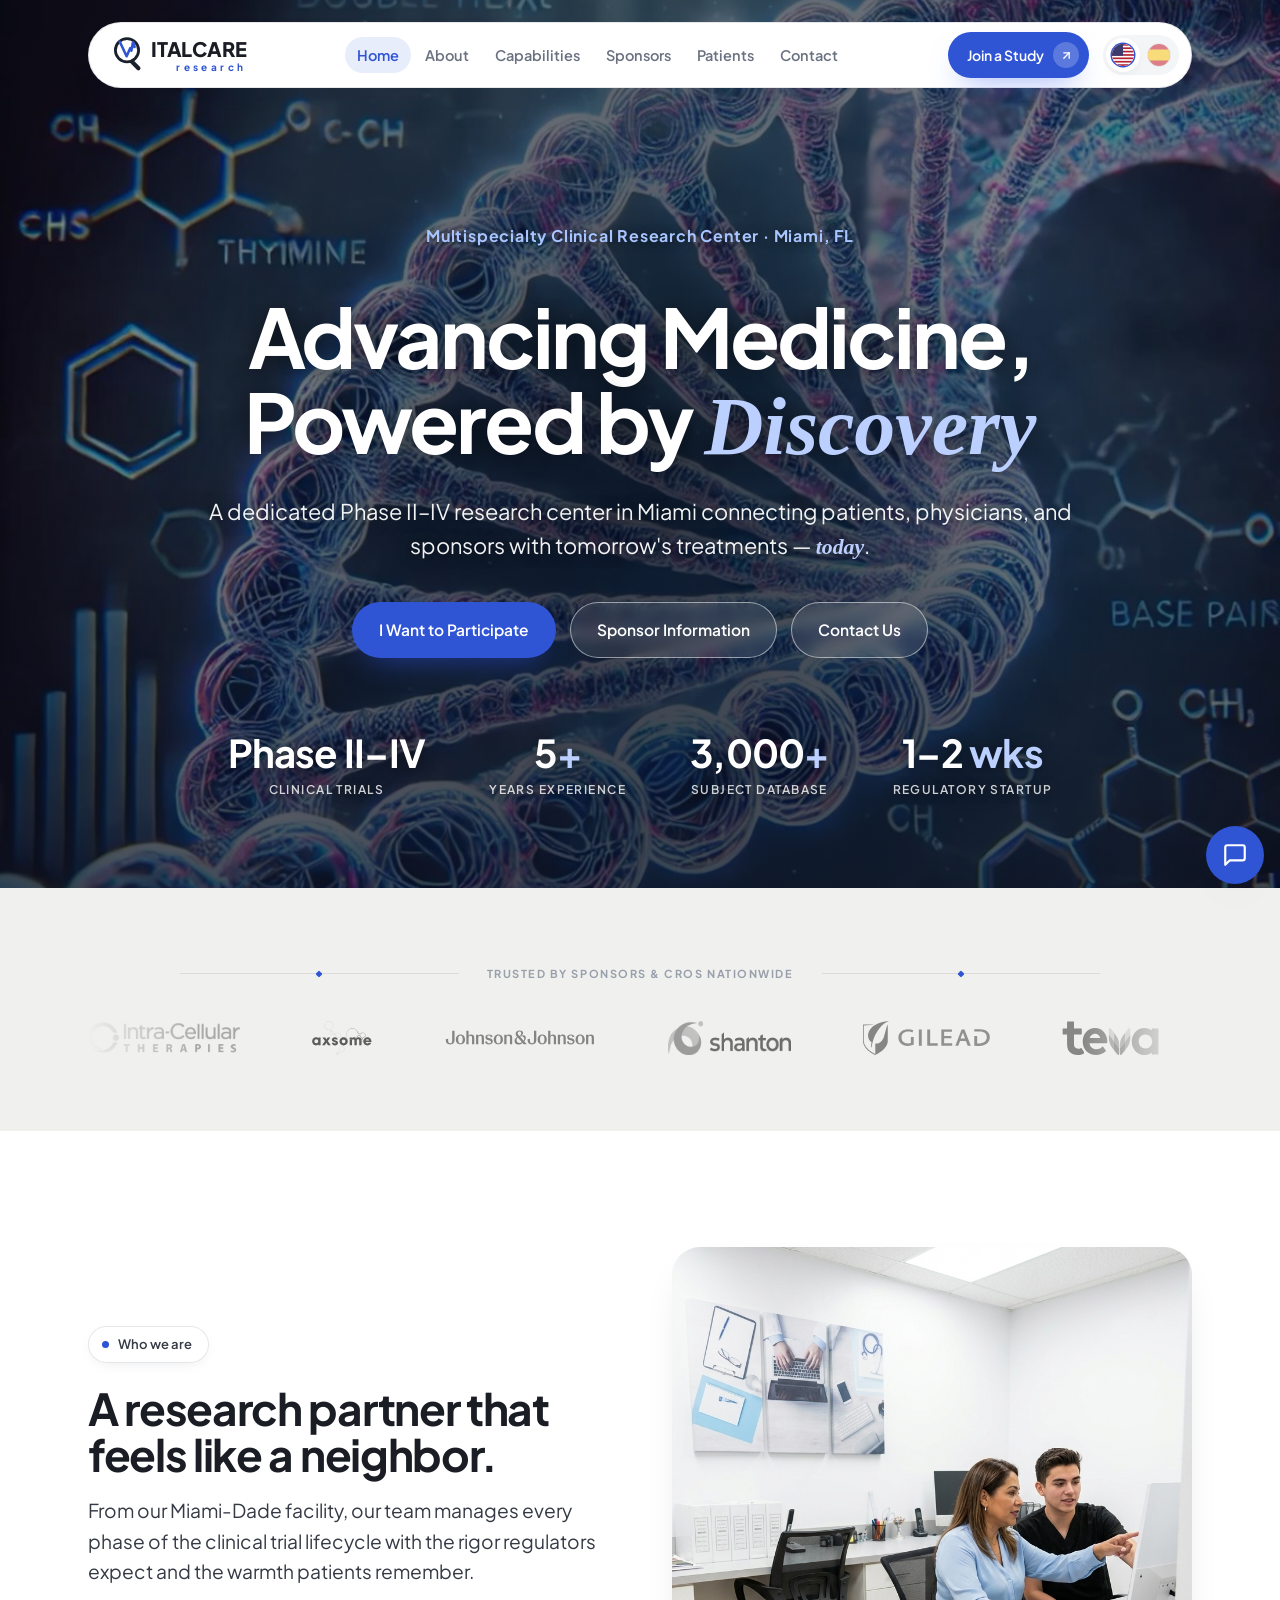
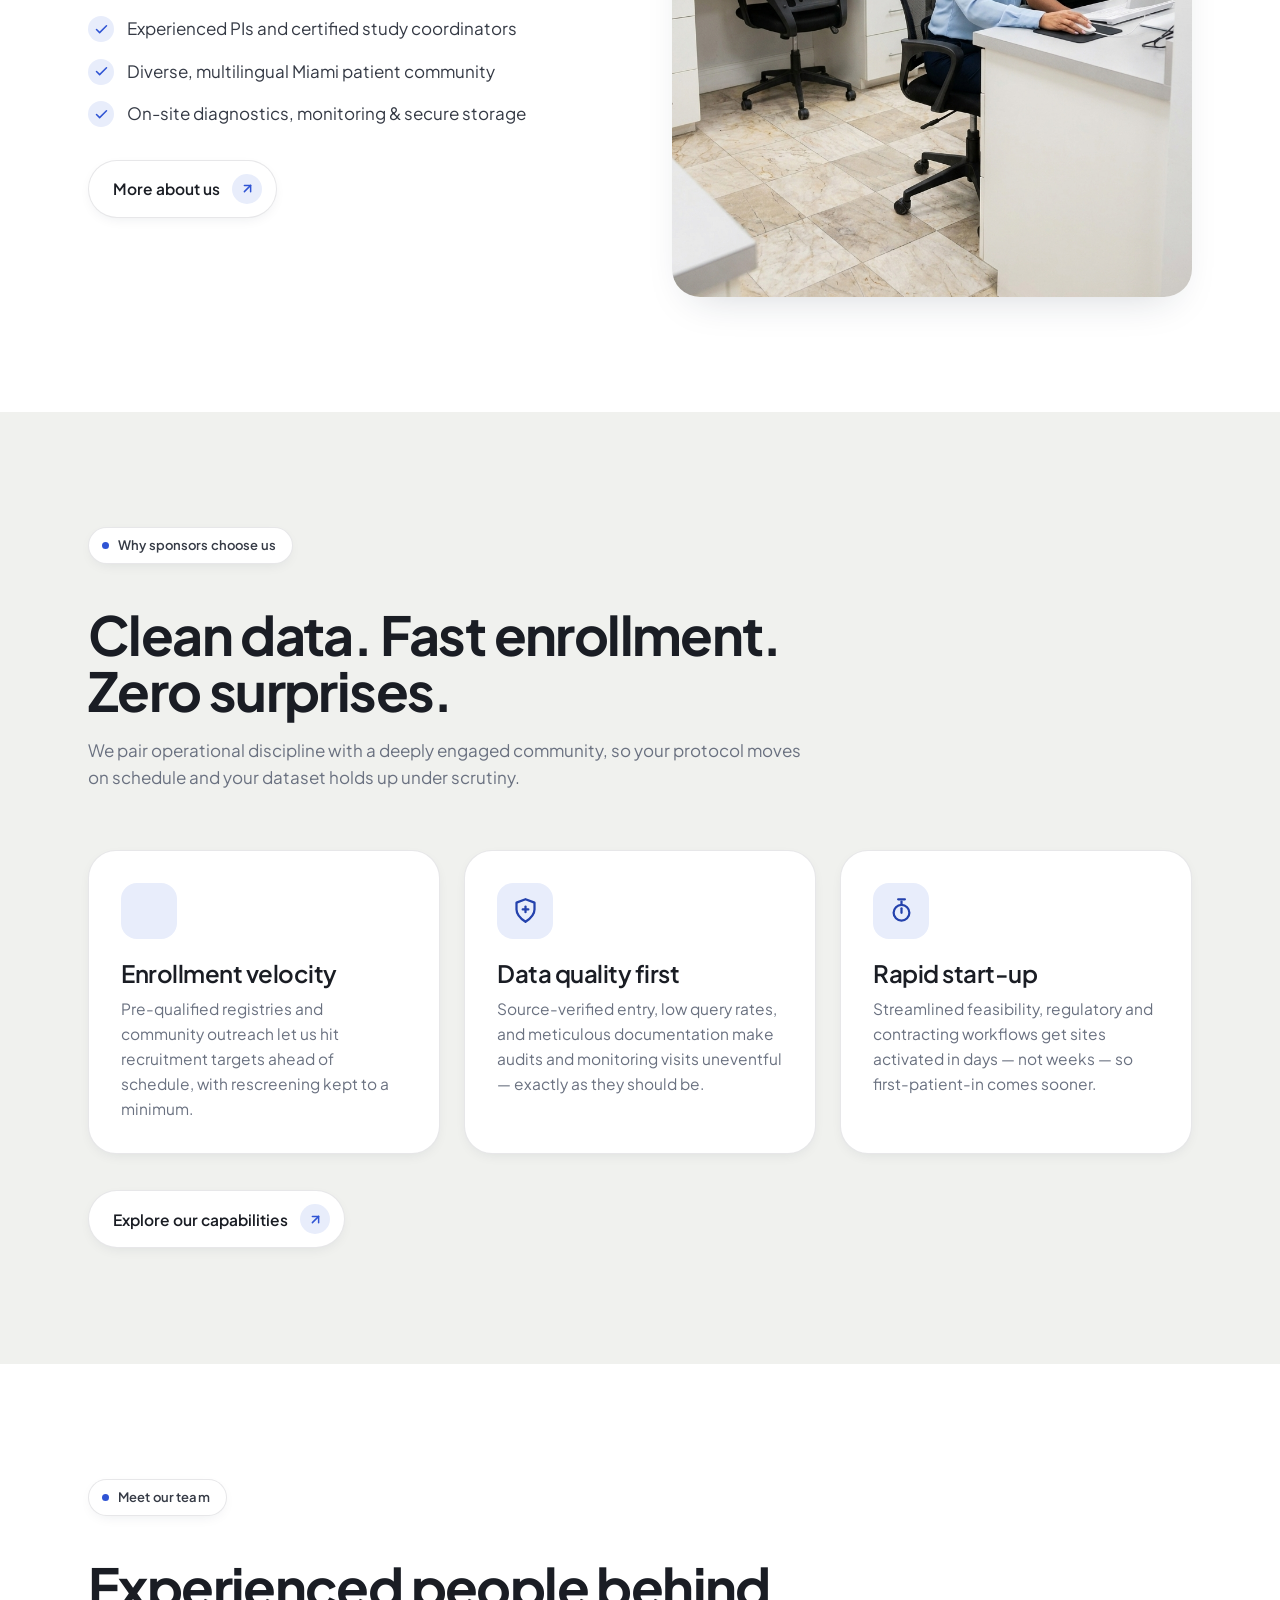
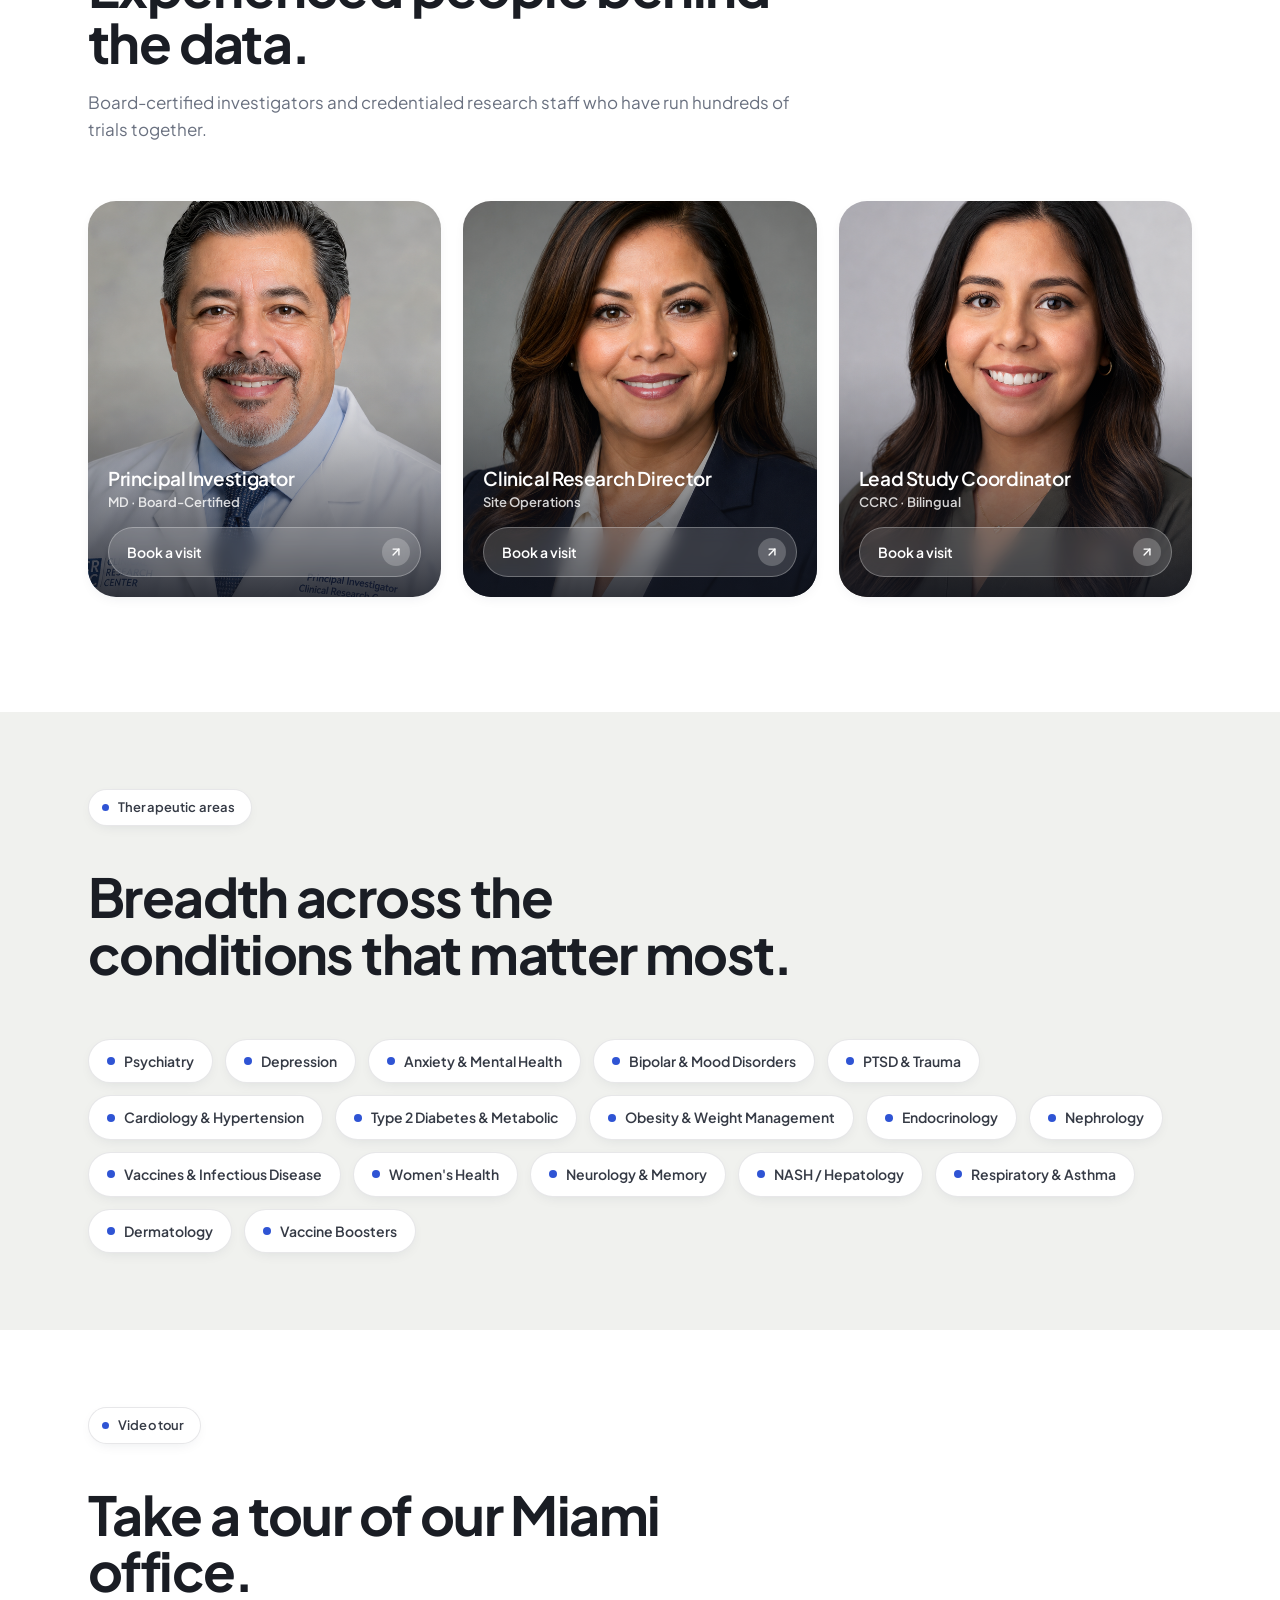
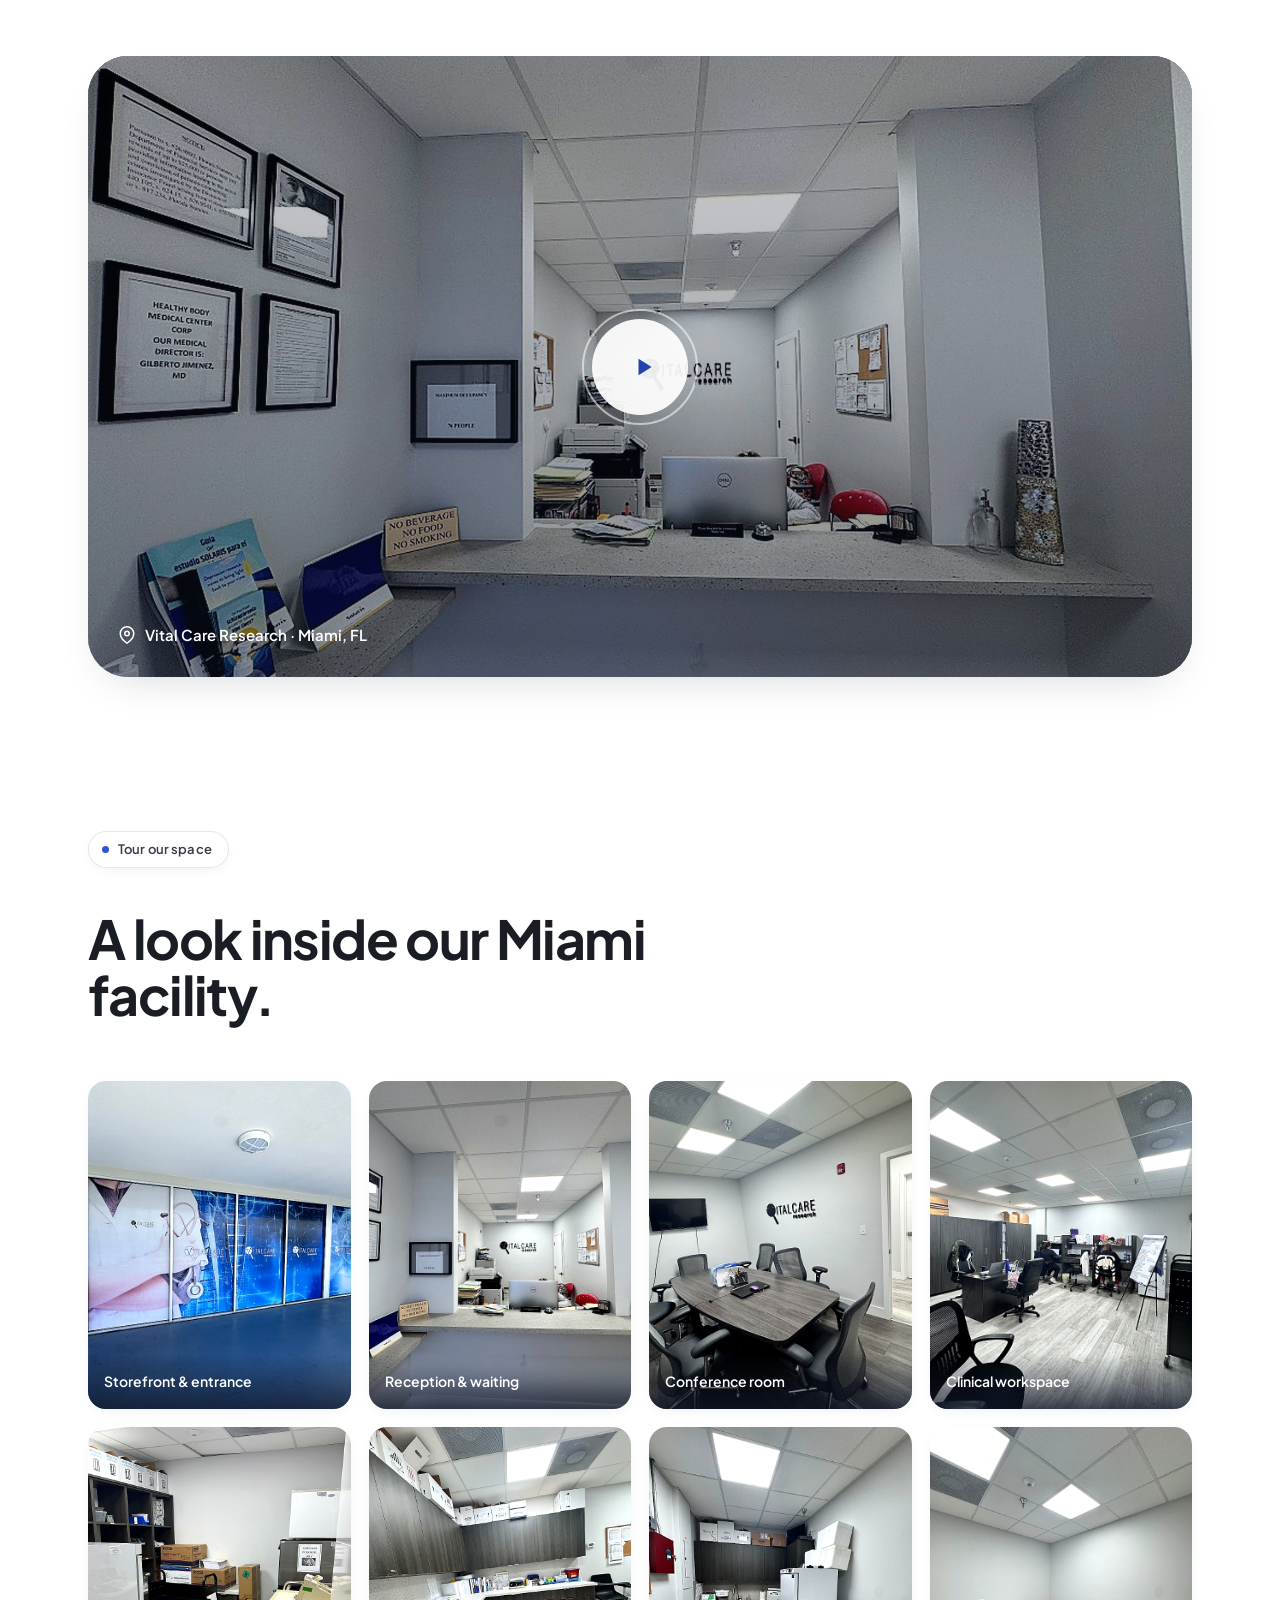
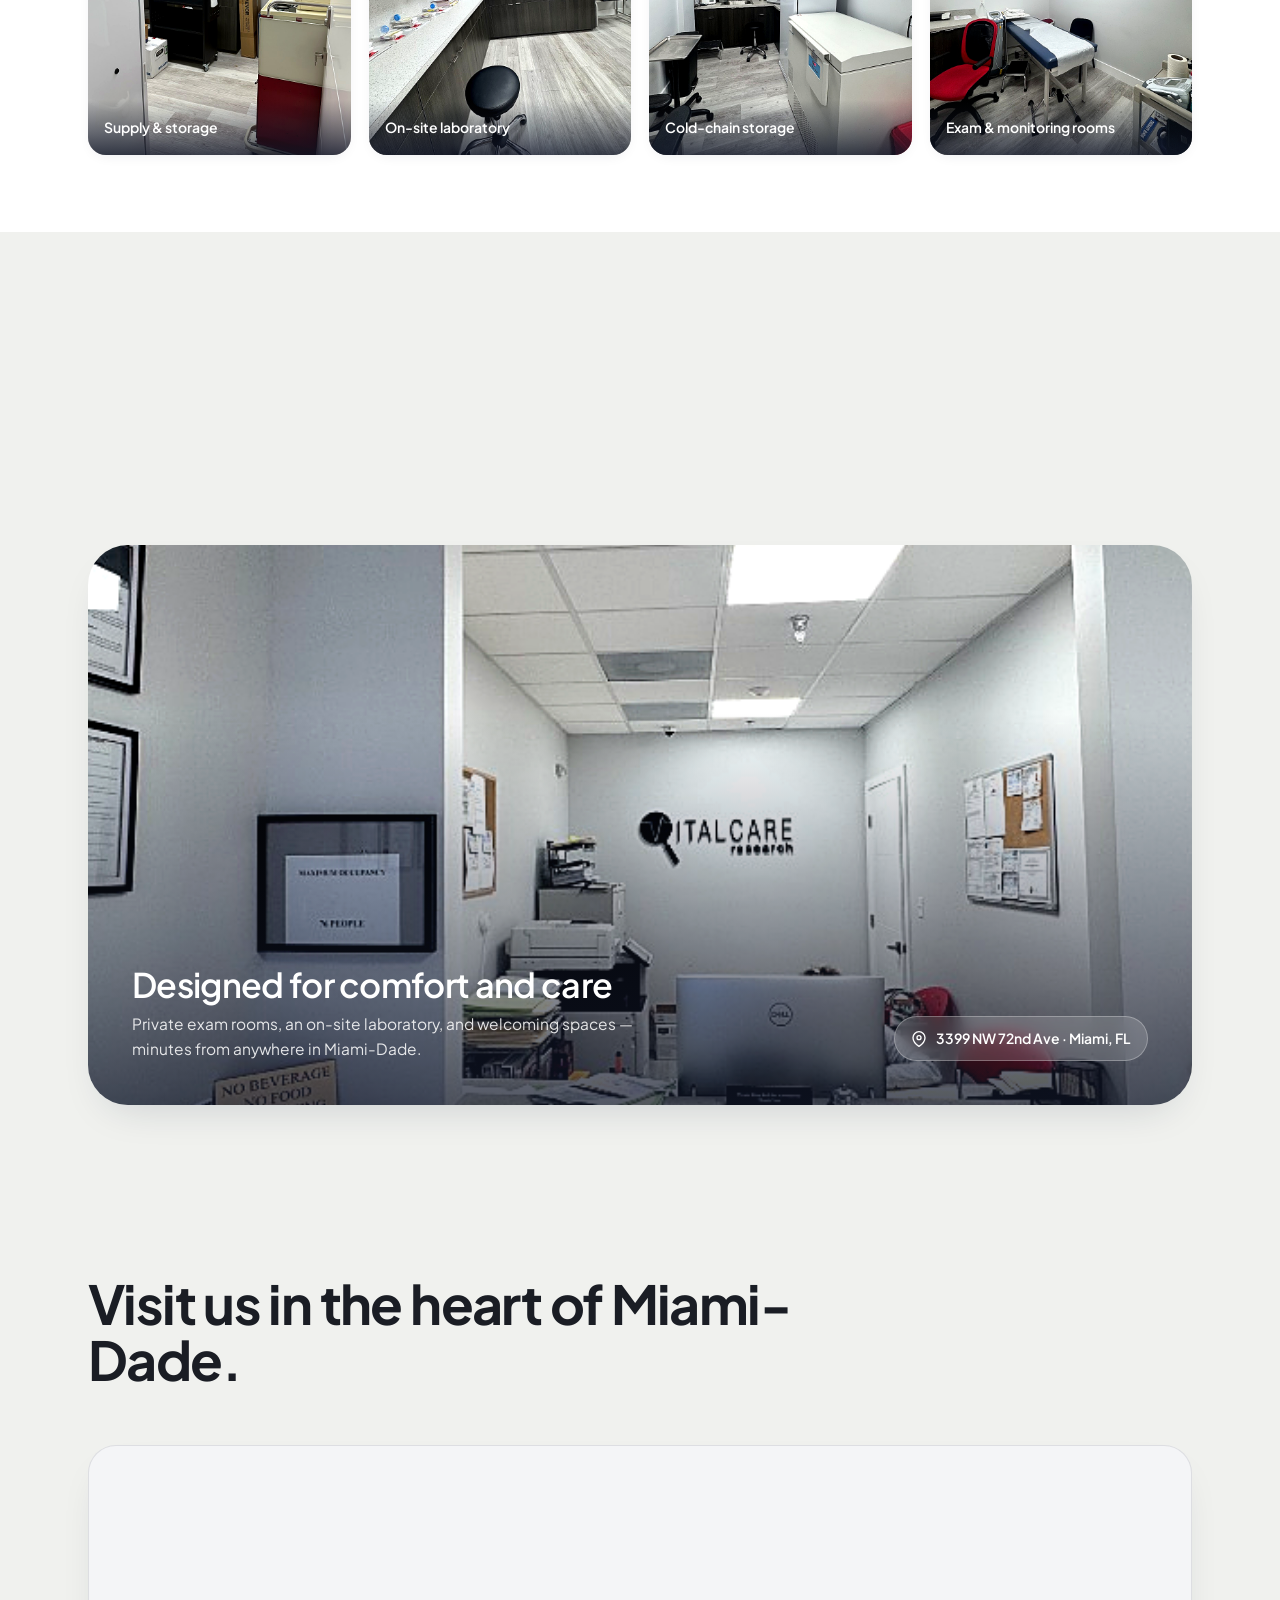
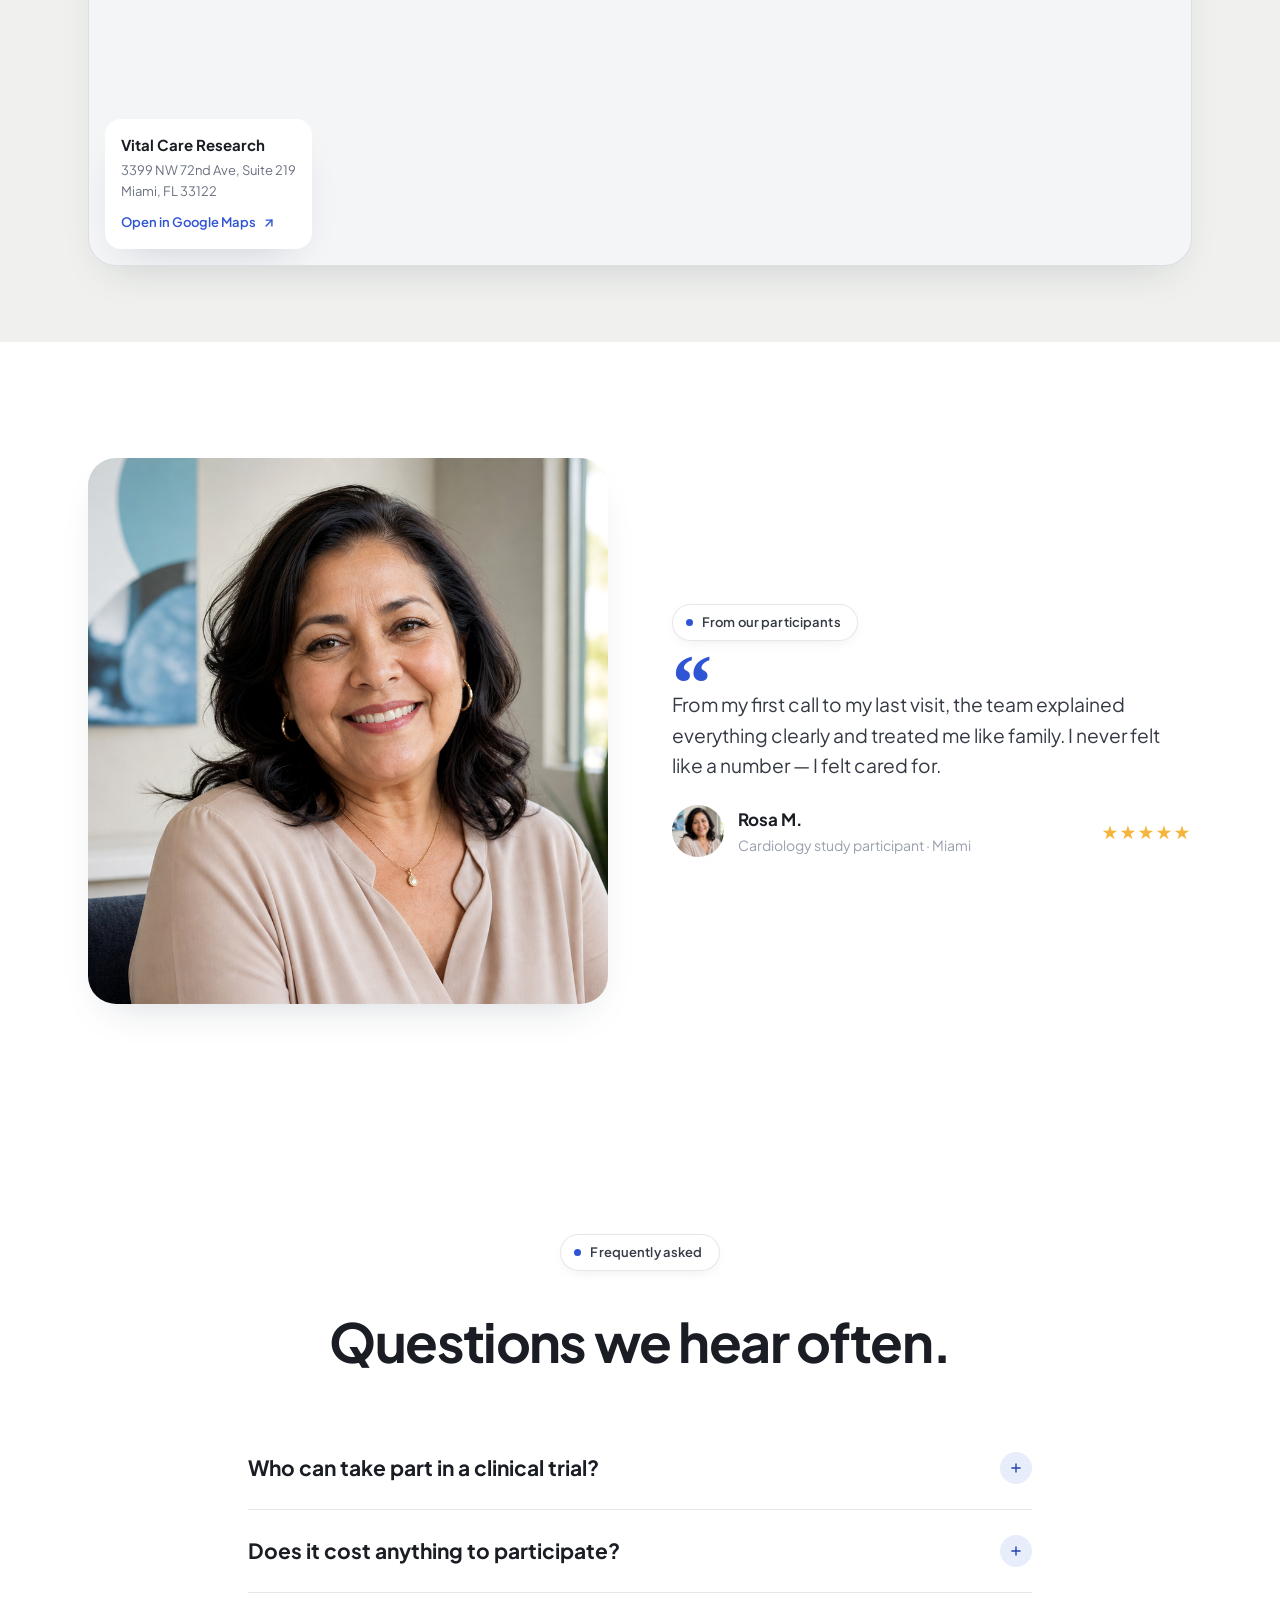
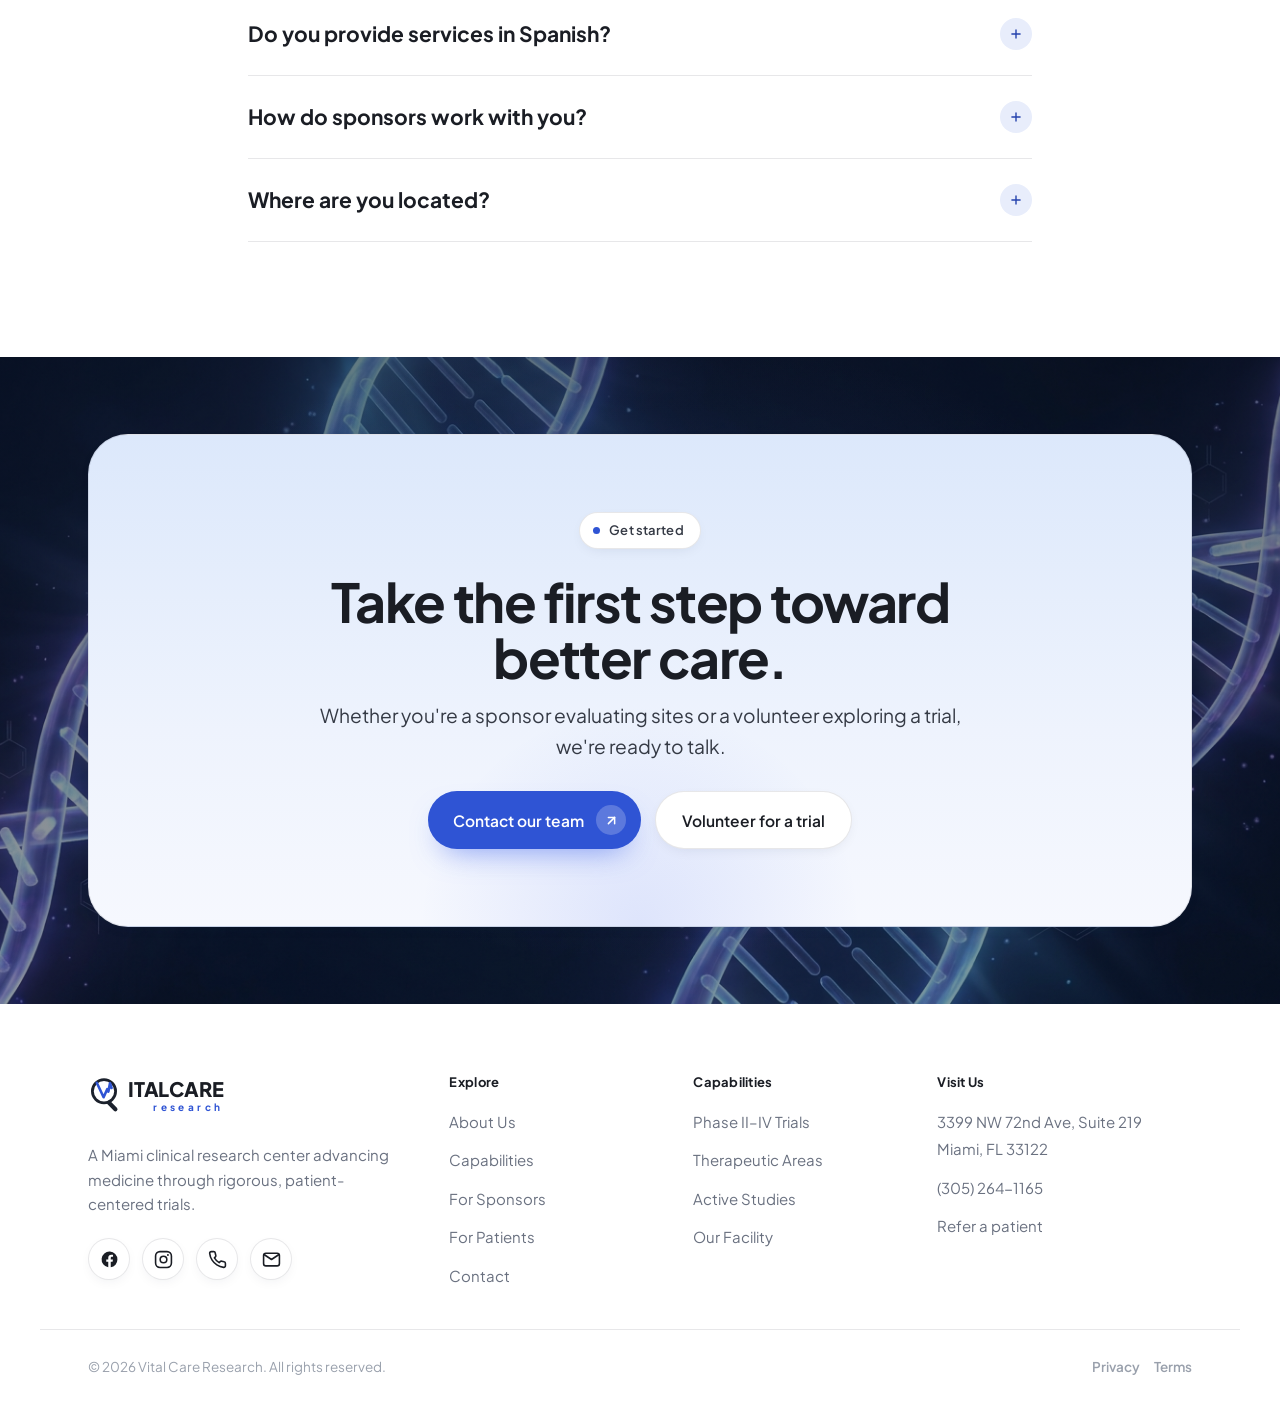
==== index.html @ c6c6fa57 "Replace site photography with new Miami facility images. Regenerate facility photos from uploaded bu" ====
<!DOCTYPE html>
<html lang="en">
<head>
<meta charset="UTF-8">
<meta name="viewport" content="width=device-width, initial-scale=1, viewport-fit=cover">
<title>Vital Care Research — Clinical Trials in Miami, FL</title>
<meta name="description" content="Vital Care Research is an experienced, patient-centered clinical research center in Miami, FL, conducting Phase II–IV trials across multiple therapeutic areas.">
<link rel="icon" href="img/favicon.svg" type="image/svg+xml">
<link rel="preconnect" href="https://fonts.googleapis.com">
<link rel="preconnect" href="https://fonts.gstatic.com" crossorigin>
<link href="https://fonts.googleapis.com/css2?family=Plus+Jakarta+Sans:wght@400;500;600;700;800&display=swap" rel="stylesheet">
<link rel="stylesheet" href="assets/styles.css?v=13">
<style>
  /* Miami facility band */
  .facility { position: relative; border-radius: var(--radius-xl); overflow: hidden; box-shadow: var(--shadow); }
  .facility img { width: 100%; height: clamp(340px, 46vw, 560px); object-fit: cover; display: block; }
  .facility .scrim { position: absolute; inset: 0; background: linear-gradient(180deg, rgba(16,22,40,0) 30%, rgba(16,22,40,0.72) 100%); }
  .facility .cap { position: absolute; left: 0; right: 0; bottom: 0; padding: clamp(24px,4vw,44px); color: #fff; display: flex; align-items: flex-end; justify-content: space-between; gap: 24px; flex-wrap: wrap; }
  .facility .cap h3 { color: #fff; font-size: clamp(22px,3vw,34px); }
  .facility .cap p { color: rgba(255,255,255,0.86); margin: 8px 0 0; max-width: 46ch; font-size: 15.5px; }
  .facility .pin { display: inline-flex; align-items: center; gap: 9px; font-weight: 600; font-size: 14px; background: rgba(255,255,255,0.16); backdrop-filter: blur(8px); border: 1px solid rgba(255,255,255,0.28); padding: 10px 16px; border-radius: 100px; white-space: nowrap; }
  .facility .pin svg { width: 16px; height: 16px; }

  /* minimalist Miami sun + palm motif */
  .miami-motif { display: inline-flex; align-items: center; gap: 12px; color: var(--blue); }
  .miami-motif svg { width: 30px; height: 30px; }

  /* DNA video backdrop behind the CTA section */
  .cta-outer { position: relative; overflow: hidden; background: #0a1020; }
  .cta-outer-bg { position: absolute; inset: 0; z-index: 0; overflow: hidden; }
  .cta-outer-bg video { position: absolute; inset: 0; width: 100%; height: 100%; object-fit: cover; display: block; transition: opacity 1.1s ease; }
  .cta-outer-bg video.cta-dna-bg--back { opacity: 0; }
  .cta-outer::before { content: ""; position: absolute; inset: 0; z-index: 1; background: linear-gradient(180deg, rgba(8,12,26,0.55), rgba(8,12,26,0.42)); pointer-events: none; }
  .cta-outer::after { content: ""; position: absolute; inset: 0; z-index: 1; background: radial-gradient(ellipse at 50% 45%, rgba(70,110,220,0.14) 0%, transparent 62%); pointer-events: none; }
  .cta-outer .wrap { position: relative; z-index: 2; }

  /* office tour video */
  .tour { position: relative; border-radius: var(--radius-xl); overflow: hidden; box-shadow: var(--shadow); aspect-ratio: 16/9; background: #0a1020; }
  .tour video { width: 100%; height: 100%; object-fit: cover; display: block; }
  .tour .poster { position: absolute; inset: 0; width: 100%; height: 100%; object-fit: cover; transition: opacity .5s ease; }
  .tour .scrim { position: absolute; inset: 0; background: linear-gradient(180deg, rgba(10,16,32,0.18), rgba(10,16,32,0.5)); transition: opacity .5s ease; }
  .tour .playbtn { position: absolute; left: 50%; top: 50%; transform: translate(-50%,-50%); width: clamp(70px,8vw,96px); height: clamp(70px,8vw,96px); border-radius: 50%; border: none; cursor: pointer; background: rgba(255,255,255,0.92); color: var(--blue-deep); display: flex; align-items: center; justify-content: center; box-shadow: var(--shadow-lg); transition: transform .3s var(--ease), background .3s; }
  .tour .playbtn::before { content: ""; position: absolute; inset: -10px; border-radius: 50%; border: 2px solid rgba(255,255,255,0.55); animation: tourPing 2.4s ease-out infinite; }
  @keyframes tourPing { 0% { transform: scale(1); opacity: .7; } 100% { transform: scale(1.35); opacity: 0; } }
  .tour .playbtn svg { width: 34%; height: 34%; margin-left: 8%; }
  .tour .playbtn:hover { transform: translate(-50%,-50%) scale(1.08); background: #fff; }
  .tour .cap { position: absolute; left: 0; bottom: 0; z-index: 2; padding: clamp(18px,3vw,30px); color: #fff; font-weight: 600; font-size: 15px; display: inline-flex; align-items: center; gap: 9px; pointer-events: none; }
  .tour .cap svg { width: 18px; height: 18px; }
  .tour.playing .poster, .tour.playing .scrim, .tour.playing .playbtn, .tour.playing .cap { opacity: 0; pointer-events: none; }
  @media (prefers-reduced-motion: reduce) { .tour .playbtn::before { animation: none; } }

  /* ===== full-bleed video hero ===== */
  .hero.hero--video { margin: 0; border-radius: 0; padding: 0; position: relative; min-height: 100vh; margin-top: calc(-1 * (78px + clamp(12px,1.8vw,22px))); padding-top: calc(78px + clamp(12px,1.8vw,22px)); display: flex; align-items: center; justify-content: center; overflow: hidden; }
  .hero--video .hero-bg { position: absolute; inset: 0; width: 100%; height: 100%; object-fit: cover; object-position: center; z-index: 0; background: #0a1020; transition: opacity 1.1s ease; }
  .hero--video .hero-bg--back { opacity: 0; }
  .hero--video .hero-overlay { position: absolute; inset: 0; z-index: 1; background: linear-gradient(180deg, rgba(10,15,30,0.62) 0%, rgba(10,15,30,0.4) 45%, rgba(10,15,30,0.74) 100%); }
  .hero--video .hero-content::before { content: ""; position: absolute; left: 50%; top: 50%; transform: translate(-50%,-50%); width: min(1100px, 96%); height: 118%; z-index: -1; background: radial-gradient(ellipse at center, rgba(8,12,26,0.66) 0%, rgba(8,12,26,0.28) 45%, transparent 72%); pointer-events: none; }
  .hero--video .hero-content { position: relative; z-index: 2; max-width: 1060px; margin: 0 auto; padding: clamp(96px,14vh,150px) var(--pad) clamp(60px,9vh,96px); text-align: center; }
  .hero-kicker { display: inline-block; color: #a8c4ff; font-weight: 700; letter-spacing: 0.05em; font-size: clamp(13px,1.4vw,16px); margin-bottom: 22px; text-shadow: 0 1px 10px rgba(0,0,0,0.5); }
  .hero-title { color: #fff; font-size: clamp(40px,6.4vw,84px); font-weight: 700; letter-spacing: -0.035em; line-height: 1.04; text-shadow: 0 2px 24px rgba(0,0,0,0.55); text-align: center; }
  .hero-line2 { white-space: nowrap; }
  @media (max-width: 900px) { .hero-line2 { white-space: normal; } }
  html[lang="es"] .hero-title { font-size: clamp(34px,5.2vw,72px); letter-spacing: -0.02em; line-height: 1.08; }
  html[lang="es"] .hero-line2 { white-space: normal; }
  .hero-accent { font-family: Georgia, "Times New Roman", serif; font-style: italic; font-weight: 600; color: #bcd0ff; letter-spacing: 0; }
  .hero-sub { color: rgba(255,255,255,0.94); font-size: clamp(17px,1.7vw,22px); line-height: 1.55; max-width: 60ch; margin: 26px auto 0; text-shadow: 0 1px 14px rgba(0,0,0,0.55); }
  .hero-actions { display: flex; gap: 14px; justify-content: center; flex-wrap: wrap; margin-top: 38px; }
  .btn-glass { background: rgba(255,255,255,0.1); color: #fff; border-color: rgba(255,255,255,0.5); backdrop-filter: blur(6px); }
  .btn-glass:hover { background: rgba(255,255,255,0.2); transform: translateY(-2px); }
  .hero-stats { display: flex; flex-wrap: wrap; justify-content: center; gap: clamp(26px,5vw,68px); margin-top: clamp(44px,6vw,76px); }
  .hero-stat .v { color: #fff; font-weight: 700; font-size: clamp(26px,3vw,40px); letter-spacing: -0.02em; line-height: 1; text-shadow: 0 1px 14px rgba(0,0,0,0.5); }
  .hero-stat .v .suf { color: #bcd0ff; }
  .hero-stat .l { color: rgba(255,255,255,0.8); font-size: 12px; font-weight: 600; letter-spacing: 0.12em; text-transform: uppercase; margin-top: 8px; text-shadow: 0 1px 10px rgba(0,0,0,0.5); }

  /* hero mobile */
  @media (max-width: 760px) {
    .hero.hero--video { min-height: 88vh; min-height: 88dvh; }
    .hero--video .hero-content { padding: clamp(70px,16vh,110px) var(--pad) clamp(44px,8vh,64px); }
    .hero-kicker { margin-bottom: 16px; font-size: 12px; max-width: 34ch; margin-inline: auto; line-height: 1.45; }
    .hero-title { font-size: clamp(34px,9vw,46px); line-height: 1.06; }
    html[lang="es"] .hero-title { font-size: clamp(28px,8vw,40px); }
    .hero-sub { font-size: 16.5px; margin-top: 18px; }
    .hero-actions { margin-top: 28px; gap: 11px; }
    .hero-actions .btn { width: 100%; justify-content: center; }
    .hero-stats { gap: 22px 18px; margin-top: 40px; display: grid; grid-template-columns: 1fr 1fr; max-width: 360px; margin-inline: auto; }
    .hero-stat { text-align: center; }
    .hero-stat .v { font-size: 30px; }
    .hero-stat .l { font-size: 11px; word-break: break-word; }
    .facility .pin { white-space: normal; }
    .tour .cap { font-size: 13px; padding: 14px; max-width: calc(100% - 28px); }
  }
</style>
</head>
<body data-page="home">
<div id="site-header"></div>

<!-- ============ HERO ============ -->
<section class="hero hero--video" data-screen-label="Home hero">
  <video class="hero-bg" id="hbgA" autoplay muted playsinline poster="img/dna-poster.jpg">
    <source src="video/hero.mp4" type="video/mp4">
  </video>
  <video class="hero-bg hero-bg--back" id="hbgB" muted playsinline poster="img/dna-poster.jpg">
    <source src="video/hero.mp4" type="video/mp4">
  </video>
  <div class="hero-overlay"></div>
  <div class="hero-content">
    <span class="hero-kicker reveal in"><span data-es="Centro de Investigación Clínica Multiespecialidad · Miami, FL">Multispecialty Clinical Research Center · Miami, FL</span></span>
    <h1 class="hero-title reveal in" data-d="1"><span data-es="Avanzando la medicina,">Advancing Medicine,</span><br><span class="hero-line2" data-es="impulsados por el <em class=&quot;hero-accent&quot;>Descubrimiento</em>">Powered by <em class="hero-accent">Discovery</em></span></h1>
    <p class="hero-sub reveal in" data-d="2"><span data-es="Un centro de investigación de Fase II–IV en Miami que conecta a pacientes, médicos y patrocinadores con los tratamientos del mañana — <em class=&quot;hero-accent&quot;>hoy</em>.">A dedicated Phase II–IV research center in Miami connecting patients, physicians, and sponsors with tomorrow's treatments — <em class="hero-accent">today</em>.</span></p>
    <div class="hero-actions reveal in" data-d="3">
      <a class="btn btn-primary no-circle" href="patients.html"><span data-es="Quiero Participar">I Want to Participate</span></a>
      <a class="btn btn-glass no-circle" href="sponsors.html"><span data-es="Información para Patrocinadores">Sponsor Information</span></a>
      <a class="btn btn-glass no-circle" href="contact.html"><span data-es="Contáctenos">Contact Us</span></a>
    </div>
    <div class="hero-stats reveal in" data-d="4">
      <div class="hero-stat"><div class="v">Phase II–IV</div><div class="l"><span data-es="Ensayos Clínicos">Clinical Trials</span></div></div>
      <div class="hero-stat"><div class="v"><span data-count="5">0</span><span class="suf">+</span></div><div class="l"><span data-es="Años de Experiencia">Years Experience</span></div></div>
      <div class="hero-stat"><div class="v"><span data-count="3000">0</span><span class="suf">+</span></div><div class="l"><span data-es="Base de Sujetos">Subject Database</span></div></div>
      <div class="hero-stat"><div class="v">1–2 <span class="suf">wks</span></div><div class="l"><span data-es="Inicio Regulatorio">Regulatory Startup</span></div></div>
    </div>
  </div>
</section>

<!-- ============ TRUSTED BY ============ -->
<section class="section--tight trusted-section">
  <div class="wrap">
    <div class="trusted">
      <p class="trusted-head">
        <span class="trusted-head-line" aria-hidden="true"></span>
        <span class="trusted-head-text"><span data-es="La confianza de patrocinadores y CRO en todo el país">Trusted by sponsors &amp; CROs nationwide</span></span>
        <span class="trusted-head-line" aria-hidden="true"></span>
      </p>
      <div class="trusted-marquee" aria-label="Partner organizations">
        <div class="trusted-marquee-inner">
          <div class="trusted-marquee-set">
            <span class="trusted-logo"><img src="img/logos/intra-cellular.png" alt="Intra-Cellular Therapies" width="152" height="30" loading="lazy" decoding="async"></span>
            <span class="trusted-logo"><img src="img/logos/axsome.svg" alt="Axsome Therapeutics" width="140" height="32" loading="lazy" decoding="async"></span>
            <span class="trusted-logo"><img src="img/logos/jnj.svg" alt="Johnson &amp; Johnson" width="120" height="32" loading="lazy" decoding="async"></span>
            <span class="trusted-logo"><img src="img/logos/shanton.png" alt="Shanton Pharma" width="126" height="35" loading="lazy" decoding="async"></span>
            <span class="trusted-logo"><img src="img/logos/gilead.svg" alt="Gilead Sciences" width="120" height="32" loading="lazy" decoding="async"></span>
            <span class="trusted-logo"><img src="img/logos/teva.svg" alt="Teva Pharmaceuticals" width="88" height="32" loading="lazy" decoding="async"></span>
            <span class="trusted-logo"><img src="img/logos/iqvia.svg" alt="IQVIA" width="100" height="32" loading="lazy" decoding="async"></span>
            <span class="trusted-logo"><img src="img/logos/chiesi.svg" alt="Chiesi USA" width="120" height="32" loading="lazy" decoding="async"></span>
          </div>
          <div class="trusted-marquee-set" aria-hidden="true">
            <span class="trusted-logo"><img src="img/logos/intra-cellular.png" alt="" width="152" height="30" loading="lazy" decoding="async"></span>
            <span class="trusted-logo"><img src="img/logos/axsome.svg" alt="" width="140" height="32" loading="lazy" decoding="async"></span>
            <span class="trusted-logo"><img src="img/logos/jnj.svg" alt="" width="120" height="32" loading="lazy" decoding="async"></span>
            <span class="trusted-logo"><img src="img/logos/shanton.png" alt="" width="126" height="35" loading="lazy" decoding="async"></span>
            <span class="trusted-logo"><img src="img/logos/gilead.svg" alt="" width="120" height="32" loading="lazy" decoding="async"></span>
            <span class="trusted-logo"><img src="img/logos/teva.svg" alt="" width="88" height="32" loading="lazy" decoding="async"></span>
            <span class="trusted-logo"><img src="img/logos/iqvia.svg" alt="" width="100" height="32" loading="lazy" decoding="async"></span>
            <span class="trusted-logo"><img src="img/logos/chiesi.svg" alt="" width="120" height="32" loading="lazy" decoding="async"></span>
          </div>
        </div>
      </div>
    </div>
  </div>
</section>

<!-- ============ WHO WE ARE ============ -->
<section class="section" style="background:var(--surface);" data-screen-label="Who we are">
  <div class="wrap split">
    <div class="reveal">
      <span class="eyebrow"><span data-es="Quiénes somos">Who we are</span></span>
      <h2 class="title" style="margin-top:22px; font-size:clamp(28px,3.6vw,44px)"><span data-es="Un socio que se siente como un vecino.">A research partner that<br>feels like a neighbor.</span></h2>
      <p class="lead" style="margin-top:18px"><span data-es="Desde nuestra sede en Miami-Dade, nuestro equipo gestiona cada fase del ciclo de vida del ensayo clínico con el rigor que exigen los reguladores y la calidez que recuerdan los pacientes.">From our Miami-Dade facility, our team manages every phase of the clinical trial lifecycle with the rigor regulators expect and the warmth patients remember.</span></p>
      <ul class="ticks" style="margin-top:28px">
        <li><span class="tk"><svg viewBox="0 0 24 24" fill="none" stroke="currentColor" stroke-width="2.4" stroke-linecap="round" stroke-linejoin="round"><polyline points="20 6 9 17 4 12"/></svg></span><span data-es="Investigadores experimentados y coordinadores de estudio certificados">Experienced PIs and certified study coordinators</span></li>
        <li><span class="tk"><svg viewBox="0 0 24 24" fill="none" stroke="currentColor" stroke-width="2.4" stroke-linecap="round" stroke-linejoin="round"><polyline points="20 6 9 17 4 12"/></svg></span><span data-es="Comunidad de pacientes diversa y multilingüe de Miami">Diverse, multilingual Miami patient community</span></li>
        <li><span class="tk"><svg viewBox="0 0 24 24" fill="none" stroke="currentColor" stroke-width="2.4" stroke-linecap="round" stroke-linejoin="round"><polyline points="20 6 9 17 4 12"/></svg></span><span data-es="Diagnóstico, monitoreo y almacenamiento seguro en el sitio">On-site diagnostics, monitoring &amp; secure storage</span></li>
      </ul>
      <a class="btn btn-ghost" style="margin-top:32px" href="about.html"><span data-es="Más sobre nosotros">More about us</span><span class="circle"><svg viewBox="0 0 24 24" fill="none" stroke="currentColor" stroke-width="2.4" stroke-linecap="round" stroke-linejoin="round"><line x1="7" y1="17" x2="17" y2="7"/><polyline points="7 7 17 7 17 17"/></svg></span></a>
    </div>
    <div class="reveal" data-d="2">
      <img class="photo" src="img/team.png" alt="Vital Care Research clinical team" style="width:100%; aspect-ratio:4/5; border-radius:28px;">
    </div>
  </div>
</section>

<!-- ============ WHY VITAL CARE ============ -->
<section class="section" data-screen-label="Why Vital Care">
  <div class="wrap">
    <div class="sec-head reveal">
      <span class="eyebrow"><span data-es="Por qué los patrocinadores nos eligen">Why sponsors choose us</span></span>
      <h2 class="title" style="margin-top:22px"><span data-es="Inscripción rápida. Cero sorpresas.">Clean data. Fast enrollment. Zero surprises.</span></h2>
      <p><span data-es="Combinamos disciplina operativa con una comunidad profundamente comprometida, para que su protocolo avance según lo previsto y sus datos resistan el escrutinio.">We pair operational discipline with a deeply engaged community, so your protocol moves on schedule and your dataset holds up under scrutiny.</span></p>
    </div>
    <div class="grid grid-3">
      <div class="card reveal">
        <div class="ico"><svg viewBox="0 0 24 24" fill="none" stroke="currentColor" stroke-width="2" stroke-linecap="round" stroke-linejoin="round"><path class="ecg" d="M2 12h4l2-6 4 12 2-6h8"/></svg></div>
        <h3><span data-es="Velocidad de inscripción">Enrollment velocity</span></h3>
        <p><span data-es="Los registros precalificados y el alcance comunitario nos permiten alcanzar las metas de reclutamiento antes de lo previsto, con un mínimo de reevaluaciones.">Pre-qualified registries and community outreach let us hit recruitment targets ahead of schedule, with rescreening kept to a minimum.</span></p>
      </div>
      <div class="card green reveal" data-d="1">
        <div class="ico"><svg viewBox="0 0 24 24" fill="none" stroke="currentColor" stroke-width="2" stroke-linecap="round" stroke-linejoin="round"><path d="M12 2 4 5v6c0 5 3.5 8 8 11 4.5-3 8-6 8-11V5z"/><path d="M12 8.5v5"/><path d="M9.5 11h5"/></svg></div>
        <h3><span data-es="La calidad de los datos primero">Data quality first</span></h3>
        <p><span data-es="La entrada verificada en la fuente, las bajas tasas de consultas y la documentación meticulosa hacen que las auditorías y visitas de monitoreo transcurran sin incidentes, tal como debe ser.">Source-verified entry, low query rates, and meticulous documentation make audits and monitoring visits uneventful — exactly as they should be.</span></p>
      </div>
      <div class="card reveal" data-d="2">
        <div class="ico"><svg viewBox="0 0 24 24" fill="none" stroke="currentColor" stroke-width="2" stroke-linecap="round" stroke-linejoin="round"><circle cx="12" cy="14" r="7"/><path d="M12 14V10"/><path d="M9 2h6"/><path d="M12 4V7"/></svg></div>
        <h3><span data-es="Puesta en marcha rápida">Rapid start-up</span></h3>
        <p><span data-es="Los flujos de trabajo simplificados de viabilidad, regulatorios y de contratación activan los sitios en días, no semanas, para que el primer paciente ingrese antes.">Streamlined feasibility, regulatory and contracting workflows get sites activated in days — not weeks — so first-patient-in comes sooner.</span></p>
      </div>
    </div>
    <a class="btn btn-ghost" style="margin-top:36px" href="capabilities.html"><span data-es="Explore nuestras capacidades">Explore our capabilities</span><span class="circle"><svg viewBox="0 0 24 24" fill="none" stroke="currentColor" stroke-width="2.4" stroke-linecap="round" stroke-linejoin="round"><line x1="7" y1="17" x2="17" y2="7"/><polyline points="7 7 17 7 17 17"/></svg></span></a>
  </div>
</section>

<!-- ============ SPECIALISTS ============ -->
<section class="section" style="background:var(--surface);" data-screen-label="Specialists">
  <div class="wrap">
    <div class="sec-head reveal">
      <span class="eyebrow"><span data-es="Conozca a nuestro equipo">Meet our team</span></span>
      <h2 class="title" style="margin-top:22px"><span data-es="Personas con experiencia detrás de los datos.">Experienced people behind the data.</span></h2>
      <p><span data-es="Investigadores certificados por la junta y personal de investigación acreditado que han realizado cientos de ensayos juntos.">Board-certified investigators and credentialed research staff who have run hundreds of trials together.</span></p>
    </div>
    <div class="spec-grid">
      <div class="spec reveal">
        <img class="fill" src="img/pi.png" alt="Principal Investigator"><div class="ov"></div>
        <div class="meta"><h3><span data-es="Investigador Principal">Principal Investigator</span></h3><div class="role"><span data-es="MD · Certificado por la Junta">MD · Board-Certified</span></div>
          <a class="book" href="contact.html"><span data-es="Agendar una visita">Book a visit</span><span class="c"><svg viewBox="0 0 24 24" fill="none" stroke="currentColor" stroke-width="2.4" stroke-linecap="round" stroke-linejoin="round"><line x1="7" y1="17" x2="17" y2="7"/><polyline points="7 7 17 7 17 17"/></svg></span></a>
        </div>
      </div>
      <div class="spec reveal" data-d="1">
        <img class="fill" src="img/dir.png" alt="Clinical Research Director"><div class="ov"></div>
        <div class="meta"><h3><span data-es="Directora de Investigación Clínica">Clinical Research Director</span></h3><div class="role"><span data-es="Operaciones del Sitio">Site Operations</span></div>
          <a class="book" href="contact.html"><span data-es="Agendar una visita">Book a visit</span><span class="c"><svg viewBox="0 0 24 24" fill="none" stroke="currentColor" stroke-width="2.4" stroke-linecap="round" stroke-linejoin="round"><line x1="7" y1="17" x2="17" y2="7"/><polyline points="7 7 17 7 17 17"/></svg></span></a>
        </div>
      </div>
      <div class="spec reveal" data-d="2">
        <img class="fill" src="img/coord.png" alt="Lead Study Coordinator"><div class="ov"></div>
        <div class="meta"><h3><span data-es="Coordinadora Principal de Estudios">Lead Study Coordinator</span></h3><div class="role"><span data-es="CCRC · Bilingüe">CCRC · Bilingual</span></div>
          <a class="book" href="contact.html"><span data-es="Agendar una visita">Book a visit</span><span class="c"><svg viewBox="0 0 24 24" fill="none" stroke="currentColor" stroke-width="2.4" stroke-linecap="round" stroke-linejoin="round"><line x1="7" y1="17" x2="17" y2="7"/><polyline points="7 7 17 7 17 17"/></svg></span></a>
        </div>
      </div>
    </div>
  </div>
</section>

<!-- ============ THERAPEUTIC AREAS ============ -->
<section class="section section--tight" data-screen-label="Therapeutic areas">
  <div class="wrap">
    <div class="sec-head reveal">
      <span class="eyebrow"><span data-es="Áreas terapéuticas">Therapeutic areas</span></span>
      <h2 class="title" style="margin-top:22px"><span data-es="Amplitud en las afecciones que más importan.">Breadth across the conditions that matter most.</span></h2>
    </div>
    <div class="reveal" style="display:flex; flex-wrap:wrap; gap:12px;">
      <span class="chip"><span class="dot"></span><span data-es="Psiquiatría">Psychiatry</span></span>
      <span class="chip"><span class="dot"></span><span data-es="Depresión">Depression</span></span>
      <span class="chip"><span class="dot"></span><span data-es="Ansiedad y Salud Mental">Anxiety &amp; Mental Health</span></span>
      <span class="chip"><span class="dot"></span><span data-es="Trastornos Bipolares y del Ánimo">Bipolar &amp; Mood Disorders</span></span>
      <span class="chip"><span class="dot"></span><span data-es="TEPT y Trauma">PTSD &amp; Trauma</span></span>
      <span class="chip"><span class="dot"></span><span data-es="Cardiología e Hipertensión">Cardiology &amp; Hypertension</span></span>
      <span class="chip"><span class="dot"></span><span data-es="Diabetes Tipo 2 y Metabólica">Type 2 Diabetes &amp; Metabolic</span></span>
      <span class="chip"><span class="dot"></span><span data-es="Obesidad y Control de Peso">Obesity &amp; Weight Management</span></span>
      <span class="chip"><span class="dot"></span><span data-es="Endocrinología">Endocrinology</span></span>
      <span class="chip"><span class="dot"></span><span data-es="Nefrología">Nephrology</span></span>
      <span class="chip"><span class="dot"></span><span data-es="Vacunas y Enfermedades Infecciosas">Vaccines &amp; Infectious Disease</span></span>
      <span class="chip"><span class="dot"></span><span data-es="Salud de la Mujer">Women's Health</span></span>
      <span class="chip"><span class="dot"></span><span data-es="Neurología y Memoria">Neurology &amp; Memory</span></span>
      <span class="chip"><span class="dot"></span><span data-es="NASH / Hepatología">NASH / Hepatology</span></span>
      <span class="chip"><span class="dot"></span><span data-es="Respiratorio y Asma">Respiratory &amp; Asthma</span></span>
      <span class="chip"><span class="dot"></span><span data-es="Dermatología">Dermatology</span></span>
      <span class="chip"><span class="dot"></span><span data-es="Refuerzos de Vacunas">Vaccine Boosters</span></span>
    </div>
  </div>
</section>

<!-- ============ OFFICE TOUR VIDEO ============ -->
<section class="section section--tight" style="background:var(--surface);" data-screen-label="Video tour">
  <div class="wrap">
    <div class="sec-head reveal">
      <span class="eyebrow"><span data-es="Recorrido en video">Video tour</span></span>
      <h2 class="title" style="margin-top:22px;"><span data-es="Recorra nuestra oficina en Miami.">Take a tour of our Miami office.</span></h2>
    </div>
    <div class="tour reveal" id="officeTour">
      <img class="poster" src="img/office-tour-poster.jpg" alt="Office tour preview">
      <div class="scrim"></div>
      <video id="officeTourVid" playsinline preload="none" poster="img/office-tour-poster.jpg">
        <source src="video/office-tour.mp4" type="video/mp4">
      </video>
      <button class="playbtn" id="officeTourBtn" aria-label="Play office tour">
        <svg viewBox="0 0 24 24" fill="currentColor"><path d="M8 5v14l11-7z"/></svg>
      </button>
      <span class="cap"><svg viewBox="0 0 24 24" fill="none" stroke="currentColor" stroke-width="2" stroke-linecap="round" stroke-linejoin="round"><path d="M21 10c0 7-9 13-9 13s-9-6-9-13a9 9 0 0 1 18 0z"/><circle cx="12" cy="10" r="3"/></svg><span data-es="Sede de Vital Care Research · Miami, FL">Vital Care Research · Miami, FL</span></span>
    </div>
  </div>
</section>

<!-- ============ FACILITY GALLERY ============ -->
<section class="section section--tight" style="background:var(--surface);" data-screen-label="Facility gallery">
  <div class="wrap">
    <div class="sec-head reveal">
      <span class="eyebrow"><span data-es="Recorra nuestro espacio">Tour our space</span></span>
      <h2 class="title" style="margin-top:22px;"><span data-es="Un vistazo a nuestras instalaciones en Miami.">A look inside our Miami facility.</span></h2>
    </div>
    <div class="gallery reveal">
      <figure><img src="img/exterior.png" alt="Storefront and entrance"><figcaption><span data-es="Fachada y entrada">Storefront &amp; entrance</span></figcaption></figure>
      <figure><img src="img/reception.png" alt="Reception and waiting area"><figcaption><span data-es="Recepción y sala de espera">Reception &amp; waiting</span></figcaption></figure>
      <figure><img src="img/conference.png" alt="Conference room"><figcaption><span data-es="Sala de conferencias">Conference room</span></figcaption></figure>
      <figure><img src="img/office.png" alt="Clinical workspace"><figcaption><span data-es="Área clínica">Clinical workspace</span></figcaption></figure>
      <figure><img src="img/storage.png" alt="Supply and storage"><figcaption><span data-es="Suministros y almacén">Supply &amp; storage</span></figcaption></figure>
      <figure><img src="img/lab.png" alt="On-site laboratory"><figcaption><span data-es="Laboratorio en el sitio">On-site laboratory</span></figcaption></figure>
      <figure><img src="img/cold-storage.png" alt="Cold-chain storage"><figcaption><span data-es="Almacenamiento en cadena de frío">Cold-chain storage</span></figcaption></figure>
      <figure><img src="img/exam.png" alt="Exam and monitoring rooms"><figcaption><span data-es="Salas de examen y monitoreo">Exam &amp; monitoring rooms</span></figcaption></figure>
    </div>
  </div>
</section>

<!-- ============ MIAMI FACILITY ============ -->
<section class="section section--tight" data-screen-label="Our Miami facility">
  <div class="wrap">
    <div class="sec-head reveal" style="margin-bottom:28px;">
      <span class="eyebrow"><span data-es="Nuestra dirección">Our Address</span></span>
      <h2 class="title" style="margin-top:22px"><span data-es="Nuestra sede en Miami, Florida">Our home in Miami, Florida</span></h2>
      <p><span data-es="Un centro moderno y luminoso en el corazón de Miami-Dade, donde nuestro equipo bilingüe recibe a la comunidad cada día.">A bright, modern center in the heart of Miami-Dade, where our bilingual team welcomes the community every day.</span></p>
    </div>
    <div class="facility reveal" data-d="1">
      <img src="img/reception.png" alt="Vital Care Research reception and waiting area in Miami, with palm trees through the windows">
      <div class="scrim"></div>
      <div class="cap">
        <div>
          <h3><span data-es="Diseñado para la comodidad y el cuidado">Designed for comfort and care</span></h3>
          <p><span data-es="Salas de examen privadas, laboratorio en el sitio y espacios acogedores, a minutos de toda Miami-Dade.">Private exam rooms, an on-site laboratory, and welcoming spaces — minutes from anywhere in Miami-Dade.</span></p>
        </div>
        <span class="pin"><svg viewBox="0 0 24 24" fill="none" stroke="currentColor" stroke-width="2" stroke-linecap="round" stroke-linejoin="round"><path d="M21 10c0 7-9 13-9 13s-9-6-9-13a9 9 0 0 1 18 0z"/><circle cx="12" cy="10" r="3"/></svg>3399 NW 72nd Ave · Miami, FL</span>
      </div>
    </div>
  </div>
</section>

<!-- ============ OUR ADDRESS ============ -->
<section class="section section--tight" data-screen-label="Our address">
  <div class="wrap">
    <div class="sec-head reveal">
      <h2 class="title" style="margin-top:16px;"><span data-es="Visítenos en el corazón de Miami-Dade.">Visit us in the heart of Miami-Dade.</span></h2>
    </div>
    <div class="map-embed reveal" style="aspect-ratio:21/8;">
      <iframe title="Vital Care Research location" loading="lazy" referrerpolicy="no-referrer-when-downgrade" src="https://maps.google.com/maps?q=3399%20NW%2072nd%20Ave%20Suite%20219%20Miami%20FL%2033122&t=&z=15&ie=UTF8&iwloc=&output=embed"></iframe>
      <div class="map-card">
        <div class="mt">Vital Care Research</div>
        <div class="ma">3399 NW 72nd Ave, Suite 219<br>Miami, FL 33122</div>
        <a href="https://maps.google.com/?q=3399+NW+72nd+Ave+Suite+219+Miami+FL+33122" target="_blank" rel="noopener"><span data-es="Abrir en Google Maps">Open in Google Maps</span><svg viewBox="0 0 24 24" fill="none" stroke="currentColor" stroke-width="2.4" stroke-linecap="round" stroke-linejoin="round"><line x1="7" y1="17" x2="17" y2="7"/><polyline points="7 7 17 7 17 17"/></svg></a>
      </div>
    </div>
  </div>
</section>

<!-- ============ TESTIMONIAL ============ -->
<section class="section" style="background:var(--surface);" data-screen-label="Testimonial">
  <div class="wrap split">
    <div class="reveal">
      <img class="photo" src="img/patientW.png" alt="Study participant" style="width:100%; aspect-ratio:4/4.2; border-radius:28px;">
    </div>
    <div class="reveal" data-d="1">
      <span class="eyebrow"><span data-es="De nuestros participantes">From our participants</span></span>
      <div class="quote-mark" style="margin-top:18px">“</div>
      <p class="lead" style="margin-top:-18px"><span data-es="Desde mi primera llamada hasta mi última visita, el equipo me explicó todo con claridad y me trató como de la familia. Nunca me sentí como un número: me sentí cuidada.">From my first call to my last visit, the team explained everything clearly and treated me like family. I never felt like a number — I felt cared for.</span></p>
      <div style="margin-top:24px; display:flex; align-items:center; gap:14px;">
        <img class="photo" src="img/patientW.png" alt="Rosa M." style="width:52px; height:52px; border-radius:50%;">
        <div>
          <div class="tm-name">Rosa M.</div>
          <div class="tm-role"><span data-es="Participante de estudio de cardiología · Miami">Cardiology study participant · Miami</span></div>
        </div>
        <div style="margin-left:auto; color:#f5b53d; font-size:18px; letter-spacing:2px;">★★★★★</div>
      </div>
    </div>
  </div>
</section>

<!-- ============ CTA BAND ============ -->
<!-- ============ FAQ ============ -->
<section class="section" style="background:var(--surface);" data-screen-label="FAQ">
  <div class="wrap" style="max-width:880px;">
    <div class="sec-head sec-head--center reveal">
      <span class="eyebrow" style="display:inline-flex;"><span data-es="Preguntas frecuentes">Frequently asked</span></span>
      <h2 class="title" style="margin-top:22px;"><span data-es="Preguntas que escuchamos con frecuencia.">Questions we hear often.</span></h2>
    </div>
    <div class="reveal">
      <details class="faq"><summary><span data-es="¿Quién puede participar en un ensayo clínico?">Who can take part in a clinical trial?</span><span class="pm"><svg width="14" height="14" viewBox="0 0 24 24" fill="none" stroke="currentColor" stroke-width="2.4" stroke-linecap="round"><line x1="12" y1="5" x2="12" y2="19"/><line x1="5" y1="12" x2="19" y2="12"/></svg></span></summary><div class="ans"><span data-es="Cada estudio tiene sus propios criterios de elegibilidad según la edad, el diagnóstico y el historial médico. Una breve evaluación confidencial determina si un estudio es adecuado para usted — sin compromiso.">Each study has its own eligibility criteria based on age, diagnosis, and medical history. A short, confidential screening determines whether a study is a good fit for you — with no obligation.</span></div></details>
      <details class="faq"><summary><span data-es="¿Tiene algún costo participar?">Does it cost anything to participate?</span><span class="pm"><svg width="14" height="14" viewBox="0 0 24 24" fill="none" stroke="currentColor" stroke-width="2.4" stroke-linecap="round"><line x1="12" y1="5" x2="12" y2="19"/><line x1="5" y1="12" x2="19" y2="12"/></svg></span></summary><div class="ans"><span data-es="En la mayoría de los estudios, las visitas, evaluaciones y el tratamiento en investigación se brindan sin costo, y muchos ofrecen compensación por su tiempo y traslado.">In most studies, visits, assessments, and the investigational treatment are provided at no cost, and many offer compensation for your time and travel.</span></div></details>
      <details class="faq"><summary><span data-es="¿Atienden en español?">Do you provide services in Spanish?</span><span class="pm"><svg width="14" height="14" viewBox="0 0 24 24" fill="none" stroke="currentColor" stroke-width="2.4" stroke-linecap="round"><line x1="12" y1="5" x2="12" y2="19"/><line x1="5" y1="12" x2="19" y2="12"/></svg></span></summary><div class="ans"><span data-es="Por supuesto. Nuestro equipo es bilingüe y las visitas y los materiales de consentimiento pueden realizarse en inglés o español. Hablamos español.">Absolutely. Our team is bilingual, and visits and consent materials can be conducted in English or Spanish. Hablamos español.</span></div></details>
      <details class="faq"><summary><span data-es="¿Cómo colaboran los patrocinadores con ustedes?">How do sponsors work with you?</span><span class="pm"><svg width="14" height="14" viewBox="0 0 24 24" fill="none" stroke="currentColor" stroke-width="2.4" stroke-linecap="round"><line x1="12" y1="5" x2="12" y2="19"/><line x1="5" y1="12" x2="19" y2="12"/></svg></span></summary><div class="ans"><span data-es="Gestionamos todo el ciclo del ensayo — viabilidad, puesta en marcha, reclutamiento, conducción y cierre — con inicios rápidos y datos limpios y listos para auditoría. Envíenos la sinopsis de su protocolo para comenzar.">We manage the full trial lifecycle — feasibility, start-up, recruitment, conduct, and close-out — with rapid activation and clean, audit-ready data. Send us your protocol synopsis to get started.</span></div></details>
      <details class="faq"><summary><span data-es="¿Dónde están ubicados?">Where are you located?</span><span class="pm"><svg width="14" height="14" viewBox="0 0 24 24" fill="none" stroke="currentColor" stroke-width="2.4" stroke-linecap="round"><line x1="12" y1="5" x2="12" y2="19"/><line x1="5" y1="12" x2="19" y2="12"/></svg></span></summary><div class="ans"><span data-es="Estamos en 3399 NW 72nd Ave, Suite 219, Miami, FL 33122 — a minutos de toda Miami-Dade. Consulte el mapa arriba o llámenos al (305) 264-1165.">We're at 3399 NW 72nd Ave, Suite 219, Miami, FL 33122 — minutes from anywhere in Miami-Dade. See the map above or call us at (305) 264-1165.</span></div></details>
    </div>
  </div>
</section>

<!-- ============ CTA BAND ============ -->
<section class="section section--tight cta-outer">
  <div class="cta-outer-bg" aria-hidden="true">
    <video class="cta-dna-bg" id="ctaDnaA" autoplay muted playsinline poster="img/cta-dna.png" src="video/dna-footer.mp4"></video>
    <video class="cta-dna-bg cta-dna-bg--back" id="ctaDnaB" muted playsinline poster="img/cta-dna.png" src="video/dna-footer.mp4"></video>
  </div>
  <div class="wrap">
    <div class="cta-band reveal" style="text-align:center;">
      <div class="glow"></div>
      <div style="position:relative; z-index:2; max-width:680px; margin-inline:auto;">
        <span class="eyebrow" style="margin-bottom:18px;"><span data-es="Comencemos">Get started</span></span>
        <h2 class="title" style="margin-top:6px"><span data-es="Dé el primer paso hacia una mejor atención.">Take the first step toward better care.</span></h2>
        <p class="lead" style="margin:14px auto 30px; color:var(--ink-2);"><span data-es="Ya sea un patrocinador evaluando sitios o un voluntario explorando un ensayo, estamos listos para conversar.">Whether you're a sponsor evaluating sites or a volunteer exploring a trial, we're ready to talk.</span></p>
        <div style="display:flex; gap:14px; flex-wrap:wrap; justify-content:center;">
          <a class="btn btn-primary" href="contact.html"><span data-es="Contacte a nuestro equipo">Contact our team</span><span class="circle"><svg viewBox="0 0 24 24" fill="none" stroke="currentColor" stroke-width="2.4" stroke-linecap="round" stroke-linejoin="round"><line x1="7" y1="17" x2="17" y2="7"/><polyline points="7 7 17 7 17 17"/></svg></span></a>
          <a class="btn btn-ghost no-circle" href="patients.html"><span data-es="Sea voluntario en un ensayo">Volunteer for a trial</span></a>
        </div>
      </div>
    </div>
  </div>
</section>

<div id="site-footer"></div>
<script src="assets/i18n.js?v=13"></script>
<script src="assets/site.js?v=13"></script>
<script src="assets/chatbot.js?v=13"></script>
<script>
/* Seamless crossfade loop: dissolve the end of one copy into the start of the other. */
(function () {
  var a = document.getElementById("hbgA");
  var b = document.getElementById("hbgB");
  if (!a || !b) return;
  var FADE = 1.1;            // seconds of overlap (matches CSS transition)
  var front = a, back = b;
  var swapping = false;

  function tryPlay(v) { var p = v.play(); if (p && p.catch) p.catch(function(){}); }

  // kick both off (muted autoplay is allowed); keep back hidden + paused at 0
  tryPlay(a);
  b.pause();

  function onTime() {
    var v = this;
    if (v !== front || swapping) return;
    var d = v.duration;
    if (!d || isNaN(d)) return;
    if (d - v.currentTime <= FADE) {
      swapping = true;
      back.currentTime = 0;
      tryPlay(back);
      // crossfade
      back.classList.remove("hero-bg--back");   // fade in (opacity -> 1)
      front.classList.add("hero-bg--back");      // fade out (opacity -> 0)
      var oldFront = front;
      front = back; back = oldFront;
      // after the dissolve, park the now-hidden copy back at the start
      setTimeout(function () {
        back.pause();
        back.currentTime = 0;
        swapping = false;
      }, FADE * 1000 + 60);
    }
  }

  a.addEventListener("timeupdate", onTime);
  b.addEventListener("timeupdate", onTime);

  // restore playback if the tab was backgrounded
  document.addEventListener("visibilitychange", function () {
    if (!document.hidden) tryPlay(front);
  });
})();

/* Office tour: click-to-play with sound */
(function () {
  var wrap = document.getElementById("officeTour");
  var vid = document.getElementById("officeTourVid");
  var btn = document.getElementById("officeTourBtn");
  if (!wrap || !vid || !btn) return;
  function start() {
    wrap.classList.add("playing");
    vid.controls = true;
    var p = vid.play(); if (p && p.catch) p.catch(function(){});
  }
  btn.addEventListener("click", start);
  vid.addEventListener("ended", function () { wrap.classList.remove("playing"); vid.controls = false; });
})();

/* CTA DNA: seamless crossfade loop */
(function () {
  var wrap = document.querySelector(".cta-outer-bg");
  var a = document.getElementById("ctaDnaA");
  var b = document.getElementById("ctaDnaB");
  if (!wrap || !a || !b) return;
  var FADE = 1.1;
  var front = a, back = b;
  var swapping = false;

  function tryPlay(v) { v.muted = true; var p = v.play(); if (p && p.catch) p.catch(function () {}); }

  function usePoster() {
    a.remove(); b.remove();
    wrap.style.background = 'url("img/cta-dna.png") center/cover no-repeat';
  }

  a.addEventListener("error", usePoster);
  b.addEventListener("error", usePoster);

  tryPlay(a);
  b.pause();

  function onTime() {
    var v = this;
    if (v !== front || swapping) return;
    var d = v.duration;
    if (!d || isNaN(d)) return;
    if (d - v.currentTime <= FADE) {
      swapping = true;
      back.currentTime = 0;
      tryPlay(back);
      back.classList.remove("cta-dna-bg--back");
      front.classList.add("cta-dna-bg--back");
      var oldFront = front;
      front = back; back = oldFront;
      setTimeout(function () {
        back.pause();
        back.currentTime = 0;
        swapping = false;
      }, FADE * 1000 + 60);
    }
  }

  a.addEventListener("timeupdate", onTime);
  b.addEventListener("timeupdate", onTime);

  document.addEventListener("visibilitychange", function () {
    if (!document.hidden) tryPlay(front);
  });
})();
</script>
</body>
</html>
---- assets/styles.css ----
/* ============================================================
   VITAL CARE RESEARCH — Design System v3
   Azure blue + forest green · glassy, rounded, airy, human
   ============================================================ */

:root {
  /* surfaces */
  --bg:      #f0f1ee;   /* light cool-gray page */
  --surface: #ffffff;   /* cards */
  --panel:   #f4f5f7;   /* inner panels */

  /* ink / text */
  --ink:   #1a1d24;     /* headings (cool charcoal) */
  --ink-2: #353a45;
  --body:  #6a7180;     /* body text */
  --muted: #99a0ac;

  /* brand — deep confident blue */
  --blue:      #2f54d4;
  --blue-deep: #2442ad;
  --blue-soft: #e8edfb;

  /* dark — charcoal ink (repurposed) */
  --green:      #1b212c;
  --green-deep: #11151d;
  --green-soft: #eef0f3;

  /* lines */
  --line:   rgba(20,25,40,0.10);
  --line-2: rgba(20,25,40,0.055);

  --f-sans: "Plus Jakarta Sans", system-ui, -apple-system, sans-serif;

  --maxw: 1200px;
  --pad: clamp(18px, 4vw, 48px);
  --radius: 18px;
  --radius-lg: 28px;
  --radius-xl: 40px;

  --shadow-sm: 0 4px 16px -8px rgba(25,35,60,0.16);
  --shadow:    0 18px 44px -22px rgba(25,35,60,0.22);
  --shadow-lg: 0 40px 90px -34px rgba(25,35,60,0.28);

  --ease: cubic-bezier(.22,.61,.36,1);
}

* { box-sizing: border-box; }
html { scroll-behavior: smooth; }

body {
  margin: 0;
  background: var(--bg);
  color: var(--body);
  font-family: var(--f-sans);
  font-size: 17px;
  line-height: 1.62;
  -webkit-font-smoothing: antialiased;
  text-rendering: optimizeLegibility;
  overflow-x: hidden;
}

img { max-width: 100%; display: block; }
a { color: inherit; text-decoration: none; }

/* ---------- layout ---------- */
.wrap { max-width: var(--maxw); margin: 0 auto; padding-inline: var(--pad); }
.section { position: relative; z-index: 1; padding-block: clamp(64px, 9vw, 128px); }
.section--tight { padding-block: clamp(44px, 6vw, 84px); }

/* rounded white "sheet" sections (Mind Haven style) */
.sheet { background: var(--surface); border-radius: var(--radius-xl); box-shadow: var(--shadow-sm); }
.sheet-wrap { max-width: 1320px; margin: 0 auto; padding-inline: clamp(12px, 2.4vw, 28px); }

/* ---------- typography ---------- */
h1, h2, h3, h4 { font-family: var(--f-sans); font-weight: 700; line-height: 1.05; letter-spacing: -0.02em; margin: 0; color: var(--ink); }
.display { font-size: clamp(42px, 6.6vw, 84px); font-weight: 700; letter-spacing: -0.035em; line-height: 1.0; }
h2.title { font-size: clamp(30px, 4.2vw, 54px); font-weight: 700; letter-spacing: -0.03em; }
h3 { font-size: clamp(19px, 1.9vw, 24px); font-weight: 600; }
p { margin: 0 0 1em; }
.lead { font-size: clamp(17px, 1.5vw, 21px); line-height: 1.6; color: var(--ink-2); max-width: 60ch; }
.muted { color: var(--muted); }

/* pill section label (outlined) */
.eyebrow {
  display: inline-flex; align-items: center; gap: 9px;
  font-size: 13px; font-weight: 600; letter-spacing: 0.01em;
  color: var(--ink-2); background: var(--surface); border: 1px solid var(--line);
  padding: 7px 16px 7px 13px; border-radius: 100px; box-shadow: var(--shadow-sm);
}
.eyebrow::before { content: ""; width: 7px; height: 7px; border-radius: 50%; background: var(--blue); }
.eyebrow--light { color: #fff; background: rgba(255,255,255,0.16); border-color: rgba(255,255,255,0.25); backdrop-filter: blur(6px); box-shadow: none; }
.eyebrow--light::before { background: #fff; }

/* ---------- buttons ---------- */
.btn {
  display: inline-flex; align-items: center; gap: 12px;
  font-family: var(--f-sans); font-weight: 600; font-size: 15.5px;
  padding: 13px 14px 13px 24px; border-radius: 100px;
  border: 1.5px solid transparent; cursor: pointer;
  transition: transform .25s var(--ease), box-shadow .25s var(--ease), background .25s, color .25s, border-color .25s;
  white-space: nowrap;
}
.btn.no-circle { padding: 14px 26px; }
.btn .circle {
  width: 30px; height: 30px; border-radius: 50%; flex: none;
  display: inline-flex; align-items: center; justify-content: center;
  background: rgba(255,255,255,0.22); transition: transform .3s var(--ease), background .3s;
}
.btn .circle svg { width: 15px; height: 15px; }
.btn:hover .circle { transform: rotate(-45deg); }

.btn-primary { background: var(--blue); color: #fff; box-shadow: 0 14px 30px -14px rgba(47,86,236,0.6); }
.btn-primary:hover { background: var(--blue-deep); transform: translateY(-2px); box-shadow: 0 20px 42px -16px rgba(47,86,236,0.7); }
.btn-dark { background: var(--green); color: #fff; box-shadow: 0 14px 30px -14px rgba(27,33,44,0.55); }
.btn-dark:hover { background: var(--green-deep); transform: translateY(-2px); }
.btn-blue { background: var(--blue); color: #fff; box-shadow: 0 14px 30px -14px rgba(47,86,236,0.6); }
.btn-blue:hover { background: var(--blue-deep); transform: translateY(-2px); }
.btn-ghost { background: var(--surface); color: var(--ink); border-color: var(--line); box-shadow: var(--shadow-sm); }
.btn-ghost:hover { border-color: var(--blue); color: var(--blue); transform: translateY(-2px); }
.btn-ghost .circle { background: var(--blue-soft); color: var(--blue); }
.btn-outline { background: transparent; color: #fff; border-color: rgba(255,255,255,0.55); }
.btn-outline:hover { background: rgba(255,255,255,0.12); transform: translateY(-2px); }
.btn-outline .circle { background: rgba(255,255,255,0.18); }
.btn-light { background: #fff; color: var(--blue); box-shadow: var(--shadow); }
.btn-light:hover { transform: translateY(-2px); box-shadow: var(--shadow-lg); }
.btn-light .circle { background: var(--blue-soft); }

/* ---------- header / floating pill nav ---------- */
.site-header { position: sticky; top: 0; z-index: 60; padding-top: clamp(12px, 1.8vw, 22px); transition: padding .3s; }
.site-header.scrolled { padding-top: 10px; }
.nav {
  position: relative;
  width: 100%;
  background: var(--surface); border: 1px solid var(--line);
  border-radius: 100px; box-shadow: var(--shadow);
  display: flex; align-items: center; justify-content: space-between;
  height: 66px; padding: 0 12px 0 22px;
}
.nav-links { display: flex; align-items: center; gap: 2px; list-style: none; margin: 0; padding: 0; }
.nav-links a:not(.btn) { font-weight: 600; font-size: 14.5px; color: var(--body); padding: 9px 12px; border-radius: 100px; transition: color .2s, background .2s; }
.nav-menu-cta { display: none; }
.nav-links a:not(.btn):hover { color: var(--ink); background: var(--panel); }
.nav-links a:not(.btn).active { color: var(--blue); background: var(--blue-soft); }
.nav-right { display: flex; align-items: center; gap: 14px; }
.nav-phone { font-weight: 600; font-size: 14.5px; color: var(--body); display: inline-flex; align-items: center; gap: 8px; white-space: nowrap; }
.nav-phone:hover { color: var(--blue); }
.nav-phone svg { width: 16px; height: 16px; color: var(--blue); }

/* logo lockup */
.logo { display: inline-flex; align-items: center; gap: 0px; }
.logo .mark { width: 40px; height: 40px; flex: none; color: var(--green); }
.logo .word { display: flex; flex-direction: column; line-height: 1; }
.logo .word .top { font-weight: 800; font-size: 20px; letter-spacing: -0.01em; color: var(--ink); }
.logo .word .sub { font-weight: 700; font-size: 10px; letter-spacing: 0.34em; color: var(--blue); text-transform: lowercase; align-self: flex-end; margin-top: 3px; }
.logo .pulse-line { color: var(--blue); transform-origin: center; transform-box: fill-box; }
.logo:hover .pulse-line { animation: beat 1s var(--ease); }
@keyframes beat { 0%,100% { transform: scale(1); } 30% { transform: scale(1.1); } 45% { transform: scale(0.97); } }
.logo--light .mark { color: #fff; }
.logo--light .word .top { color: #fff; }
.logo--light .word .sub { color: rgba(255,255,255,0.85); }

.menu-btn { display: none; background: var(--panel); border: none; border-radius: 50%; width: 42px; height: 42px; cursor: pointer; align-items: center; justify-content: center; color: var(--ink); }
.menu-btn svg { width: 22px; height: 22px; }

/* compact nav CTA */
.nav .btn-primary { font-size: 14px; padding: 9px 9px 9px 18px; gap: 9px; }
.nav .btn-primary .circle { width: 26px; height: 26px; }
.nav .btn-primary .circle svg { width: 13px; height: 13px; }

/* language toggle (flags) */
.lang-toggle { display: inline-flex; align-items: center; gap: 2px; background: var(--panel); border-radius: 100px; padding: 3px; }
.lang-btn { display: inline-flex; align-items: center; justify-content: center; width: 34px; height: 34px; border: none; background: transparent; border-radius: 50%; cursor: pointer; padding: 0; transition: background .2s, transform .2s; position: relative; }
.lang-btn:hover { transform: translateY(-1px); }
.lang-btn .flag { width: 22px; height: 22px; border-radius: 50%; overflow: hidden; box-shadow: 0 0 0 1px var(--line); display: block; opacity: .5; transition: opacity .2s; }
.lang-btn.active { background: var(--surface); box-shadow: var(--shadow-sm); }
.lang-btn.active .flag { opacity: 1; box-shadow: 0 0 0 1.5px var(--blue); }
.lang-btn .flag svg { width: 100%; height: 100%; display: block; }

/* ---------- footer ---------- */
.site-footer { position: relative; z-index: 1; background: var(--surface); }
.footer-grid { display: grid; grid-template-columns: 1.6fr 1fr 1fr 1.3fr; gap: 48px; padding-block: 72px 40px; }
.footer-grid h4 { font-size: 13px; letter-spacing: 0.02em; color: var(--ink); margin-bottom: 18px; font-weight: 700; }
.footer-grid ul { list-style: none; margin: 0; padding: 0; display: flex; flex-direction: column; gap: 11px; }
.footer-grid a { color: var(--body); font-size: 15px; transition: color .2s; }
.footer-grid a:hover { color: var(--green); }
.footer-blurb { color: var(--body); font-size: 15px; max-width: 32ch; margin-top: 20px; }
.footer-social { display: flex; gap: 12px; margin-top: 22px; }
.footer-social a { width: 42px; height: 42px; border-radius: 50%; display: inline-flex; align-items: center; justify-content: center; background: var(--surface); border: 1px solid var(--line); color: var(--ink); box-shadow: var(--shadow-sm); transition: transform .25s var(--ease), background .25s, color .25s, border-color .25s; }
.footer-social a:hover { background: var(--blue); color: #fff; border-color: var(--blue); transform: translateY(-3px); }
.footer-social svg { width: 19px; height: 19px; }
.footer-bottom { display: flex; justify-content: space-between; align-items: center; gap: 20px; flex-wrap: wrap; padding-block: 26px; border-top: 1px solid var(--line); color: var(--muted); font-size: 13.5px; }
.footer-legal { display: inline-flex; align-items: center; gap: 14px; }
.footer-legal a { color: var(--muted); font-weight: 600; transition: color .2s; }
.footer-legal a:hover { color: var(--blue); }

/* legal pages */
.legal { max-width: 760px; }
.legal .updated { font-size: 14px; color: var(--muted); margin-top: 12px; }
.legal h2 { font-size: clamp(20px, 2.2vw, 26px); margin: 2.2em 0 0.65em; }
.legal h2:first-of-type { margin-top: 0; }
.legal p, .legal li { color: var(--body); font-size: 16px; line-height: 1.65; }
.legal ul { margin: 0.6em 0 1em; padding-left: 1.25em; }
.legal li { margin-bottom: 0.45em; }
.legal a { color: var(--blue); font-weight: 600; }
.legal a:hover { color: var(--blue-deep); }

/* ---------- cards ---------- */
.card { background: var(--surface); border: 1px solid var(--line); border-radius: var(--radius-lg); padding: 32px; box-shadow: var(--shadow-sm); transition: transform .35s var(--ease), box-shadow .35s; position: relative; overflow: hidden; }
.card:hover { transform: translateY(-6px); box-shadow: var(--shadow); }
.card .ico { width: 56px; height: 56px; border-radius: 16px; display: flex; align-items: center; justify-content: center; background: var(--blue-soft); color: var(--blue-deep); margin-bottom: 22px; animation: icoFloat 3.6s ease-in-out infinite; }
.card .ico svg { width: 27px; height: 27px; transform-origin: center; transition: transform .4s var(--ease); animation: icoPulse 2.8s ease-in-out infinite; }
.card:nth-child(2) .ico svg { animation-delay: .45s; }
.card:nth-child(3) .ico svg { animation-delay: .9s; }
.card:nth-child(4) .ico svg { animation-delay: 1.3s; }
.card:nth-child(5) .ico svg { animation-delay: .6s; }
.card:nth-child(6) .ico svg { animation-delay: 1.05s; }
.card:hover .ico { animation: none; }
.card:hover .ico svg { animation-play-state: paused; transform: scale(1.16); }
@keyframes icoFloat { 0%,100% { transform: translateY(0); } 50% { transform: translateY(-4px); } }
@keyframes icoPulse { 0%,100% { transform: scale(1) rotate(0deg); } 50% { transform: scale(1.13) rotate(-2deg); } }
/* ECG / heartbeat draw */
.ico .ecg { stroke-dasharray: 44; stroke-dashoffset: 44; animation: ecgDraw 2.6s ease-in-out infinite; }
@keyframes ecgDraw { 0% { stroke-dashoffset: 44; } 45% { stroke-dashoffset: 0; } 80%,100% { stroke-dashoffset: 0; } }
.card:hover .ico .ecg { animation-duration: 1.1s; }
@media (prefers-reduced-motion: reduce) { .card .ico, .card .ico svg, .ico .ecg { animation: none !important; } }
.card h3 { margin-bottom: 10px; }
.card p { color: var(--body); font-size: 15.5px; margin: 0; }
.card.green .ico { background: var(--blue-soft); color: var(--blue-deep); }

.panel { background: var(--surface); border: 1px solid var(--line); border-radius: var(--radius-lg); box-shadow: var(--shadow); }

/* glass (over blue hero) */
.glass { background: rgba(255,255,255,0.13); backdrop-filter: blur(16px) saturate(140%); -webkit-backdrop-filter: blur(16px) saturate(140%); border: 1px solid rgba(255,255,255,0.26); border-radius: var(--radius-lg); color: #fff; box-shadow: 0 20px 50px -20px rgba(8,30,60,0.45); }

/* ---------- stats ---------- */
.stats { display: grid; grid-template-columns: repeat(4, 1fr); gap: 20px; }
.stat { background: var(--surface); border: 1px solid var(--line); border-radius: var(--radius-lg); padding: 34px 30px; box-shadow: var(--shadow-sm); transition: transform .35s var(--ease), box-shadow .35s; }
.stat:hover { transform: translateY(-4px); box-shadow: var(--shadow); }
.stat .num { font-weight: 700; font-size: clamp(38px, 4.4vw, 56px); letter-spacing: -0.04em; line-height: 1; color: var(--green); display: flex; align-items: baseline; gap: 3px; }
.stat .num .suf { color: var(--blue); }
.stat .lbl { margin-top: 12px; color: var(--muted); font-size: 14.5px; font-weight: 500; }

/* ---------- placeholder media ---------- */
.ph { position: relative; border-radius: var(--radius-lg); overflow: hidden; background: linear-gradient(160deg, var(--blue-soft), var(--panel)); border: 1px solid var(--line); display: flex; align-items: center; justify-content: center; color: var(--muted); }
.ph .tag { font-size: 12.5px; font-weight: 600; letter-spacing: 0.02em; color: var(--muted); background: rgba(255,255,255,0.78); padding: 8px 14px; border-radius: 100px; border: 1px solid var(--line); }
image-slot { border-radius: var(--radius-lg); box-shadow: var(--shadow); display: block; }

/* ---------- chips ---------- */
.chip { display: inline-flex; align-items: center; gap: 9px; font-size: 14px; font-weight: 600; padding: 10px 18px; border-radius: 100px; border: 1px solid var(--line); color: var(--ink-2); background: var(--surface); box-shadow: var(--shadow-sm); transition: all .25s var(--ease); }
.chip:hover { border-color: var(--blue); color: var(--blue-deep); transform: translateY(-2px); }
.chip .dot { width: 8px; height: 8px; border-radius: 50%; background: var(--blue); }

/* ---------- scroll reveal ---------- */
.reveal { opacity: 0; transform: translateY(24px); transition: opacity .7s var(--ease), transform .7s var(--ease); }
.reveal.in { opacity: 1; transform: none; }
.reveal[data-d="1"] { transition-delay: .08s; }
.reveal[data-d="2"] { transition-delay: .16s; }
.reveal[data-d="3"] { transition-delay: .24s; }
.reveal[data-d="4"] { transition-delay: .32s; }
@media (prefers-reduced-motion: reduce) { .reveal { opacity: 1; transform: none; transition: none; } * { animation: none !important; } }

/* ---------- HERO (light split, Mind Haven) ---------- */
.hero { position: relative; padding-block: clamp(16px, 2.4vw, 36px) clamp(40px, 6vw, 84px); }
.hero .hero-split { display: grid; grid-template-columns: 1.04fr 0.96fr; gap: clamp(32px, 5vw, 72px); align-items: center; }
.hero h1 { margin: 22px 0 0; }
.hero .sub { color: var(--body); font-size: clamp(17px,1.5vw,20px); max-width: 50ch; margin: 20px 0 0; }
.hero-cta { display: flex; gap: 14px; flex-wrap: wrap; margin-top: 34px; }
.hero-checks { display: flex; flex-wrap: wrap; gap: 10px 24px; margin-top: 28px; list-style: none; padding: 0; }
.hero-checks li { display: inline-flex; align-items: center; gap: 9px; font-size: 14.5px; font-weight: 600; color: var(--ink-2); }
.hero-checks li svg { width: 18px; height: 18px; color: var(--blue); flex: none; }
.rating-pill { display: inline-flex; align-items: center; gap: 10px; background: var(--surface); color: var(--ink); font-weight: 600; font-size: 14px; padding: 8px 16px; border-radius: 100px; box-shadow: var(--shadow-sm); border: 1px solid var(--line); }
.rating-pill .stars { color: #f5b53d; letter-spacing: 1px; }

/* hero photo + floating card */
.hero-photo-wrap { position: relative; }
.hero-photo { width: 100%; height: clamp(380px, 46vw, 540px); }
.hero-deco { position: absolute; inset: -16px -16px auto auto; width: 118px; height: 118px; border-radius: 50%; background: radial-gradient(circle at 35% 35%, #8aa3e6, var(--blue)); opacity: .85; z-index: -1; }
.hero-float { position: absolute; left: -22px; bottom: 32px; background: var(--surface); border: 1px solid var(--line); border-radius: 20px; padding: 16px 20px; box-shadow: var(--shadow-lg); display: flex; align-items: center; gap: 16px; }
.hero-float .ring-wrap { position: relative; width: 60px; height: 60px; flex: none; }
.hero-float .ring-wrap svg { width: 60px; height: 60px; transform: rotate(-90deg); }
.hero-float .ring-wrap b { position: absolute; inset: 0; display: flex; align-items: center; justify-content: center; font-weight: 800; font-size: 15px; color: var(--ink); }
.hero-float .big { font-weight: 800; font-size: 26px; color: var(--ink); line-height: 1; letter-spacing: -0.02em; }
.hero-float .lbl { font-size: 12.5px; color: var(--body); line-height: 1.35; margin-top: 4px; }
@media (max-width: 980px) { .hero .hero-split { grid-template-columns: 1fr; } .hero-photo { height: clamp(320px, 64vw, 460px); } .hero-float { left: 14px; bottom: 14px; } }

/* interior page hero (light) */
.page-hero { position: relative; padding-block: clamp(40px, 7vw, 88px) clamp(8px,2vw,24px); }
.page-hero .lead { margin-top: 22px; }

/* section header */
.sec-head { max-width: 720px; margin-bottom: clamp(36px, 4.5vw, 60px); }
.sec-head .eyebrow { margin-bottom: 20px; }
.sec-head p { color: var(--body); margin-top: 18px; }
.sec-head--center { margin-inline: auto; text-align: center; }
.sec-head--center .eyebrow { display: inline-flex; }

/* grid helpers */
.grid { display: grid; gap: 24px; }
.grid-3 { grid-template-columns: repeat(3, 1fr); }
.grid-2 { grid-template-columns: repeat(2, 1fr); }
.grid-4 { grid-template-columns: repeat(4, 1fr); }
.split { display: grid; grid-template-columns: 1fr 1fr; gap: clamp(36px, 5vw, 84px); align-items: center; }

/* CTA band (soft sky) */
.cta-band { position: relative; overflow: hidden; border-radius: var(--radius-xl); padding: clamp(44px, 6vw, 84px); background: linear-gradient(180deg, #dce8fb 0%, #eef3fd 60%, #f6f8fe 100%); border: 1px solid var(--line); box-shadow: var(--shadow-sm); }
.cta-band .glow { position: absolute; width: 480px; height: 480px; border-radius: 50%; background: radial-gradient(circle, rgba(47,86,236,0.12), transparent 65%); bottom: -240px; left: 50%; transform: translateX(-50%); pointer-events: none; }

/* CTA band with image/DNA background */
.cta-band--media { background: #0a1020 url("../img/cta-dna.png") center/cover no-repeat; }
.cta-band--media::after { content: ""; position: absolute; inset: 0; z-index: 1; background: linear-gradient(180deg, rgba(8,12,26,0.74) 0%, rgba(8,12,26,0.66) 45%, rgba(8,12,26,0.82) 100%); pointer-events: none; }
.cta-band--media > * { position: relative; z-index: 2; }
.cta-band--media h2, .cta-band--media h2 span { color: #fff; }
.cta-band--media .lead { color: rgba(255,255,255,0.92) !important; }

/* FAQ accordion (shared) */
details.faq { border-bottom: 1px solid var(--line); }
details.faq summary { list-style: none; cursor: pointer; padding: 24px 0; display: flex; justify-content: space-between; align-items: center; gap: 20px; font-weight: 700; font-size: clamp(18px,2vw,21px); color: var(--ink); }
details.faq summary::-webkit-details-marker { display: none; }
details.faq summary .pm { flex: none; width: 32px; height: 32px; border-radius: 50%; display: flex; align-items: center; justify-content: center; transition: all .3s var(--ease); color: var(--blue-deep); background: var(--blue-soft); }
details[open].faq summary .pm { transform: rotate(45deg); color: #fff; background: var(--blue); }
details.faq .ans { color: var(--body); padding: 0 50px 26px 0; max-width: 70ch; }

/* list w/ ticks */
.ticks { list-style: none; margin: 0; padding: 0; display: flex; flex-direction: column; gap: 15px; }
.ticks li { display: flex; gap: 13px; align-items: flex-start; color: var(--ink-2); }
.ticks li .tk { flex: none; width: 26px; height: 26px; border-radius: 50%; background: var(--blue-soft); color: var(--blue); display: flex; align-items: center; justify-content: center; margin-top: 1px; }
.ticks li .tk svg { width: 15px; height: 15px; }
.ticks li > svg { flex: none; width: 24px; height: 24px; color: var(--green); margin-top: 2px; }

/* responsive */
@media (max-width: 1280px) { .nav-phone { display: none; } }
@media (max-width: 980px) {
  .grid-3, .grid-4 { grid-template-columns: repeat(2, 1fr); }
  .stats { grid-template-columns: repeat(2, 1fr); }
  .split { grid-template-columns: 1fr; }
  .footer-grid { grid-template-columns: 1fr 1fr; gap: 36px; }
}
@media (max-width: 1024px) {
  .nav-links { display: none; }
  .menu-btn { display: flex; transition: background .2s, color .2s; }
  .menu-btn[aria-expanded="true"] { background: var(--blue-soft); color: var(--blue); }
  .nav-links.open {
    display: flex;
    position: absolute;
    top: calc(100% + 10px);
    left: 0;
    right: 0;
    z-index: 70;
    flex-direction: column;
    align-items: stretch;
    gap: 2px;
    background: var(--surface);
    border: 1px solid var(--line);
    border-radius: 24px;
    padding: 12px;
    box-shadow: var(--shadow-lg);
    max-height: calc(100dvh - 110px);
    overflow-y: auto;
    -webkit-overflow-scrolling: touch;
    animation: navMenuIn .28s var(--ease);
  }
  .nav-links.open li { width: 100%; }
  .nav-links.open li:not(.nav-menu-cta) { display: flex; justify-content: flex-start; }
  .nav-links.open a:not(.btn) {
    display: block;
    width: auto;
    padding: 6px 10px;
    font-size: 15px;
    font-weight: 600;
    text-align: left;
    border-radius: 8px;
    color: var(--ink-2);
  }
  .nav-links.open a:not(.btn):hover,
  .nav-links.open a:not(.btn):focus-visible { color: var(--ink); background: var(--panel); }
  .nav-links.open a:not(.btn).active { color: var(--blue); background: var(--blue-soft); padding: 5px 10px; }
  .nav-links.open .nav-menu-cta {
    display: block;
    margin-top: 8px;
    padding: 10px 4px 2px;
    border-top: 1px solid var(--line-2);
  }
  .nav-links.open .nav-menu-cta .btn.btn-primary {
    display: flex;
    width: 100%;
    justify-content: center;
    padding: 13px 18px;
    font-size: 15px;
    font-weight: 600;
    color: #fff;
    background: var(--blue);
    border-color: var(--blue);
    box-shadow: 0 14px 30px -14px rgba(47,86,236,0.6);
  }
  .nav-links.open .nav-menu-cta .btn.btn-primary:hover,
  .nav-links.open .nav-menu-cta .btn.btn-primary:focus-visible,
  .nav-links.open .nav-menu-cta .btn.btn-primary:visited { background: var(--blue-deep); border-color: var(--blue-deep); color: #fff; }
  /* gallery: swipe row + compact bottom-left labels */
  .gallery {
    display: flex;
    overflow-x: auto;
    scroll-snap-type: x mandatory;
    gap: 12px;
    margin-inline: calc(-1 * var(--pad));
    padding-inline: var(--pad);
    -webkit-overflow-scrolling: touch;
    scrollbar-width: none;
  }
  .gallery::-webkit-scrollbar { display: none; }
  .gallery figure {
    flex: 0 0 clamp(148px, 44vw, 220px);
    scroll-snap-align: start;
    display: flex;
    flex-direction: column;
    aspect-ratio: auto;
    overflow: visible;
    border-radius: 0;
    box-shadow: none;
  }
  .gallery img {
    width: 100%;
    aspect-ratio: 4/5;
    border-radius: var(--radius);
    box-shadow: var(--shadow-sm);
  }
  .gallery figure:hover img { transform: none; }
  .gallery figcaption {
    position: static;
    padding: 8px 2px 0;
    font-size: 12px;
    line-height: 1.35;
    text-align: left;
    color: var(--ink-2);
    font-weight: 600;
    background: none;
  }
}
@keyframes navMenuIn {
  from { opacity: 0; transform: translateY(-10px) scale(0.98); }
  to { opacity: 1; transform: none; }
}
body.nav-open { overflow: hidden; }
body.nav-open::before {
  content: "";
  position: fixed;
  inset: 0;
  z-index: 55;
  background: rgba(16, 22, 40, 0.32);
  backdrop-filter: blur(3px);
  -webkit-backdrop-filter: blur(3px);
  animation: navScrimIn .25s var(--ease);
}
@keyframes navScrimIn {
  from { opacity: 0; }
  to { opacity: 1; }
}
@media (prefers-reduced-motion: reduce) {
  .nav-links.open, body.nav-open::before { animation: none; }
}
/* small phones: drop the inline CTA button — it lives in the menu now */
@media (max-width: 540px) {
  .nav-cta { display: none; }
}
@media (max-width: 760px) {
  .grid-3, .grid-4, .grid-2 { grid-template-columns: 1fr; }
  .footer-grid { grid-template-columns: 1fr 1fr; }
}
@media (max-width: 460px) { .stats { grid-template-columns: 1fr; } .footer-grid { grid-template-columns: 1fr; } }

/* ============ MOBILE OPTIMIZATION ============ */
@media (max-width: 760px) {
  body { font-size: 16px; }
  .section { padding-block: clamp(52px, 12vw, 80px); }
  .section--tight { padding-block: clamp(40px, 9vw, 64px); }
  .sec-head { margin-bottom: 30px; }
  .lead { font-size: 17px; }
  /* tap targets */
  .btn { padding: 14px 22px; font-size: 15.5px; }
  .nav .btn-primary { font-size: 13.5px; padding: 9px 9px 9px 15px; }
  .nav-links.open a:not(.btn) { padding: 6px 10px; }
  /* cards a touch tighter */
  .card { padding: 26px; border-radius: 22px; }
  .card .ico { width: 50px; height: 50px; }
  /* stat / cta band */
  .stat { padding: 26px 22px; }
  .cta-band { padding: 34px 24px; border-radius: 26px; }
  .cta-band .btn, .hero-actions .btn { width: 100%; justify-content: center; }
  /* facility band caption stacks */
  .facility .cap { flex-direction: column; align-items: flex-start; gap: 14px; padding: 22px; }
  .facility img { height: clamp(280px, 60vw, 380px); }
  /* map */
  .map-embed { aspect-ratio: 3/4 !important; }
  .map-card { left: 12px; right: 12px; bottom: 12px; max-width: none; }
  /* trusted marquee — centered heading on small screens */
  .trusted-head { justify-content: center; gap: 0; }
  .trusted-head-line { display: none; }
  .trusted-head-text { font-size: 10px; letter-spacing: 0.12em; max-width: none; width: 100%; text-align: center; line-height: 1.45; white-space: normal; }
  .trusted-logo img { height: 24px; max-width: 120px; }
  /* page heroes */
  .page-hero .display { font-size: clamp(34px, 9.5vw, 52px); max-width: none !important; }
  /* chips */
  .chip { font-size: 13px; padding: 9px 14px; }
  /* contact form rows */
  .form-row { grid-template-columns: 1fr !important; }
  /* faq answer full width */
  details.faq .ans { padding-right: 12px; }
  details.faq summary { padding: 20px 0; font-size: 17px; }
  /* tour */
  .tour { border-radius: 22px; }
  /* footer */
  .footer-grid { padding-block: 52px 32px; }
  .footer-bottom { flex-direction: column; align-items: flex-start; gap: 8px; }
}
@media (max-width: 420px) {
  :root { --pad: 18px; }
  .logo .word .top { font-size: 18px; }
  .logo .mark { width: 34px; height: 34px; }
  .nav { padding: 0 8px 0 14px; height: 60px; border-radius: 28px; }
  .menu-btn { width: 40px; height: 40px; }
  .lang-btn { width: 32px; height: 32px; }
  .hero-stats { grid-template-columns: 1fr; max-width: 220px; }
}

/* ---------- specialist / team cards (shared) ---------- */
.spec-grid { display: grid; grid-template-columns: repeat(3, 1fr); gap: 22px; }
.spec { position: relative; border-radius: var(--radius-lg); overflow: hidden; aspect-ratio: 1/1.12; box-shadow: var(--shadow-sm); }
.spec image-slot { position: absolute; inset: 0; width: 100%; height: 100%; border-radius: 0; box-shadow: none; }
.spec img.fill { position: absolute; inset: 0; width: 100%; height: 100%; object-fit: cover; border-radius: 0; display: block; }
img.photo { object-fit: cover; display: block; box-shadow: var(--shadow); }

/* ---------- trusted-by strip ---------- */
.trusted-section { background: var(--bg); }
.trusted { display: flex; flex-direction: column; align-items: center; gap: clamp(26px, 4vw, 38px); }
.trusted-head {
  display: flex;
  align-items: center;
  gap: clamp(14px, 3vw, 28px);
  margin: 0;
  width: 100%;
  max-width: 920px;
}
.trusted-head-line {
  flex: 1;
  height: 1px;
  background: var(--line);
  position: relative;
}
.trusted-head-line::after {
  content: "";
  position: absolute;
  left: 50%;
  top: 50%;
  width: 5px;
  height: 5px;
  background: var(--blue);
  transform: translate(-50%, -50%) rotate(45deg);
  border-radius: 1px;
}
.trusted-head-text {
  font-size: 11px;
  font-weight: 700;
  letter-spacing: 0.14em;
  text-transform: uppercase;
  color: var(--muted);
  white-space: nowrap;
}
.trusted-marquee {
  width: 100%;
  overflow: hidden;
  mask-image: linear-gradient(90deg, transparent 0%, #000 10%, #000 90%, transparent 100%);
  -webkit-mask-image: linear-gradient(90deg, transparent 0%, #000 10%, #000 90%, transparent 100%);
}
.trusted-marquee-inner {
  display: flex;
  width: max-content;
  animation: trustedMarquee 42s linear infinite;
}
.trusted-marquee-set {
  display: flex;
  align-items: center;
  gap: clamp(36px, 6vw, 72px);
  padding-right: clamp(36px, 6vw, 72px);
}
.trusted-logo {
  display: inline-flex;
  align-items: center;
  justify-content: center;
  flex: none;
}
.trusted-logo img {
  display: block;
  height: clamp(22px, 2.8vw, 34px);
  width: auto;
  max-width: clamp(96px, 12vw, 152px);
  object-fit: contain;
  filter: grayscale(100%);
  opacity: 0.62;
  transition: filter .25s var(--ease), opacity .25s var(--ease);
}
.trusted-logo:hover img {
  filter: grayscale(0%);
  opacity: 1;
}
@keyframes trustedMarquee {
  from { transform: translateX(0); }
  to { transform: translateX(-50%); }
}
@media (prefers-reduced-motion: reduce) {
  .trusted-marquee-inner { animation: none; }
  .trusted-marquee { overflow-x: auto; mask-image: none; -webkit-mask-image: none; scrollbar-width: none; }
  .trusted-marquee::-webkit-scrollbar { display: none; }
  .trusted-marquee-set:last-child { display: none; }
}

/* ---------- room gallery ---------- */
.gallery { display: grid; grid-template-columns: repeat(4, 1fr); gap: 18px; }
.gallery figure { margin: 0; position: relative; border-radius: var(--radius); overflow: hidden; box-shadow: var(--shadow-sm); aspect-ratio: 4/5; }
.gallery img { width: 100%; height: 100%; object-fit: cover; display: block; transition: transform .5s var(--ease); }
.gallery figure:hover img { transform: scale(1.05); }
.gallery figcaption { position: absolute; left: 0; right: 0; bottom: 0; padding: 16px; color: #fff; font-weight: 600; font-size: 14px; background: linear-gradient(180deg, transparent, rgba(16,22,40,0.78)); }
.spec .ov { position: absolute; inset: 0; z-index: 1; background: linear-gradient(180deg, transparent 40%, rgba(16,19,28,0.16) 55%, rgba(16,19,28,0.85) 100%); }
.spec .meta { position: absolute; left: 0; right: 0; bottom: 0; z-index: 2; padding: 20px; }
.spec .meta h3 { color: #fff; font-size: 19px; }
.spec .meta .role { color: rgba(255,255,255,0.82); font-size: 13px; font-weight: 600; margin-top: 3px; }
.spec .meta .book { display: flex; align-items: center; justify-content: space-between; gap: 10px; margin-top: 14px; background: rgba(255,255,255,0.16); backdrop-filter: blur(8px); border: 1px solid rgba(255,255,255,0.28); color: #fff; font-weight: 600; font-size: 14px; padding: 10px 10px 10px 18px; border-radius: 100px; transition: background .25s, border-color .25s; }
.spec .meta .book:hover { background: var(--blue); border-color: var(--blue); }
.spec .meta .book .c { width: 28px; height: 28px; border-radius: 50%; background: rgba(255,255,255,0.22); display: flex; align-items: center; justify-content: center; }
.spec .meta .book .c svg { width: 14px; height: 14px; }
@media (max-width: 900px) { .spec-grid { grid-template-columns: 1fr; max-width: 420px; margin-inline: auto; } }

/* ---------- testimonial (shared) ---------- */
.quote-mark { font-size: 80px; line-height: 0.6; color: var(--blue); font-weight: 800; font-family: Georgia, serif; }
.tm-name { font-weight: 700; color: var(--ink); }
.tm-role { color: var(--muted); font-size: 14px; }
.tm-stars { color: #f5b53d; font-size: 18px; letter-spacing: 2px; }

/* ---------- map embed (Contact) ---------- */
.map-embed { position: relative; border-radius: var(--radius-lg); overflow: hidden; border: 1px solid var(--line); box-shadow: var(--shadow); background: var(--panel); }
.map-embed iframe { display: block; width: 100%; height: 100%; border: 0; filter: saturate(0.95); }
.map-card { position: absolute; left: 16px; bottom: 16px; z-index: 2; background: var(--surface); border-radius: 16px; box-shadow: var(--shadow); padding: 14px 16px; max-width: 250px; }
.map-card .mt { font-weight: 700; color: var(--ink); font-size: 15px; }
.map-card .ma { color: var(--body); font-size: 13px; margin-top: 3px; }
.map-card a { display: inline-flex; align-items: center; gap: 6px; margin-top: 10px; color: var(--blue); font-weight: 600; font-size: 13px; }
.map-card a svg { width: 14px; height: 14px; }

/* ---------- chatbot widget ---------- */
.form-row { display: grid; grid-template-columns: 1fr 1fr; gap: 18px; }

.chat-widget { position: fixed; right: max(16px, env(safe-area-inset-right, 0px)); bottom: max(16px, env(safe-area-inset-bottom, 0px)); z-index: 9999; font-family: var(--f-sans); }
.chat-toggle { width: 58px; height: 58px; border: 0; border-radius: 50%; background: var(--blue); color: #fff; box-shadow: var(--shadow); cursor: pointer; display: flex; align-items: center; justify-content: center; transition: transform .25s var(--ease), background .25s, box-shadow .25s; }
.chat-toggle svg { width: 26px; height: 26px; }
.chat-toggle:hover { transform: translateY(-2px); background: var(--blue-deep); box-shadow: var(--shadow-lg); }
.chat-toggle.is-open { transform: scale(0.92); opacity: 0; pointer-events: none; }

.chat-panel { position: absolute; right: 0; bottom: 0; width: min(390px, calc(100vw - 32px)); height: min(560px, calc(100vh - 100px)); background: var(--surface); border-radius: var(--radius-lg); box-shadow: var(--shadow-lg); display: flex; flex-direction: column; overflow: hidden; border: 1px solid var(--line); animation: chatIn .28s var(--ease); }
.chat-panel[hidden] { display: none !important; }
@keyframes chatIn { from { opacity: 0; transform: translateY(12px) scale(0.97); } to { opacity: 1; transform: none; } }

.chat-header { display: flex; align-items: center; justify-content: space-between; gap: 12px; padding: 16px 18px; background: var(--surface); border-bottom: 1px solid var(--line); flex: none; }
.chat-identity { display: flex; align-items: center; gap: 12px; min-width: 0; }
.chat-avatar { position: relative; width: 44px; height: 44px; flex: none; border-radius: 50%; background: var(--surface); border: 1px solid var(--line); display: flex; align-items: center; justify-content: center; overflow: hidden; }
.chat-avatar-mark { display: flex; align-items: center; justify-content: center; width: 100%; height: 100%; }
.chat-avatar-mark .mark { width: 28px; height: 28px; flex: none; display: block; color: var(--green); transform: translate(2px, 2px); }
.chat-avatar-mark .pulse-line { color: var(--blue); }
.chat-name { color: var(--ink); font-weight: 700; font-size: 16px; line-height: 1.2; }
.chat-role { color: var(--muted); font-size: 10px; font-weight: 600; letter-spacing: 0.1em; text-transform: uppercase; margin-top: 3px; }
.chat-header-actions { display: flex; gap: 6px; flex: none; }
.chat-icon-btn { width: 36px; height: 36px; border: 1px solid var(--line); border-radius: 12px; background: var(--panel); color: var(--body); display: flex; align-items: center; justify-content: center; cursor: pointer; transition: background .2s, color .2s, border-color .2s; text-decoration: none; }
.chat-icon-btn svg { width: 17px; height: 17px; }
.chat-icon-btn:hover { background: var(--blue-soft); color: var(--blue-deep); border-color: rgba(47,84,212,0.2); }

.chat-body { flex: 1; overflow-y: auto; padding: 18px 18px 8px; background: var(--bg); }
.chat-day { text-align: center; font-size: 10px; font-weight: 700; letter-spacing: 0.14em; text-transform: uppercase; color: var(--muted); margin-bottom: 16px; }
.chat-messages { display: flex; flex-direction: column; gap: 14px; }
.chat-msg { max-width: 88%; }
.chat-msg--bot { align-self: flex-start; }
.chat-msg--user { align-self: flex-end; }
.chat-bubble { padding: 14px 16px; border-radius: 16px; font-size: 14.5px; line-height: 1.55; }
.chat-msg--bot .chat-bubble { background: var(--surface); color: var(--ink-2); border: 1px solid var(--line); box-shadow: var(--shadow-sm); border-bottom-left-radius: 6px; }
.chat-msg--user .chat-bubble { background: var(--blue); color: #fff; border-bottom-right-radius: 6px; box-shadow: 0 8px 20px -10px rgba(47,84,212,0.55); }
.chat-bubble a { color: var(--blue); font-weight: 600; text-decoration: underline; text-underline-offset: 2px; }
.chat-msg--user .chat-bubble a { color: #fff; }
.chat-time { font-size: 11px; color: var(--muted); margin-top: 5px; padding-inline: 4px; }
.chat-msg--user .chat-time { text-align: right; }

.chat-input-row { display: flex; gap: 10px; padding: 14px 16px; background: var(--surface); border-top: 1px solid var(--line); flex: none; }
.chat-input-row input { flex: 1; min-width: 0; border: 1.5px solid transparent; border-radius: 14px; background: var(--panel); color: var(--ink); font-family: var(--f-sans); font-size: 14.5px; padding: 12px 14px; outline: none; transition: border-color .2s, box-shadow .2s, background .2s; }
.chat-input-row input::placeholder { color: var(--muted); }
.chat-input-row input:focus { border-color: var(--blue); background: var(--surface); box-shadow: 0 0 0 3px rgba(47,84,212,0.14); }
.chat-send { width: 44px; height: 44px; flex: none; border: 0; border-radius: 14px; background: var(--blue); color: #fff; display: flex; align-items: center; justify-content: center; cursor: pointer; transition: background .2s, transform .2s; box-shadow: var(--shadow-sm); }
.chat-send svg { width: 18px; height: 18px; }
.chat-send:hover { background: var(--blue-deep); transform: translateY(-1px); }

.chat-footer { padding: 12px 16px 14px; text-align: center; font-size: 10px; font-weight: 700; letter-spacing: 0.08em; text-transform: uppercase; color: var(--muted); background: var(--panel); border-top: 1px solid var(--line-2); flex: none; }
.chat-footer a { color: var(--blue); text-decoration: none; }
.chat-footer a:hover { color: var(--blue-deep); text-decoration: underline; }

@media (max-width: 480px) {
  .chat-panel { width: calc(100vw - 20px); height: min(78dvh, 540px); right: -2px; }
  .chat-widget { right: max(10px, env(safe-area-inset-right, 0px)); bottom: max(10px, env(safe-area-inset-bottom, 0px)); }
  .chat-toggle { width: 54px; height: 54px; }
}
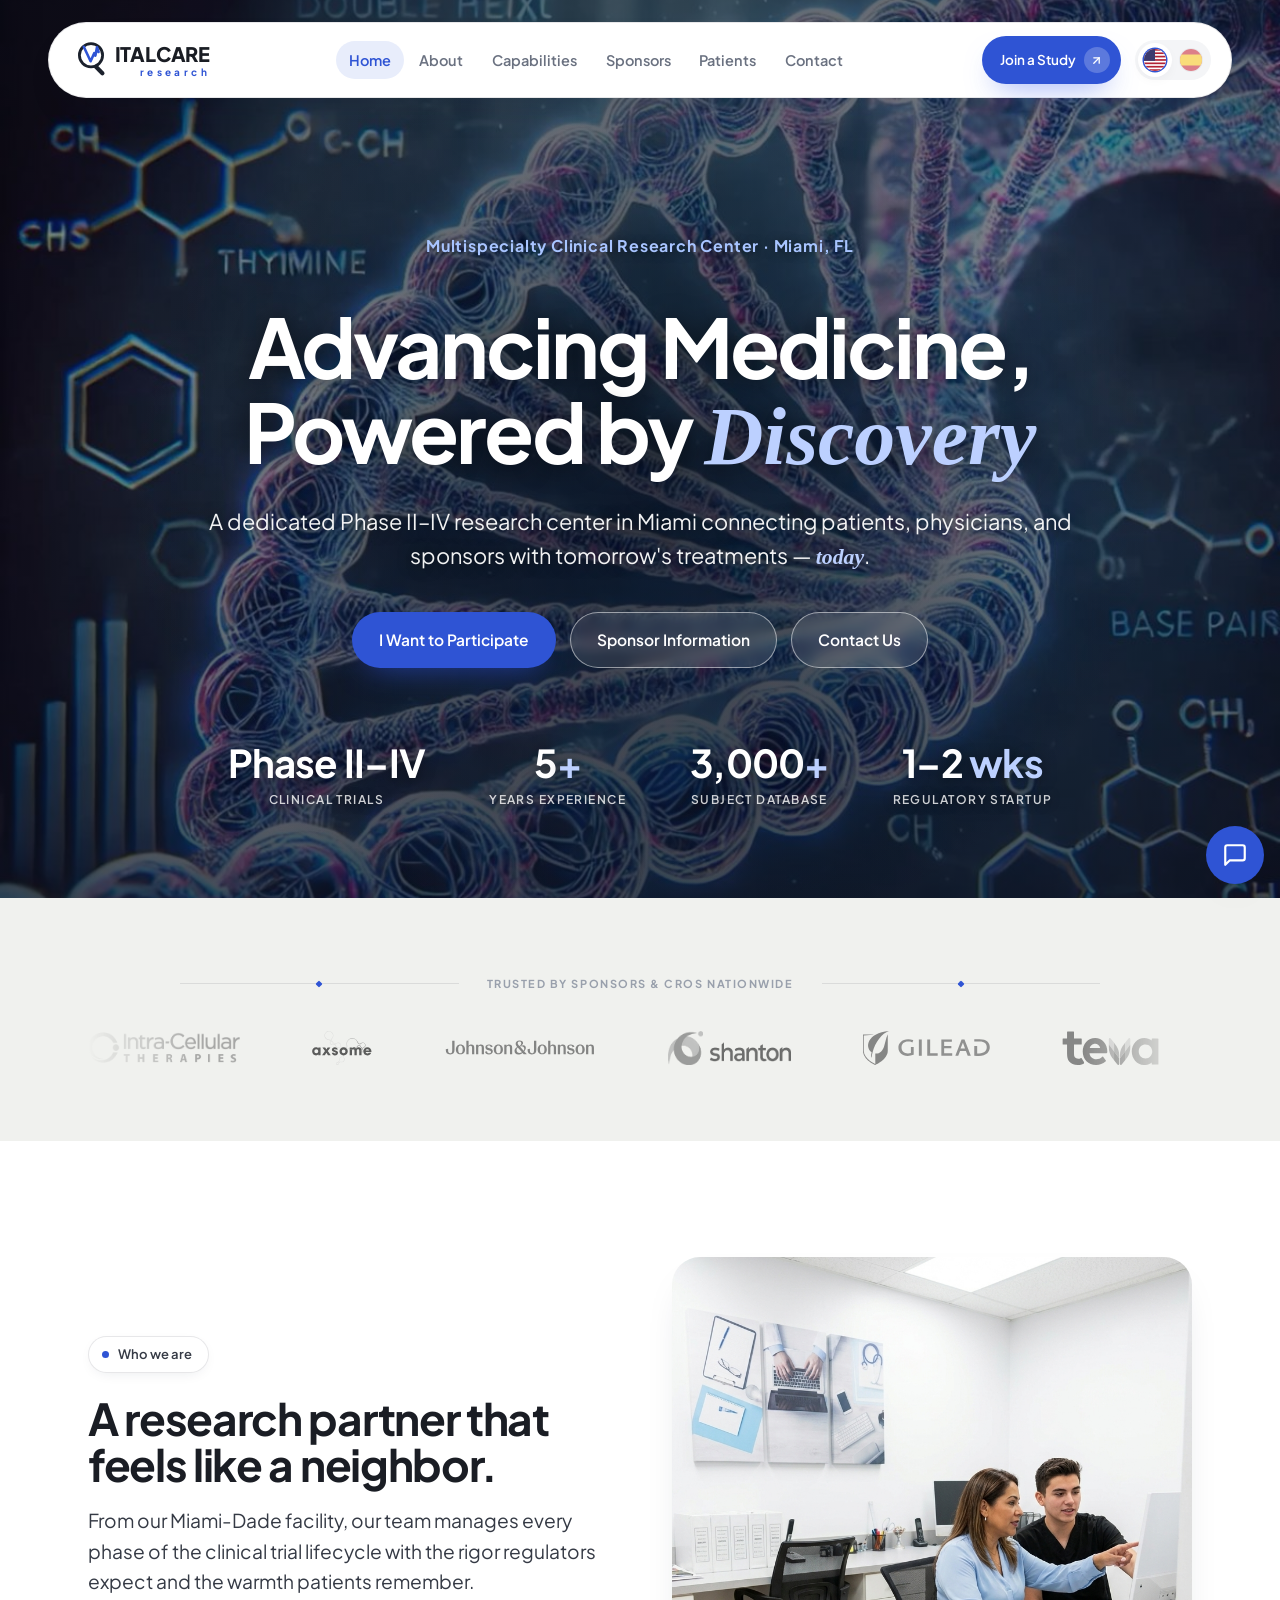
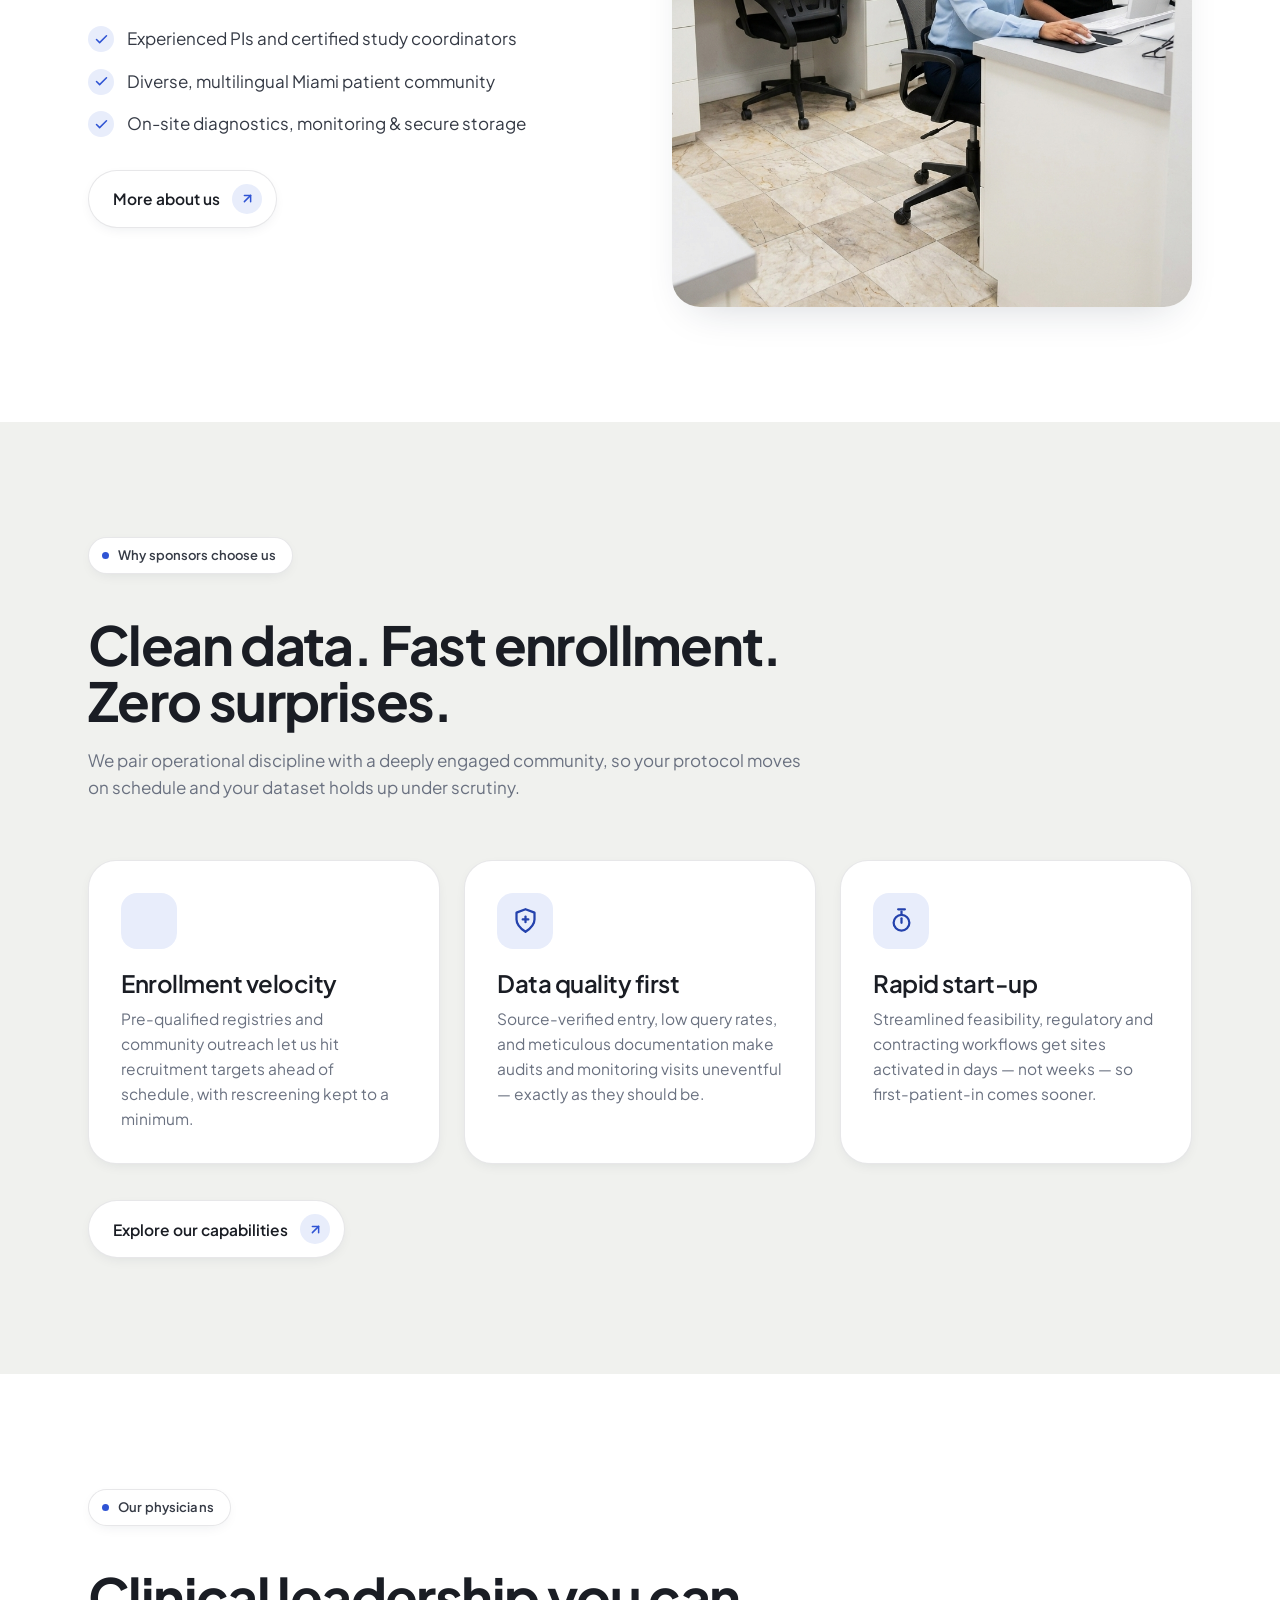
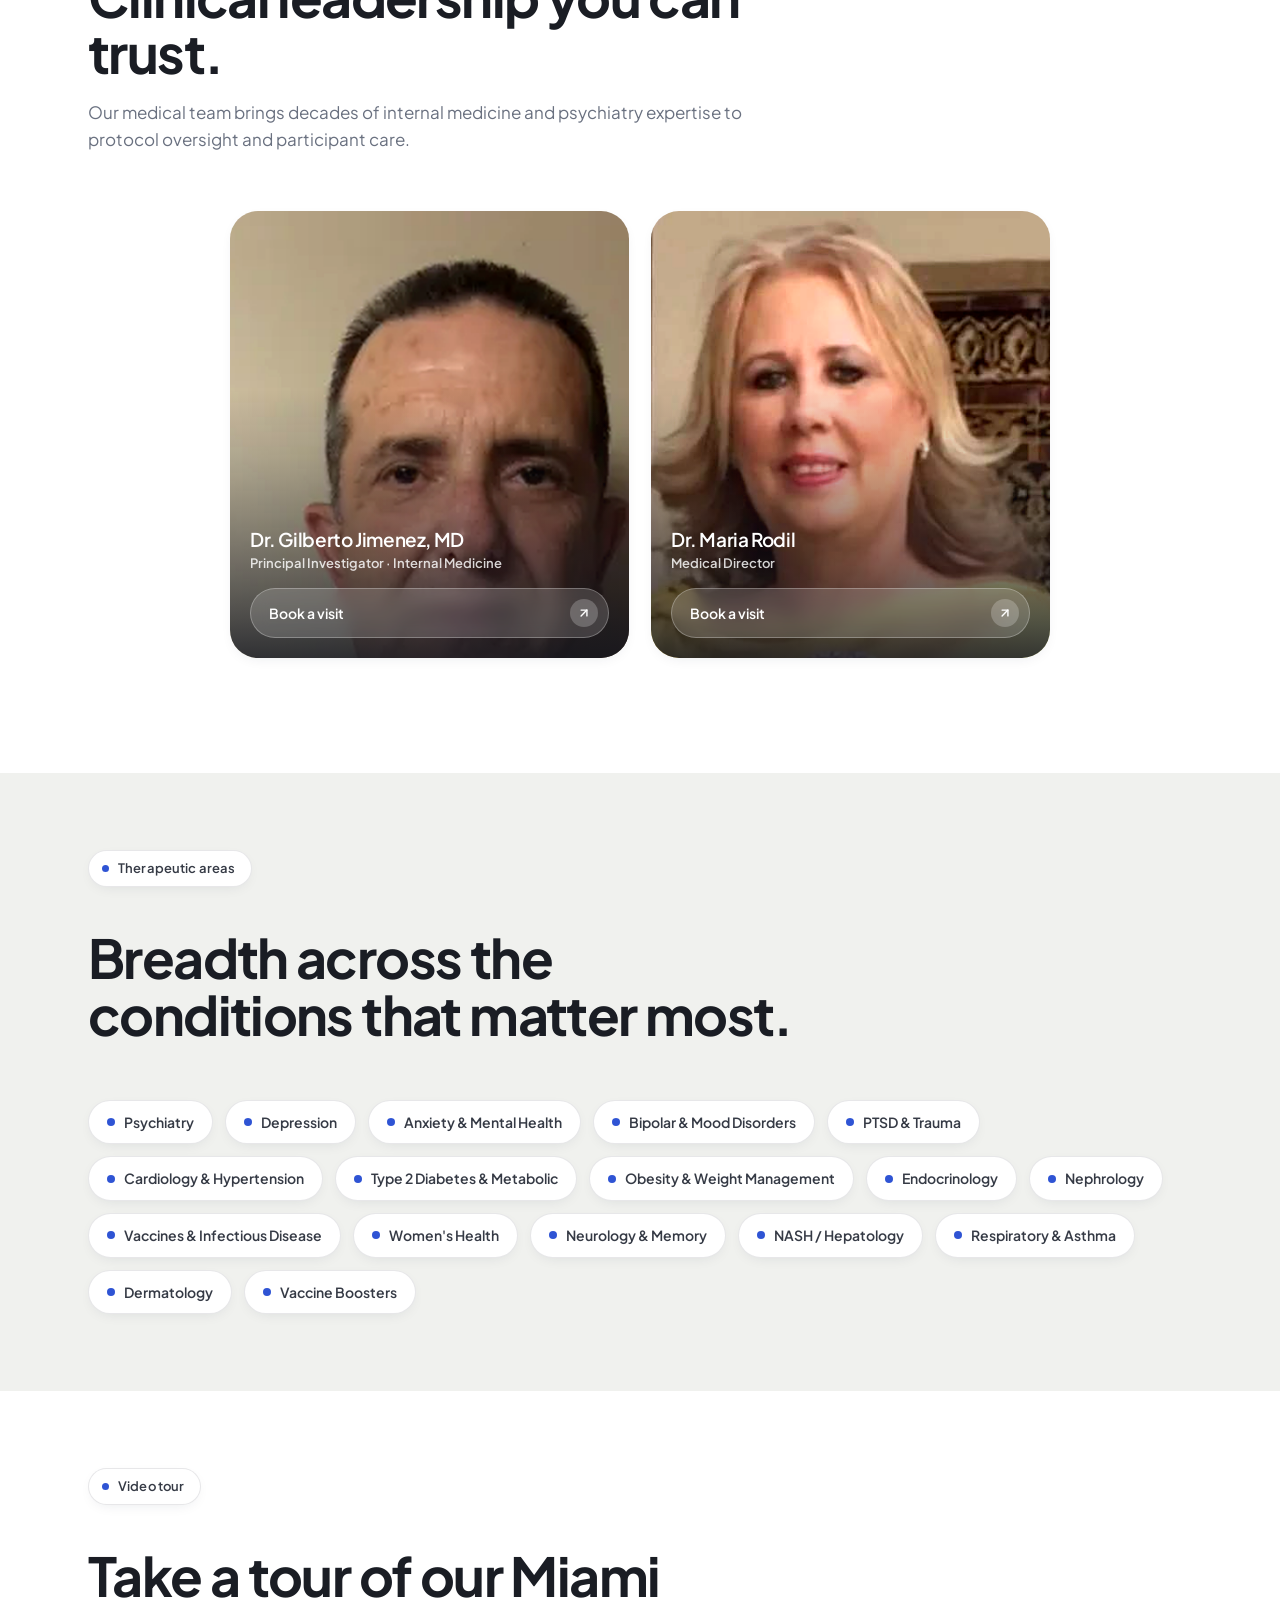
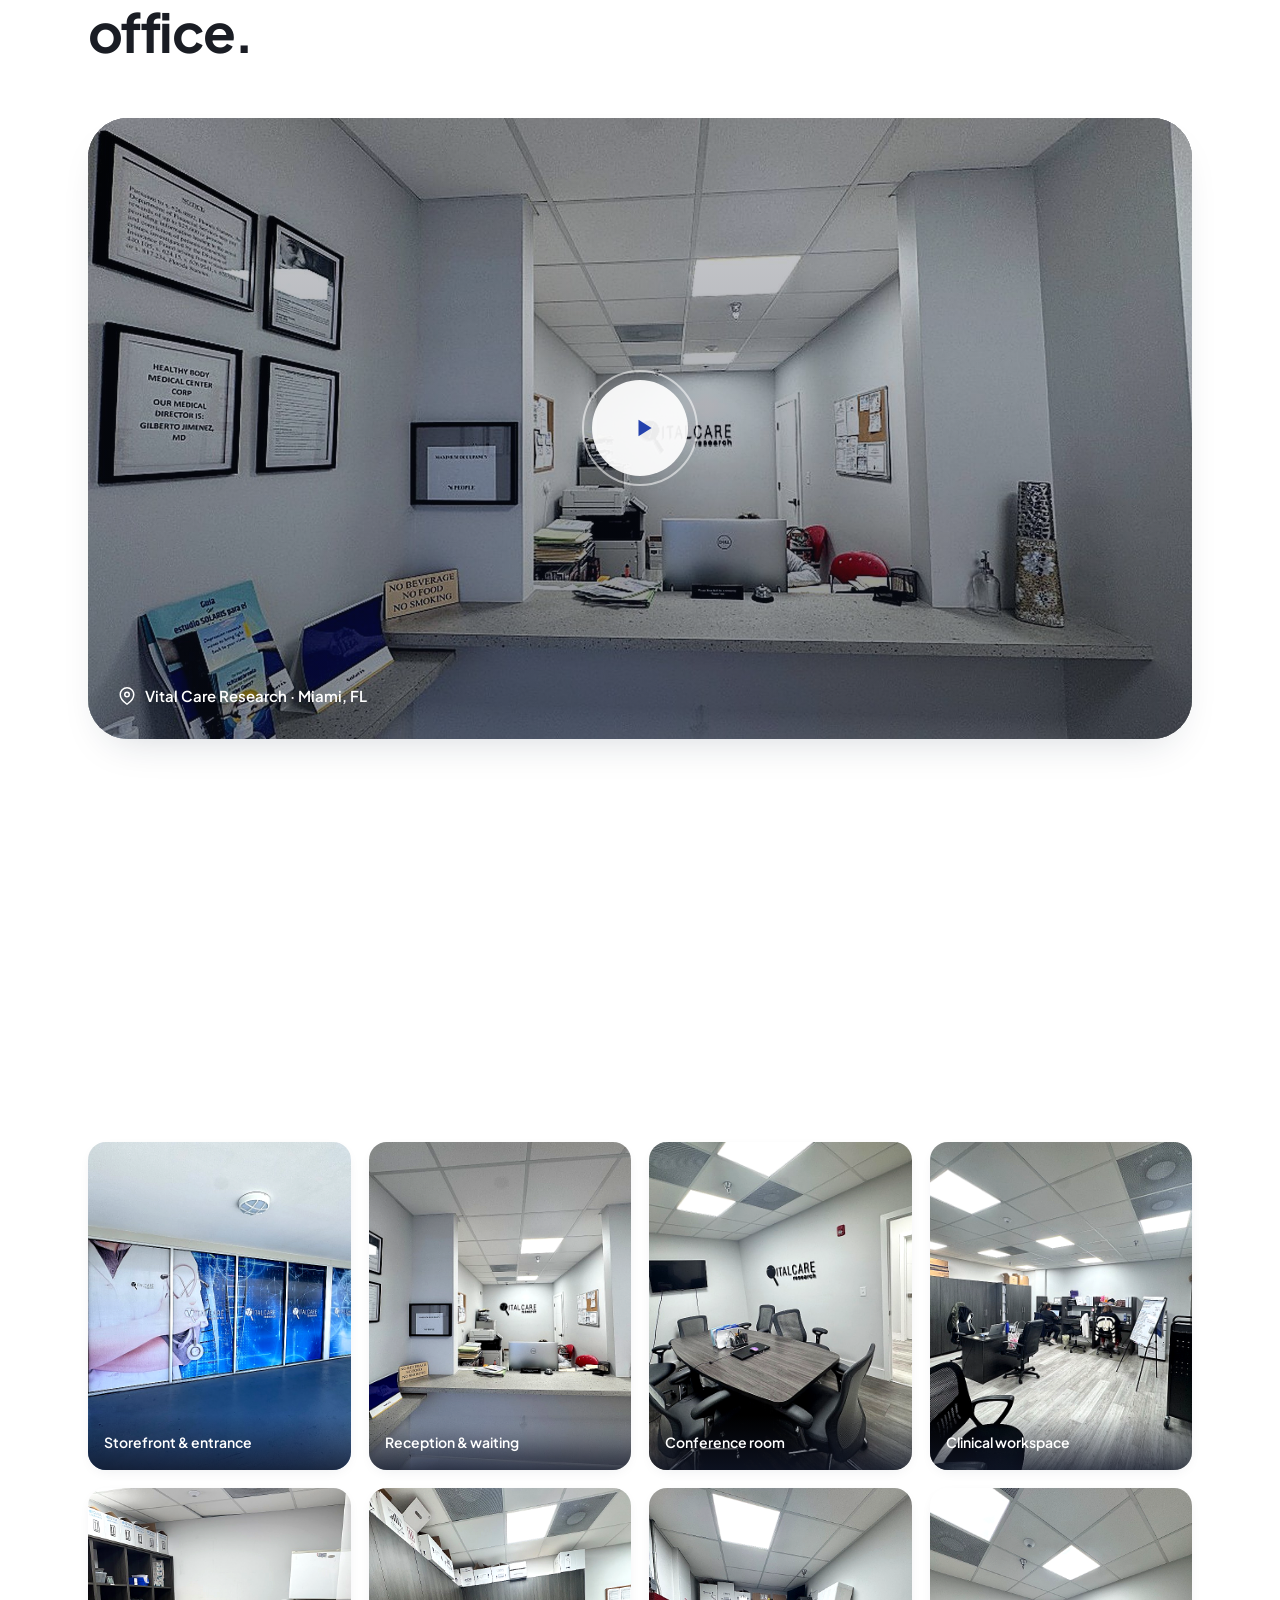
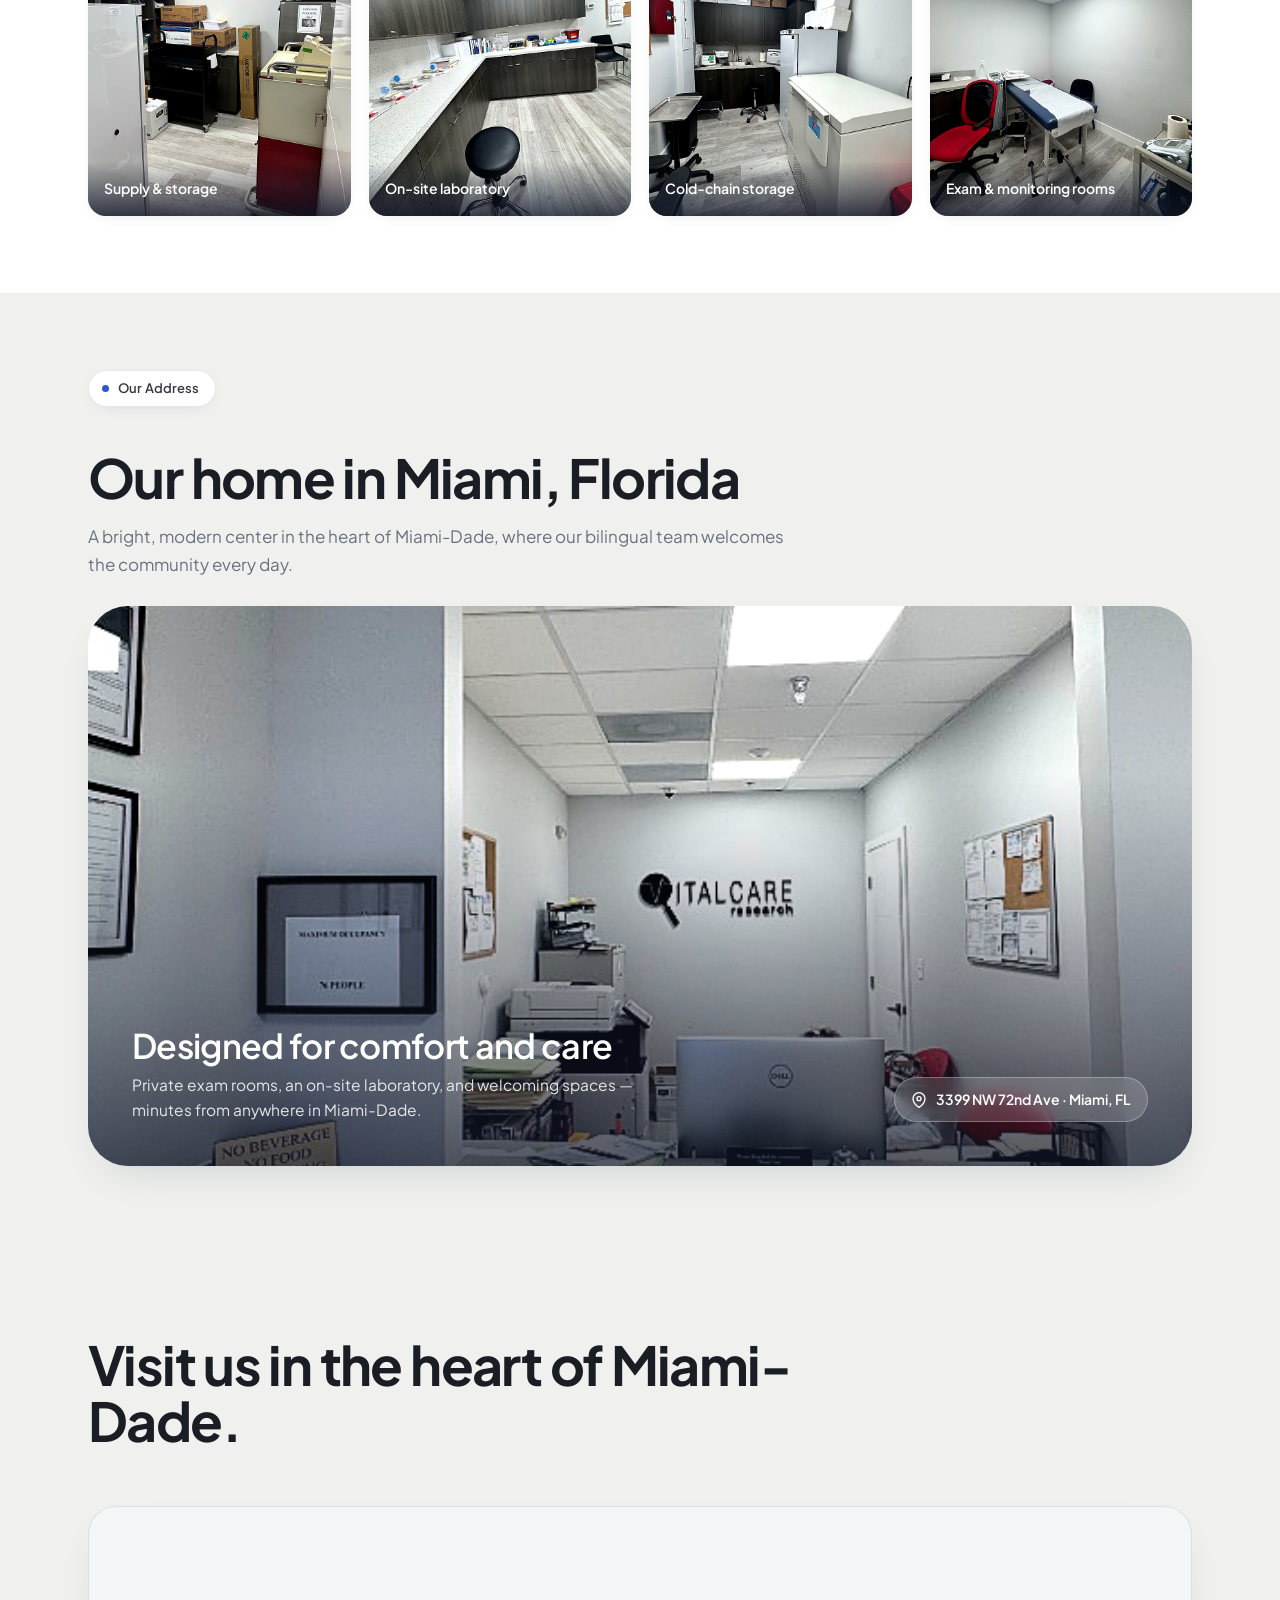
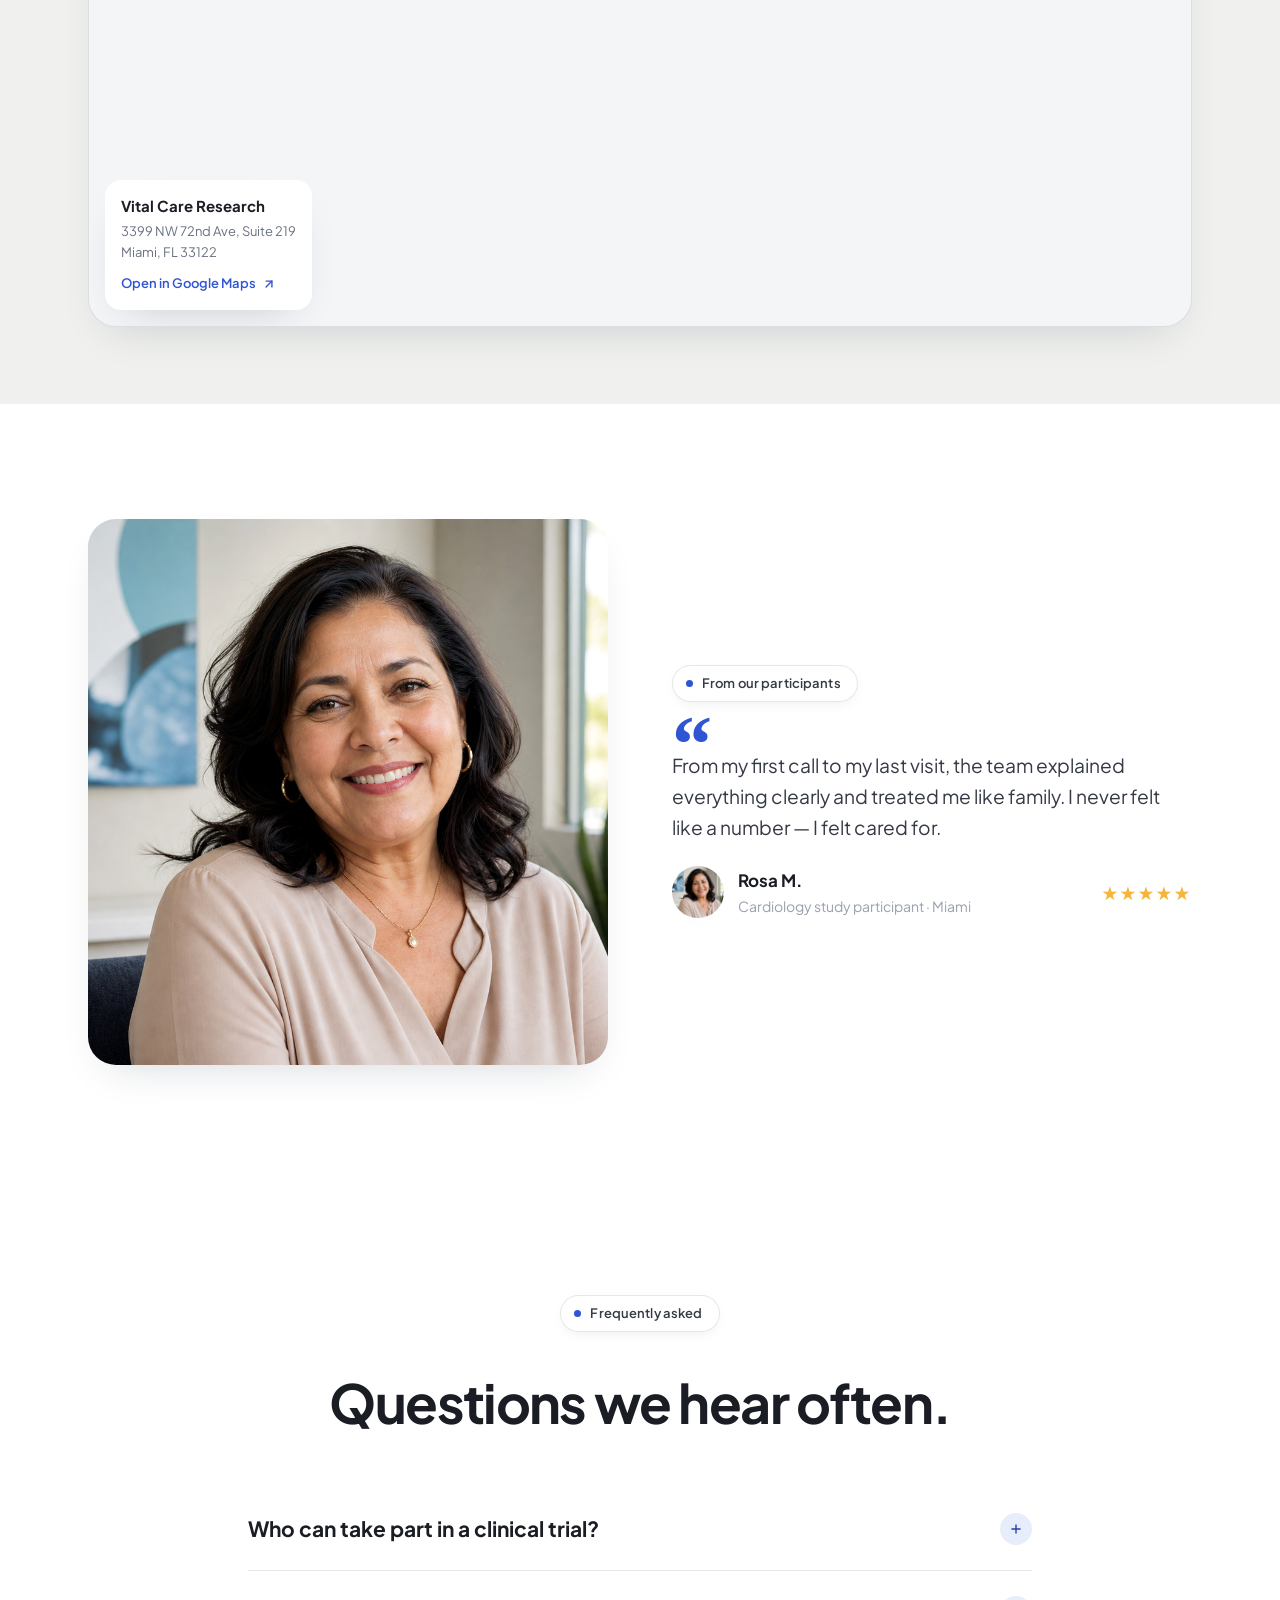
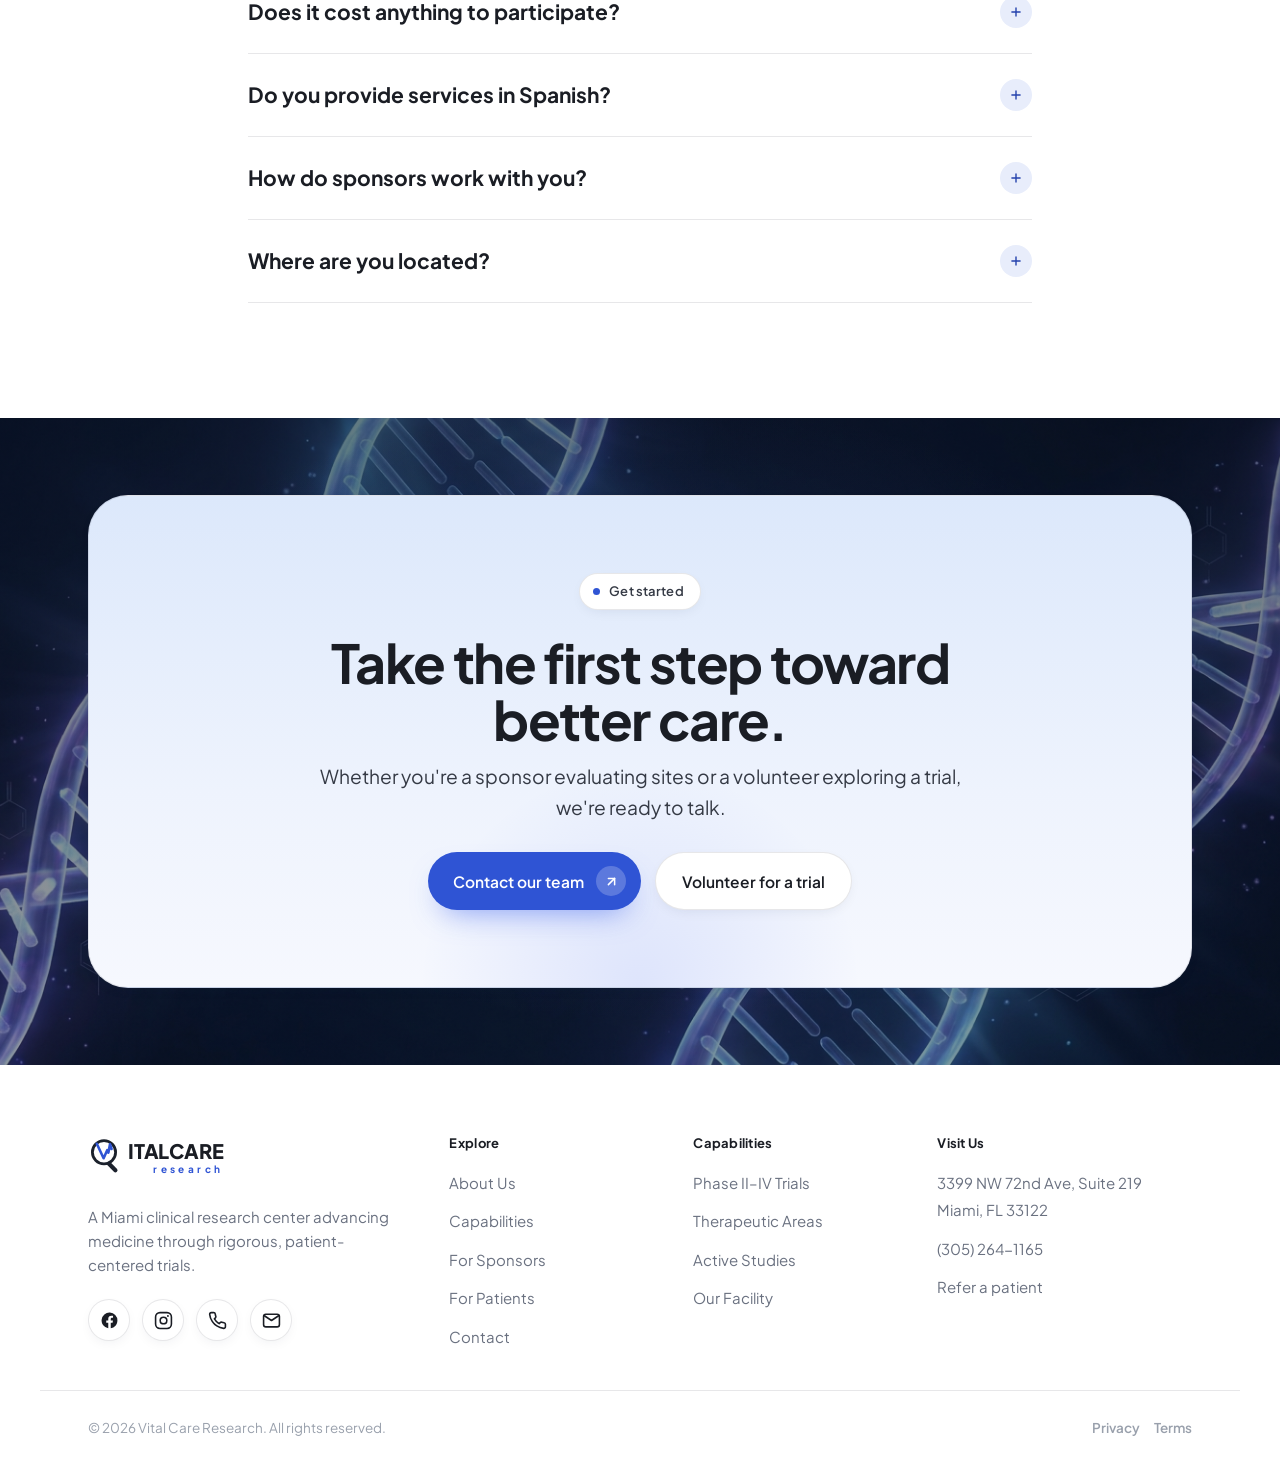
==== commit 6090ecff: "Add real physician profiles, capabilities updates, and site polish. Replace generic team headshots w" ====
--- a/index.html
+++ b/index.html
@@ -9,7 +9,7 @@
 <link rel="preconnect" href="https://fonts.googleapis.com">
 <link rel="preconnect" href="https://fonts.gstatic.com" crossorigin>
 <link href="https://fonts.googleapis.com/css2?family=Plus+Jakarta+Sans:wght@400;500;600;700;800&display=swap" rel="stylesheet">
-<link rel="stylesheet" href="assets/styles.css?v=13">
+<link rel="stylesheet" href="assets/styles.css?v=14">
 <style>
   /* Miami facility band */
   .facility { position: relative; border-radius: var(--radius-xl); overflow: hidden; box-shadow: var(--shadow); }
@@ -211,26 +211,20 @@
 <section class="section" style="background:var(--surface);" data-screen-label="Specialists">
   <div class="wrap">
     <div class="sec-head reveal">
-      <span class="eyebrow"><span data-es="Conozca a nuestro equipo">Meet our team</span></span>
-      <h2 class="title" style="margin-top:22px"><span data-es="Personas con experiencia detrás de los datos.">Experienced people behind the data.</span></h2>
-      <p><span data-es="Investigadores certificados por la junta y personal de investigación acreditado que han realizado cientos de ensayos juntos.">Board-certified investigators and credentialed research staff who have run hundreds of trials together.</span></p>
-    </div>
-    <div class="spec-grid">
+      <span class="eyebrow"><span data-es="Nuestros médicos">Our physicians</span></span>
+      <h2 class="title" style="margin-top:22px"><span data-es="Liderazgo clínico con experiencia.">Clinical leadership you can trust.</span></h2>
+      <p><span data-es="Nuestro equipo médico aporta décadas de experiencia en medicina interna y psiquiatría a la supervisión de protocolos y la atención al participante.">Our medical team brings decades of internal medicine and psychiatry expertise to protocol oversight and participant care.</span></p>
+    </div>
+    <div class="spec-grid spec-grid--lead">
       <div class="spec reveal">
-        <img class="fill" src="img/pi.png" alt="Principal Investigator"><div class="ov"></div>
-        <div class="meta"><h3><span data-es="Investigador Principal">Principal Investigator</span></h3><div class="role"><span data-es="MD · Certificado por la Junta">MD · Board-Certified</span></div>
+        <img class="fill" src="img/gilberto-jimenez.png" alt="Dr. Gilberto Jimenez, MD"><div class="ov"></div>
+        <div class="meta"><h3><span data-es="Dr. Gilberto Jimenez, MD">Dr. Gilberto Jimenez, MD</span></h3><div class="role"><span data-es="Investigador Principal · Medicina Interna">Principal Investigator · Internal Medicine</span></div>
           <a class="book" href="contact.html"><span data-es="Agendar una visita">Book a visit</span><span class="c"><svg viewBox="0 0 24 24" fill="none" stroke="currentColor" stroke-width="2.4" stroke-linecap="round" stroke-linejoin="round"><line x1="7" y1="17" x2="17" y2="7"/><polyline points="7 7 17 7 17 17"/></svg></span></a>
         </div>
       </div>
       <div class="spec reveal" data-d="1">
-        <img class="fill" src="img/dir.png" alt="Clinical Research Director"><div class="ov"></div>
-        <div class="meta"><h3><span data-es="Directora de Investigación Clínica">Clinical Research Director</span></h3><div class="role"><span data-es="Operaciones del Sitio">Site Operations</span></div>
-          <a class="book" href="contact.html"><span data-es="Agendar una visita">Book a visit</span><span class="c"><svg viewBox="0 0 24 24" fill="none" stroke="currentColor" stroke-width="2.4" stroke-linecap="round" stroke-linejoin="round"><line x1="7" y1="17" x2="17" y2="7"/><polyline points="7 7 17 7 17 17"/></svg></span></a>
-        </div>
-      </div>
-      <div class="spec reveal" data-d="2">
-        <img class="fill" src="img/coord.png" alt="Lead Study Coordinator"><div class="ov"></div>
-        <div class="meta"><h3><span data-es="Coordinadora Principal de Estudios">Lead Study Coordinator</span></h3><div class="role"><span data-es="CCRC · Bilingüe">CCRC · Bilingual</span></div>
+        <img class="fill" src="img/maria-rodil.png" alt="Dr. Maria Rodil"><div class="ov"></div>
+        <div class="meta"><h3><span data-es="Dra. Maria Rodil">Dr. Maria Rodil</span></h3><div class="role"><span data-es="Directora Médica">Medical Director</span></div>
           <a class="book" href="contact.html"><span data-es="Agendar una visita">Book a visit</span><span class="c"><svg viewBox="0 0 24 24" fill="none" stroke="currentColor" stroke-width="2.4" stroke-linecap="round" stroke-linejoin="round"><line x1="7" y1="17" x2="17" y2="7"/><polyline points="7 7 17 7 17 17"/></svg></span></a>
         </div>
       </div>
--- a/assets/styles.css
+++ b/assets/styles.css
@@ -127,6 +127,7 @@
 
 /* ---------- header / floating pill nav ---------- */
 .site-header { position: sticky; top: 0; z-index: 60; padding-top: clamp(12px, 1.8vw, 22px); transition: padding .3s; }
+.site-header .wrap { max-width: 1480px; }
 .site-header.scrolled { padding-top: 10px; }
 .nav {
   position: relative;
@@ -134,20 +135,22 @@
   background: var(--surface); border: 1px solid var(--line);
   border-radius: 100px; box-shadow: var(--shadow);
   display: flex; align-items: center; justify-content: space-between;
-  height: 66px; padding: 0 12px 0 22px;
-}
-.nav-links { display: flex; align-items: center; gap: 2px; list-style: none; margin: 0; padding: 0; }
-.nav-links a:not(.btn) { font-weight: 600; font-size: 14.5px; color: var(--body); padding: 9px 12px; border-radius: 100px; transition: color .2s, background .2s; }
+  gap: clamp(8px, 1.2vw, 16px);
+  height: 76px; padding: 0 clamp(14px, 1.6vw, 22px) 0 clamp(18px, 2vw, 28px);
+}
+.nav > nav { flex: 1; min-width: 0; display: flex; justify-content: center; }
+.nav-links { display: flex; align-items: center; gap: 3px; list-style: none; margin: 0; padding: 0; flex-shrink: 0; }
+.nav-links a:not(.btn) { font-weight: 600; font-size: 14.5px; color: var(--body); padding: 10px clamp(10px, 1vw, 14px); border-radius: 100px; transition: color .2s, background .2s; white-space: nowrap; }
 .nav-menu-cta { display: none; }
 .nav-links a:not(.btn):hover { color: var(--ink); background: var(--panel); }
 .nav-links a:not(.btn).active { color: var(--blue); background: var(--blue-soft); }
-.nav-right { display: flex; align-items: center; gap: 14px; }
+.nav-right { display: flex; align-items: center; gap: clamp(10px, 1.2vw, 14px); flex-shrink: 0; }
 .nav-phone { font-weight: 600; font-size: 14.5px; color: var(--body); display: inline-flex; align-items: center; gap: 8px; white-space: nowrap; }
 .nav-phone:hover { color: var(--blue); }
 .nav-phone svg { width: 16px; height: 16px; color: var(--blue); }
 
 /* logo lockup */
-.logo { display: inline-flex; align-items: center; gap: 0px; }
+.logo { display: inline-flex; align-items: center; gap: 0px; flex-shrink: 0; }
 .logo .mark { width: 40px; height: 40px; flex: none; color: var(--green); }
 .logo .word { display: flex; flex-direction: column; line-height: 1; }
 .logo .word .top { font-weight: 800; font-size: 20px; letter-spacing: -0.01em; color: var(--ink); }
@@ -163,7 +166,7 @@
 .menu-btn svg { width: 22px; height: 22px; }
 
 /* compact nav CTA */
-.nav .btn-primary { font-size: 14px; padding: 9px 9px 9px 18px; gap: 9px; }
+.nav .btn-primary { font-size: 13.5px; padding: 10px 10px 10px 17px; gap: 8px; white-space: nowrap; }
 .nav .btn-primary .circle { width: 26px; height: 26px; }
 .nav .btn-primary .circle svg { width: 13px; height: 13px; }
 
@@ -523,6 +526,7 @@
 
 /* ---------- specialist / team cards (shared) ---------- */
 .spec-grid { display: grid; grid-template-columns: repeat(3, 1fr); gap: 22px; }
+.spec-grid--lead { grid-template-columns: repeat(2, 1fr); max-width: 820px; margin-inline: auto; }
 .spec { position: relative; border-radius: var(--radius-lg); overflow: hidden; aspect-ratio: 1/1.12; box-shadow: var(--shadow-sm); }
 .spec image-slot { position: absolute; inset: 0; width: 100%; height: 100%; border-radius: 0; box-shadow: none; }
 .spec img.fill { position: absolute; inset: 0; width: 100%; height: 100%; object-fit: cover; border-radius: 0; display: block; }
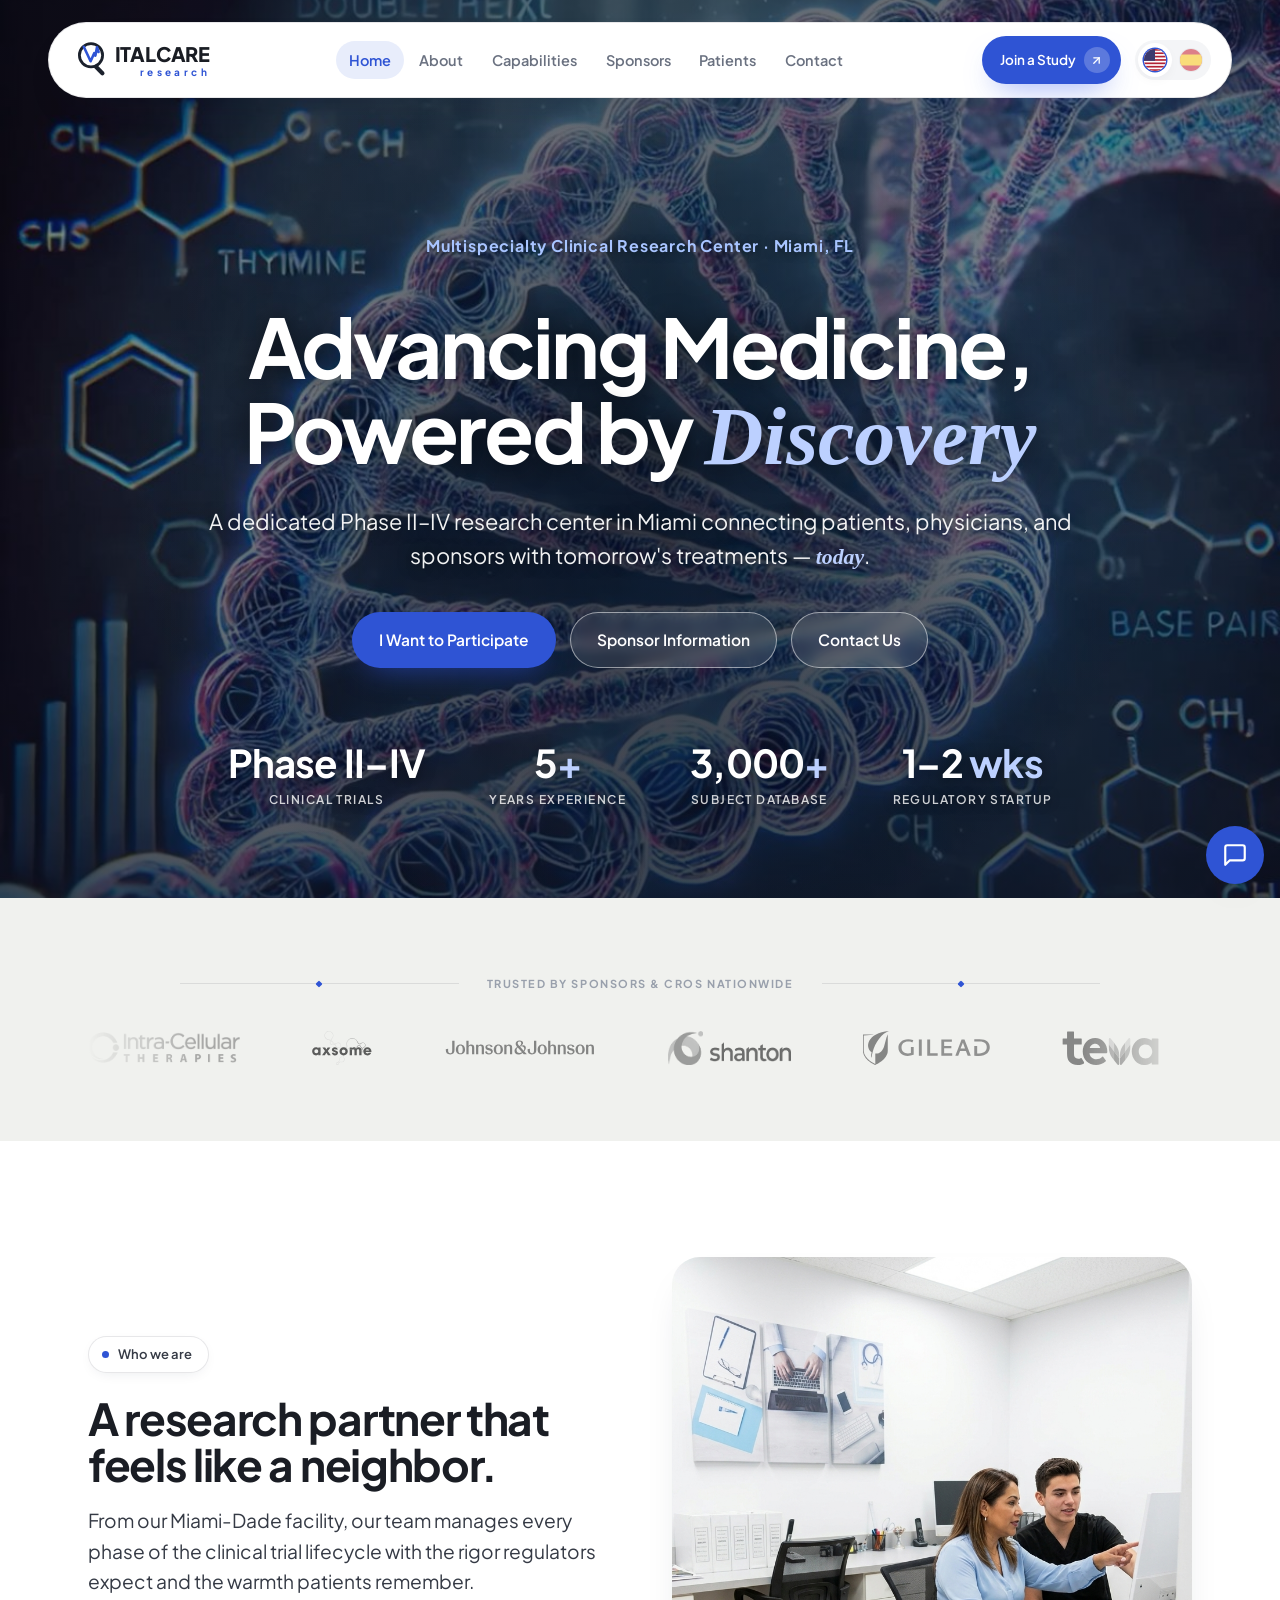
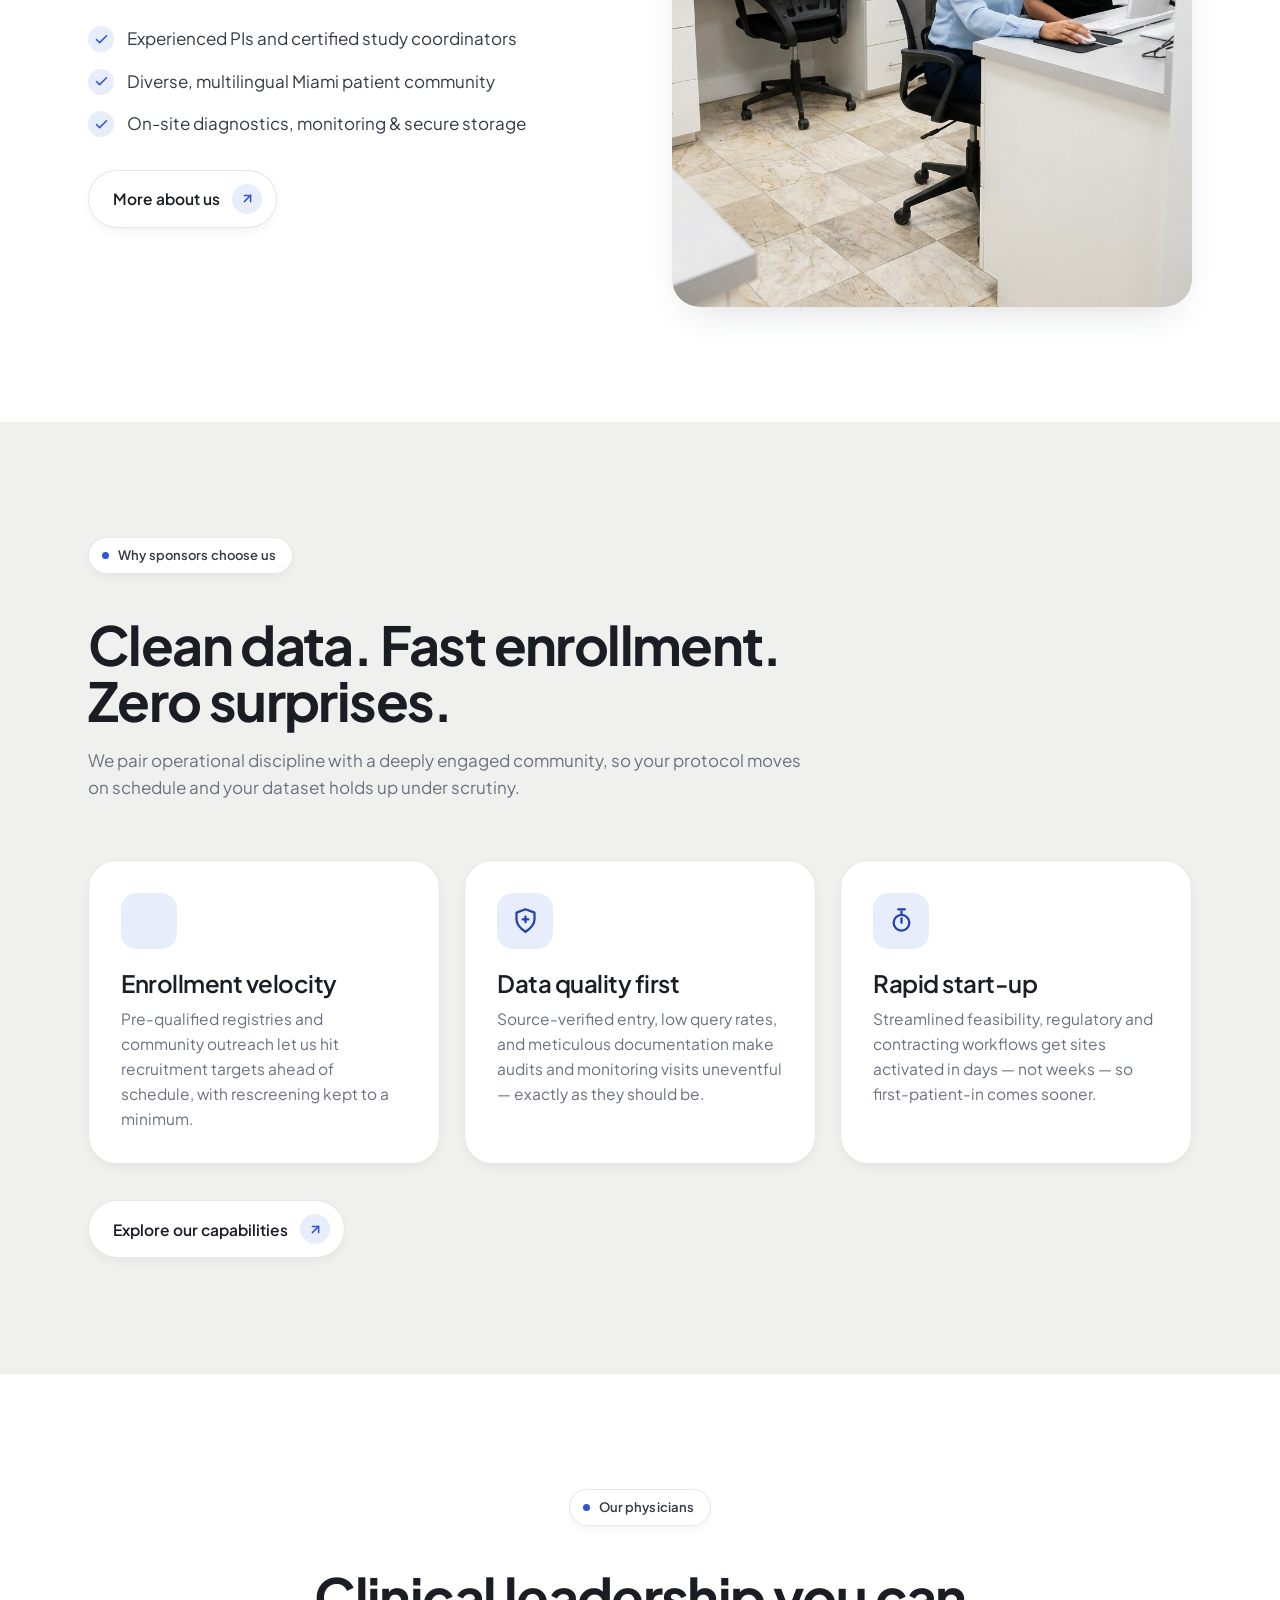
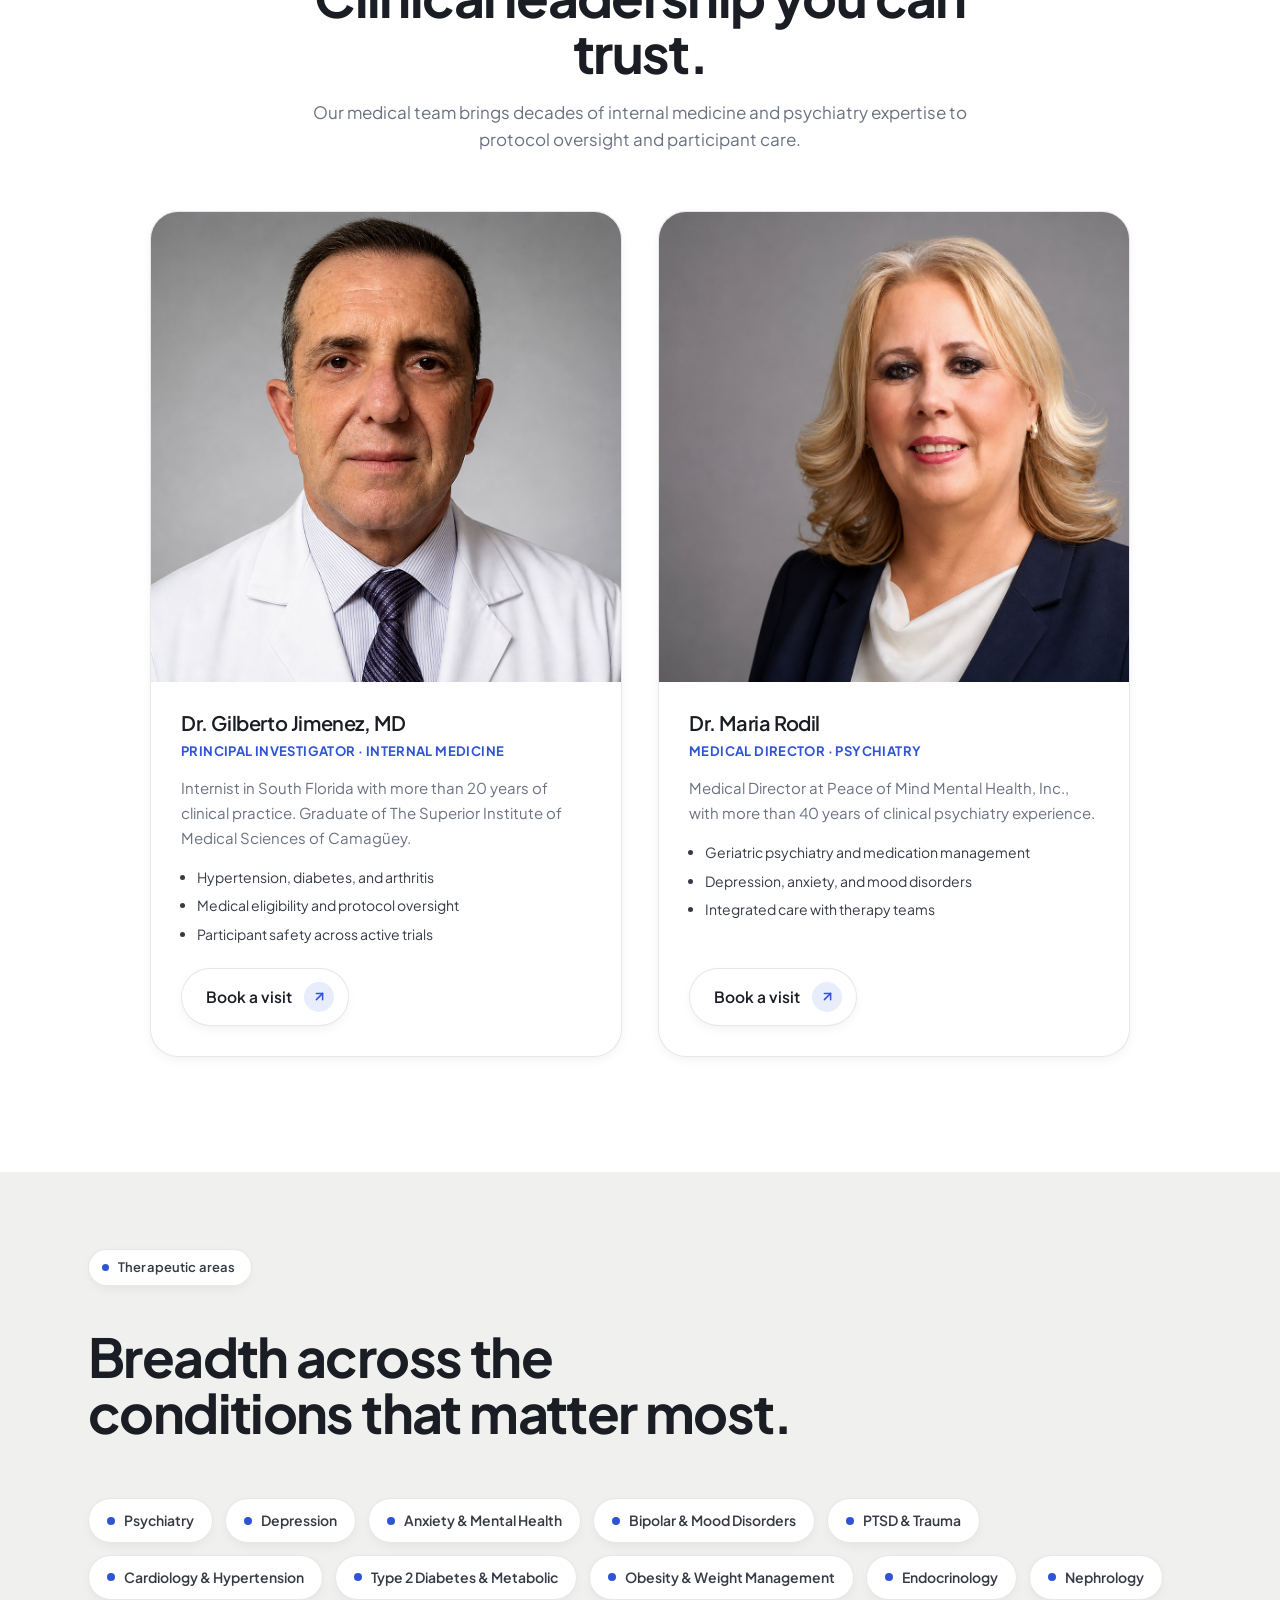
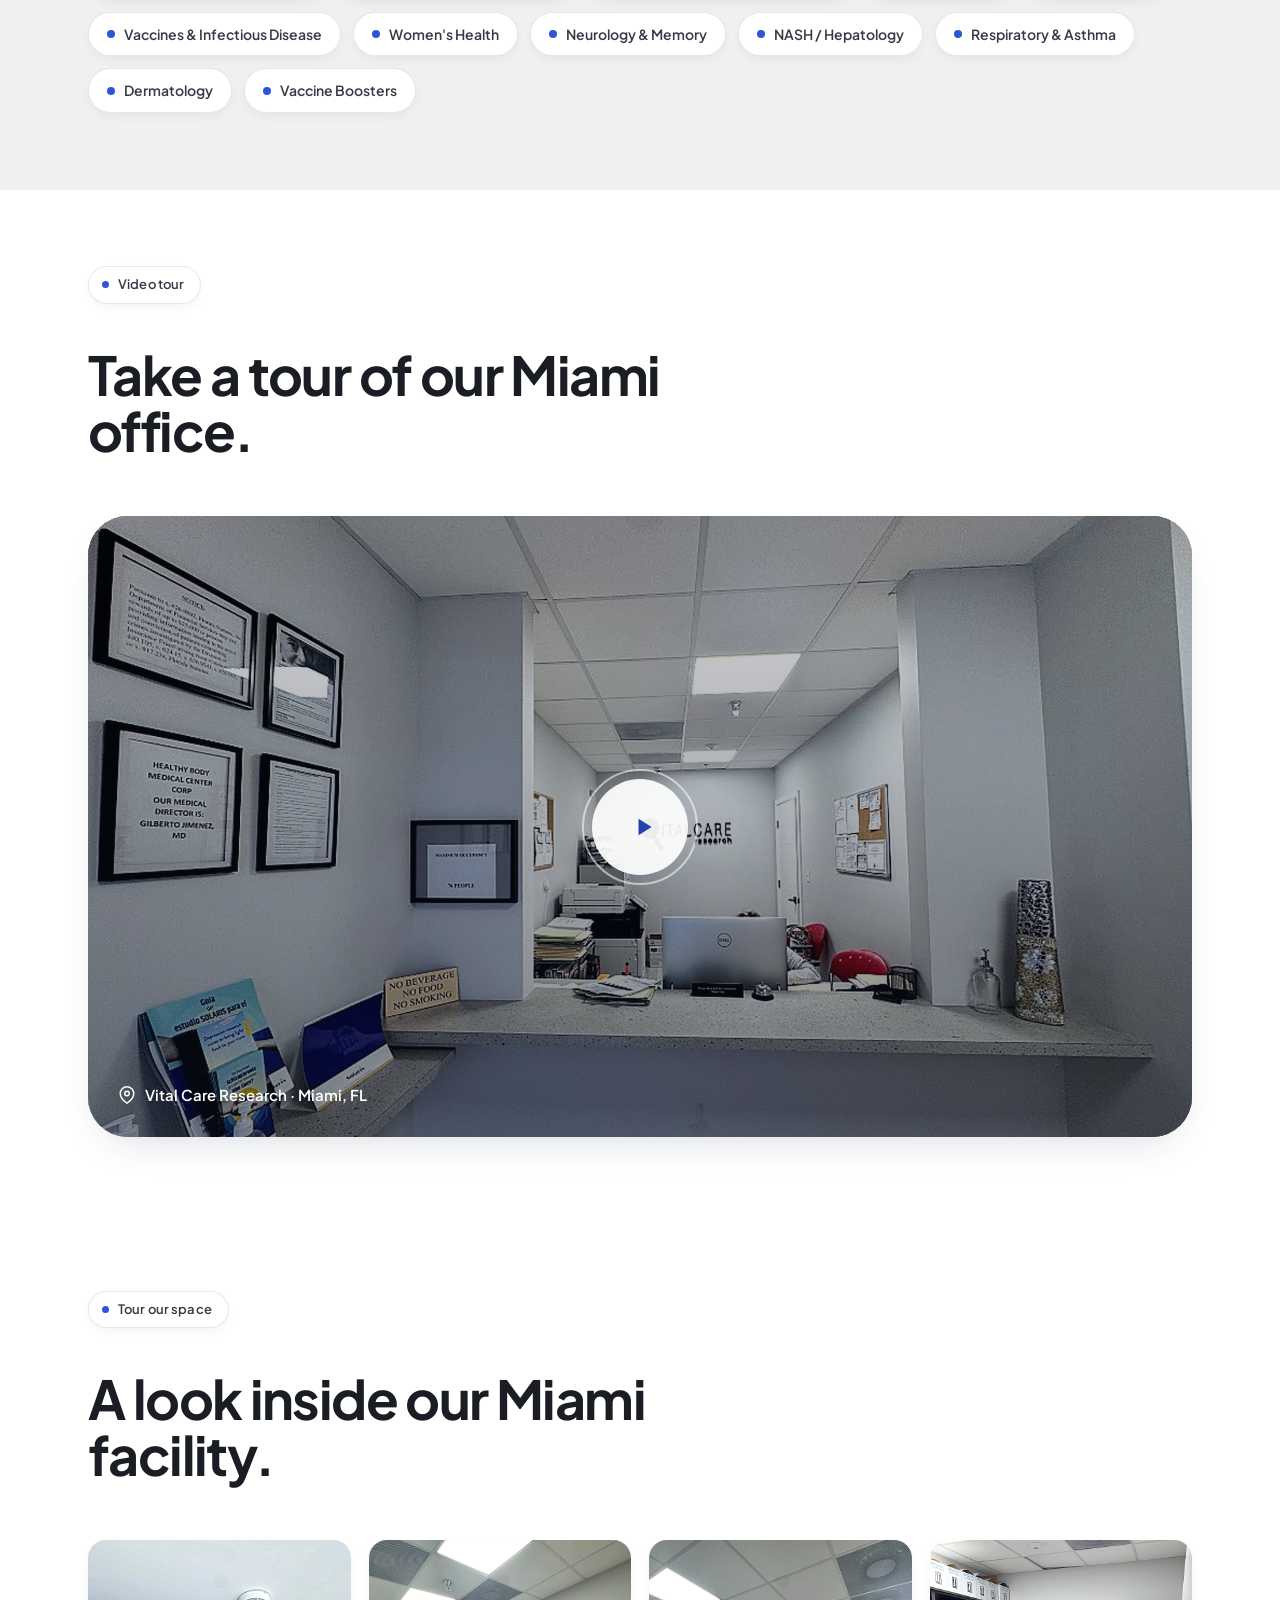
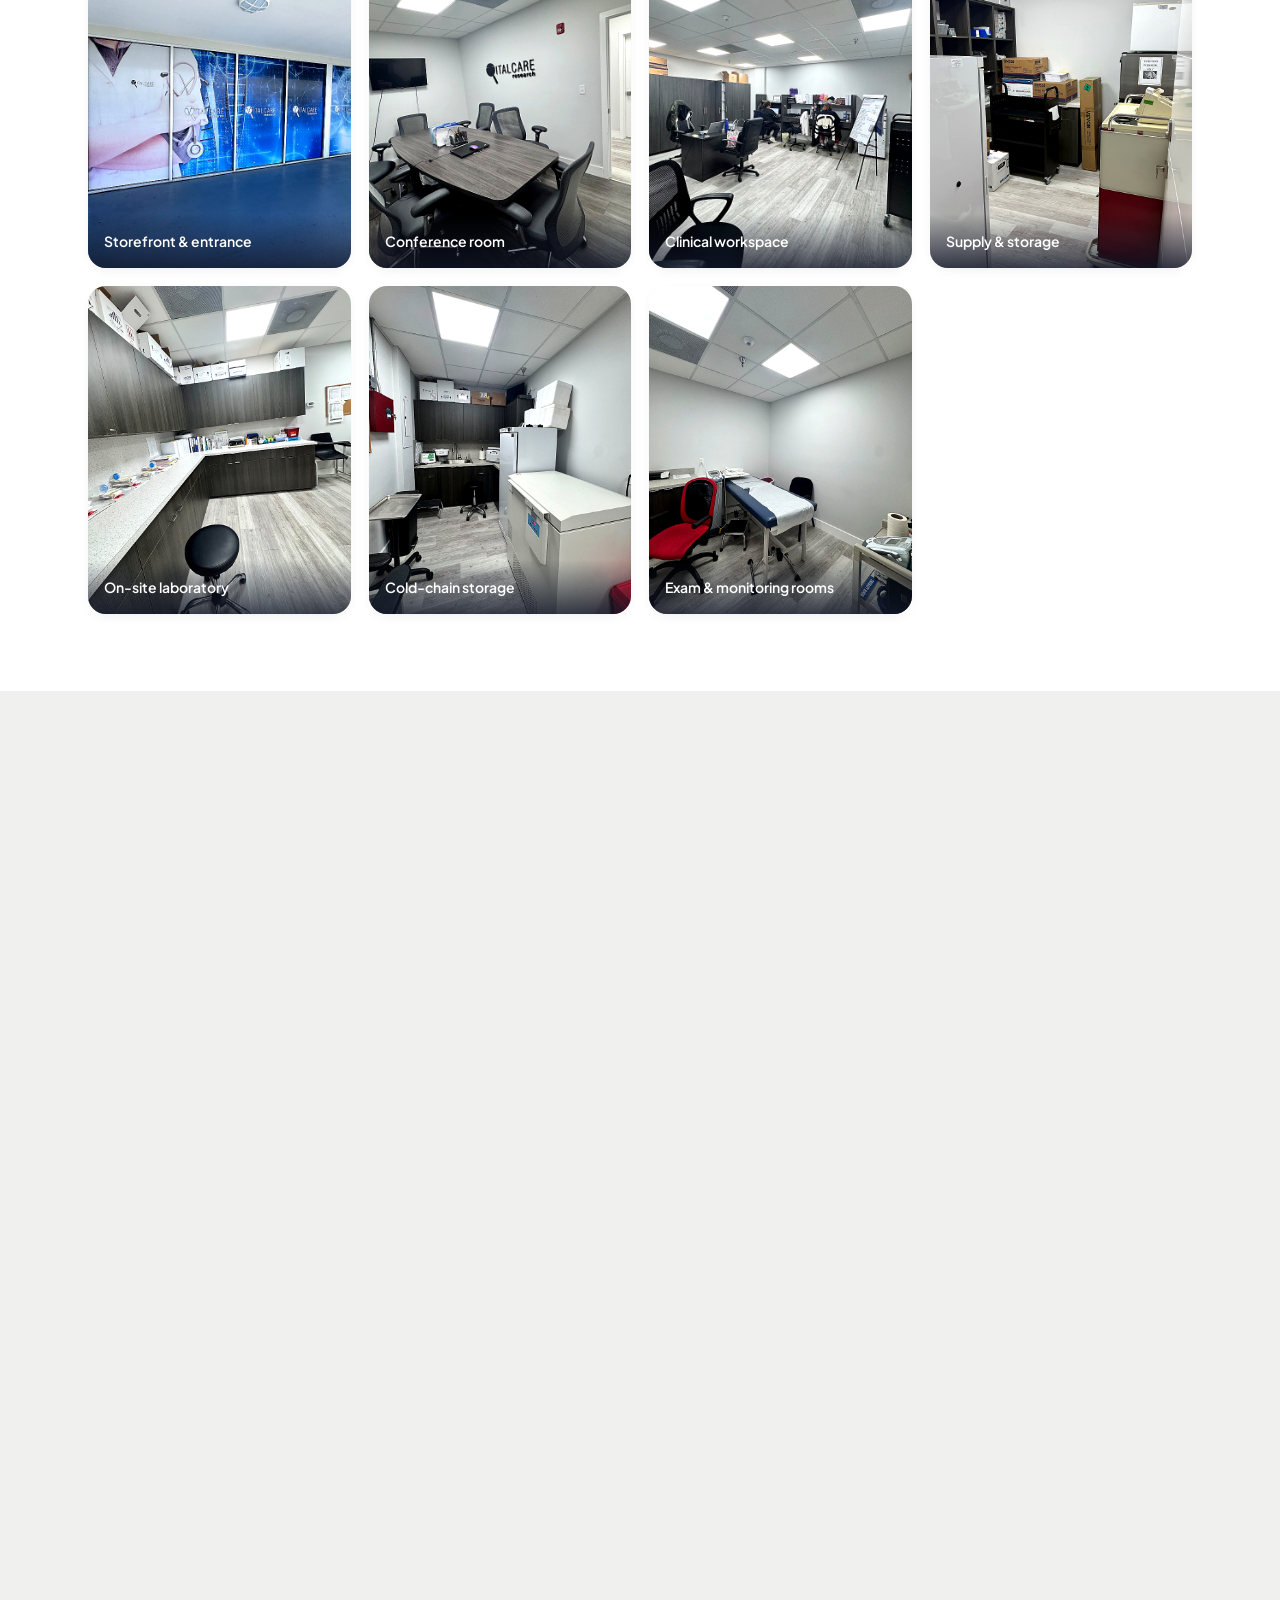
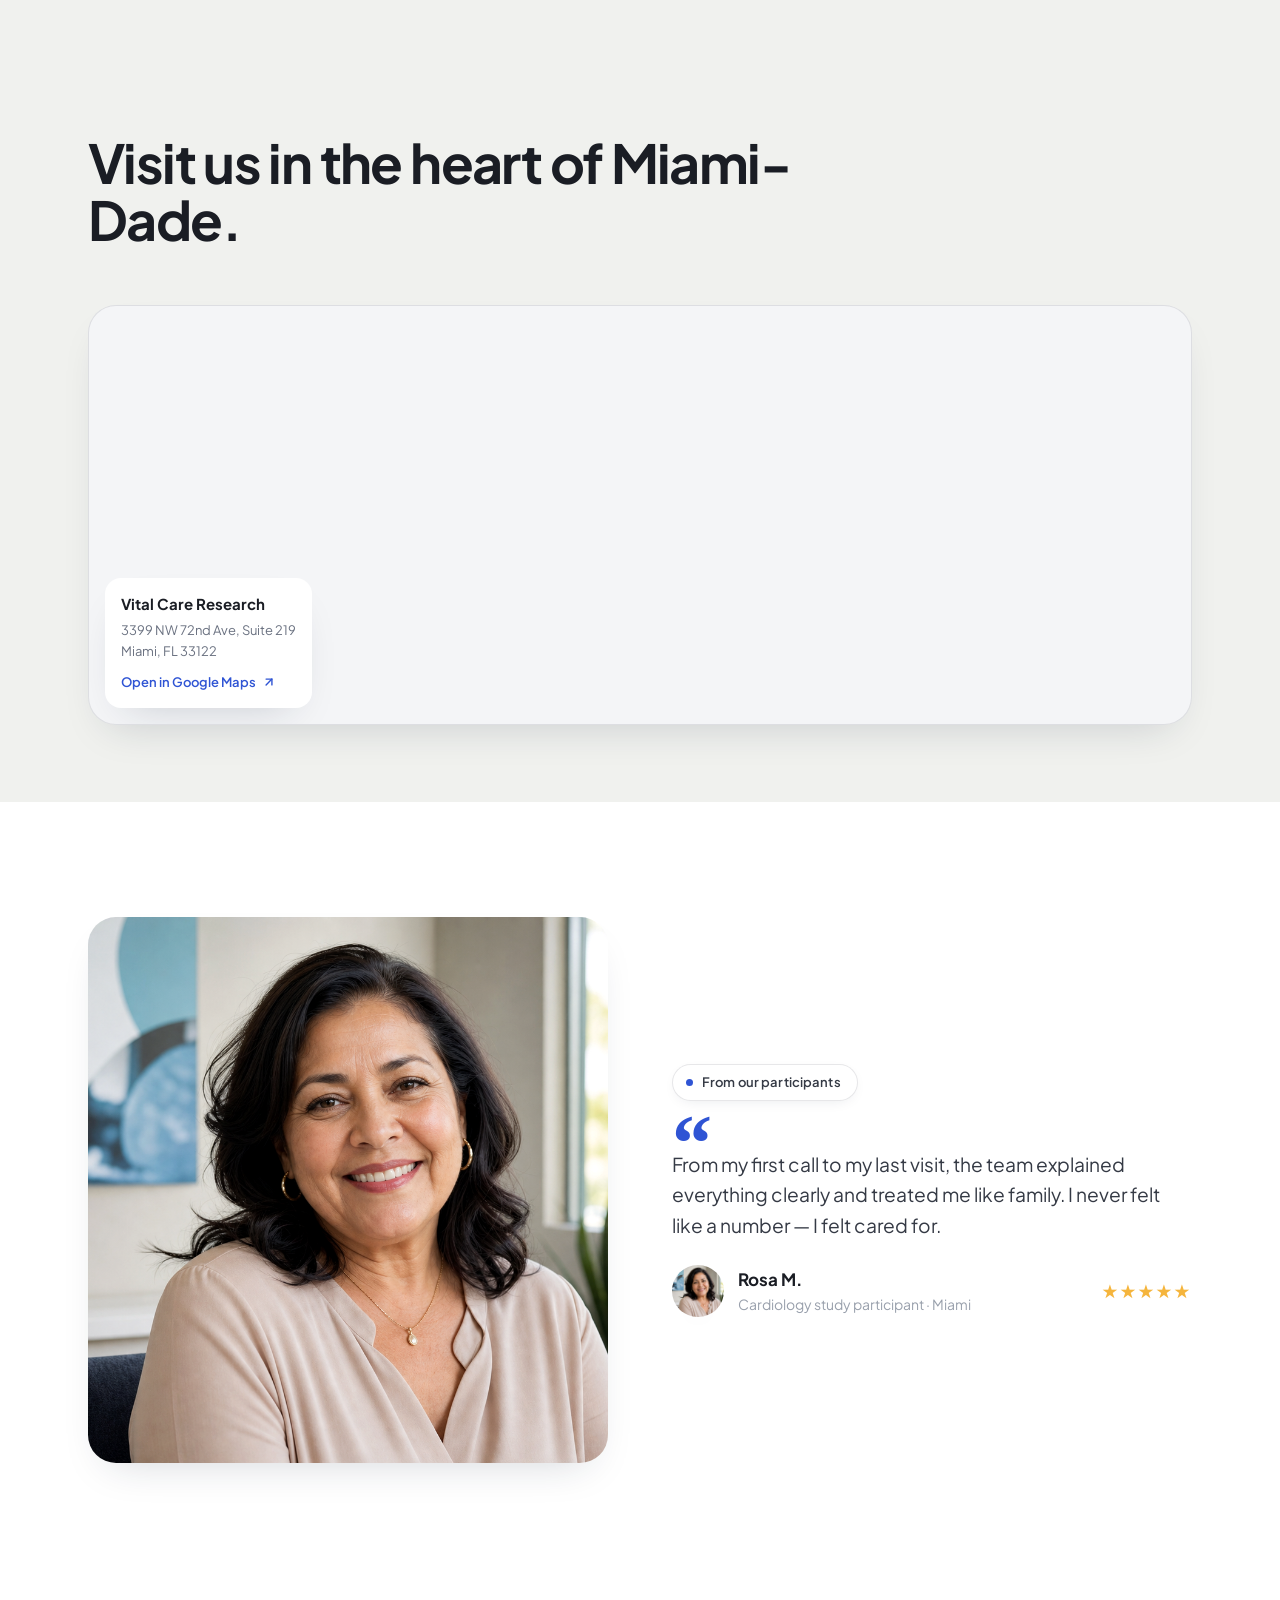
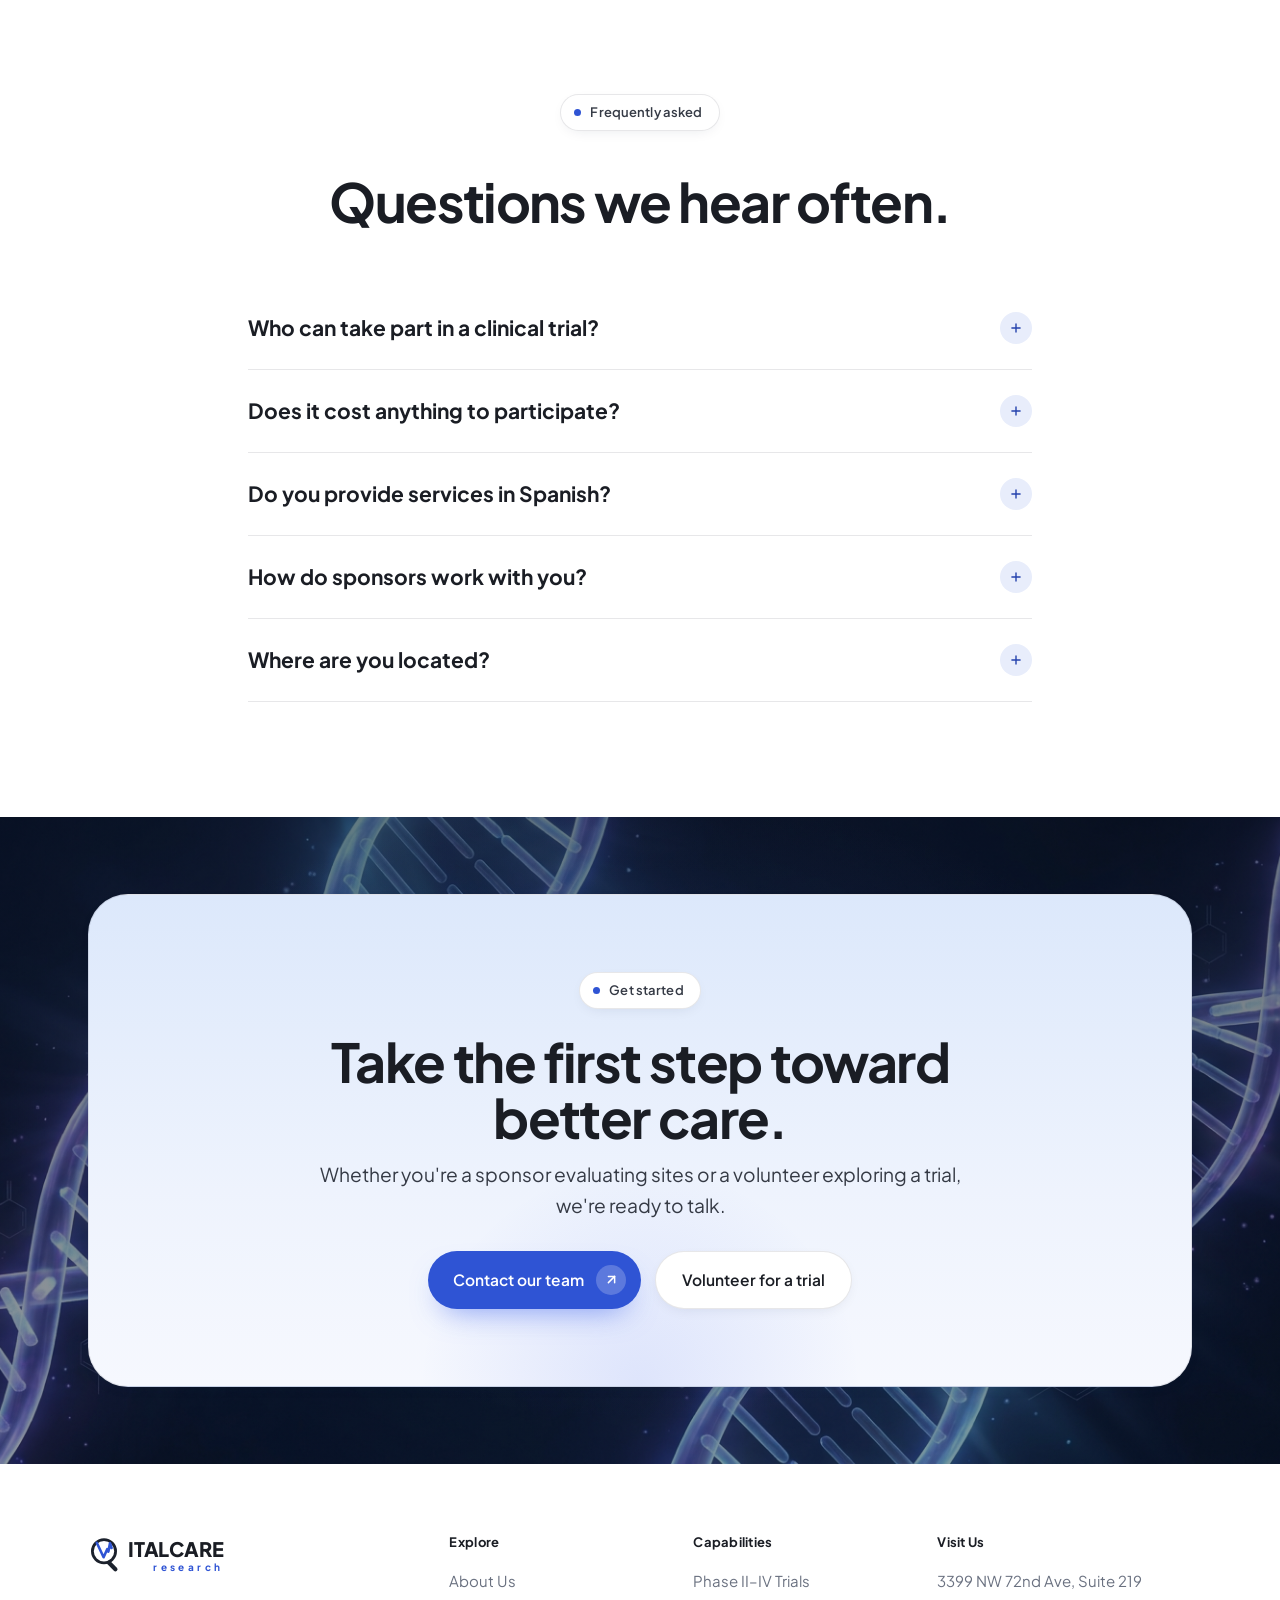
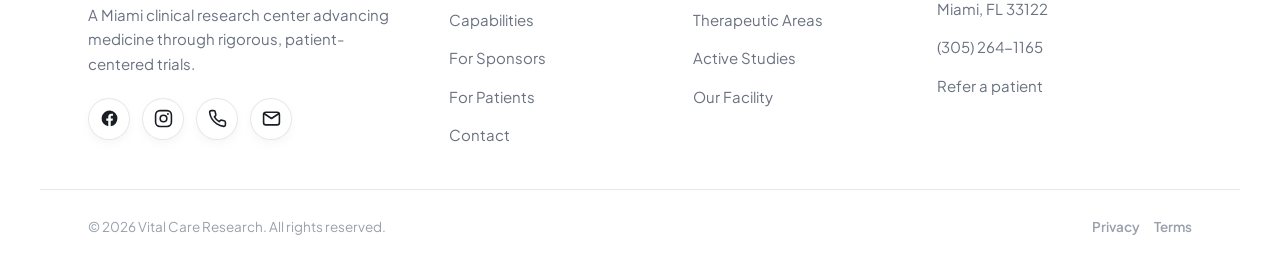
==== commit 1acb5380: "Polish physician profiles, content updates, and gallery fixes. Redesign doctor cards with improved p" ====
--- a/index.html
+++ b/index.html
@@ -9,7 +9,7 @@
 <link rel="preconnect" href="https://fonts.googleapis.com">
 <link rel="preconnect" href="https://fonts.gstatic.com" crossorigin>
 <link href="https://fonts.googleapis.com/css2?family=Plus+Jakarta+Sans:wght@400;500;600;700;800&display=swap" rel="stylesheet">
-<link rel="stylesheet" href="assets/styles.css?v=14">
+<link rel="stylesheet" href="assets/styles.css?v=15">
 <style>
   /* Miami facility band */
   .facility { position: relative; border-radius: var(--radius-xl); overflow: hidden; box-shadow: var(--shadow); }
@@ -210,24 +210,44 @@
 <!-- ============ SPECIALISTS ============ -->
 <section class="section" style="background:var(--surface);" data-screen-label="Specialists">
   <div class="wrap">
-    <div class="sec-head reveal">
+    <div class="sec-head sec-head--center reveal">
       <span class="eyebrow"><span data-es="Nuestros médicos">Our physicians</span></span>
       <h2 class="title" style="margin-top:22px"><span data-es="Liderazgo clínico con experiencia.">Clinical leadership you can trust.</span></h2>
       <p><span data-es="Nuestro equipo médico aporta décadas de experiencia en medicina interna y psiquiatría a la supervisión de protocolos y la atención al participante.">Our medical team brings decades of internal medicine and psychiatry expertise to protocol oversight and participant care.</span></p>
     </div>
-    <div class="spec-grid spec-grid--lead">
-      <div class="spec reveal">
-        <img class="fill" src="img/gilberto-jimenez.png" alt="Dr. Gilberto Jimenez, MD"><div class="ov"></div>
-        <div class="meta"><h3><span data-es="Dr. Gilberto Jimenez, MD">Dr. Gilberto Jimenez, MD</span></h3><div class="role"><span data-es="Investigador Principal · Medicina Interna">Principal Investigator · Internal Medicine</span></div>
-          <a class="book" href="contact.html"><span data-es="Agendar una visita">Book a visit</span><span class="c"><svg viewBox="0 0 24 24" fill="none" stroke="currentColor" stroke-width="2.4" stroke-linecap="round" stroke-linejoin="round"><line x1="7" y1="17" x2="17" y2="7"/><polyline points="7 7 17 7 17 17"/></svg></span></a>
-        </div>
-      </div>
-      <div class="spec reveal" data-d="1">
-        <img class="fill" src="img/maria-rodil.png" alt="Dr. Maria Rodil"><div class="ov"></div>
-        <div class="meta"><h3><span data-es="Dra. Maria Rodil">Dr. Maria Rodil</span></h3><div class="role"><span data-es="Directora Médica">Medical Director</span></div>
-          <a class="book" href="contact.html"><span data-es="Agendar una visita">Book a visit</span><span class="c"><svg viewBox="0 0 24 24" fill="none" stroke="currentColor" stroke-width="2.4" stroke-linecap="round" stroke-linejoin="round"><line x1="7" y1="17" x2="17" y2="7"/><polyline points="7 7 17 7 17 17"/></svg></span></a>
-        </div>
-      </div>
+    <div class="physician-grid">
+      <article class="physician-card reveal">
+        <div class="physician-photo">
+          <img src="img/gilberto-jimenez.png?v=15" alt="Dr. Gilberto Jimenez, MD" width="512" height="512" loading="lazy">
+        </div>
+        <div class="physician-body">
+          <h3><span data-es="Dr. Gilberto Jimenez, MD">Dr. Gilberto Jimenez, MD</span></h3>
+          <p class="physician-role"><span data-es="Investigador Principal · Medicina Interna">Principal Investigator · Internal Medicine</span></p>
+          <p class="physician-lead"><span data-es="Internista en el sur de Florida con más de 20 años de práctica clínica. Graduado del Instituto Superior de Ciencias Médicas de Camagüey.">Internist in South Florida with more than 20 years of clinical practice. Graduate of The Superior Institute of Medical Sciences of Camagüey.</span></p>
+          <ul class="physician-points">
+            <li><span data-es="Hipertensión, diabetes y artritis">Hypertension, diabetes, and arthritis</span></li>
+            <li><span data-es="Elegibilidad médica y supervisión de protocolos">Medical eligibility and protocol oversight</span></li>
+            <li><span data-es="Seguridad del participante en ensayos activos">Participant safety across active trials</span></li>
+          </ul>
+          <a class="btn btn-ghost physician-cta" href="contact.html"><span data-es="Agendar una visita">Book a visit</span><span class="circle"><svg viewBox="0 0 24 24" fill="none" stroke="currentColor" stroke-width="2.4" stroke-linecap="round" stroke-linejoin="round"><line x1="7" y1="17" x2="17" y2="7"/><polyline points="7 7 17 7 17 17"/></svg></span></a>
+        </div>
+      </article>
+      <article class="physician-card reveal" data-d="1">
+        <div class="physician-photo">
+          <img src="img/maria-rodil.png?v=15" alt="Dr. Maria Rodil" width="512" height="512" loading="lazy">
+        </div>
+        <div class="physician-body">
+          <h3><span data-es="Dra. Maria Rodil">Dr. Maria Rodil</span></h3>
+          <p class="physician-role"><span data-es="Directora Médica · Psiquiatría">Medical Director · Psychiatry</span></p>
+          <p class="physician-lead"><span data-es="Directora Médica de Peace of Mind Mental Health, Inc., con más de 40 años de experiencia en psiquiatría clínica.">Medical Director at Peace of Mind Mental Health, Inc., with more than 40 years of clinical psychiatry experience.</span></p>
+          <ul class="physician-points">
+            <li><span data-es="Psiquiatría geriátrica y manejo de medicación">Geriatric psychiatry and medication management</span></li>
+            <li><span data-es="Depresión, ansiedad y trastornos del ánimo">Depression, anxiety, and mood disorders</span></li>
+            <li><span data-es="Atención integrada con equipos de terapia">Integrated care with therapy teams</span></li>
+          </ul>
+          <a class="btn btn-ghost physician-cta" href="contact.html"><span data-es="Agendar una visita">Book a visit</span><span class="circle"><svg viewBox="0 0 24 24" fill="none" stroke="currentColor" stroke-width="2.4" stroke-linecap="round" stroke-linejoin="round"><line x1="7" y1="17" x2="17" y2="7"/><polyline points="7 7 17 7 17 17"/></svg></span></a>
+        </div>
+      </article>
     </div>
   </div>
 </section>
@@ -291,9 +311,8 @@
     </div>
     <div class="gallery reveal">
       <figure><img src="img/exterior.png" alt="Storefront and entrance"><figcaption><span data-es="Fachada y entrada">Storefront &amp; entrance</span></figcaption></figure>
-      <figure><img src="img/reception.png" alt="Reception and waiting area"><figcaption><span data-es="Recepción y sala de espera">Reception &amp; waiting</span></figcaption></figure>
       <figure><img src="img/conference.png" alt="Conference room"><figcaption><span data-es="Sala de conferencias">Conference room</span></figcaption></figure>
-      <figure><img src="img/office.png" alt="Clinical workspace"><figcaption><span data-es="Área clínica">Clinical workspace</span></figcaption></figure>
+      <figure><img src="img/office.png?v=16" alt="Clinical workspace"><figcaption><span data-es="Área clínica">Clinical workspace</span></figcaption></figure>
       <figure><img src="img/storage.png" alt="Supply and storage"><figcaption><span data-es="Suministros y almacén">Supply &amp; storage</span></figcaption></figure>
       <figure><img src="img/lab.png" alt="On-site laboratory"><figcaption><span data-es="Laboratorio en el sitio">On-site laboratory</span></figcaption></figure>
       <figure><img src="img/cold-storage.png" alt="Cold-chain storage"><figcaption><span data-es="Almacenamiento en cadena de frío">Cold-chain storage</span></figcaption></figure>
@@ -311,7 +330,7 @@
       <p><span data-es="Un centro moderno y luminoso en el corazón de Miami-Dade, donde nuestro equipo bilingüe recibe a la comunidad cada día.">A bright, modern center in the heart of Miami-Dade, where our bilingual team welcomes the community every day.</span></p>
     </div>
     <div class="facility reveal" data-d="1">
-      <img src="img/reception.png" alt="Vital Care Research reception and waiting area in Miami, with palm trees through the windows">
+      <img src="img/exterior.png" alt="Vital Care Research storefront and entrance in Miami">
       <div class="scrim"></div>
       <div class="cap">
         <div>
--- a/assets/styles.css
+++ b/assets/styles.css
@@ -527,6 +527,72 @@
 /* ---------- specialist / team cards (shared) ---------- */
 .spec-grid { display: grid; grid-template-columns: repeat(3, 1fr); gap: 22px; }
 .spec-grid--lead { grid-template-columns: repeat(2, 1fr); max-width: 820px; margin-inline: auto; }
+
+/* ---------- physician profile cards ---------- */
+.physician-grid {
+  display: grid;
+  grid-template-columns: repeat(2, minmax(0, 1fr));
+  gap: clamp(24px, 4vw, 36px);
+  max-width: 980px;
+  margin-inline: auto;
+}
+.physician-card {
+  background: var(--surface);
+  border: 1px solid var(--line);
+  border-radius: var(--radius-lg);
+  overflow: hidden;
+  box-shadow: var(--shadow-sm);
+  display: flex;
+  flex-direction: column;
+  height: 100%;
+  transition: transform .35s var(--ease), box-shadow .35s;
+}
+.physician-card:hover { transform: translateY(-4px); box-shadow: var(--shadow); }
+.physician-photo {
+  aspect-ratio: 1;
+  overflow: hidden;
+  background: linear-gradient(180deg, #eef1f6, #e4e8ef);
+}
+.physician-photo img {
+  width: 100%;
+  height: 100%;
+  object-fit: cover;
+  object-position: center 18%;
+  display: block;
+}
+.physician-body {
+  padding: clamp(22px, 3vw, 30px);
+  display: flex;
+  flex-direction: column;
+  flex: 1;
+}
+.physician-body h3 { margin: 0; font-size: clamp(1.05rem, 2vw, 1.25rem); color: var(--ink); }
+.physician-role {
+  margin: 8px 0 14px;
+  color: var(--blue);
+  font-size: 13px;
+  font-weight: 700;
+  letter-spacing: 0.03em;
+  text-transform: uppercase;
+}
+.physician-lead {
+  margin: 0 0 16px;
+  color: var(--body);
+  font-size: 15px;
+  line-height: 1.65;
+}
+.physician-points {
+  margin: 0 0 22px;
+  padding-left: 1.15em;
+  color: var(--ink-2);
+  font-size: 14px;
+  line-height: 1.55;
+}
+.physician-points li + li { margin-top: 7px; }
+.physician-cta { margin-top: auto; align-self: flex-start; }
+@media (max-width: 900px) {
+  .physician-grid { grid-template-columns: 1fr; max-width: 420px; }
+}
 .spec { position: relative; border-radius: var(--radius-lg); overflow: hidden; aspect-ratio: 1/1.12; box-shadow: var(--shadow-sm); }
 .spec image-slot { position: absolute; inset: 0; width: 100%; height: 100%; border-radius: 0; box-shadow: none; }
 .spec img.fill { position: absolute; inset: 0; width: 100%; height: 100%; object-fit: cover; border-radius: 0; display: block; }
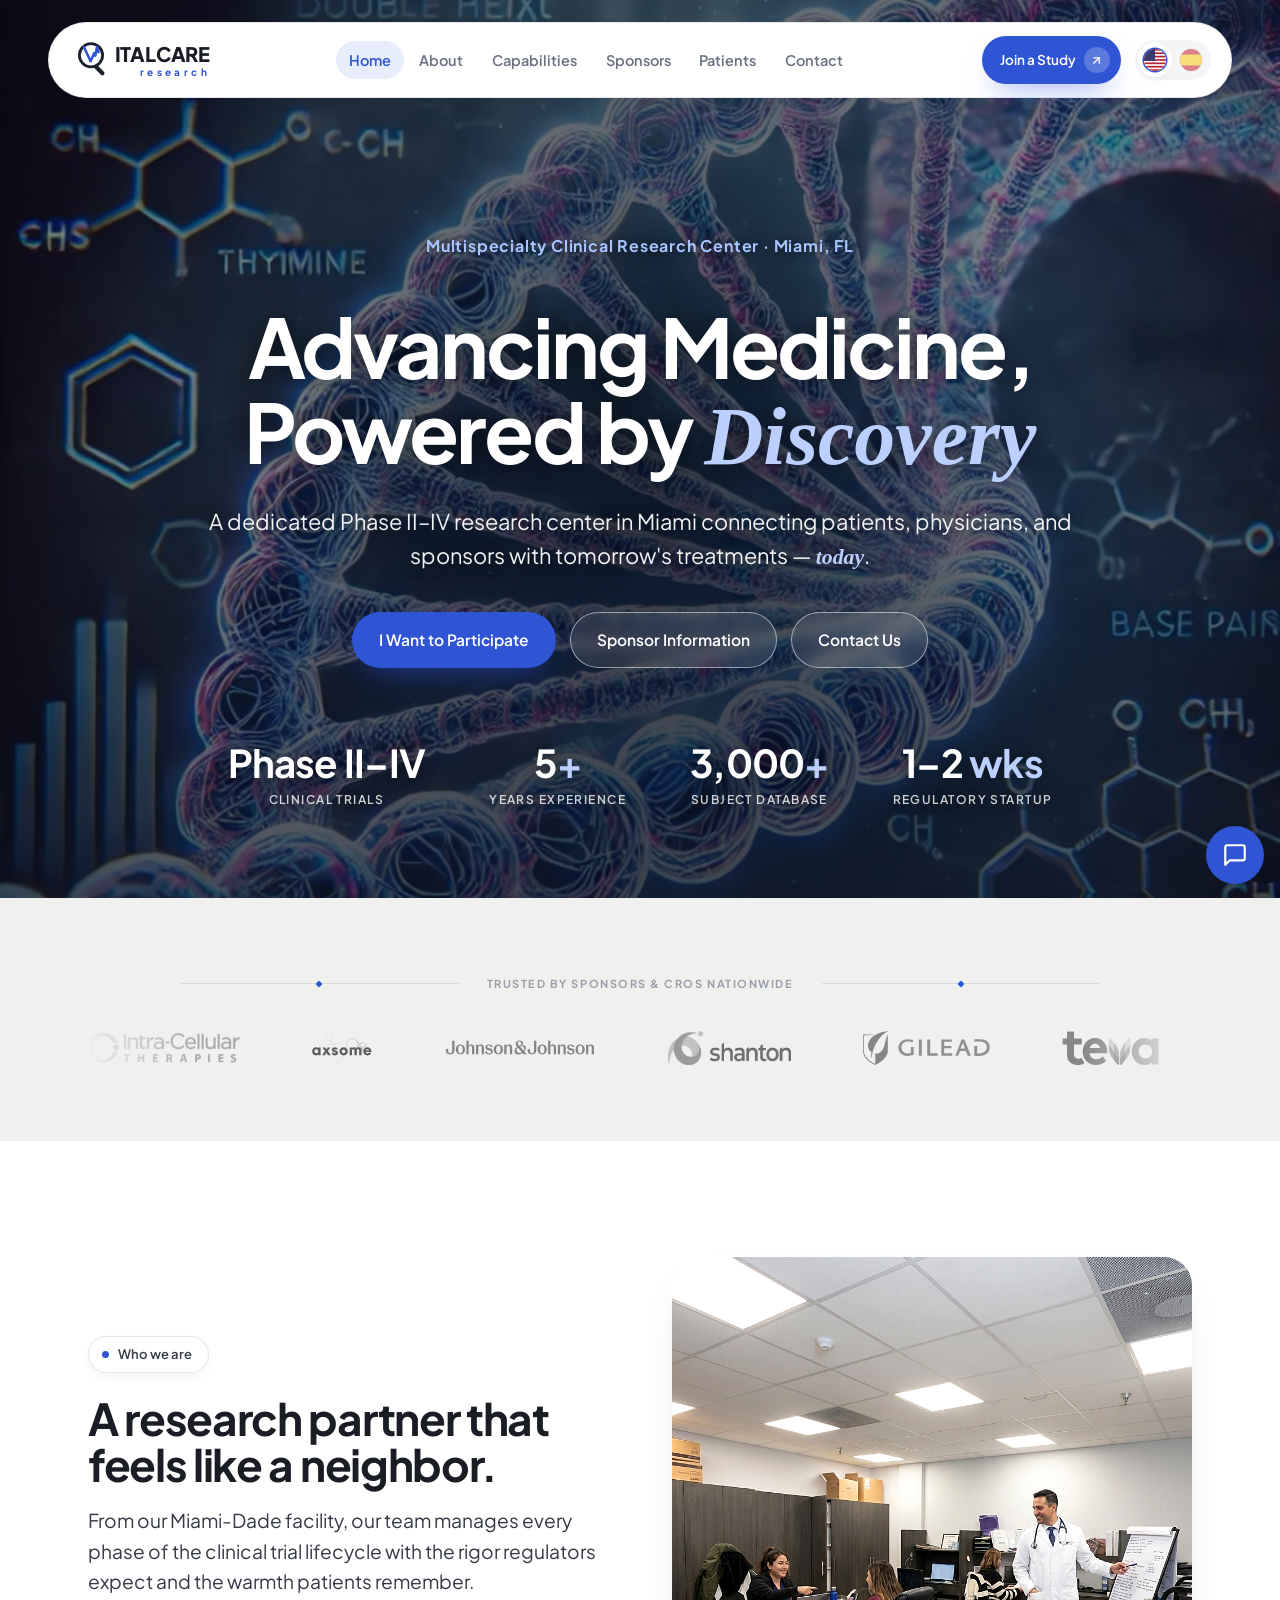
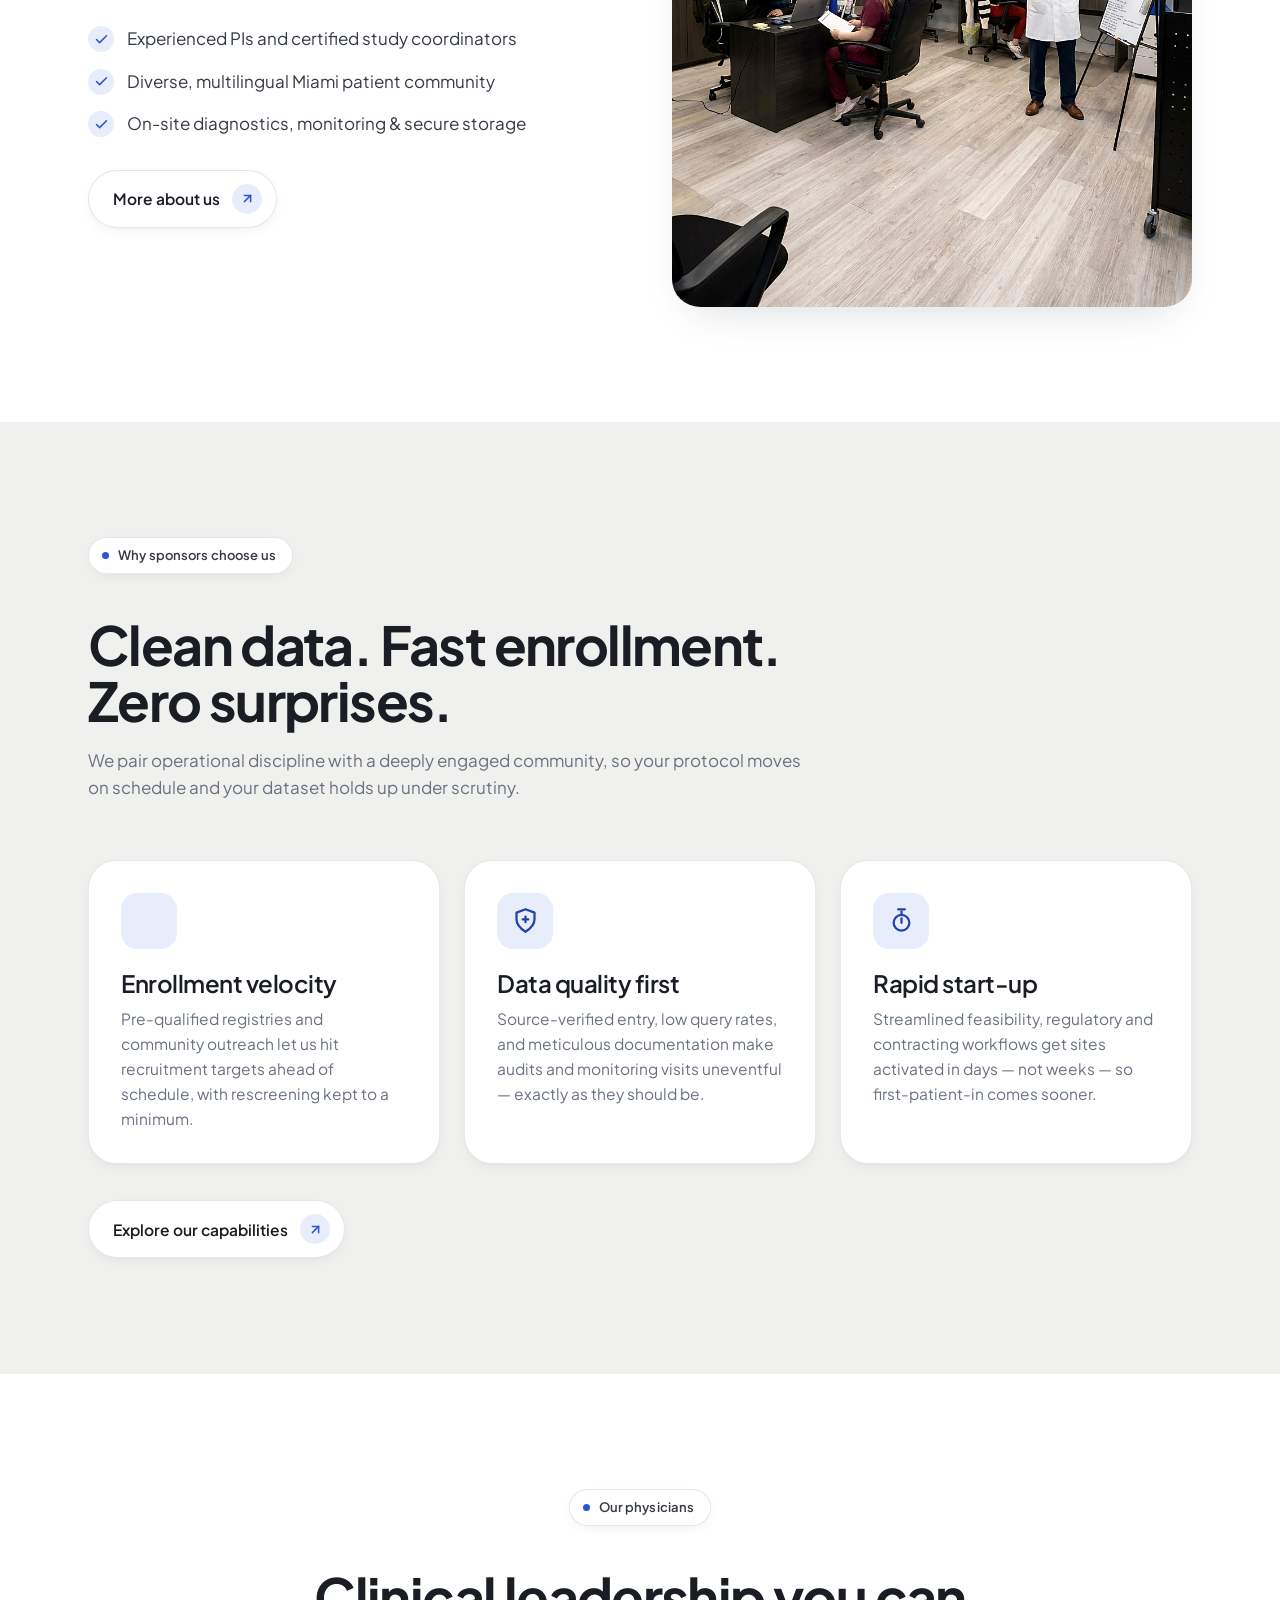
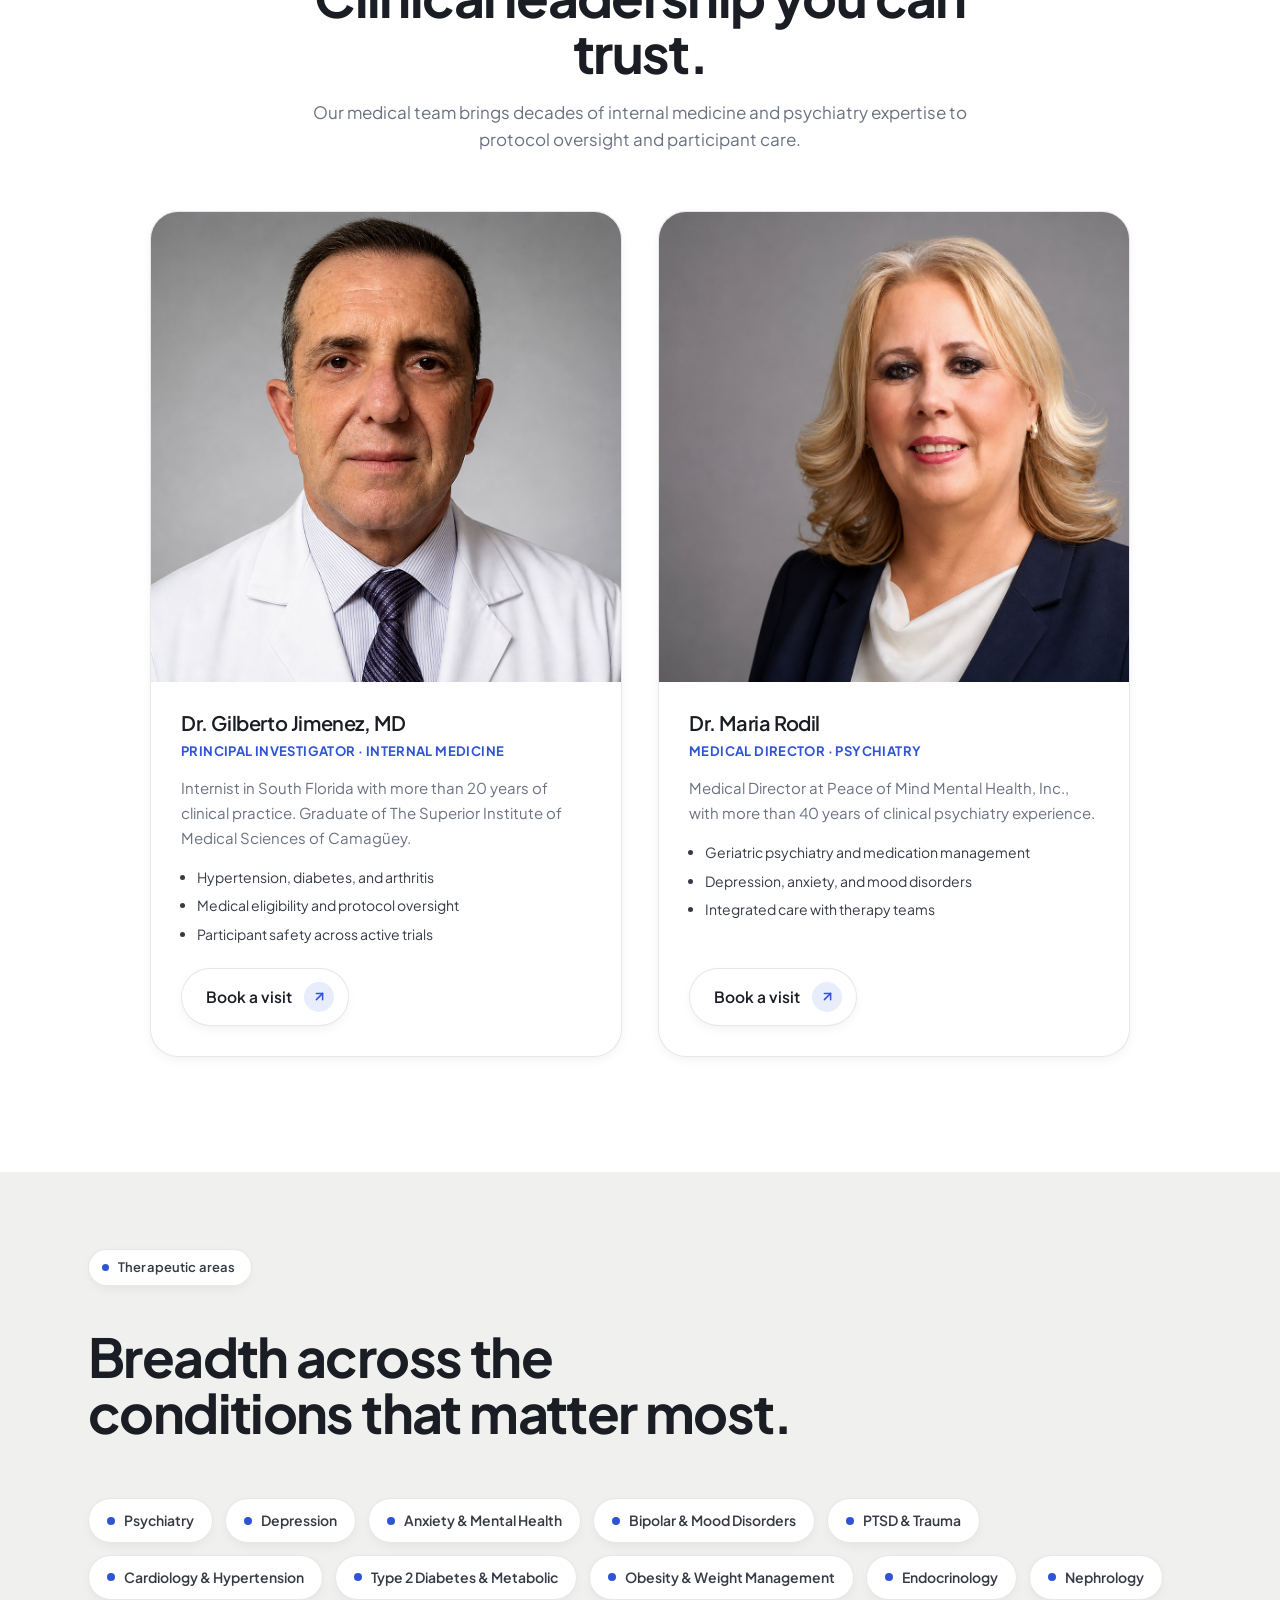
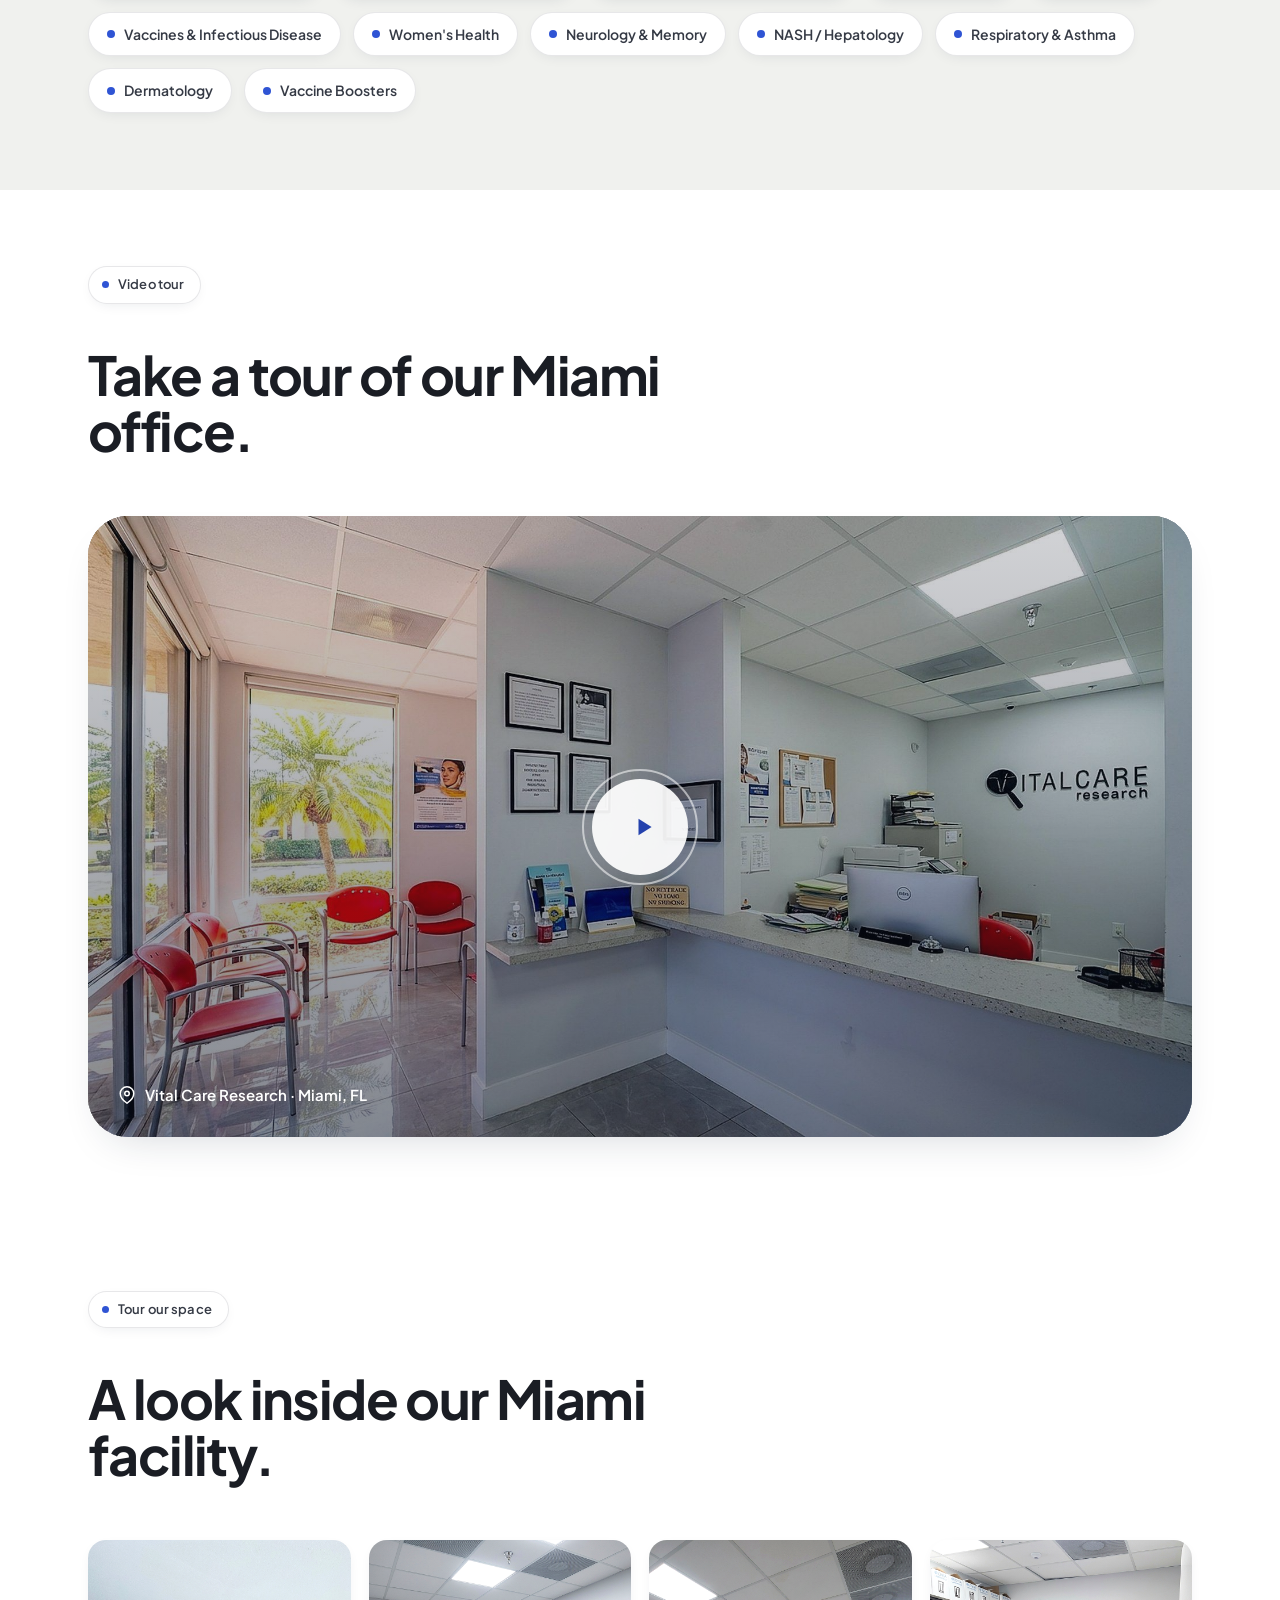
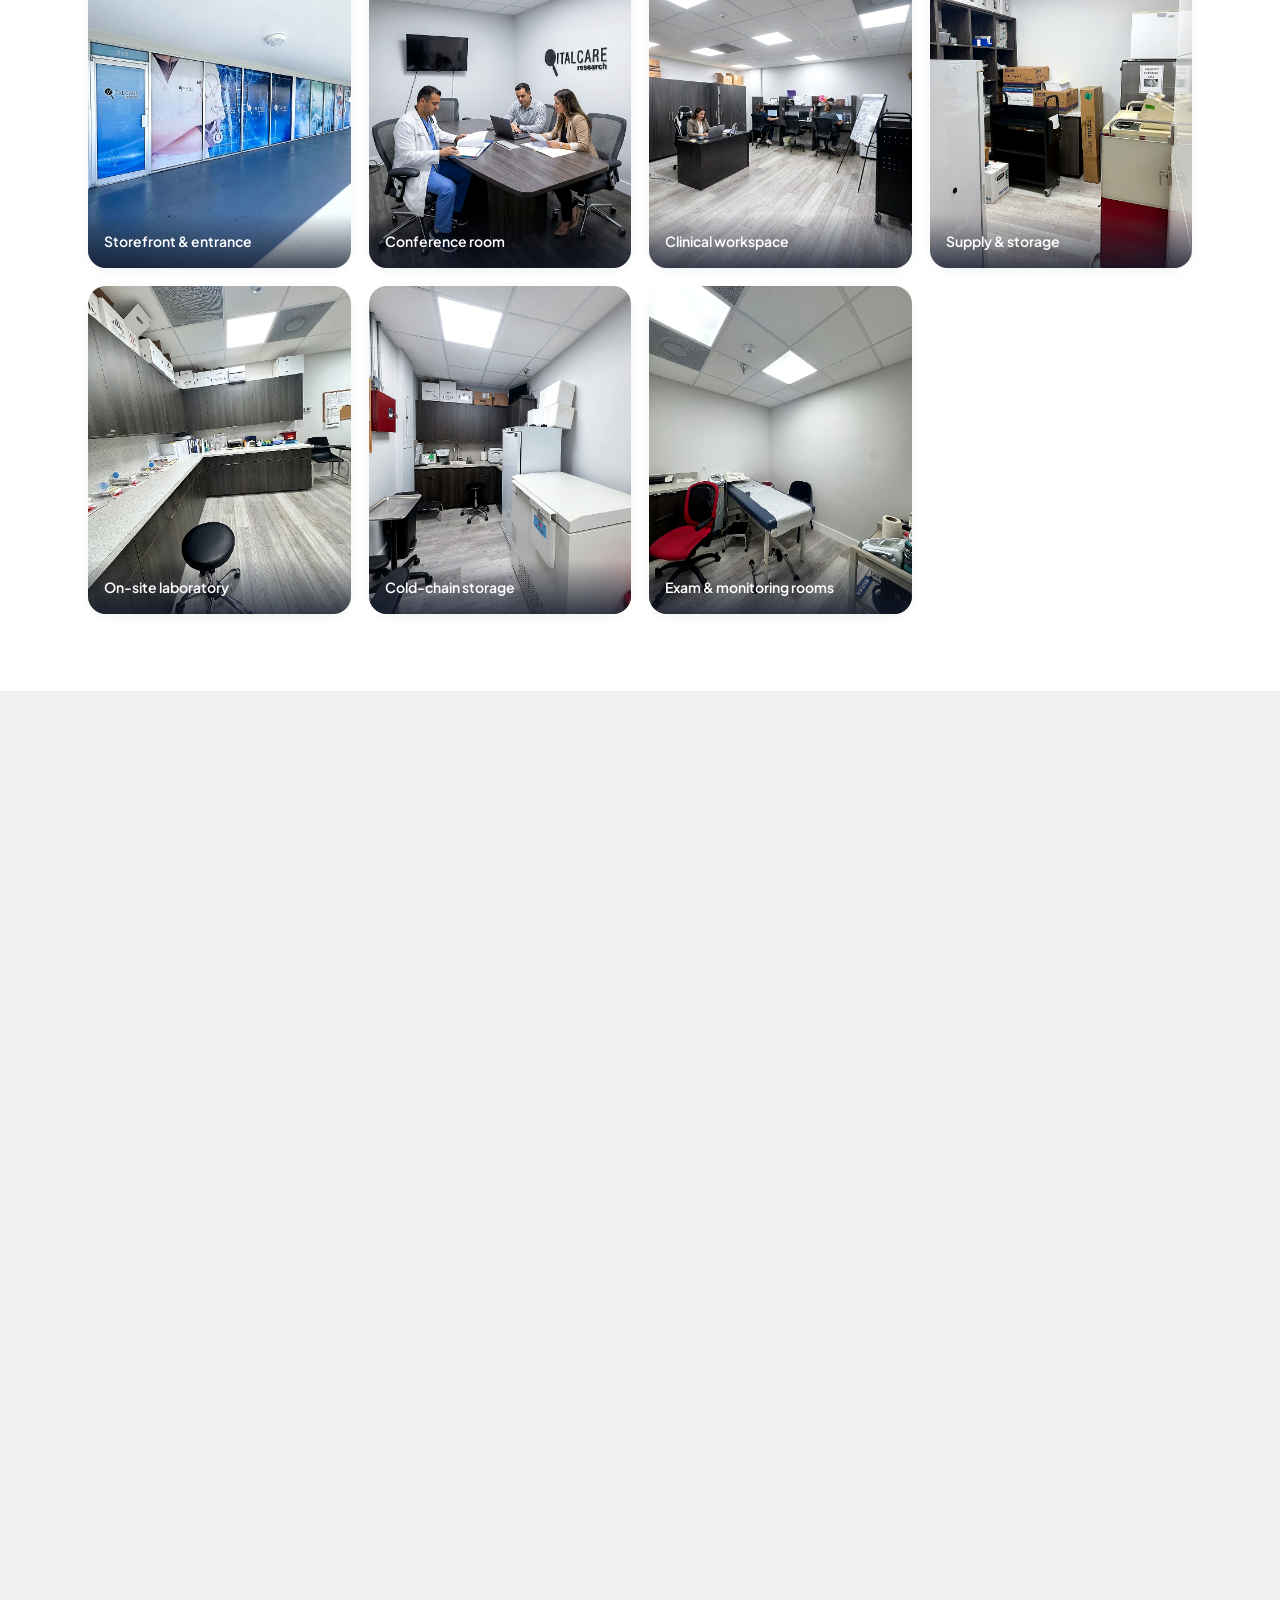
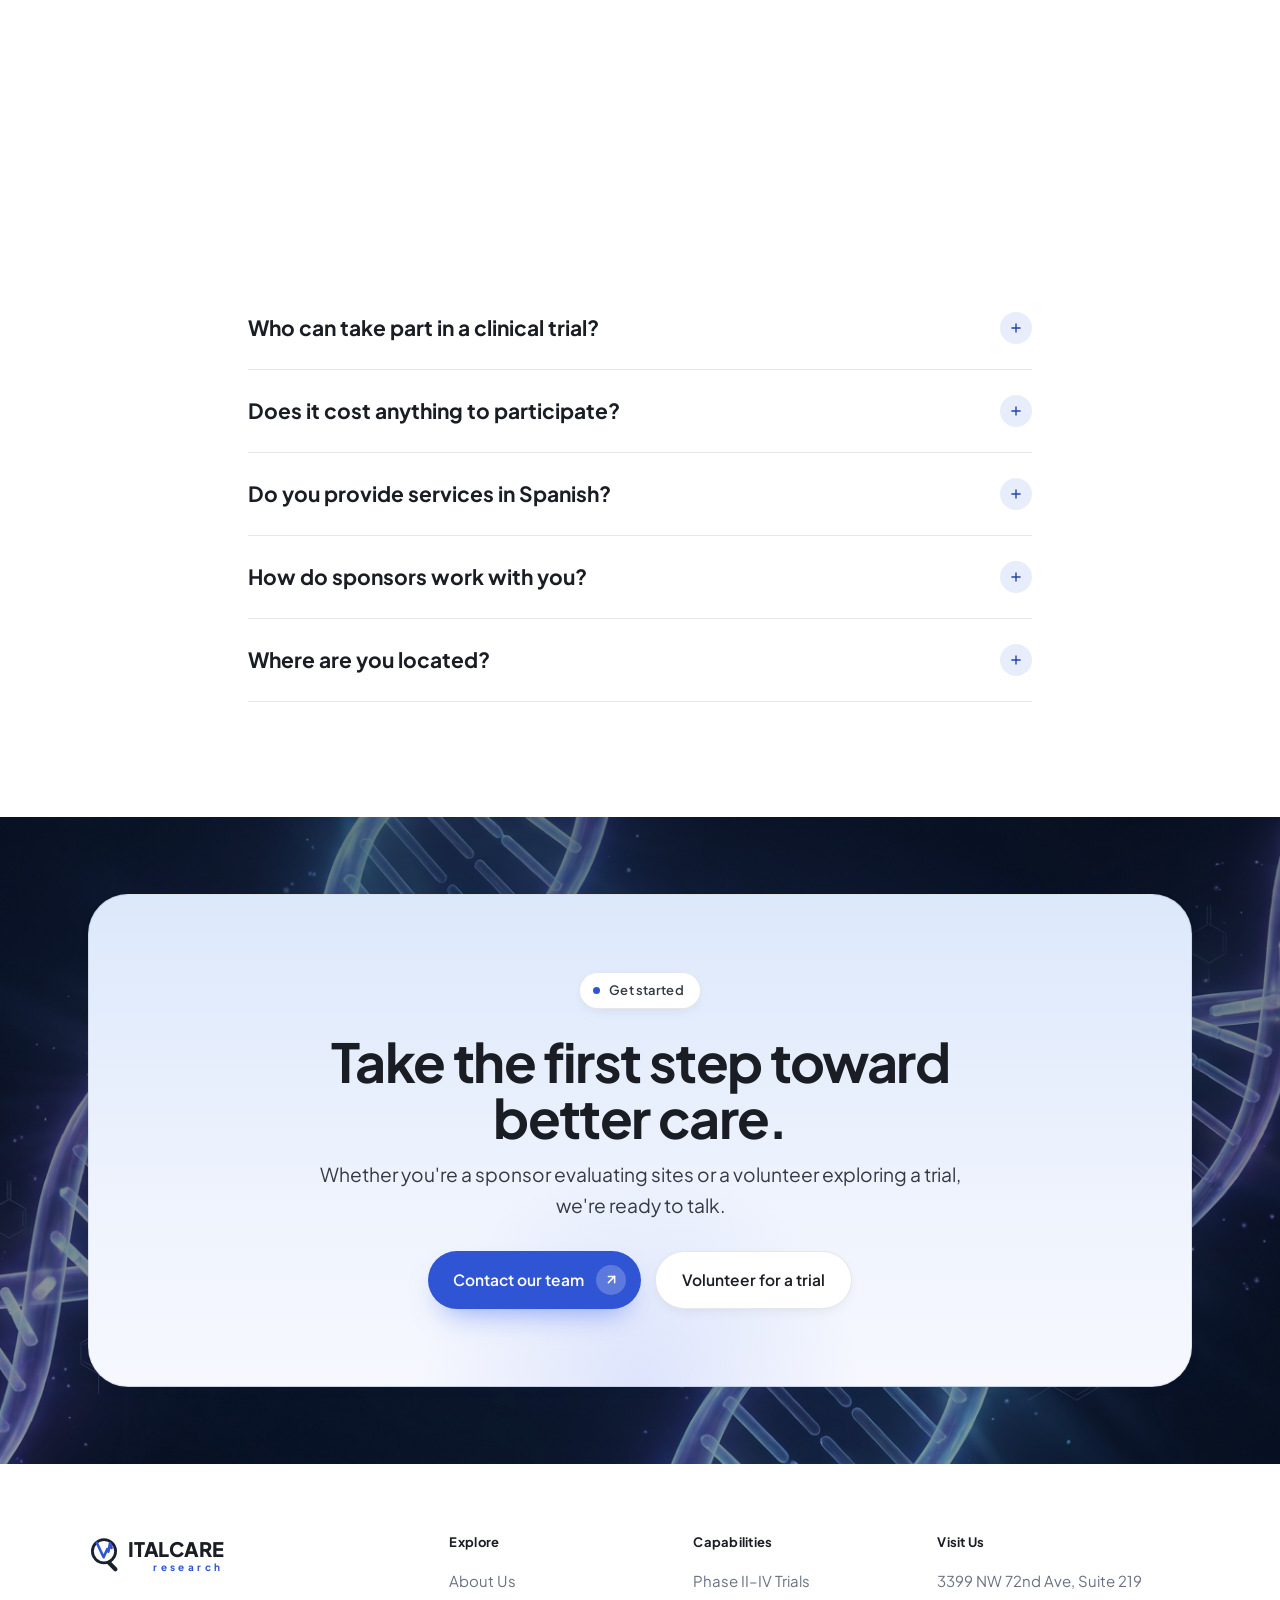
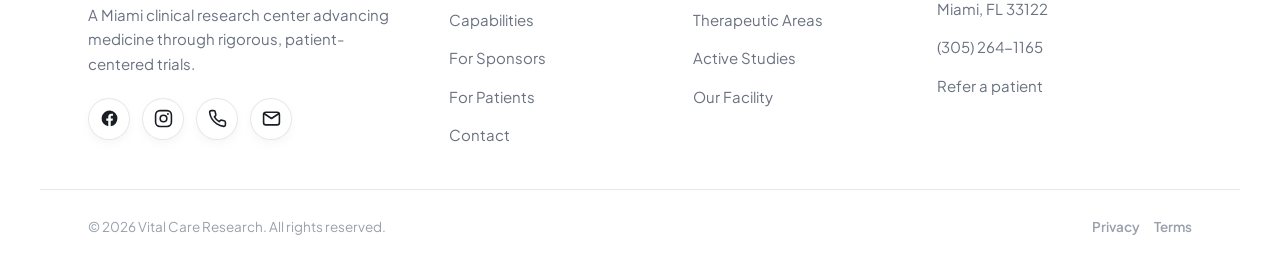
==== commit 05ea8bdf: "Enhance facility photos with Higgsfield NanoBanana Pro. Regenerate all site facility images from rea" ====
--- a/index.html
+++ b/index.html
@@ -173,7 +173,7 @@
       <a class="btn btn-ghost" style="margin-top:32px" href="about.html"><span data-es="Más sobre nosotros">More about us</span><span class="circle"><svg viewBox="0 0 24 24" fill="none" stroke="currentColor" stroke-width="2.4" stroke-linecap="round" stroke-linejoin="round"><line x1="7" y1="17" x2="17" y2="7"/><polyline points="7 7 17 7 17 17"/></svg></span></a>
     </div>
     <div class="reveal" data-d="2">
-      <img class="photo" src="img/team.png" alt="Vital Care Research clinical team" style="width:100%; aspect-ratio:4/5; border-radius:28px;">
+      <img class="photo" src="img/team.png?v=17" alt="Vital Care Research clinical team" style="width:100%; aspect-ratio:4/5; border-radius:28px;">
     </div>
   </div>
 </section>
@@ -289,9 +289,9 @@
       <h2 class="title" style="margin-top:22px;"><span data-es="Recorra nuestra oficina en Miami.">Take a tour of our Miami office.</span></h2>
     </div>
     <div class="tour reveal" id="officeTour">
-      <img class="poster" src="img/office-tour-poster.jpg" alt="Office tour preview">
+      <img class="poster" src="img/office-tour-poster.jpg?v=17" alt="Office tour preview">
       <div class="scrim"></div>
-      <video id="officeTourVid" playsinline preload="none" poster="img/office-tour-poster.jpg">
+      <video id="officeTourVid" playsinline preload="none" poster="img/office-tour-poster.jpg?v=17">
         <source src="video/office-tour.mp4" type="video/mp4">
       </video>
       <button class="playbtn" id="officeTourBtn" aria-label="Play office tour">
@@ -310,13 +310,13 @@
       <h2 class="title" style="margin-top:22px;"><span data-es="Un vistazo a nuestras instalaciones en Miami.">A look inside our Miami facility.</span></h2>
     </div>
     <div class="gallery reveal">
-      <figure><img src="img/exterior.png" alt="Storefront and entrance"><figcaption><span data-es="Fachada y entrada">Storefront &amp; entrance</span></figcaption></figure>
-      <figure><img src="img/conference.png" alt="Conference room"><figcaption><span data-es="Sala de conferencias">Conference room</span></figcaption></figure>
-      <figure><img src="img/office.png?v=16" alt="Clinical workspace"><figcaption><span data-es="Área clínica">Clinical workspace</span></figcaption></figure>
-      <figure><img src="img/storage.png" alt="Supply and storage"><figcaption><span data-es="Suministros y almacén">Supply &amp; storage</span></figcaption></figure>
-      <figure><img src="img/lab.png" alt="On-site laboratory"><figcaption><span data-es="Laboratorio en el sitio">On-site laboratory</span></figcaption></figure>
-      <figure><img src="img/cold-storage.png" alt="Cold-chain storage"><figcaption><span data-es="Almacenamiento en cadena de frío">Cold-chain storage</span></figcaption></figure>
-      <figure><img src="img/exam.png" alt="Exam and monitoring rooms"><figcaption><span data-es="Salas de examen y monitoreo">Exam &amp; monitoring rooms</span></figcaption></figure>
+      <figure><img src="img/exterior.png?v=17" alt="Storefront and entrance"><figcaption><span data-es="Fachada y entrada">Storefront &amp; entrance</span></figcaption></figure>
+      <figure><img src="img/conference.png?v=17" alt="Conference room"><figcaption><span data-es="Sala de conferencias">Conference room</span></figcaption></figure>
+      <figure><img src="img/office.png?v=17" alt="Clinical workspace"><figcaption><span data-es="Área clínica">Clinical workspace</span></figcaption></figure>
+      <figure><img src="img/storage.png?v=17" alt="Supply and storage"><figcaption><span data-es="Suministros y almacén">Supply &amp; storage</span></figcaption></figure>
+      <figure><img src="img/lab.png?v=17" alt="On-site laboratory"><figcaption><span data-es="Laboratorio en el sitio">On-site laboratory</span></figcaption></figure>
+      <figure><img src="img/cold-storage.png?v=17" alt="Cold-chain storage"><figcaption><span data-es="Almacenamiento en cadena de frío">Cold-chain storage</span></figcaption></figure>
+      <figure><img src="img/exam.png?v=17" alt="Exam and monitoring rooms"><figcaption><span data-es="Salas de examen y monitoreo">Exam &amp; monitoring rooms</span></figcaption></figure>
     </div>
   </div>
 </section>
@@ -330,7 +330,7 @@
       <p><span data-es="Un centro moderno y luminoso en el corazón de Miami-Dade, donde nuestro equipo bilingüe recibe a la comunidad cada día.">A bright, modern center in the heart of Miami-Dade, where our bilingual team welcomes the community every day.</span></p>
     </div>
     <div class="facility reveal" data-d="1">
-      <img src="img/exterior.png" alt="Vital Care Research storefront and entrance in Miami">
+      <img src="img/exterior.png?v=17" alt="Vital Care Research storefront and entrance in Miami">
       <div class="scrim"></div>
       <div class="cap">
         <div>
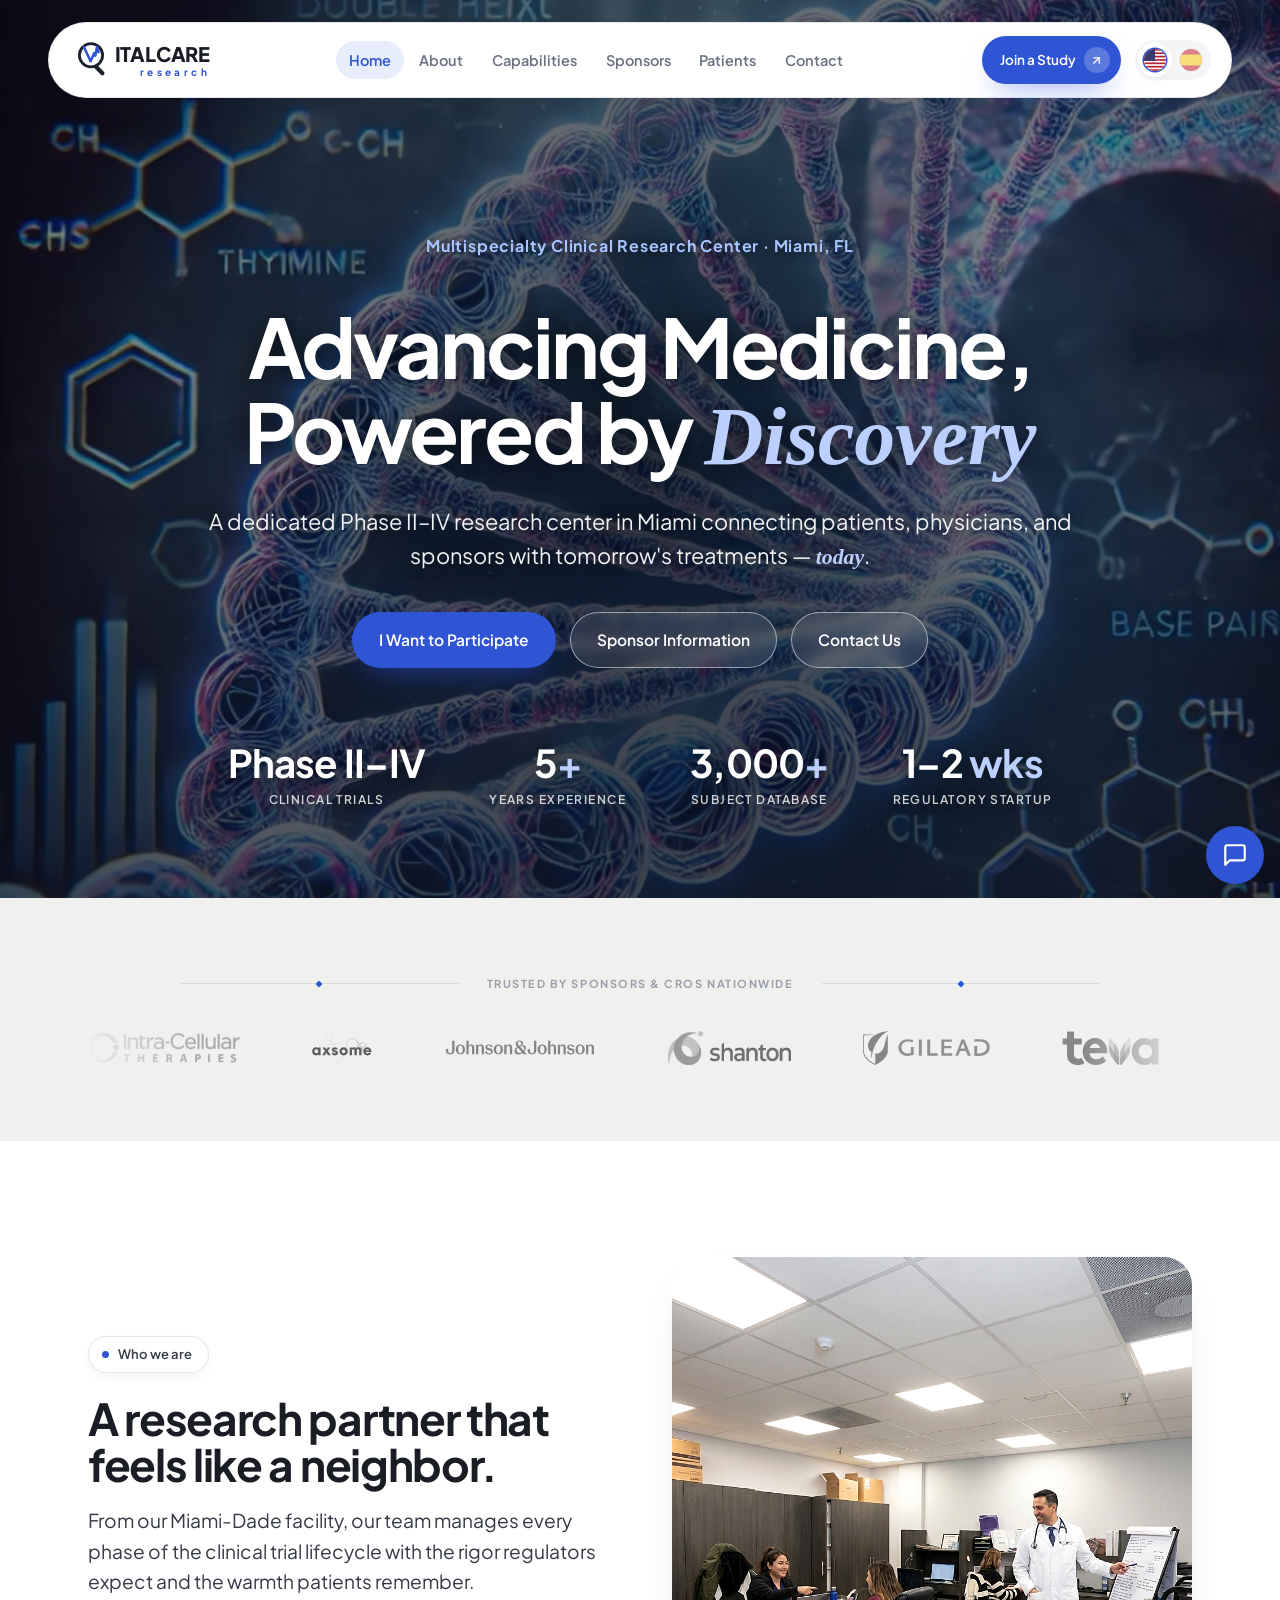
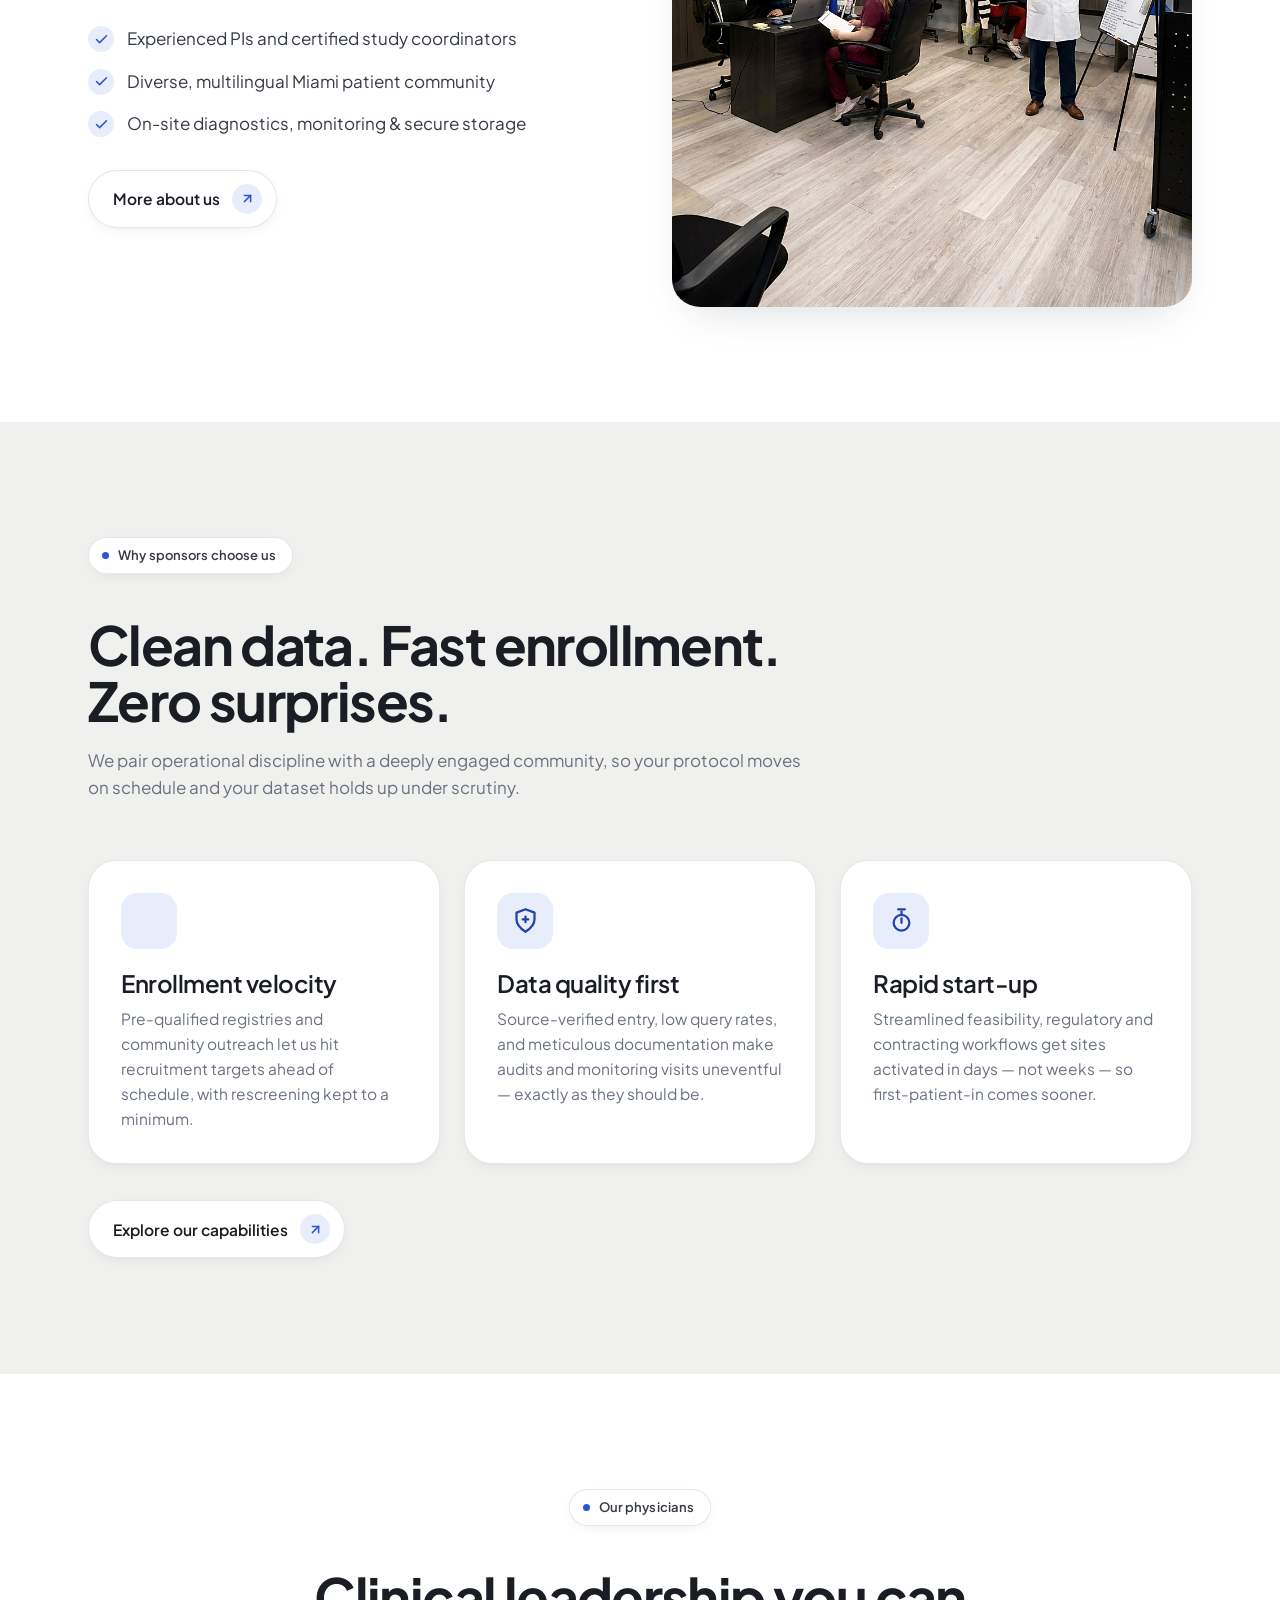
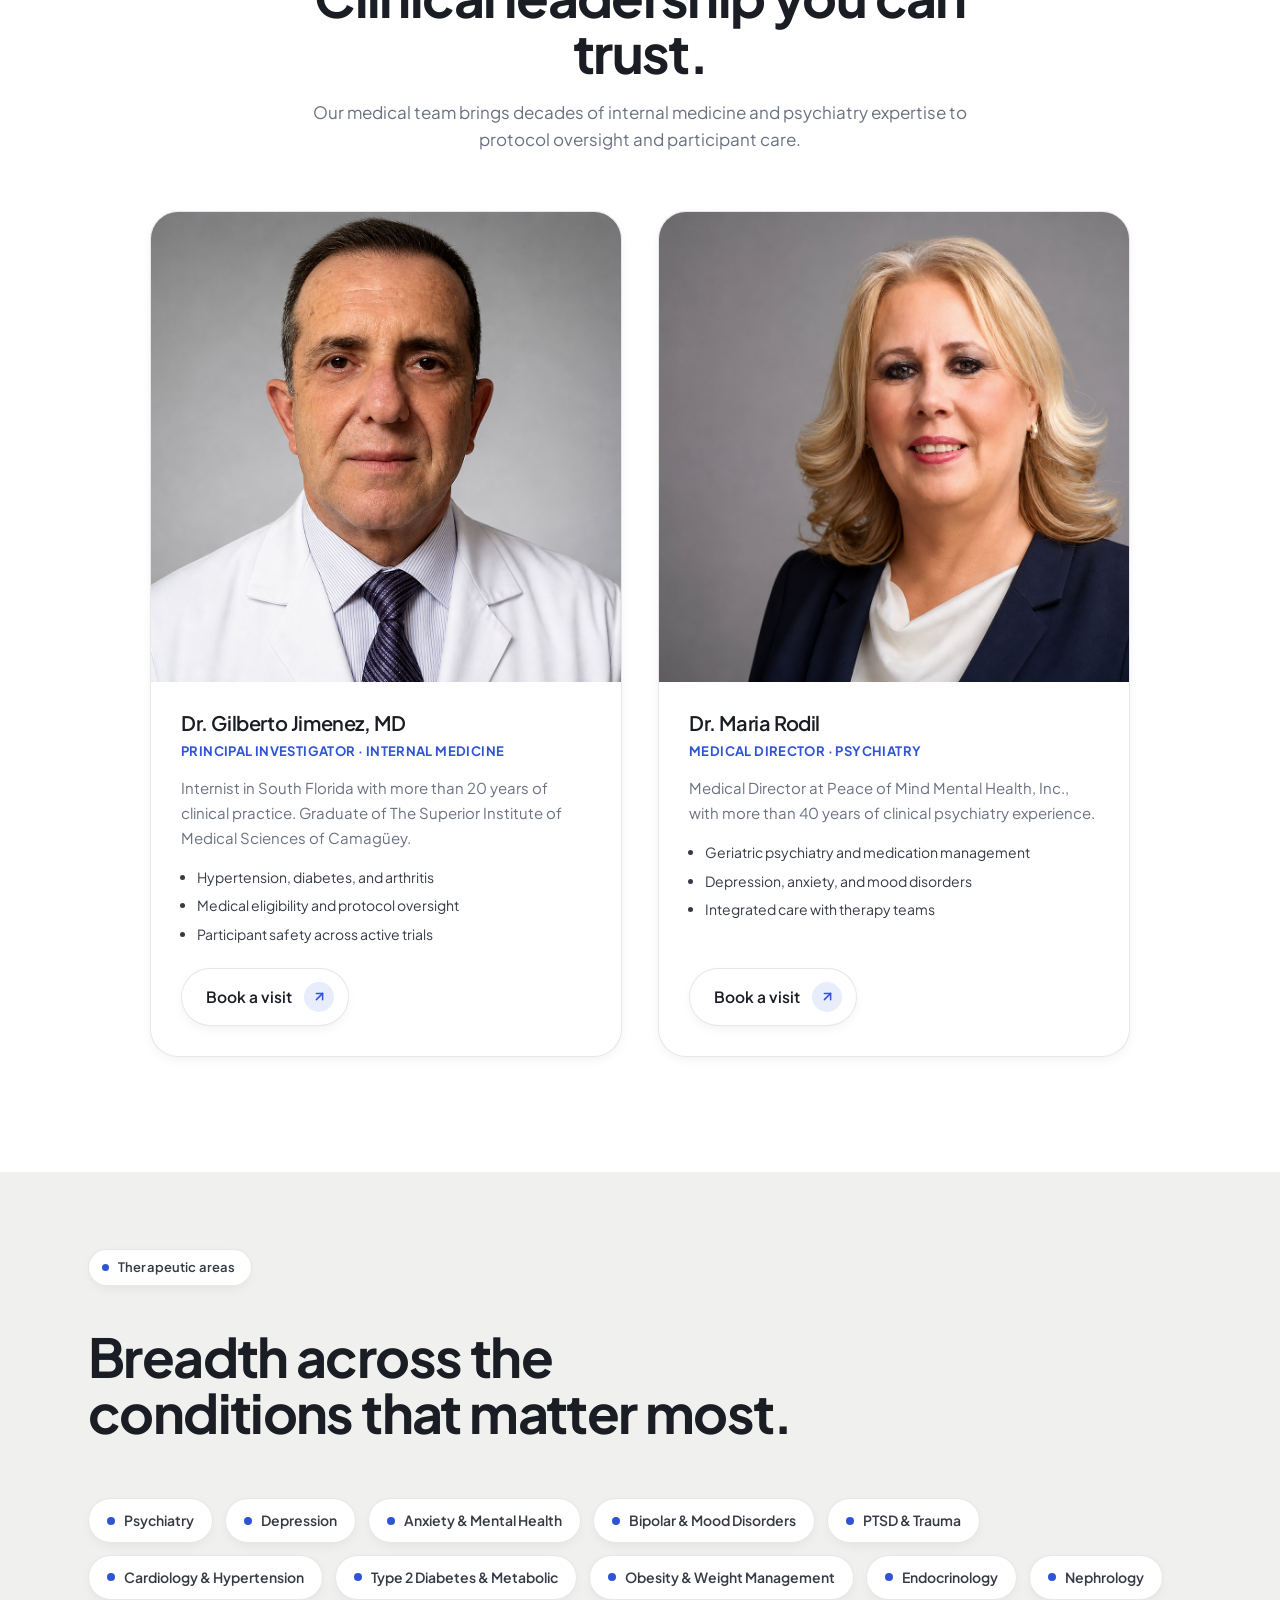
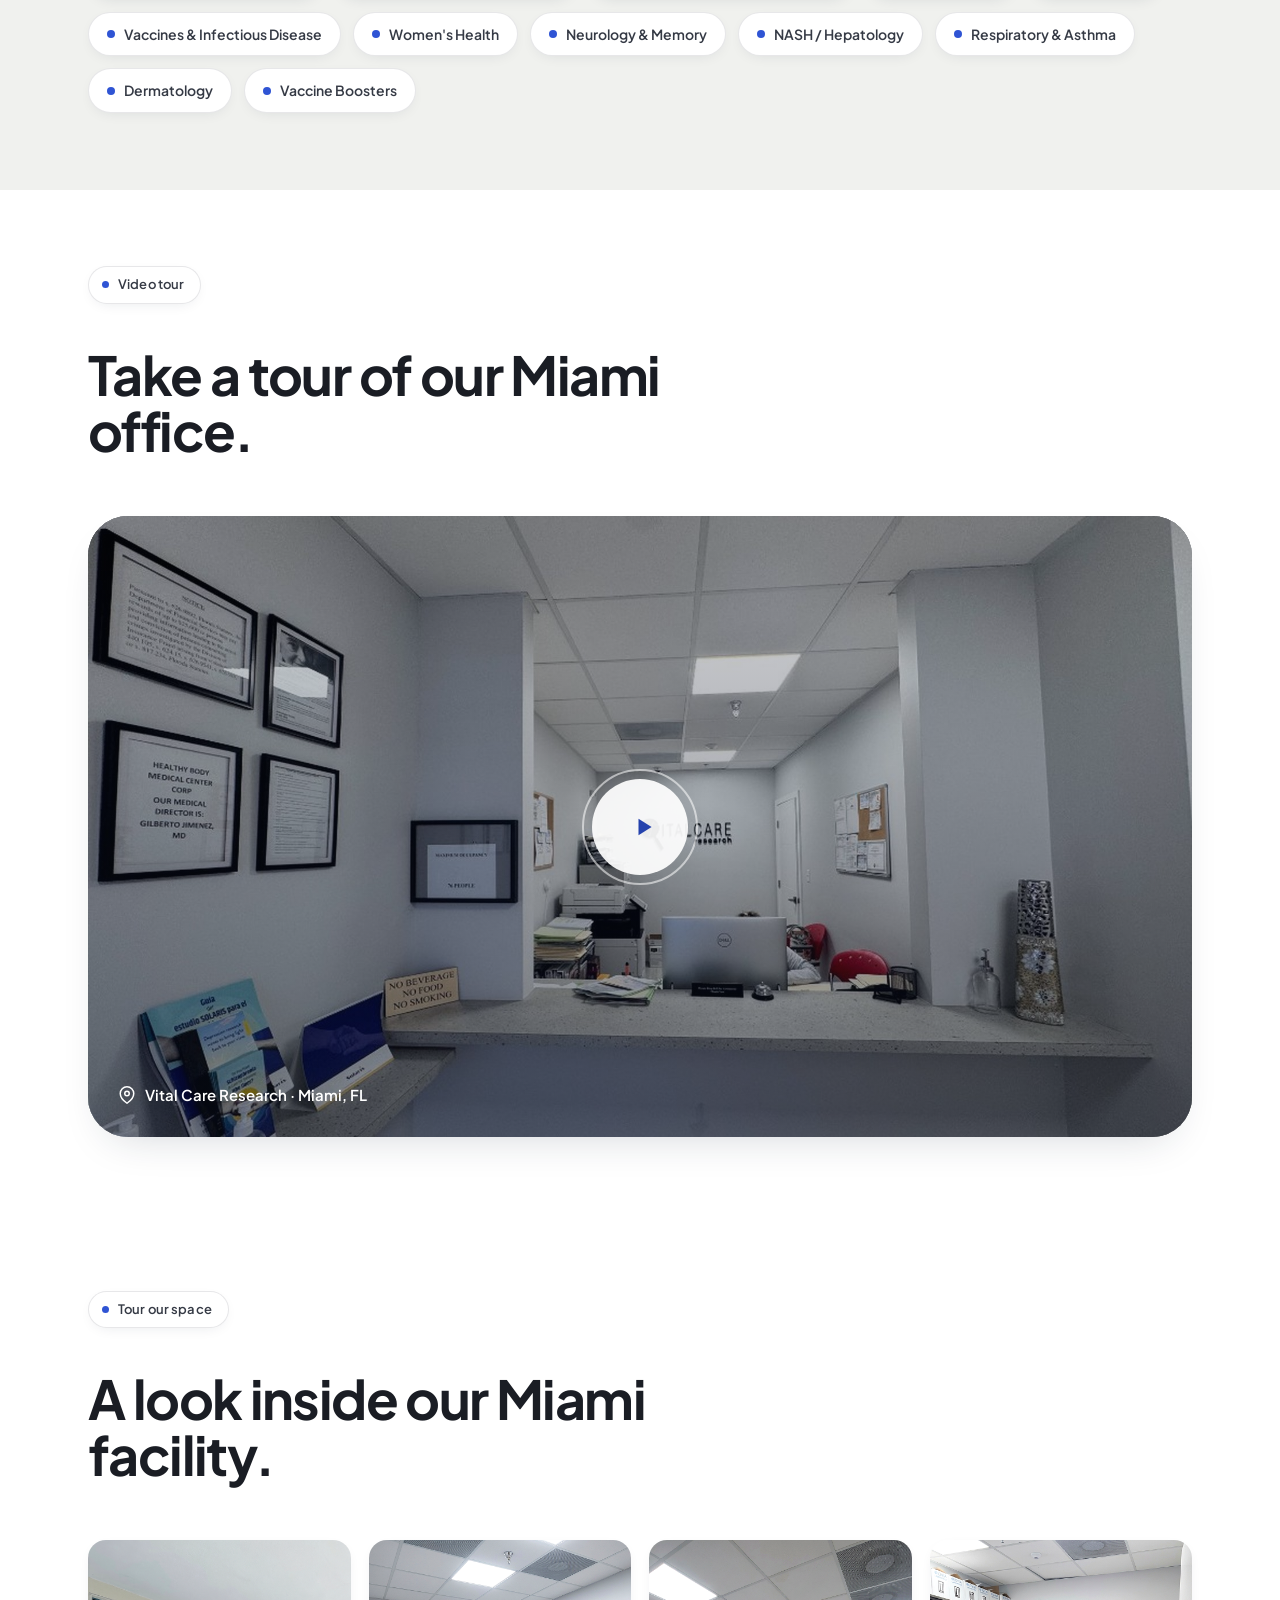
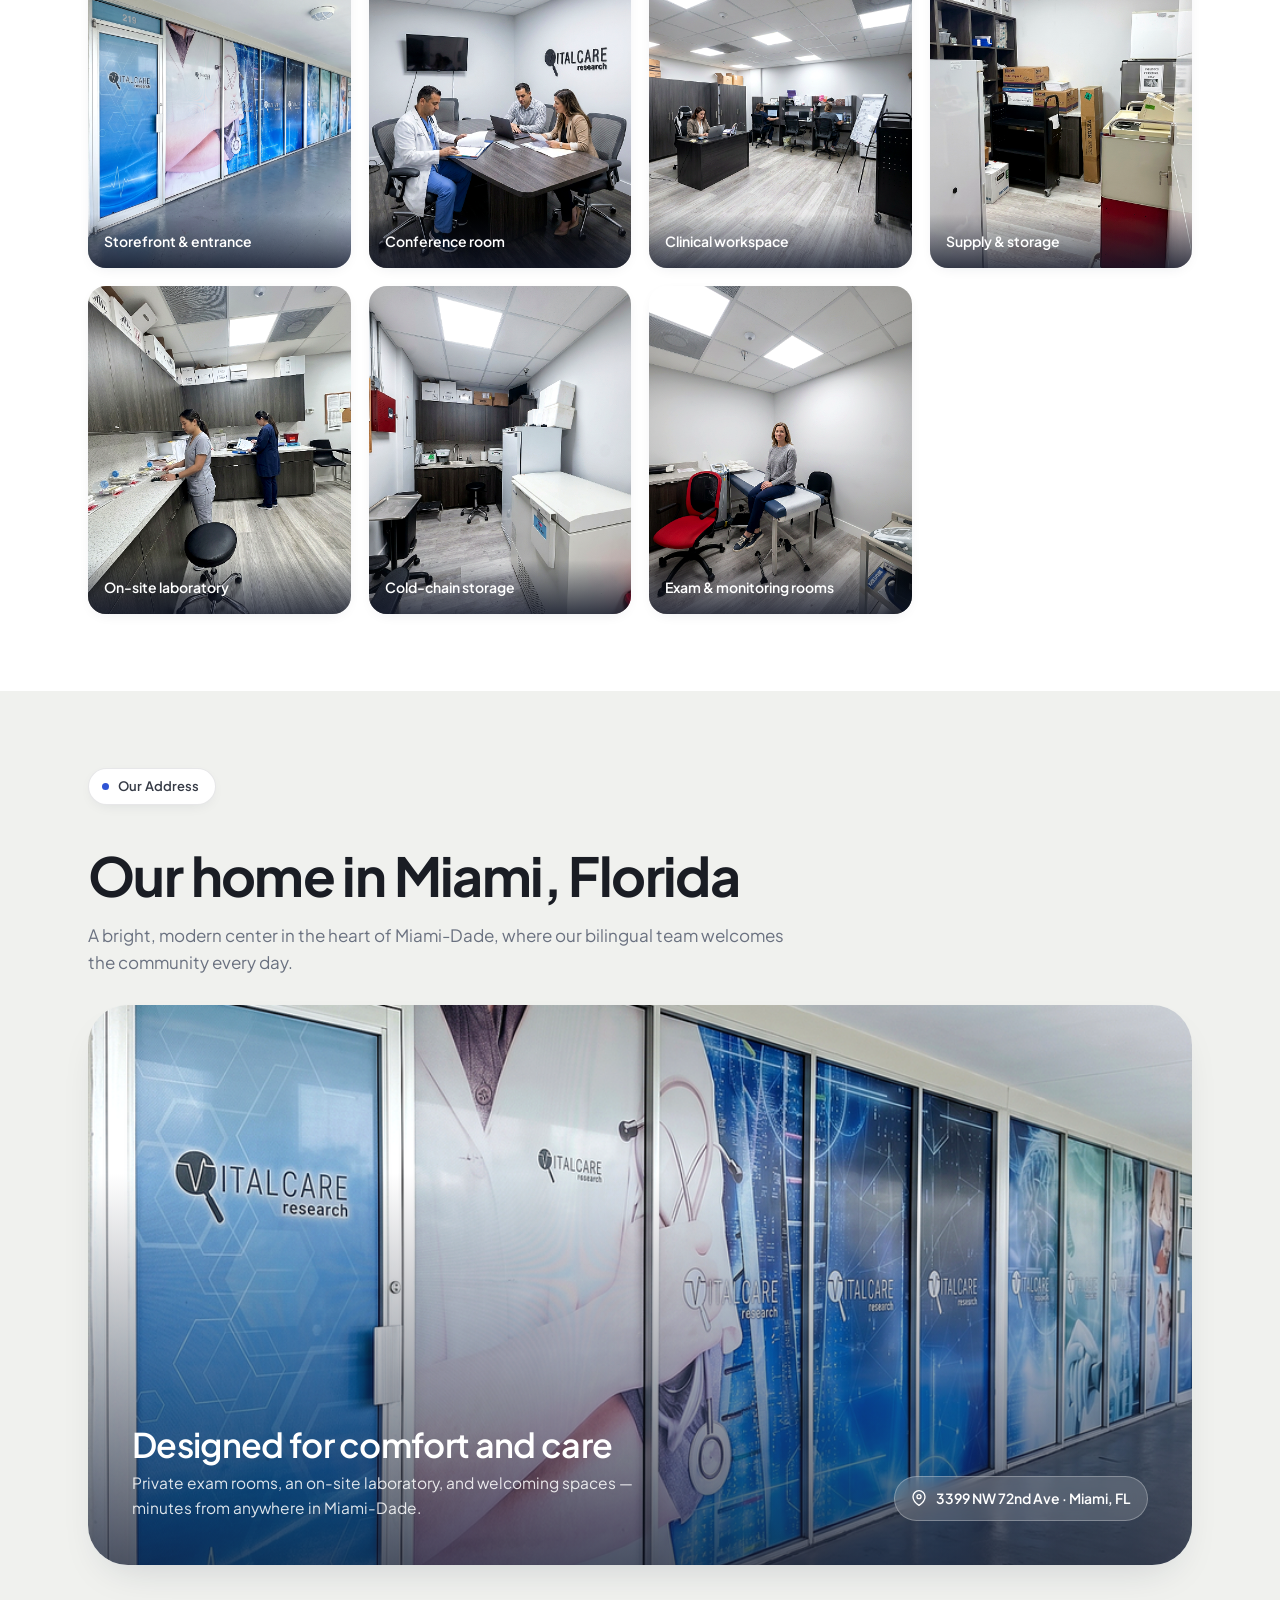
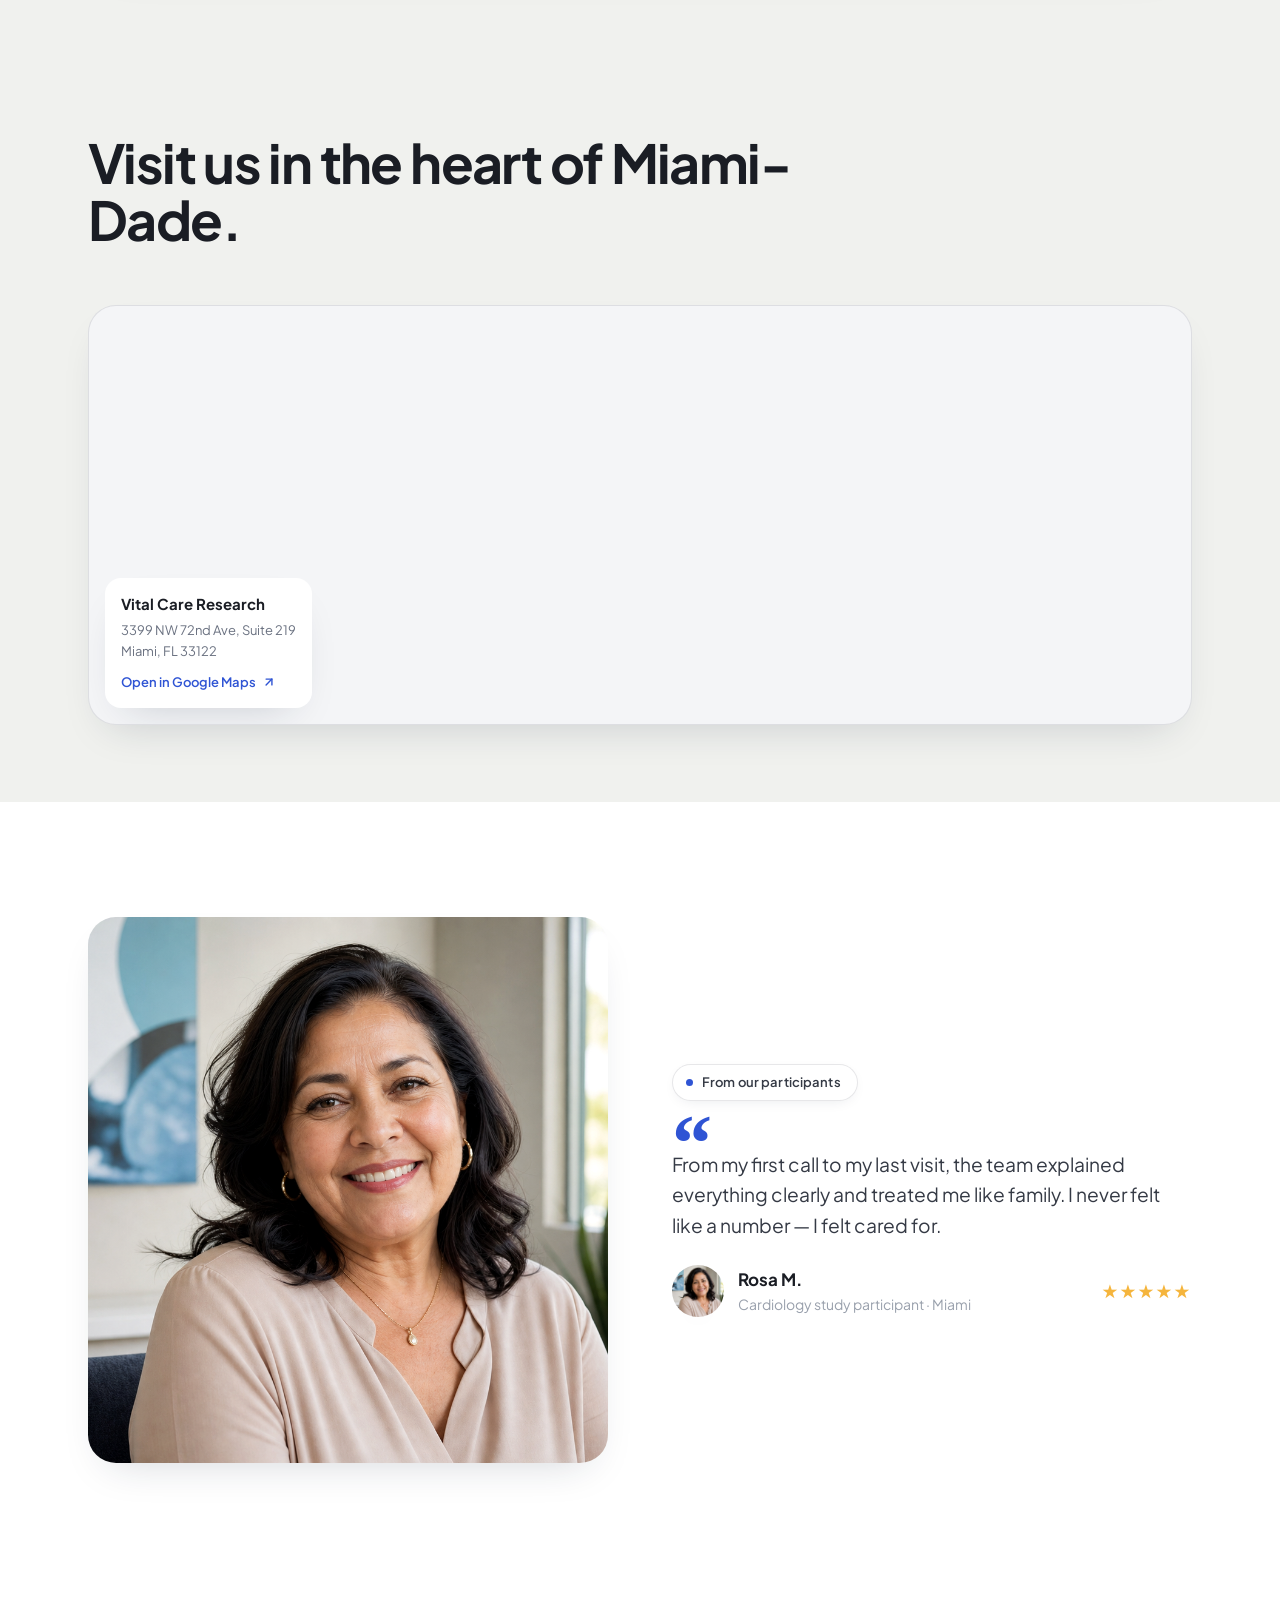
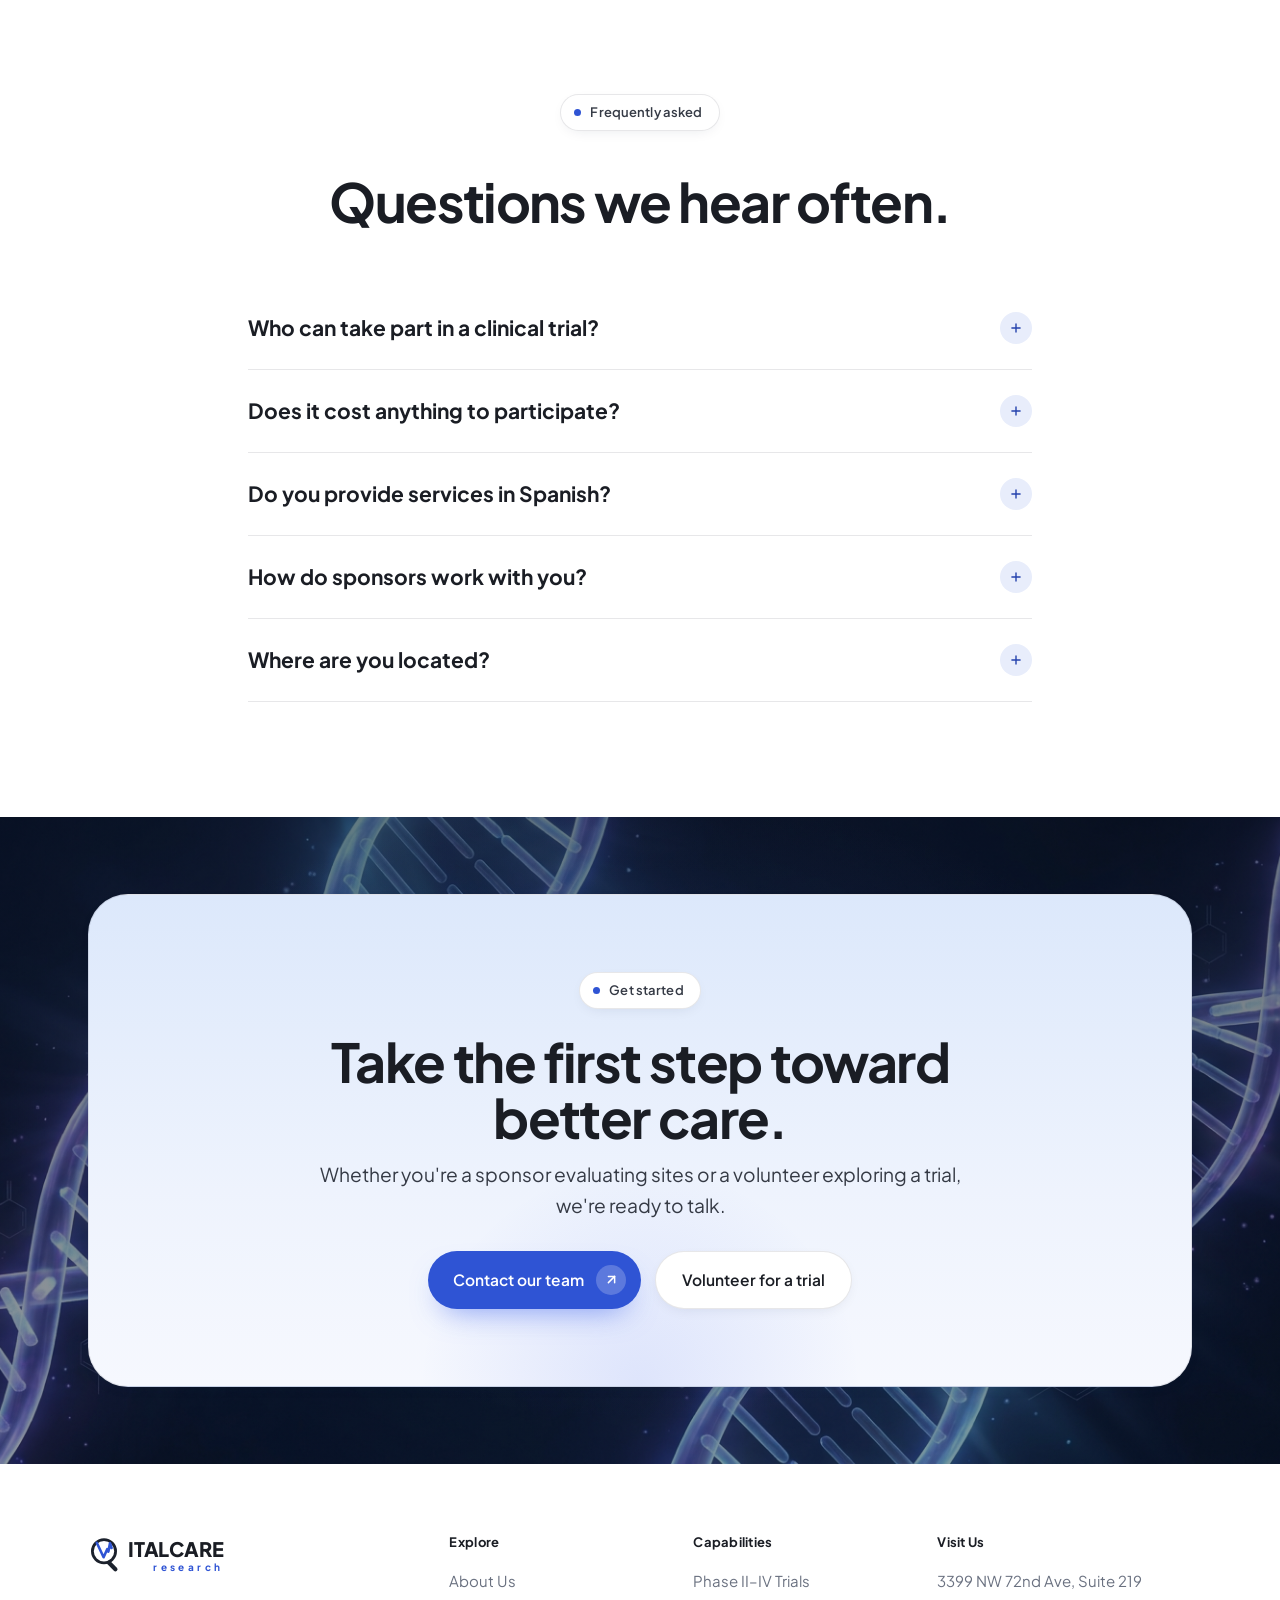
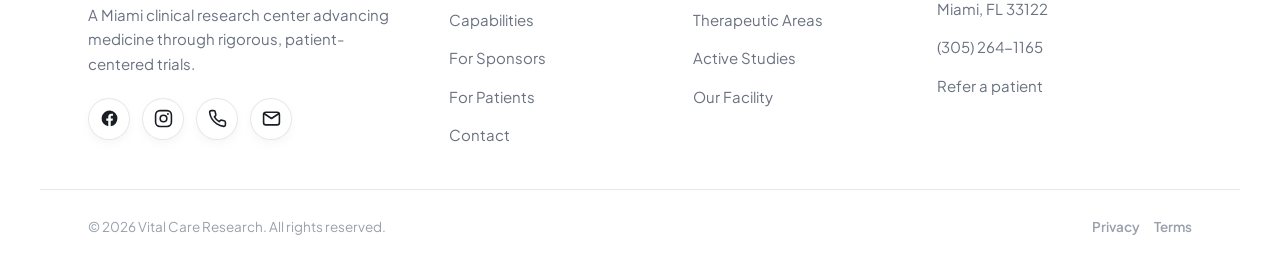
==== commit ab95a219: "Refresh facility media, capability icons, and office tour video. Regenerate exterior, exam, and lab " ====
--- a/index.html
+++ b/index.html
@@ -289,10 +289,10 @@
       <h2 class="title" style="margin-top:22px;"><span data-es="Recorra nuestra oficina en Miami.">Take a tour of our Miami office.</span></h2>
     </div>
     <div class="tour reveal" id="officeTour">
-      <img class="poster" src="img/office-tour-poster.jpg?v=17" alt="Office tour preview">
+      <img class="poster" src="img/office-tour-poster.jpg?v=19" alt="Office tour preview">
       <div class="scrim"></div>
-      <video id="officeTourVid" playsinline preload="none" poster="img/office-tour-poster.jpg?v=17">
-        <source src="video/office-tour.mp4" type="video/mp4">
+      <video id="officeTourVid" playsinline preload="none" poster="img/office-tour-poster.jpg?v=19">
+        <source src="video/vitalcare_office_video.mp4" type="video/mp4">
       </video>
       <button class="playbtn" id="officeTourBtn" aria-label="Play office tour">
         <svg viewBox="0 0 24 24" fill="currentColor"><path d="M8 5v14l11-7z"/></svg>
@@ -310,13 +310,13 @@
       <h2 class="title" style="margin-top:22px;"><span data-es="Un vistazo a nuestras instalaciones en Miami.">A look inside our Miami facility.</span></h2>
     </div>
     <div class="gallery reveal">
-      <figure><img src="img/exterior.png?v=17" alt="Storefront and entrance"><figcaption><span data-es="Fachada y entrada">Storefront &amp; entrance</span></figcaption></figure>
+      <figure><img src="img/exterior.png?v=18" alt="Storefront and entrance"><figcaption><span data-es="Fachada y entrada">Storefront &amp; entrance</span></figcaption></figure>
       <figure><img src="img/conference.png?v=17" alt="Conference room"><figcaption><span data-es="Sala de conferencias">Conference room</span></figcaption></figure>
       <figure><img src="img/office.png?v=17" alt="Clinical workspace"><figcaption><span data-es="Área clínica">Clinical workspace</span></figcaption></figure>
       <figure><img src="img/storage.png?v=17" alt="Supply and storage"><figcaption><span data-es="Suministros y almacén">Supply &amp; storage</span></figcaption></figure>
-      <figure><img src="img/lab.png?v=17" alt="On-site laboratory"><figcaption><span data-es="Laboratorio en el sitio">On-site laboratory</span></figcaption></figure>
+      <figure><img src="img/lab.png?v=18" alt="On-site laboratory"><figcaption><span data-es="Laboratorio en el sitio">On-site laboratory</span></figcaption></figure>
       <figure><img src="img/cold-storage.png?v=17" alt="Cold-chain storage"><figcaption><span data-es="Almacenamiento en cadena de frío">Cold-chain storage</span></figcaption></figure>
-      <figure><img src="img/exam.png?v=17" alt="Exam and monitoring rooms"><figcaption><span data-es="Salas de examen y monitoreo">Exam &amp; monitoring rooms</span></figcaption></figure>
+      <figure><img src="img/exam.png?v=18" alt="Exam and monitoring rooms"><figcaption><span data-es="Salas de examen y monitoreo">Exam &amp; monitoring rooms</span></figcaption></figure>
     </div>
   </div>
 </section>
@@ -330,7 +330,7 @@
       <p><span data-es="Un centro moderno y luminoso en el corazón de Miami-Dade, donde nuestro equipo bilingüe recibe a la comunidad cada día.">A bright, modern center in the heart of Miami-Dade, where our bilingual team welcomes the community every day.</span></p>
     </div>
     <div class="facility reveal" data-d="1">
-      <img src="img/exterior.png?v=17" alt="Vital Care Research storefront and entrance in Miami">
+      <img src="img/exterior.png?v=18" alt="Vital Care Research storefront and entrance in Miami">
       <div class="scrim"></div>
       <div class="cap">
         <div>
--- a/assets/styles.css
+++ b/assets/styles.css
@@ -211,14 +211,14 @@
 .card { background: var(--surface); border: 1px solid var(--line); border-radius: var(--radius-lg); padding: 32px; box-shadow: var(--shadow-sm); transition: transform .35s var(--ease), box-shadow .35s; position: relative; overflow: hidden; }
 .card:hover { transform: translateY(-6px); box-shadow: var(--shadow); }
 .card .ico { width: 56px; height: 56px; border-radius: 16px; display: flex; align-items: center; justify-content: center; background: var(--blue-soft); color: var(--blue-deep); margin-bottom: 22px; animation: icoFloat 3.6s ease-in-out infinite; }
-.card .ico svg { width: 27px; height: 27px; transform-origin: center; transition: transform .4s var(--ease); animation: icoPulse 2.8s ease-in-out infinite; }
-.card:nth-child(2) .ico svg { animation-delay: .45s; }
-.card:nth-child(3) .ico svg { animation-delay: .9s; }
-.card:nth-child(4) .ico svg { animation-delay: 1.3s; }
-.card:nth-child(5) .ico svg { animation-delay: .6s; }
-.card:nth-child(6) .ico svg { animation-delay: 1.05s; }
+.card .ico svg, .card .ico img { width: 27px; height: 27px; transform-origin: center; transition: transform .4s var(--ease); animation: icoPulse 2.8s ease-in-out infinite; }
+.card:nth-child(2) .ico svg, .card:nth-child(2) .ico img { animation-delay: .45s; }
+.card:nth-child(3) .ico svg, .card:nth-child(3) .ico img { animation-delay: .9s; }
+.card:nth-child(4) .ico svg, .card:nth-child(4) .ico img { animation-delay: 1.3s; }
+.card:nth-child(5) .ico svg, .card:nth-child(5) .ico img { animation-delay: .6s; }
+.card:nth-child(6) .ico svg, .card:nth-child(6) .ico img { animation-delay: 1.05s; }
 .card:hover .ico { animation: none; }
-.card:hover .ico svg { animation-play-state: paused; transform: scale(1.16); }
+.card:hover .ico svg, .card:hover .ico img { animation-play-state: paused; transform: scale(1.16); }
 @keyframes icoFloat { 0%,100% { transform: translateY(0); } 50% { transform: translateY(-4px); } }
 @keyframes icoPulse { 0%,100% { transform: scale(1) rotate(0deg); } 50% { transform: scale(1.13) rotate(-2deg); } }
 /* ECG / heartbeat draw */
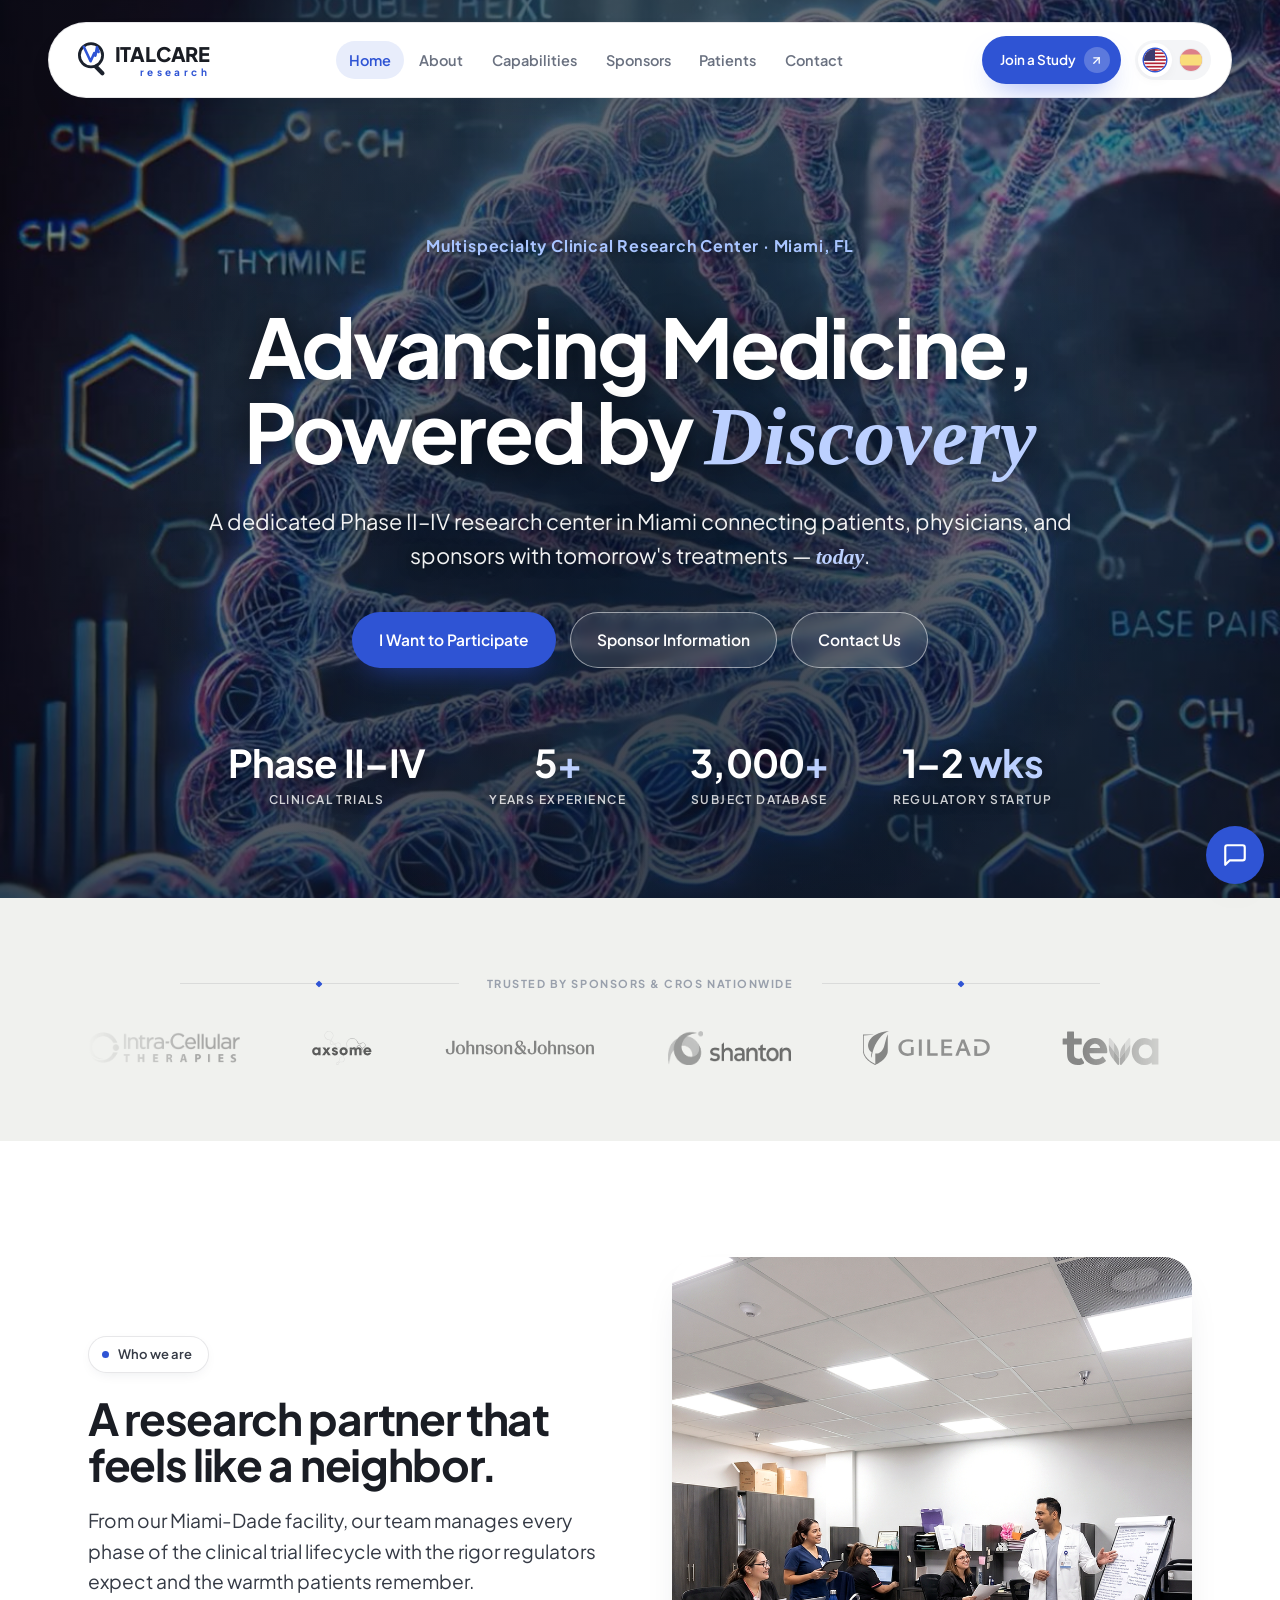
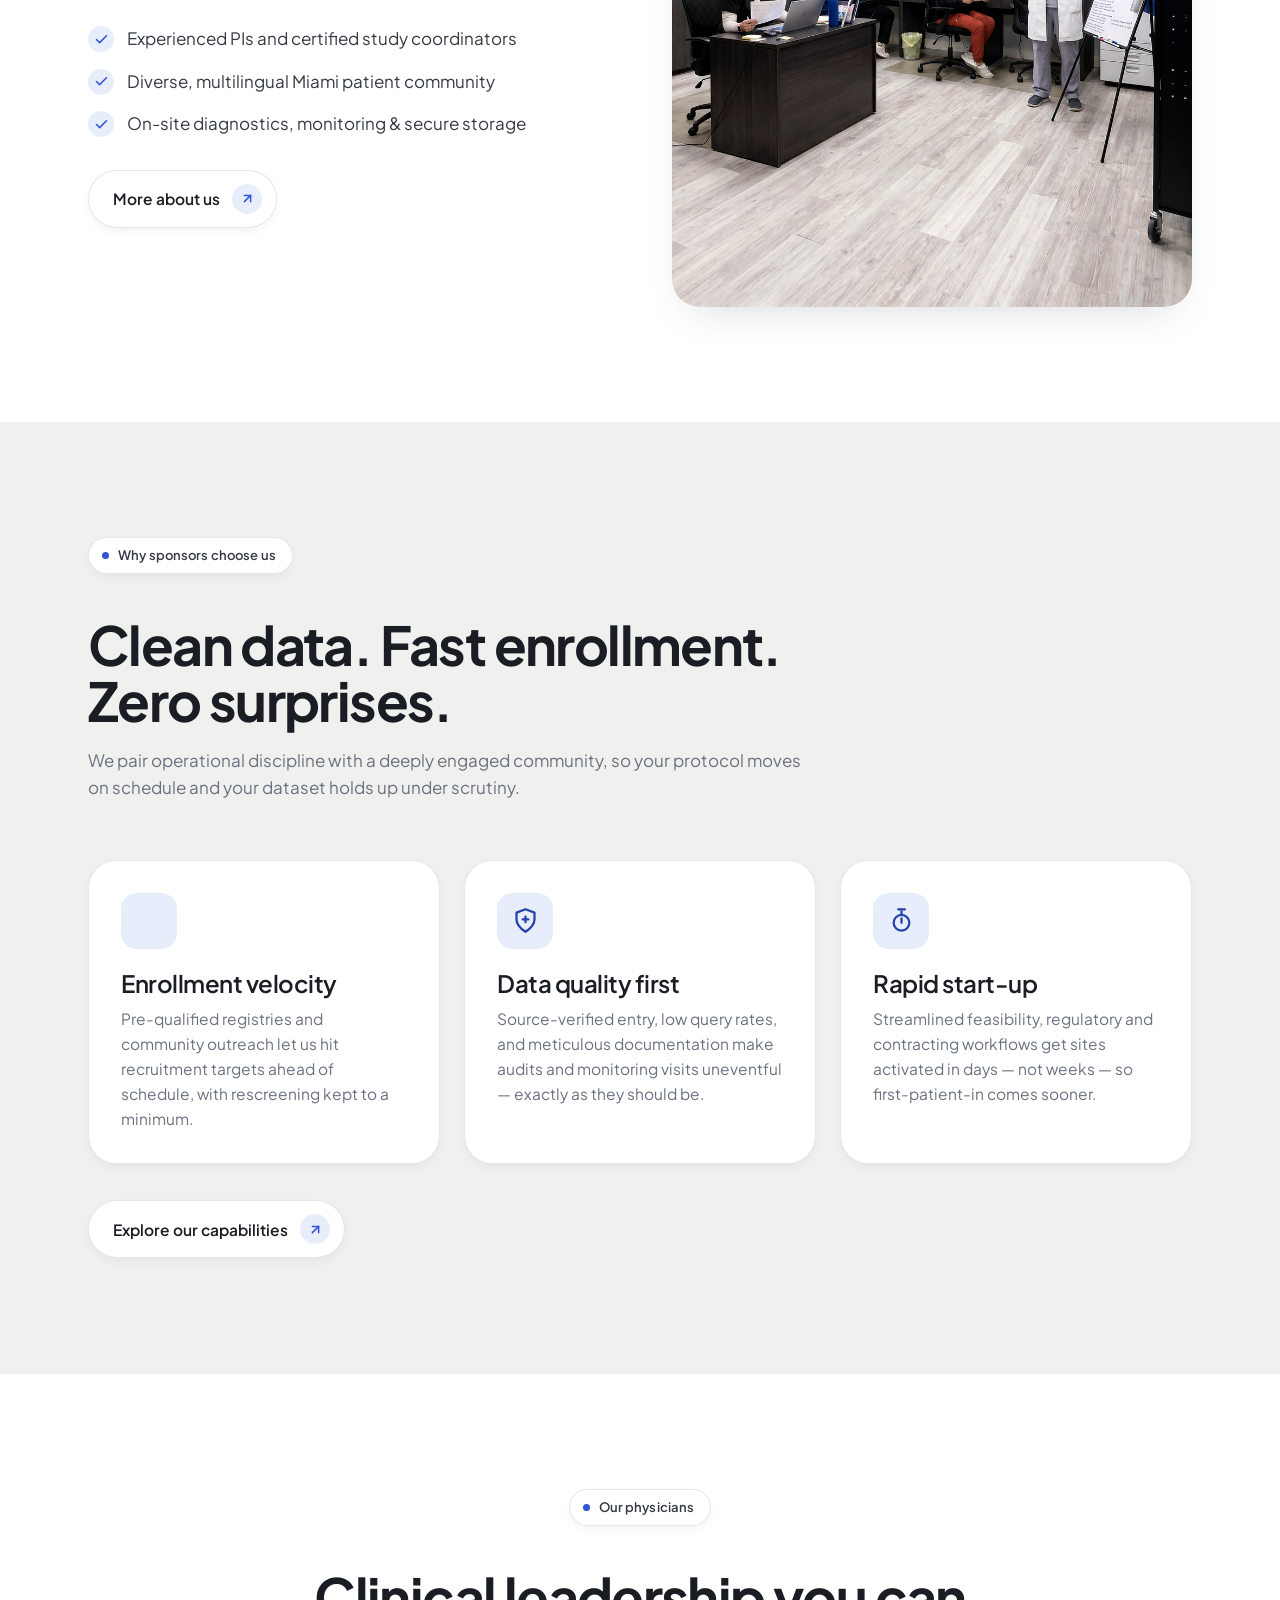
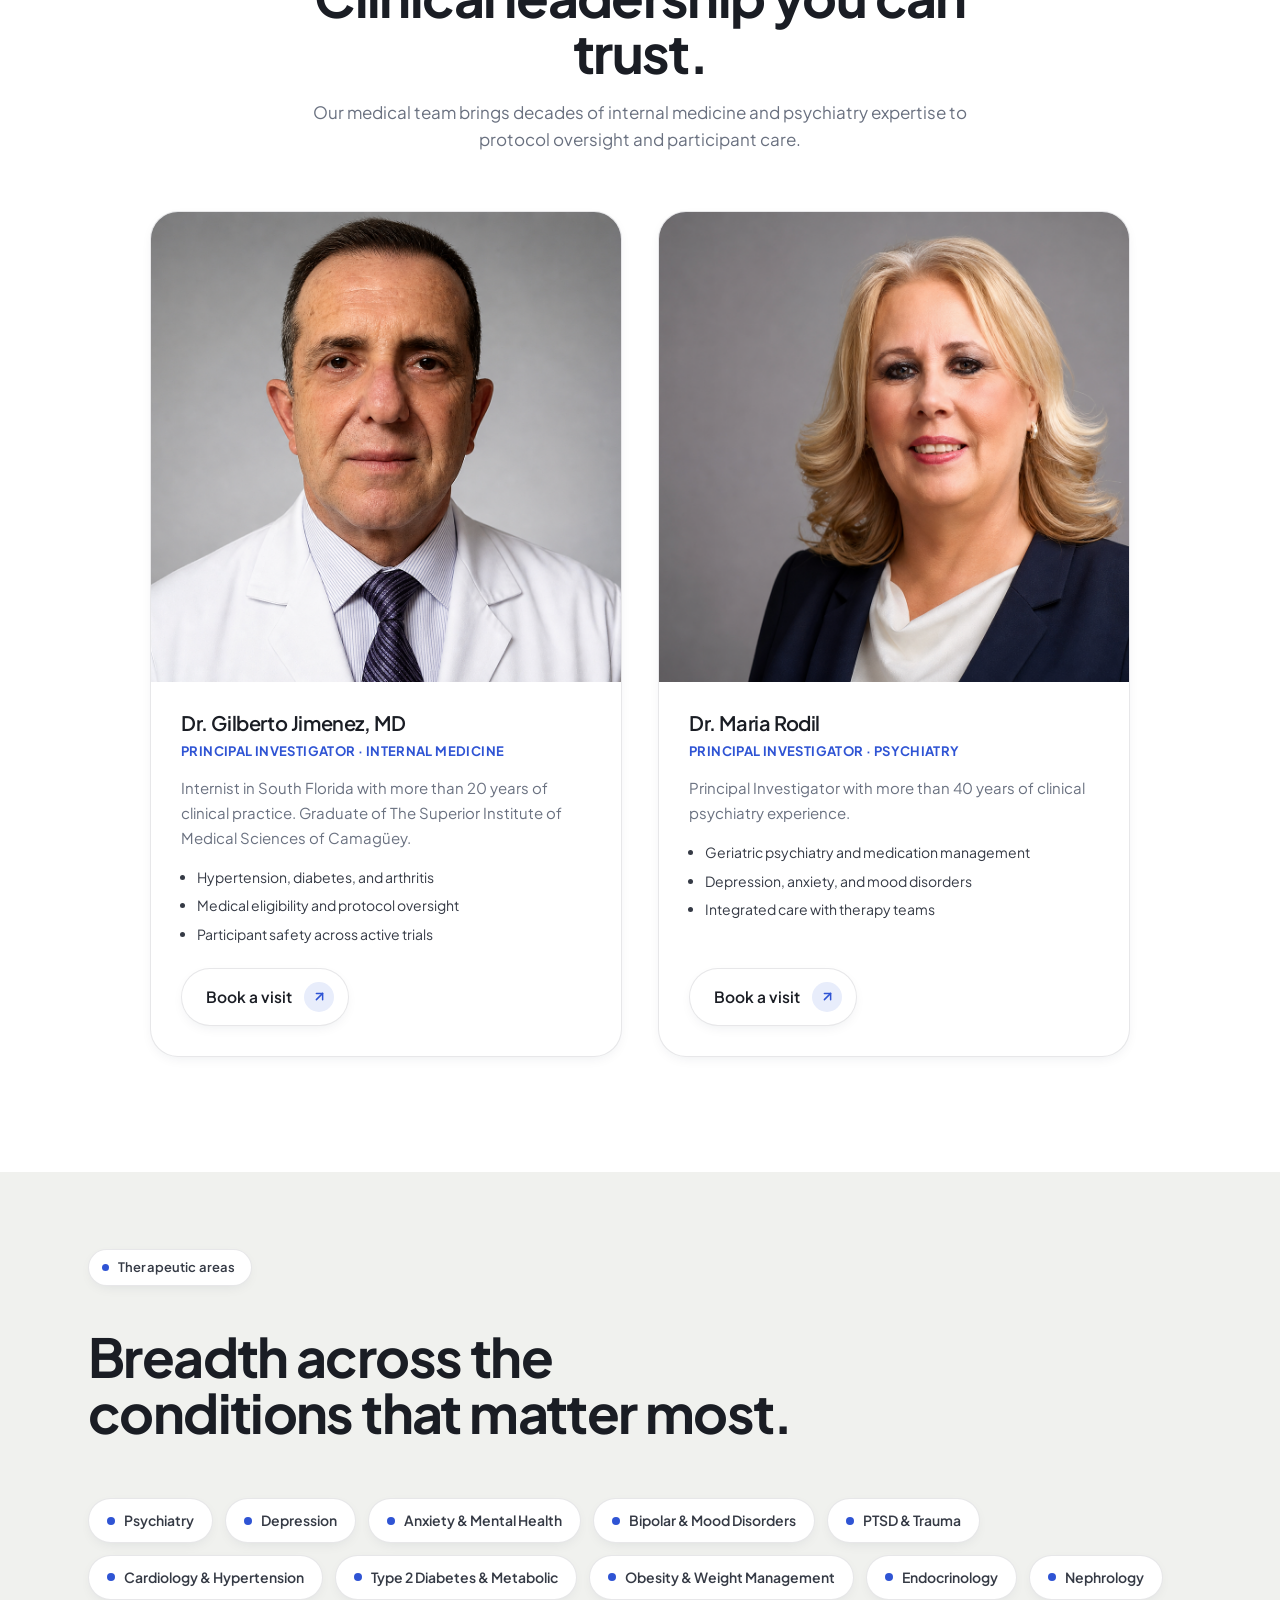
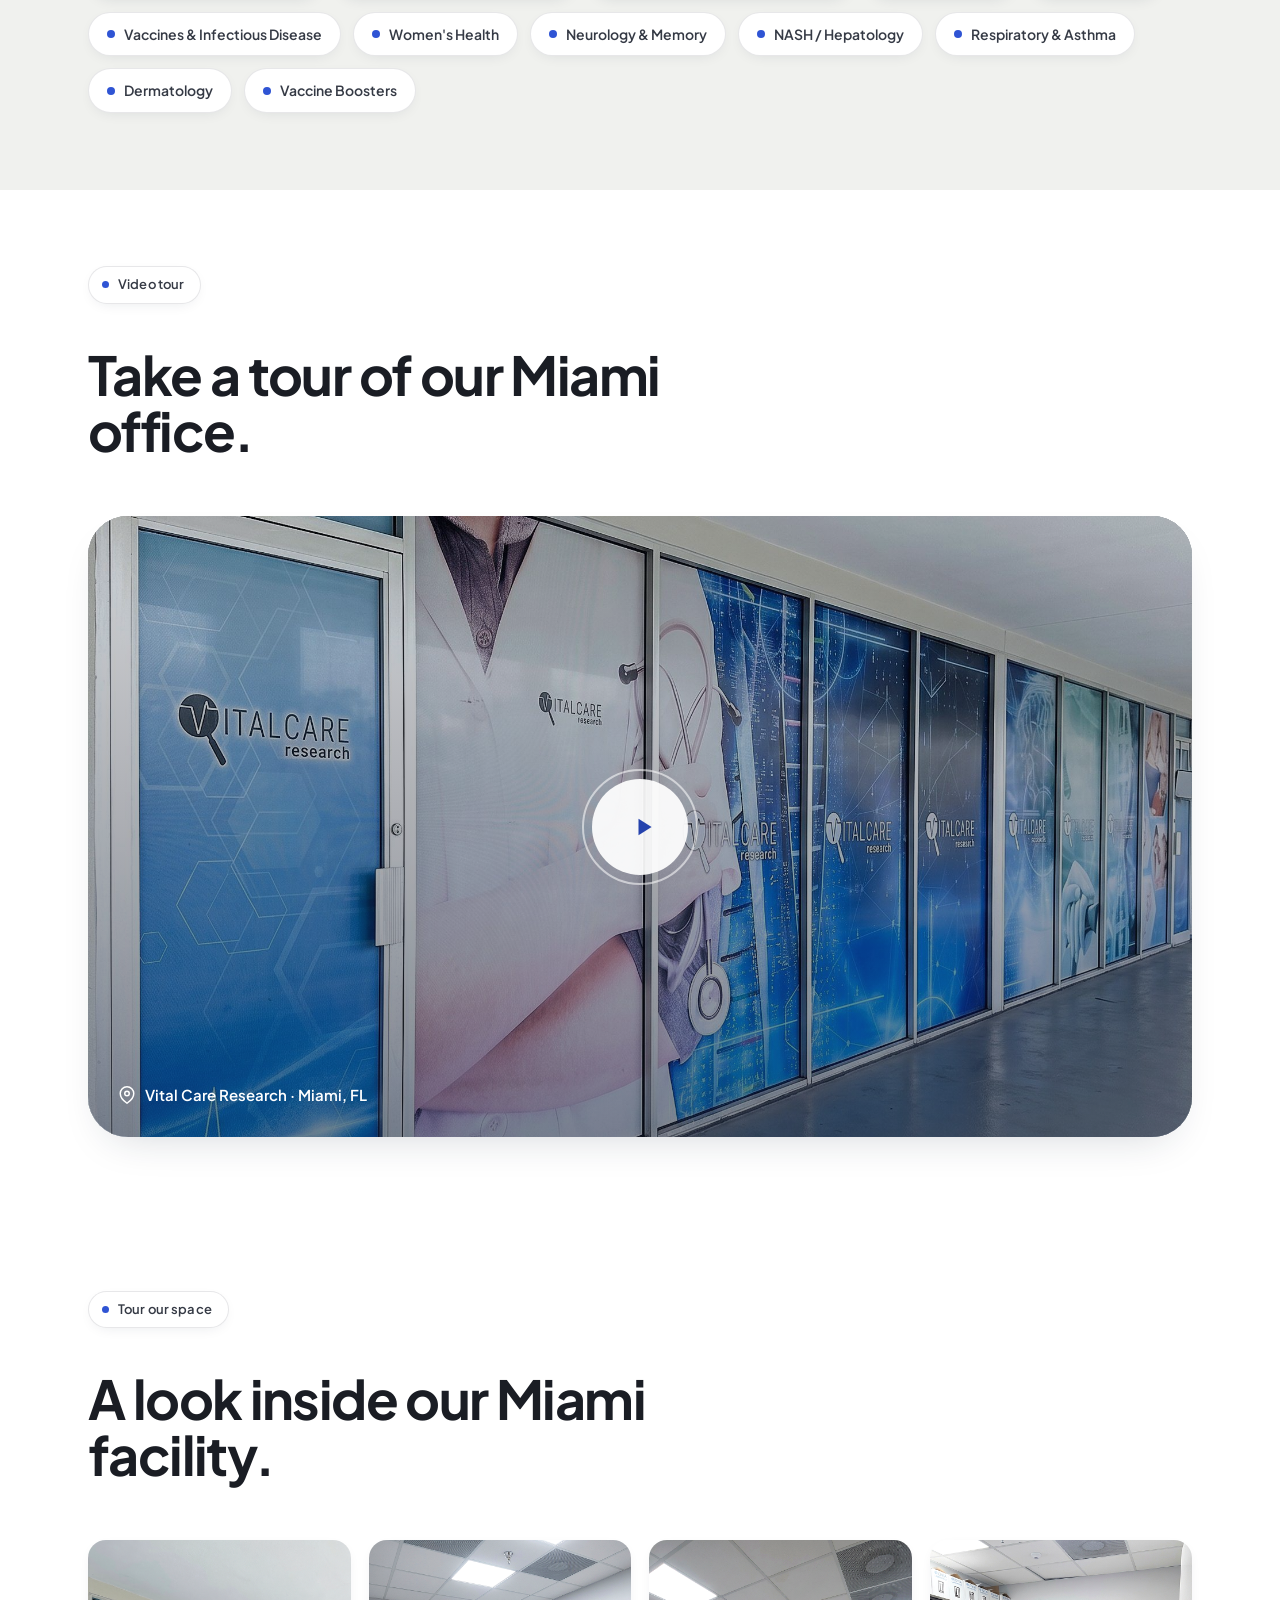
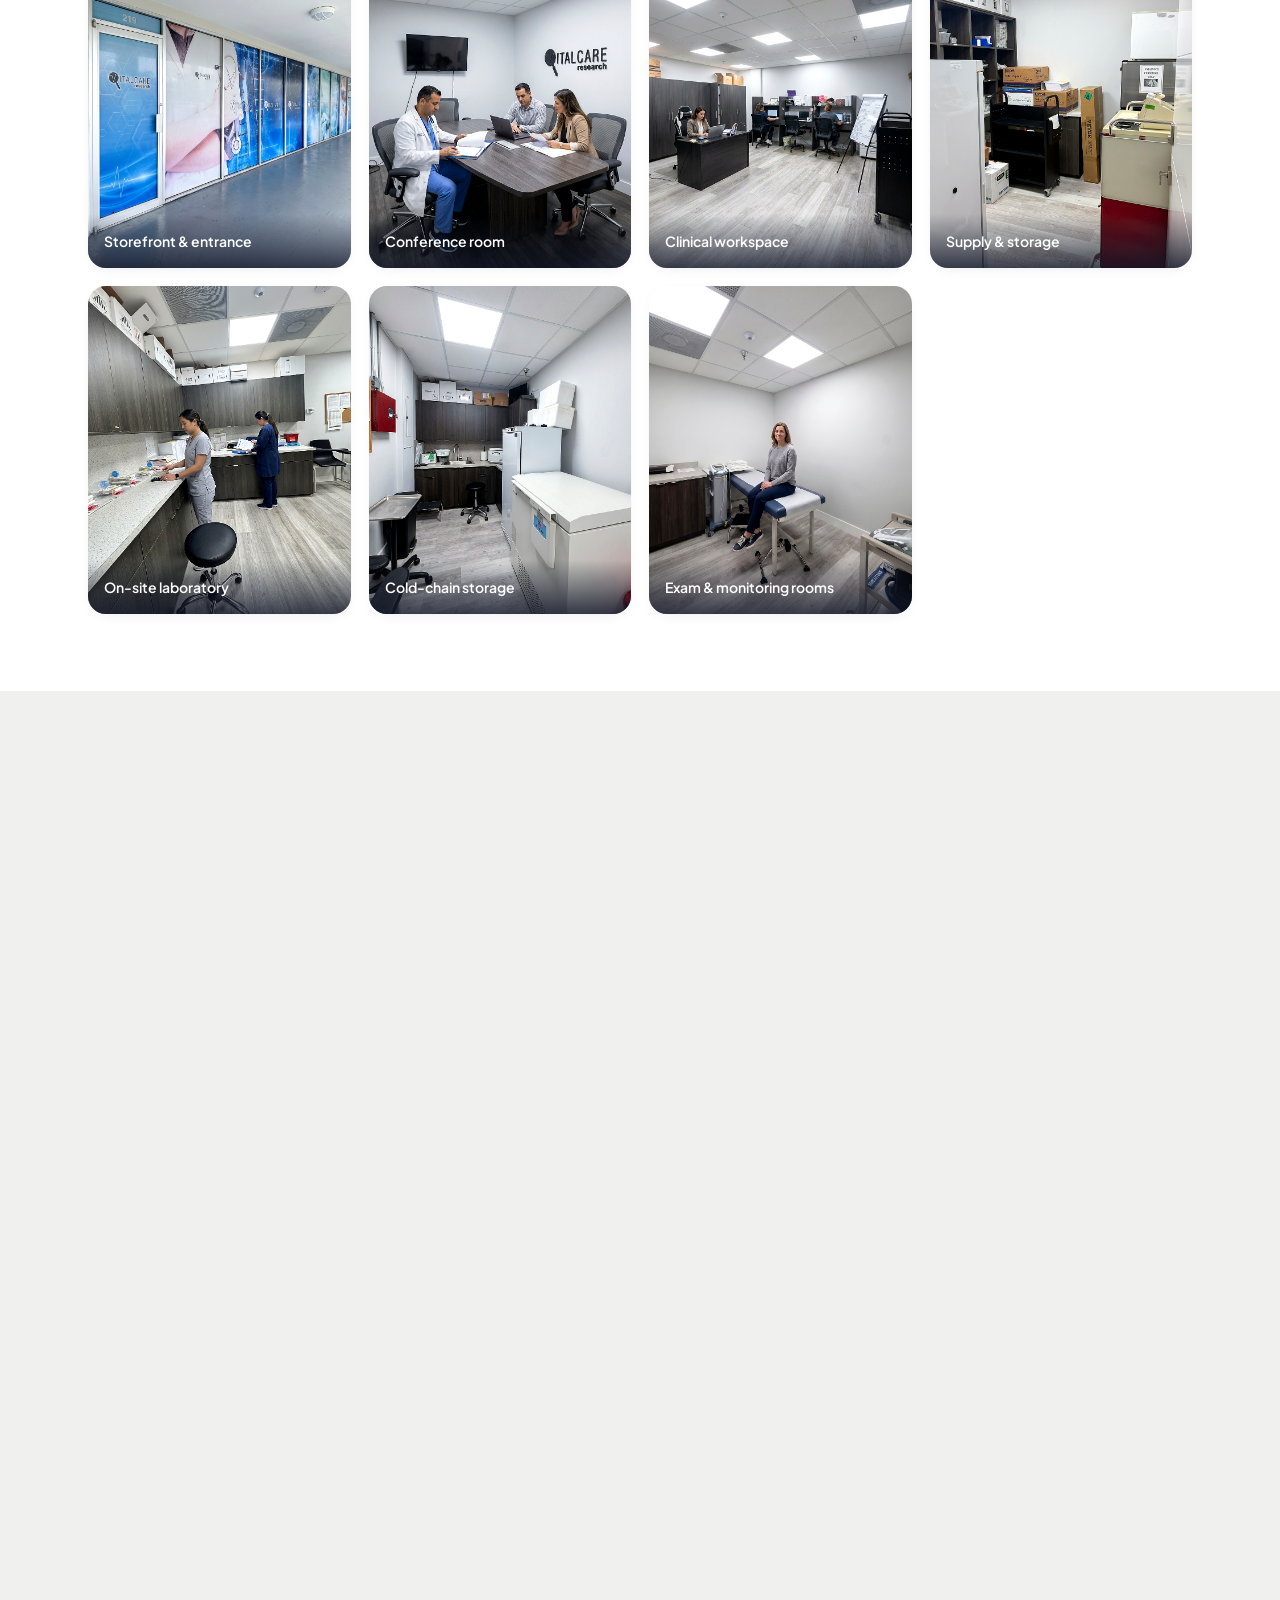
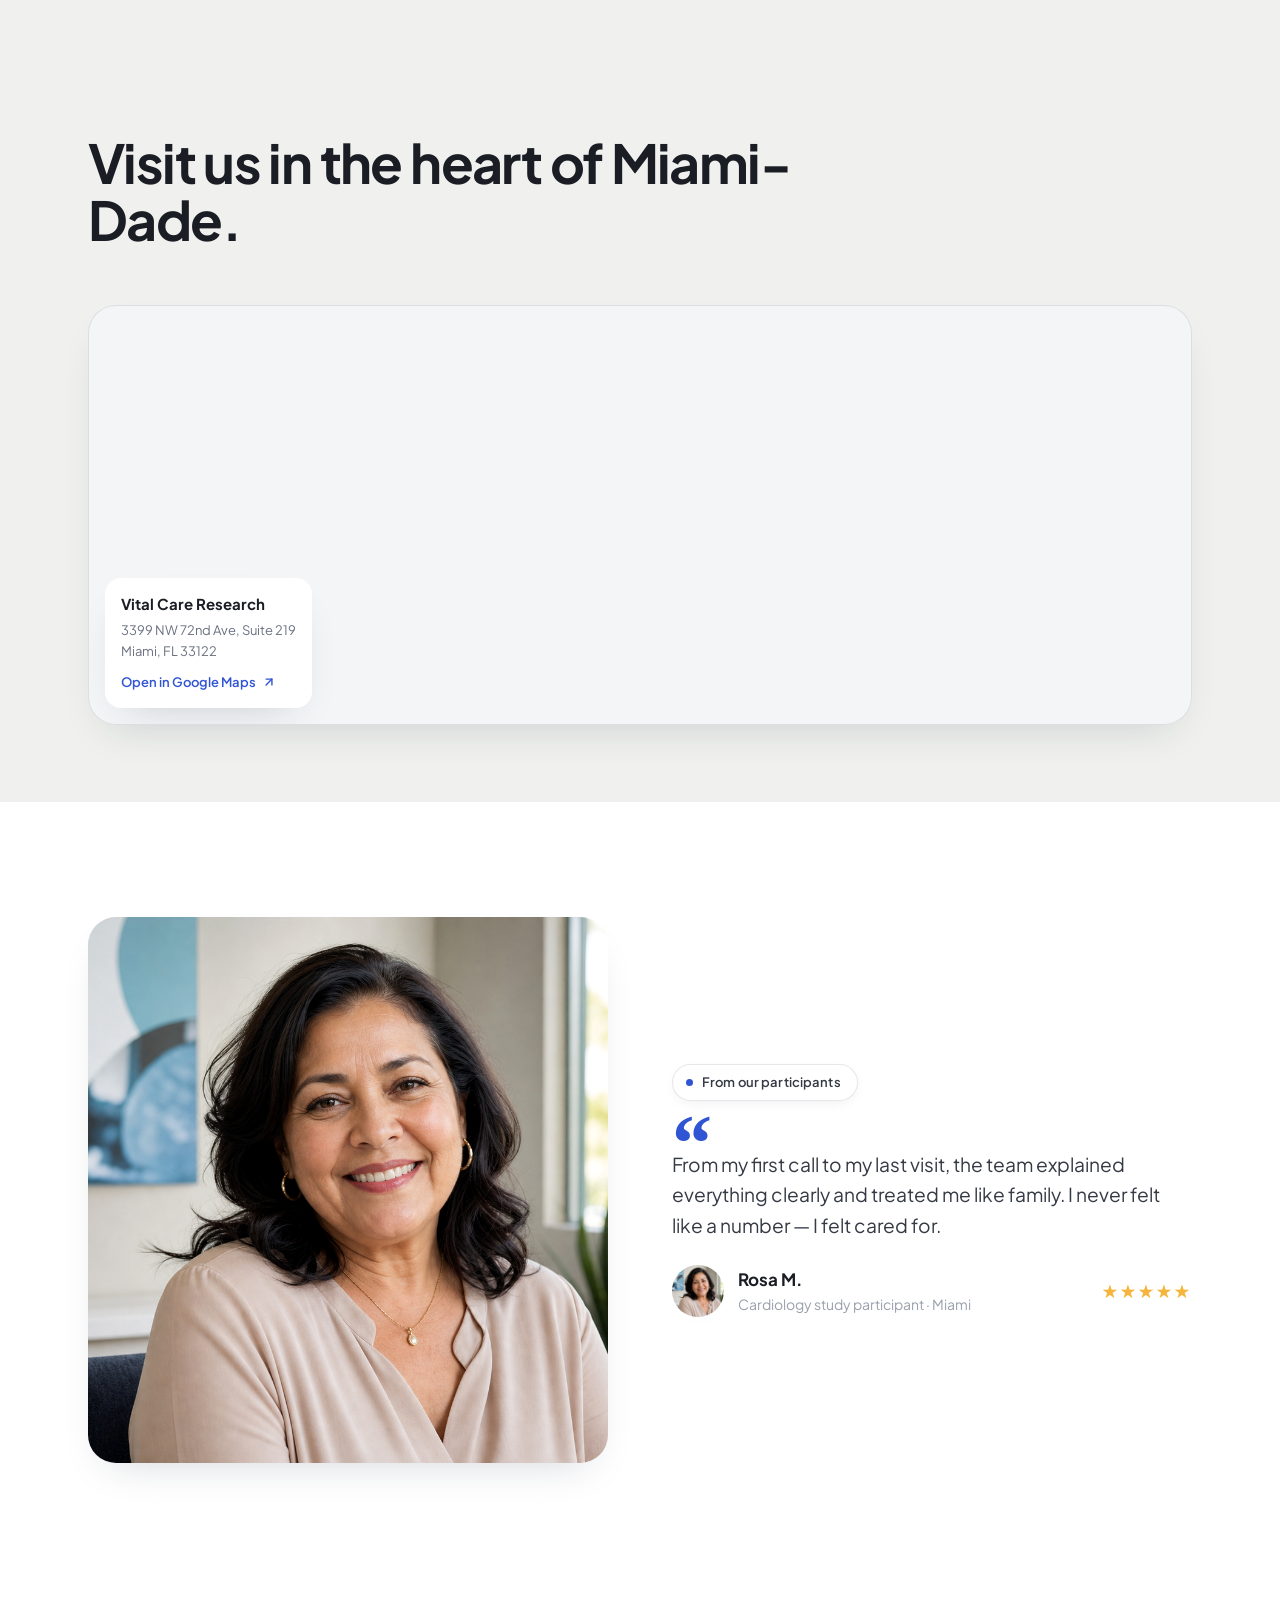
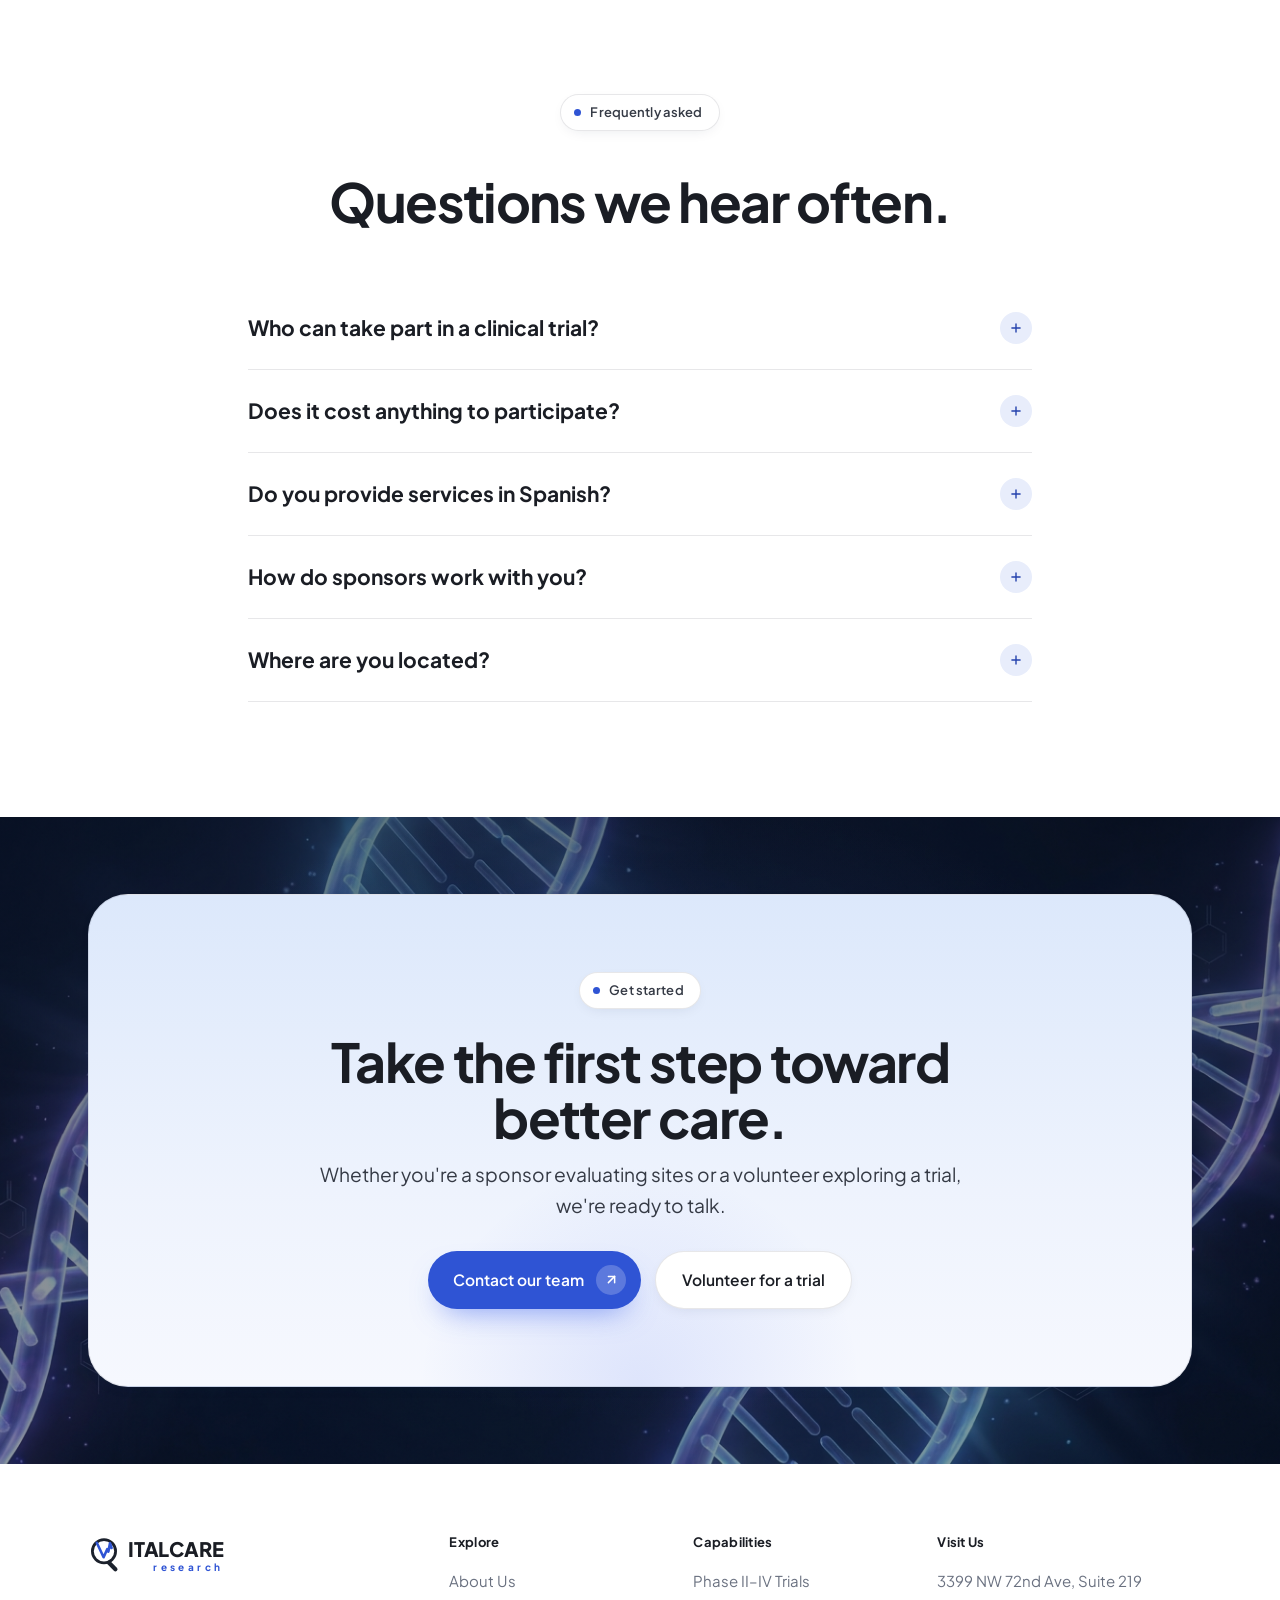
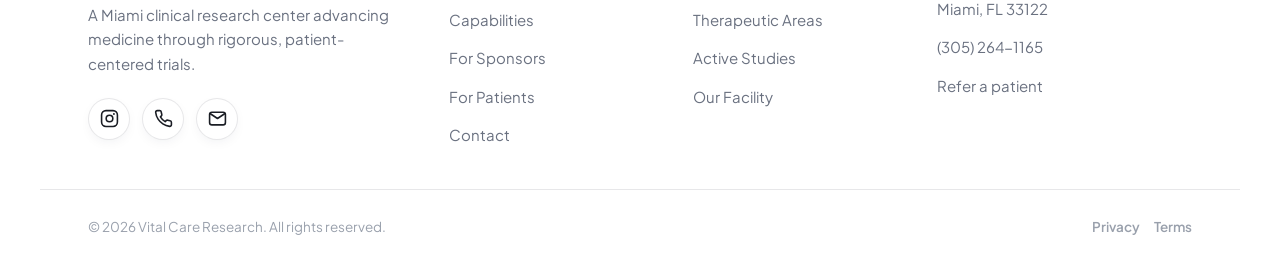
==== commit 3b8be912: "Update site content, photos, and footer after latest review. Refresh exam and lobby waiting imagery," ====
--- a/index.html
+++ b/index.html
@@ -173,7 +173,7 @@
       <a class="btn btn-ghost" style="margin-top:32px" href="about.html"><span data-es="Más sobre nosotros">More about us</span><span class="circle"><svg viewBox="0 0 24 24" fill="none" stroke="currentColor" stroke-width="2.4" stroke-linecap="round" stroke-linejoin="round"><line x1="7" y1="17" x2="17" y2="7"/><polyline points="7 7 17 7 17 17"/></svg></span></a>
     </div>
     <div class="reveal" data-d="2">
-      <img class="photo" src="img/team.png?v=17" alt="Vital Care Research clinical team" style="width:100%; aspect-ratio:4/5; border-radius:28px;">
+      <img class="photo" src="img/team.png?v=19" alt="Vital Care Research clinical team" style="width:100%; aspect-ratio:4/5; border-radius:28px;">
     </div>
   </div>
 </section>
@@ -238,8 +238,8 @@
         </div>
         <div class="physician-body">
           <h3><span data-es="Dra. Maria Rodil">Dr. Maria Rodil</span></h3>
-          <p class="physician-role"><span data-es="Directora Médica · Psiquiatría">Medical Director · Psychiatry</span></p>
-          <p class="physician-lead"><span data-es="Directora Médica de Peace of Mind Mental Health, Inc., con más de 40 años de experiencia en psiquiatría clínica.">Medical Director at Peace of Mind Mental Health, Inc., with more than 40 years of clinical psychiatry experience.</span></p>
+          <p class="physician-role"><span data-es="Investigadora Principal · Psiquiatría">Principal Investigator · Psychiatry</span></p>
+          <p class="physician-lead"><span data-es="Investigadora Principal con más de 40 años de experiencia en psiquiatría clínica.">Principal Investigator with more than 40 years of clinical psychiatry experience.</span></p>
           <ul class="physician-points">
             <li><span data-es="Psiquiatría geriátrica y manejo de medicación">Geriatric psychiatry and medication management</span></li>
             <li><span data-es="Depresión, ansiedad y trastornos del ánimo">Depression, anxiety, and mood disorders</span></li>
@@ -289,9 +289,9 @@
       <h2 class="title" style="margin-top:22px;"><span data-es="Recorra nuestra oficina en Miami.">Take a tour of our Miami office.</span></h2>
     </div>
     <div class="tour reveal" id="officeTour">
-      <img class="poster" src="img/office-tour-poster.jpg?v=19" alt="Office tour preview">
+      <img class="poster" src="img/office-tour-poster.jpg?v=20" alt="Office tour preview">
       <div class="scrim"></div>
-      <video id="officeTourVid" playsinline preload="none" poster="img/office-tour-poster.jpg?v=19">
+      <video id="officeTourVid" playsinline preload="none" poster="img/office-tour-poster.jpg?v=20">
         <source src="video/vitalcare_office_video.mp4" type="video/mp4">
       </video>
       <button class="playbtn" id="officeTourBtn" aria-label="Play office tour">
@@ -316,7 +316,7 @@
       <figure><img src="img/storage.png?v=17" alt="Supply and storage"><figcaption><span data-es="Suministros y almacén">Supply &amp; storage</span></figcaption></figure>
       <figure><img src="img/lab.png?v=18" alt="On-site laboratory"><figcaption><span data-es="Laboratorio en el sitio">On-site laboratory</span></figcaption></figure>
       <figure><img src="img/cold-storage.png?v=17" alt="Cold-chain storage"><figcaption><span data-es="Almacenamiento en cadena de frío">Cold-chain storage</span></figcaption></figure>
-      <figure><img src="img/exam.png?v=18" alt="Exam and monitoring rooms"><figcaption><span data-es="Salas de examen y monitoreo">Exam &amp; monitoring rooms</span></figcaption></figure>
+      <figure><img src="img/exam.png?v=21" alt="Exam and monitoring rooms"><figcaption><span data-es="Salas de examen y monitoreo">Exam &amp; monitoring rooms</span></figcaption></figure>
     </div>
   </div>
 </section>
@@ -424,7 +424,7 @@
 
 <div id="site-footer"></div>
 <script src="assets/i18n.js?v=13"></script>
-<script src="assets/site.js?v=13"></script>
+<script src="assets/site.js?v=14"></script>
 <script src="assets/chatbot.js?v=13"></script>
 <script>
 /* Seamless crossfade loop: dissolve the end of one copy into the start of the other. */
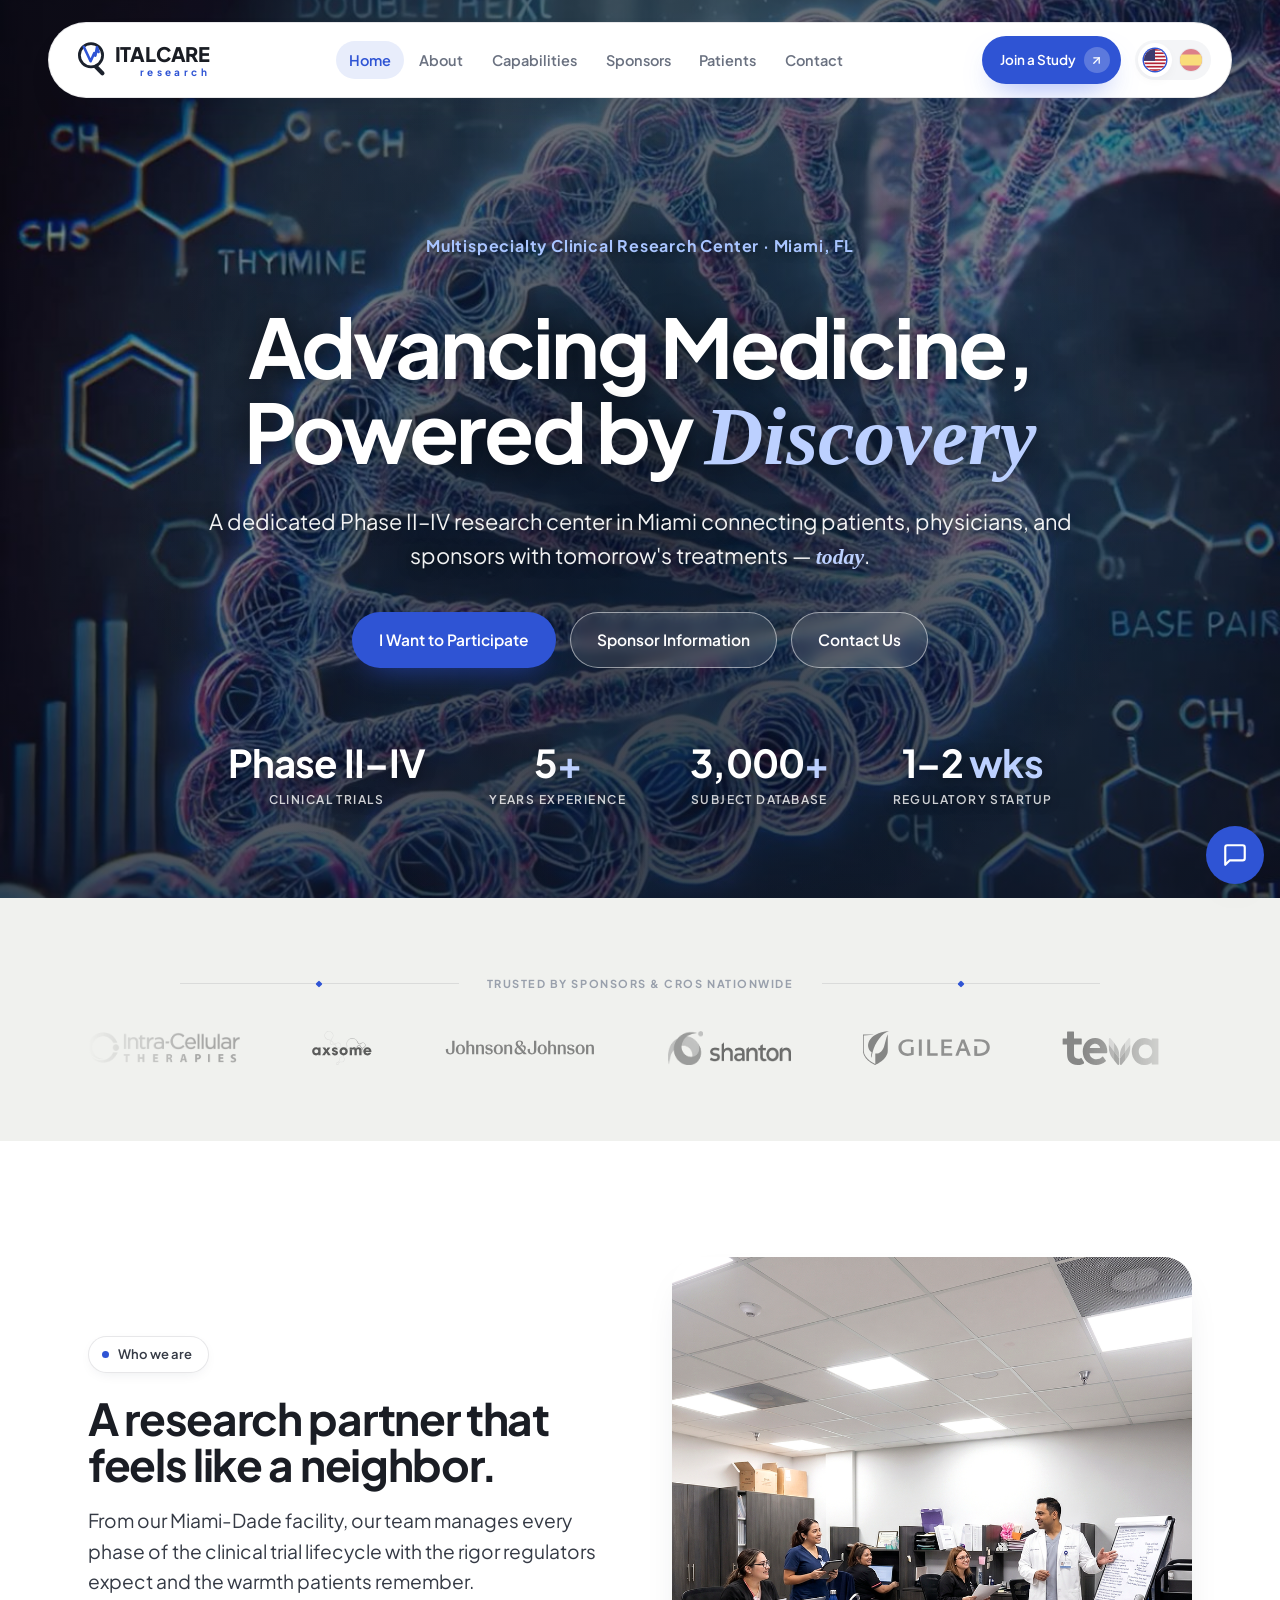
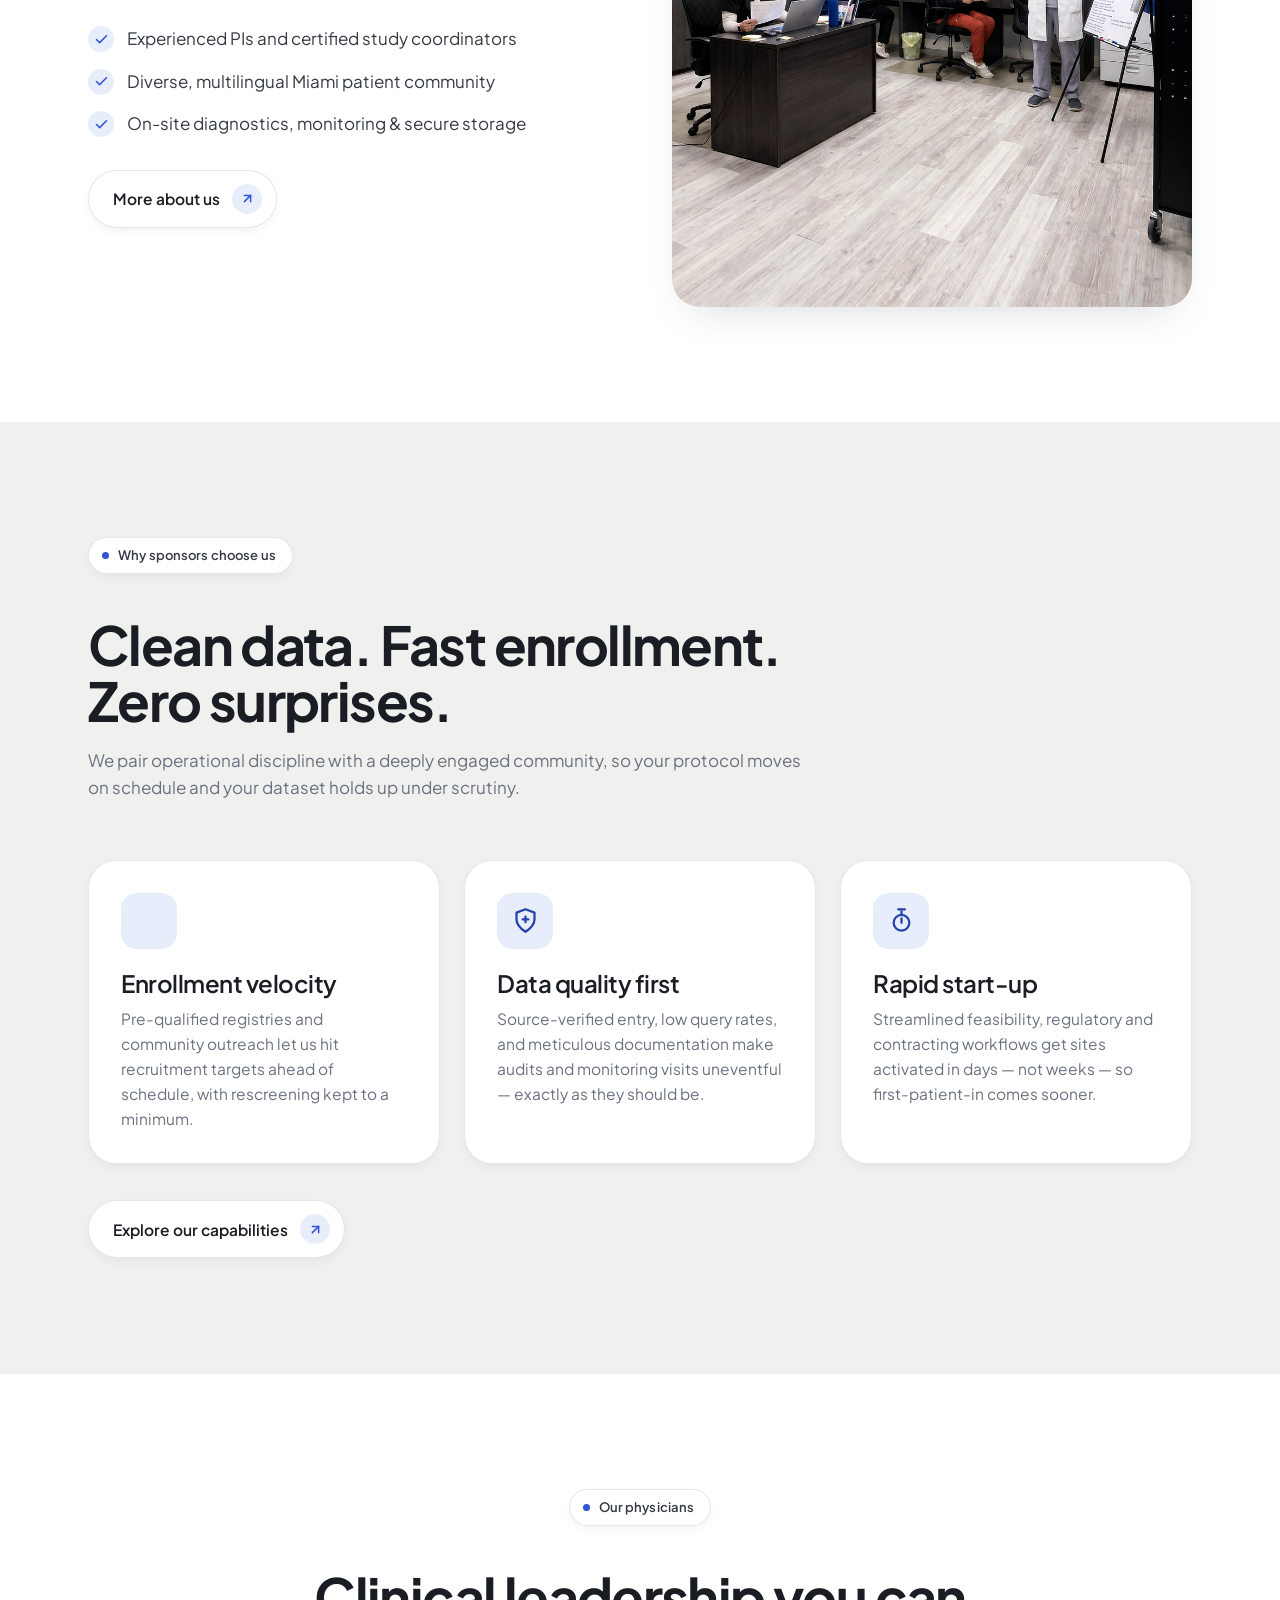
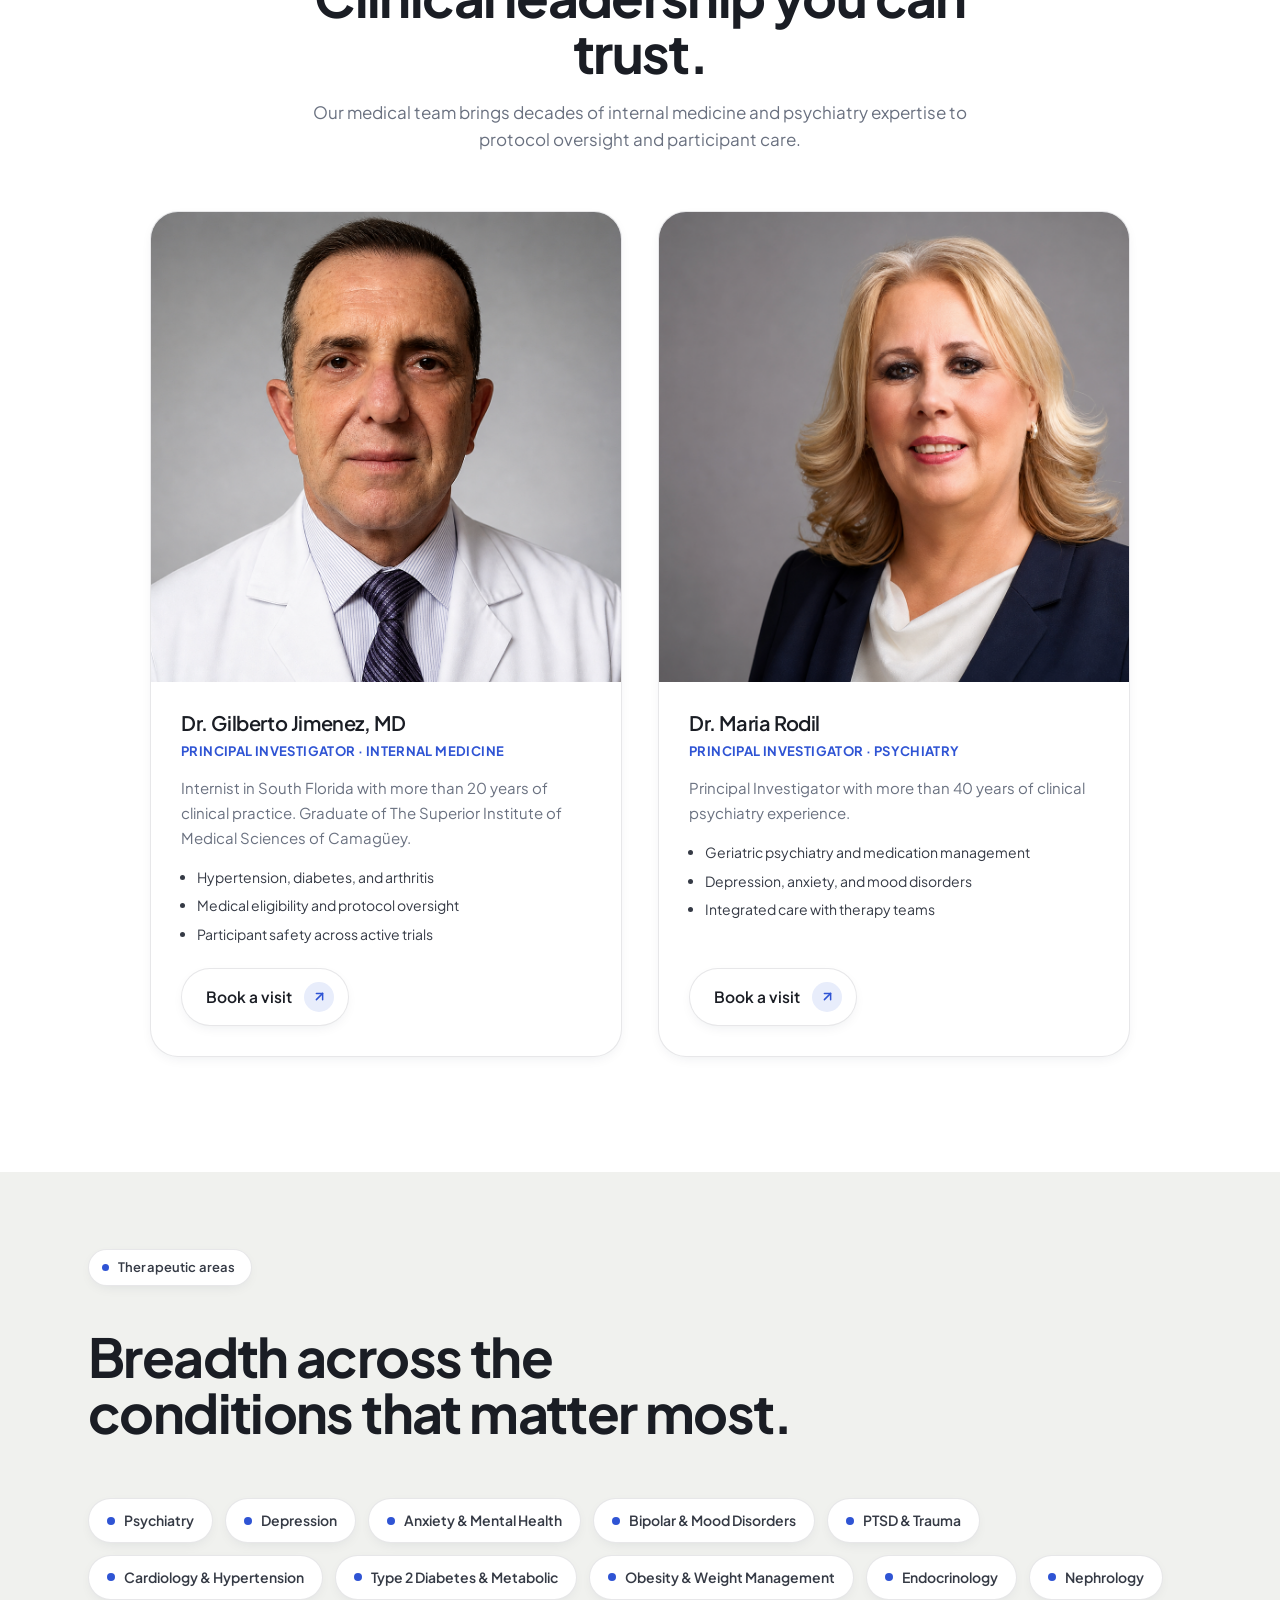
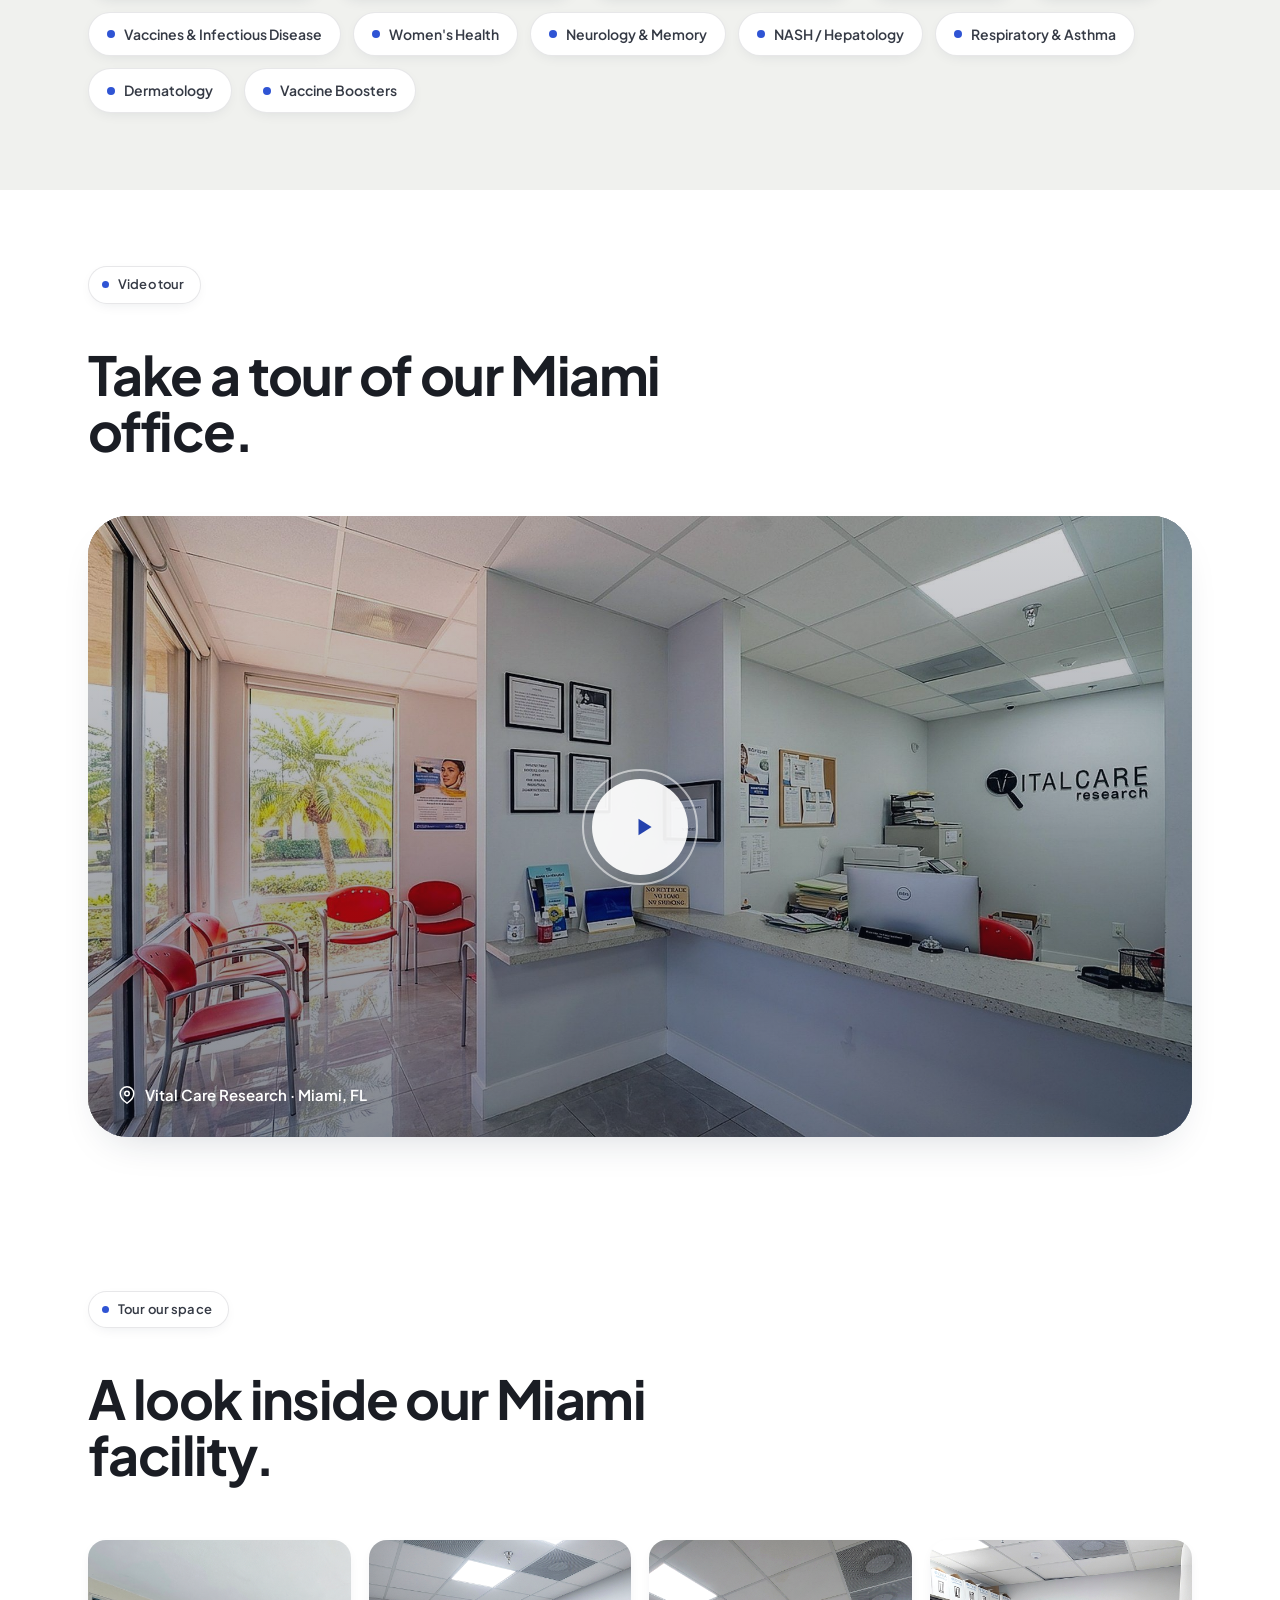
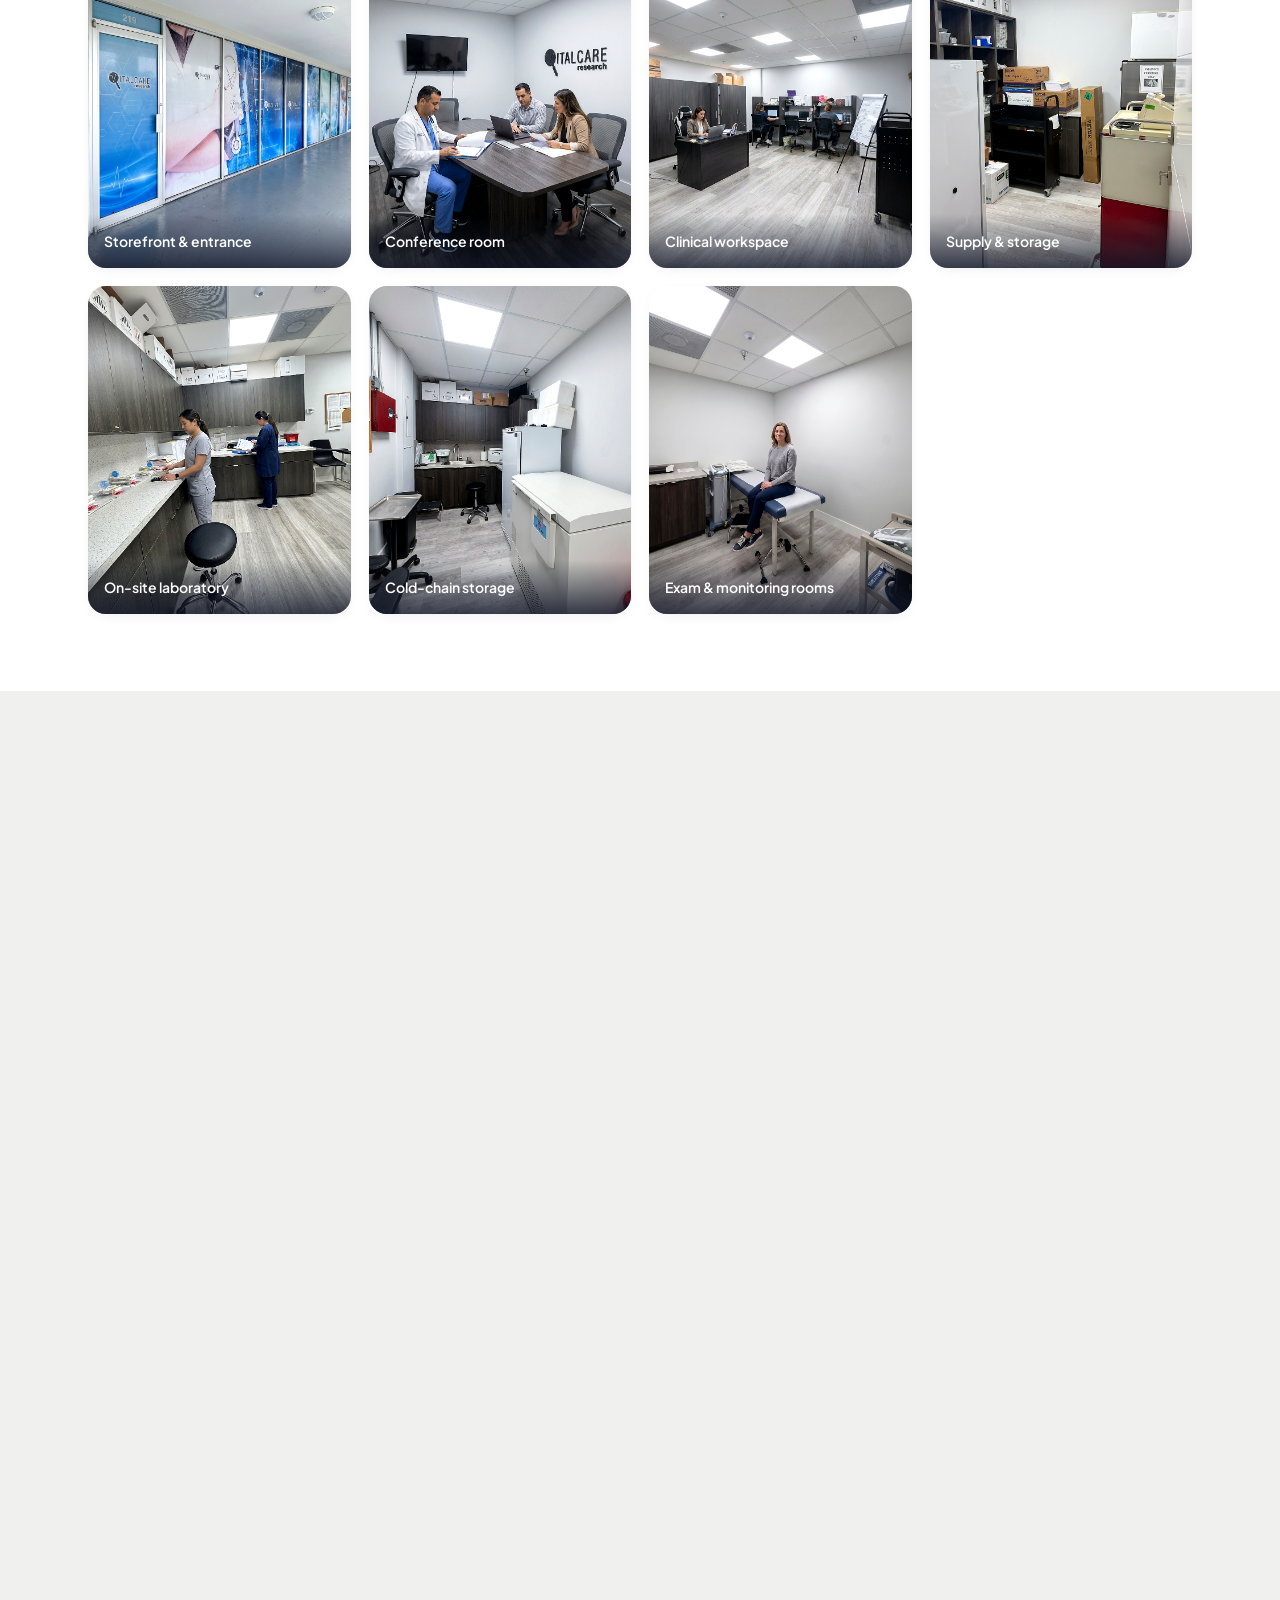
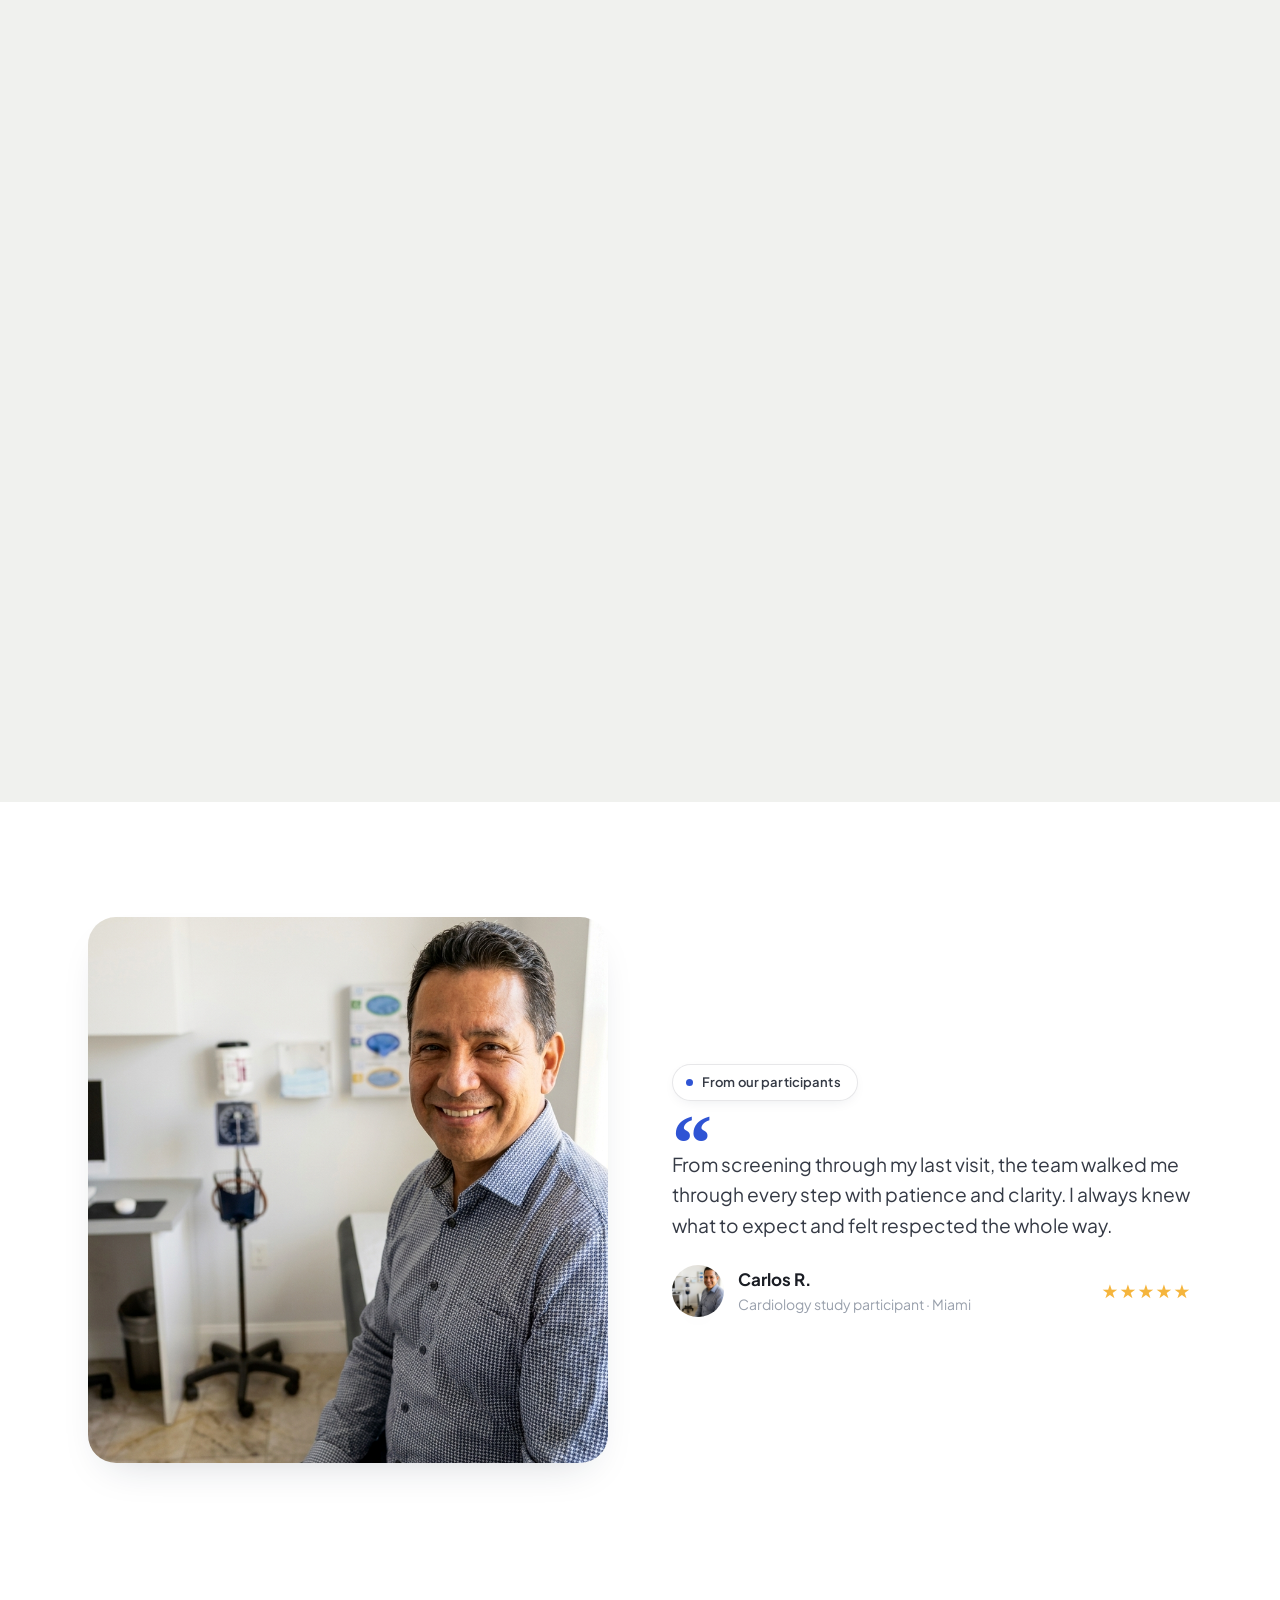
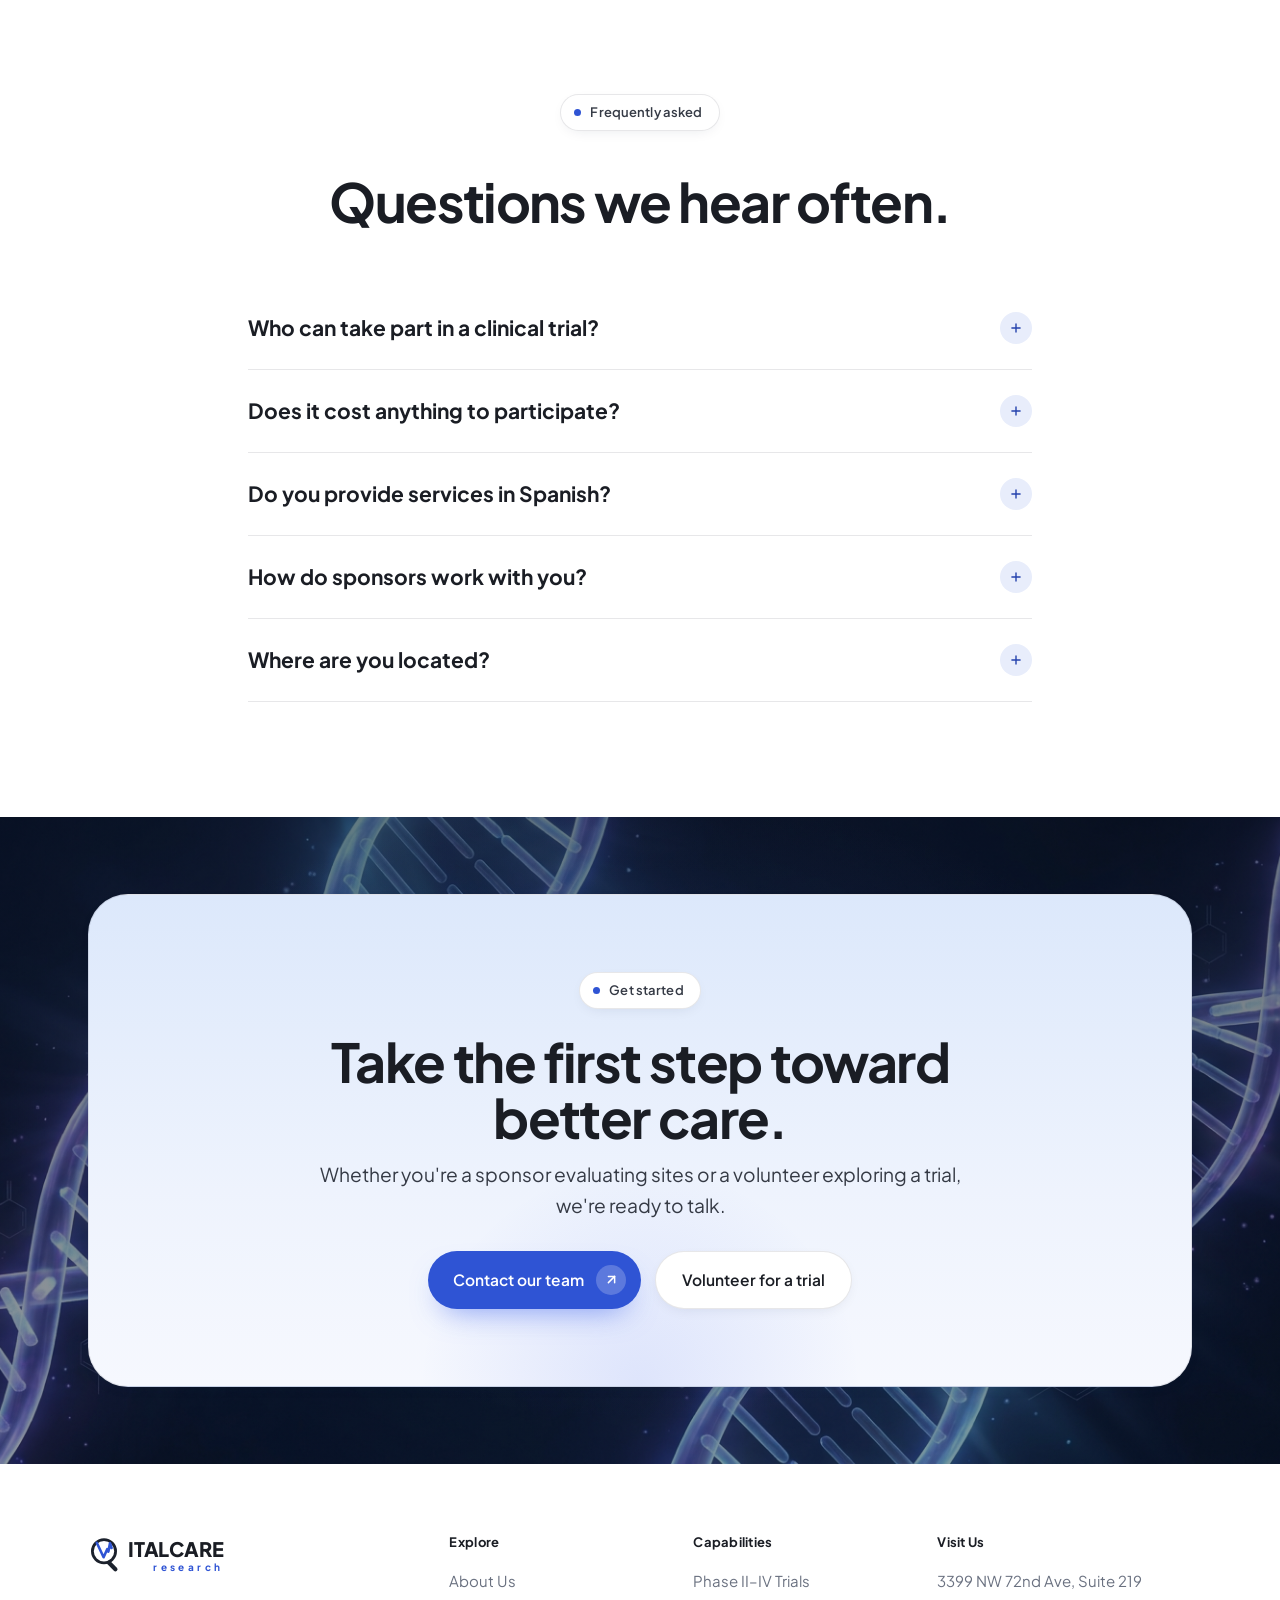
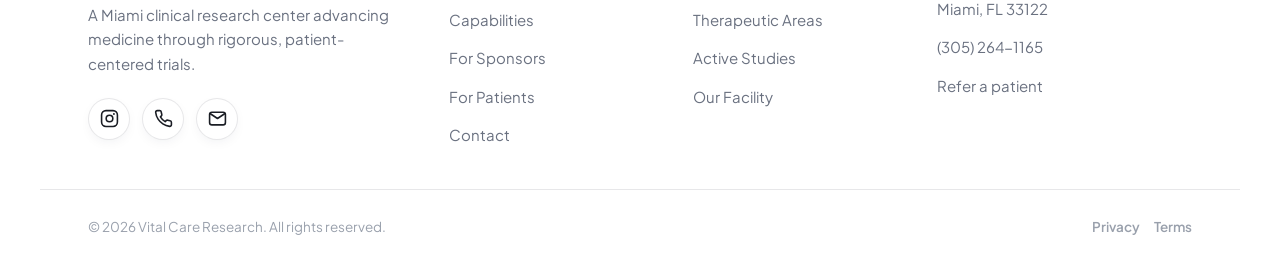
==== commit c52a467f: "Update participant testimonial, office tour poster, and address link. Replace the homepage testimoni" ====
--- a/index.html
+++ b/index.html
@@ -18,7 +18,9 @@
   .facility .cap { position: absolute; left: 0; right: 0; bottom: 0; padding: clamp(24px,4vw,44px); color: #fff; display: flex; align-items: flex-end; justify-content: space-between; gap: 24px; flex-wrap: wrap; }
   .facility .cap h3 { color: #fff; font-size: clamp(22px,3vw,34px); }
   .facility .cap p { color: rgba(255,255,255,0.86); margin: 8px 0 0; max-width: 46ch; font-size: 15.5px; }
-  .facility .pin { display: inline-flex; align-items: center; gap: 9px; font-weight: 600; font-size: 14px; background: rgba(255,255,255,0.16); backdrop-filter: blur(8px); border: 1px solid rgba(255,255,255,0.28); padding: 10px 16px; border-radius: 100px; white-space: nowrap; }
+  .facility .pin { display: inline-flex; align-items: center; gap: 9px; font-weight: 600; font-size: 14px; background: rgba(255,255,255,0.16); backdrop-filter: blur(8px); border: 1px solid rgba(255,255,255,0.28); padding: 10px 16px; border-radius: 100px; white-space: nowrap; color: #fff; text-decoration: none; transition: background .25s var(--ease), border-color .25s var(--ease), transform .25s var(--ease); }
+  .facility .pin:hover { background: rgba(255,255,255,0.24); border-color: rgba(255,255,255,0.42); transform: translateY(-1px); }
+  .facility .pin:focus-visible { outline: 2px solid #fff; outline-offset: 3px; }
   .facility .pin svg { width: 16px; height: 16px; }
 
   /* minimalist Miami sun + palm motif */
@@ -289,9 +291,9 @@
       <h2 class="title" style="margin-top:22px;"><span data-es="Recorra nuestra oficina en Miami.">Take a tour of our Miami office.</span></h2>
     </div>
     <div class="tour reveal" id="officeTour">
-      <img class="poster" src="img/office-tour-poster.jpg?v=20" alt="Office tour preview">
+      <img class="poster" src="img/office-tour-poster.jpg?v=24" alt="Office tour preview">
       <div class="scrim"></div>
-      <video id="officeTourVid" playsinline preload="none" poster="img/office-tour-poster.jpg?v=20">
+      <video id="officeTourVid" playsinline preload="none" poster="img/office-tour-poster.jpg?v=24">
         <source src="video/vitalcare_office_video.mp4" type="video/mp4">
       </video>
       <button class="playbtn" id="officeTourBtn" aria-label="Play office tour">
@@ -337,7 +339,7 @@
           <h3><span data-es="Diseñado para la comodidad y el cuidado">Designed for comfort and care</span></h3>
           <p><span data-es="Salas de examen privadas, laboratorio en el sitio y espacios acogedores, a minutos de toda Miami-Dade.">Private exam rooms, an on-site laboratory, and welcoming spaces — minutes from anywhere in Miami-Dade.</span></p>
         </div>
-        <span class="pin"><svg viewBox="0 0 24 24" fill="none" stroke="currentColor" stroke-width="2" stroke-linecap="round" stroke-linejoin="round"><path d="M21 10c0 7-9 13-9 13s-9-6-9-13a9 9 0 0 1 18 0z"/><circle cx="12" cy="10" r="3"/></svg>3399 NW 72nd Ave · Miami, FL</span>
+        <a class="pin" href="https://maps.google.com/?q=3399+NW+72nd+Ave+Suite+219+Miami+FL+33122" target="_blank" rel="noopener" aria-label="Open Vital Care Research in Google Maps"><svg viewBox="0 0 24 24" fill="none" stroke="currentColor" stroke-width="2" stroke-linecap="round" stroke-linejoin="round" aria-hidden="true"><path d="M21 10c0 7-9 13-9 13s-9-6-9-13a9 9 0 0 1 18 0z"/><circle cx="12" cy="10" r="3"/></svg>3399 NW 72nd Ave · Miami, FL</a>
       </div>
     </div>
   </div>
@@ -364,16 +366,16 @@
 <section class="section" style="background:var(--surface);" data-screen-label="Testimonial">
   <div class="wrap split">
     <div class="reveal">
-      <img class="photo" src="img/patientW.png" alt="Study participant" style="width:100%; aspect-ratio:4/4.2; border-radius:28px;">
+      <img class="photo" src="img/patientM.png?v=23" alt="Study participant in a Vital Care Research exam room" style="width:100%; aspect-ratio:4/4.2; border-radius:28px;">
     </div>
     <div class="reveal" data-d="1">
       <span class="eyebrow"><span data-es="De nuestros participantes">From our participants</span></span>
       <div class="quote-mark" style="margin-top:18px">“</div>
-      <p class="lead" style="margin-top:-18px"><span data-es="Desde mi primera llamada hasta mi última visita, el equipo me explicó todo con claridad y me trató como de la familia. Nunca me sentí como un número: me sentí cuidada.">From my first call to my last visit, the team explained everything clearly and treated me like family. I never felt like a number — I felt cared for.</span></p>
+      <p class="lead" style="margin-top:-18px"><span data-es="Desde la selección hasta mi última visita, el equipo me guió en cada paso con paciencia y claridad. Siempre supe qué esperar y me sentí respetado en todo momento.">From screening through my last visit, the team walked me through every step with patience and clarity. I always knew what to expect and felt respected the whole way.</span></p>
       <div style="margin-top:24px; display:flex; align-items:center; gap:14px;">
-        <img class="photo" src="img/patientW.png" alt="Rosa M." style="width:52px; height:52px; border-radius:50%;">
+        <img class="photo" src="img/patientM.png?v=23" alt="Carlos R." style="width:52px; height:52px; border-radius:50%;">
         <div>
-          <div class="tm-name">Rosa M.</div>
+          <div class="tm-name">Carlos R.</div>
           <div class="tm-role"><span data-es="Participante de estudio de cardiología · Miami">Cardiology study participant · Miami</span></div>
         </div>
         <div style="margin-left:auto; color:#f5b53d; font-size:18px; letter-spacing:2px;">★★★★★</div>
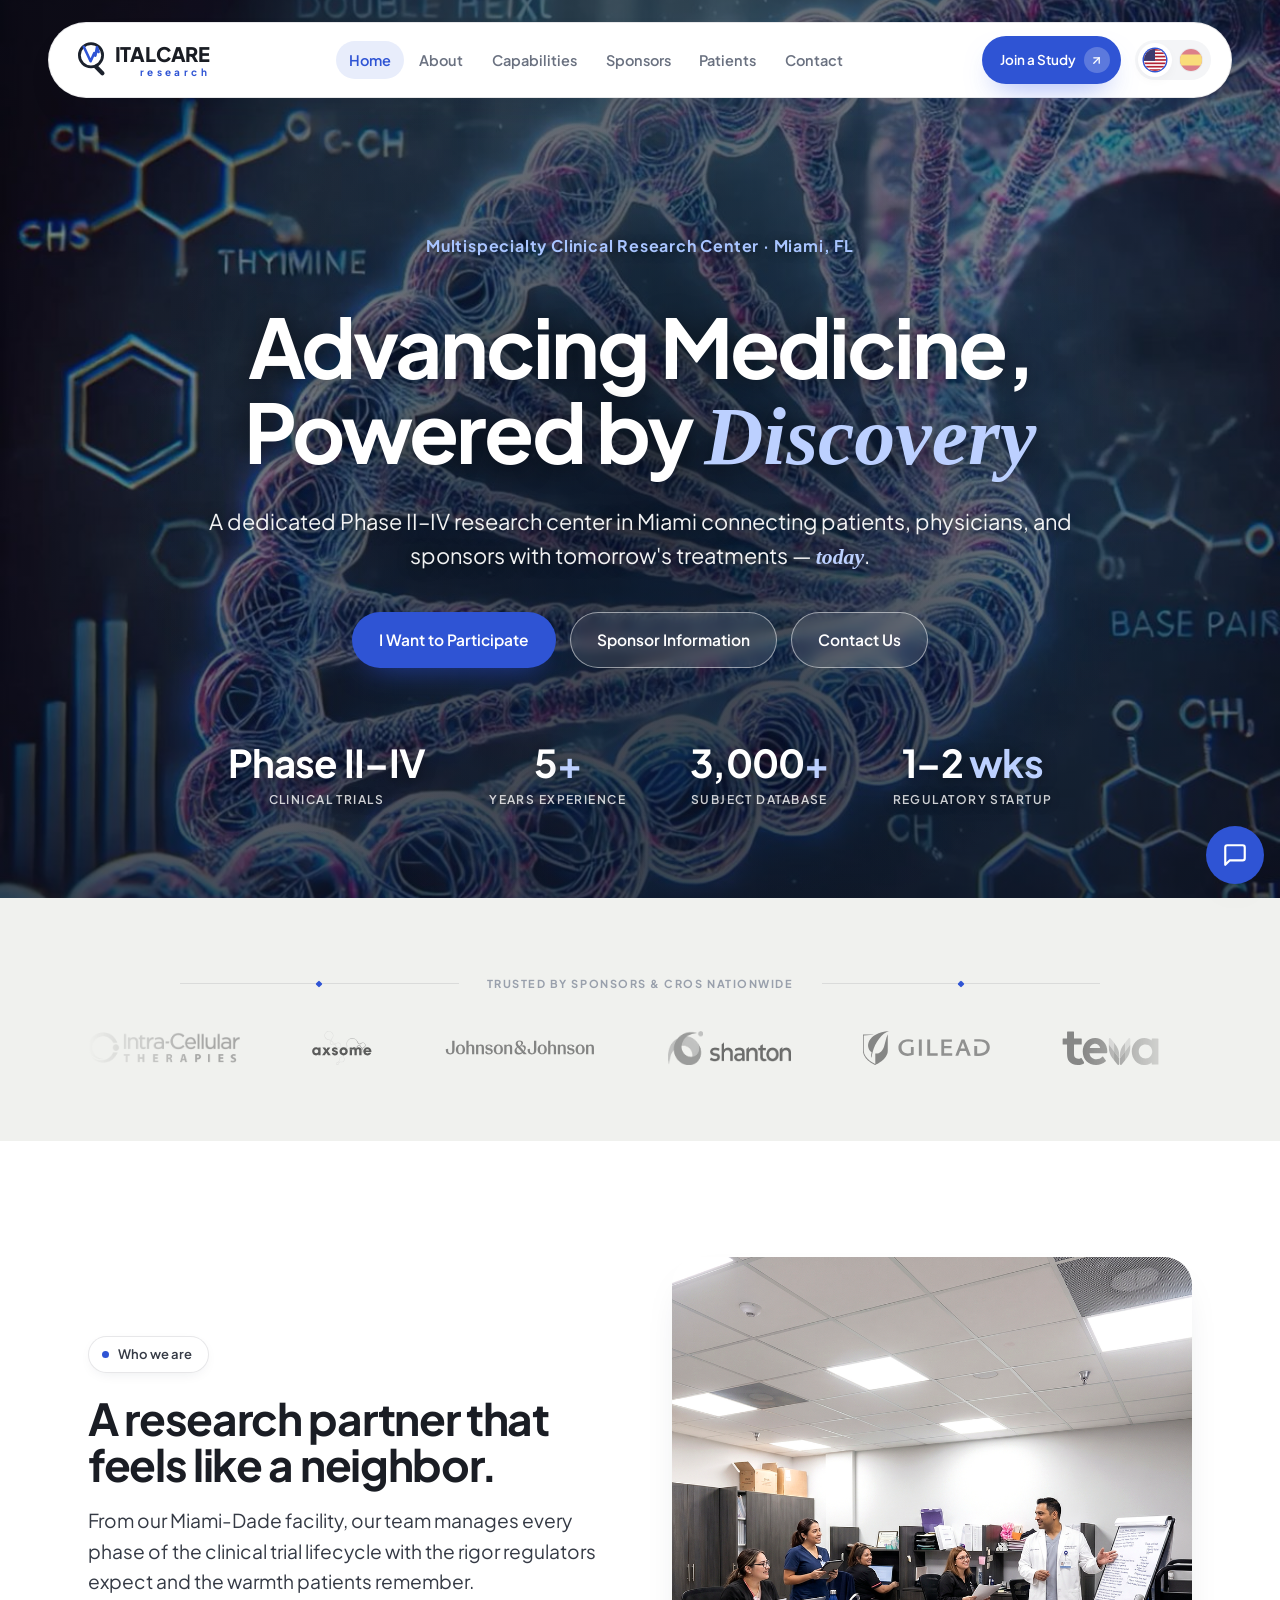
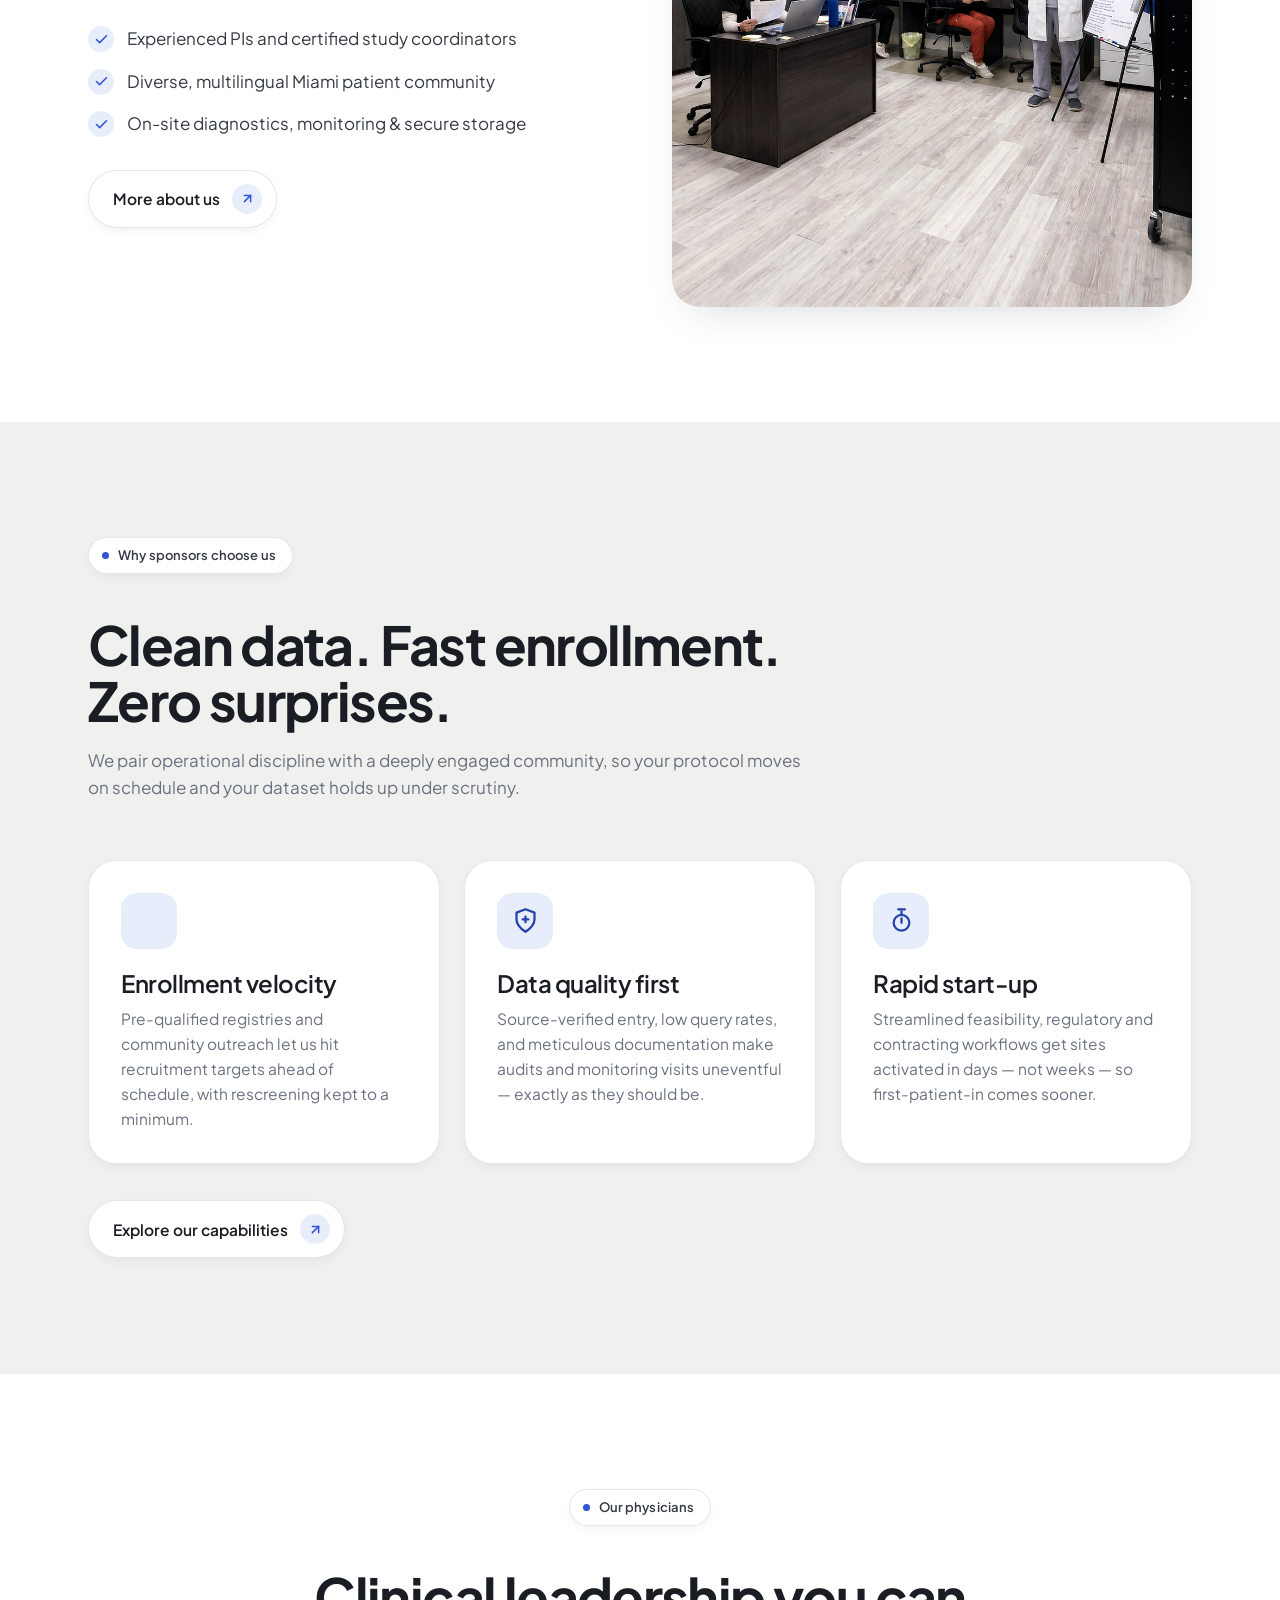
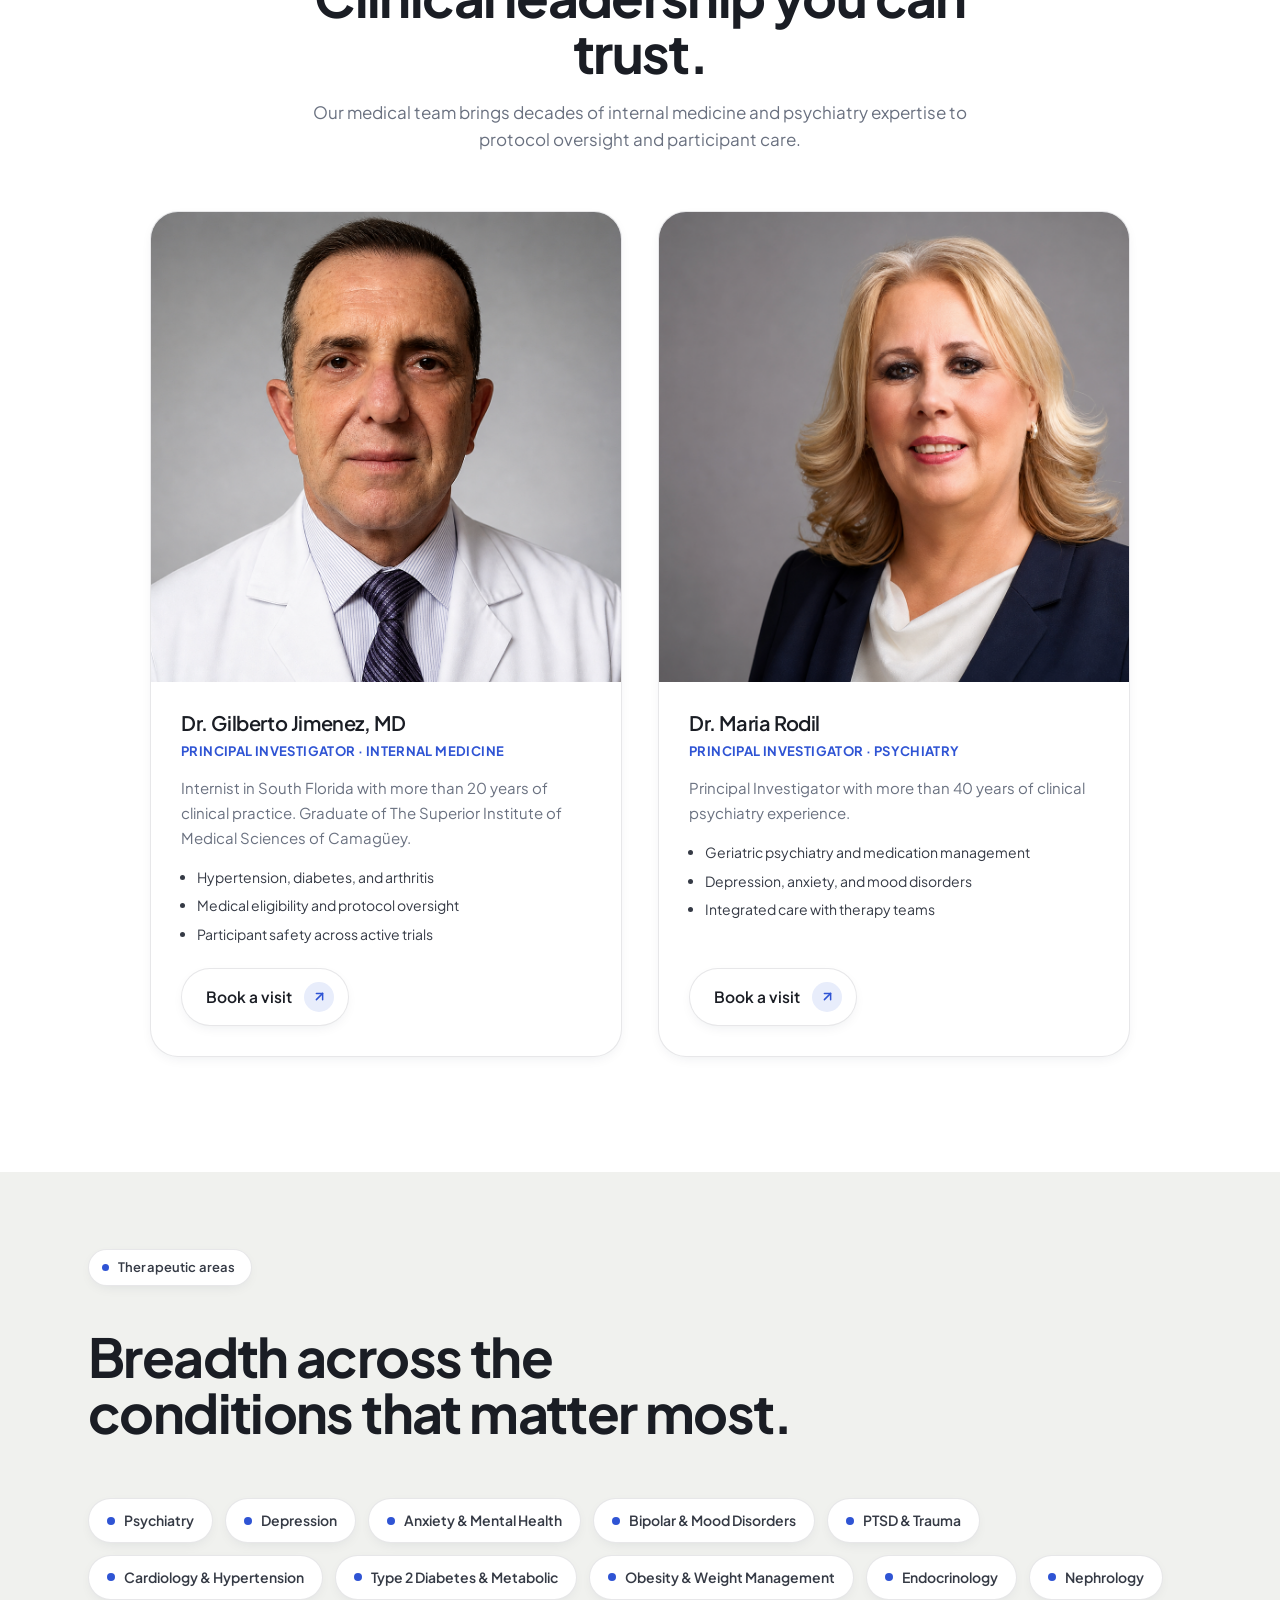
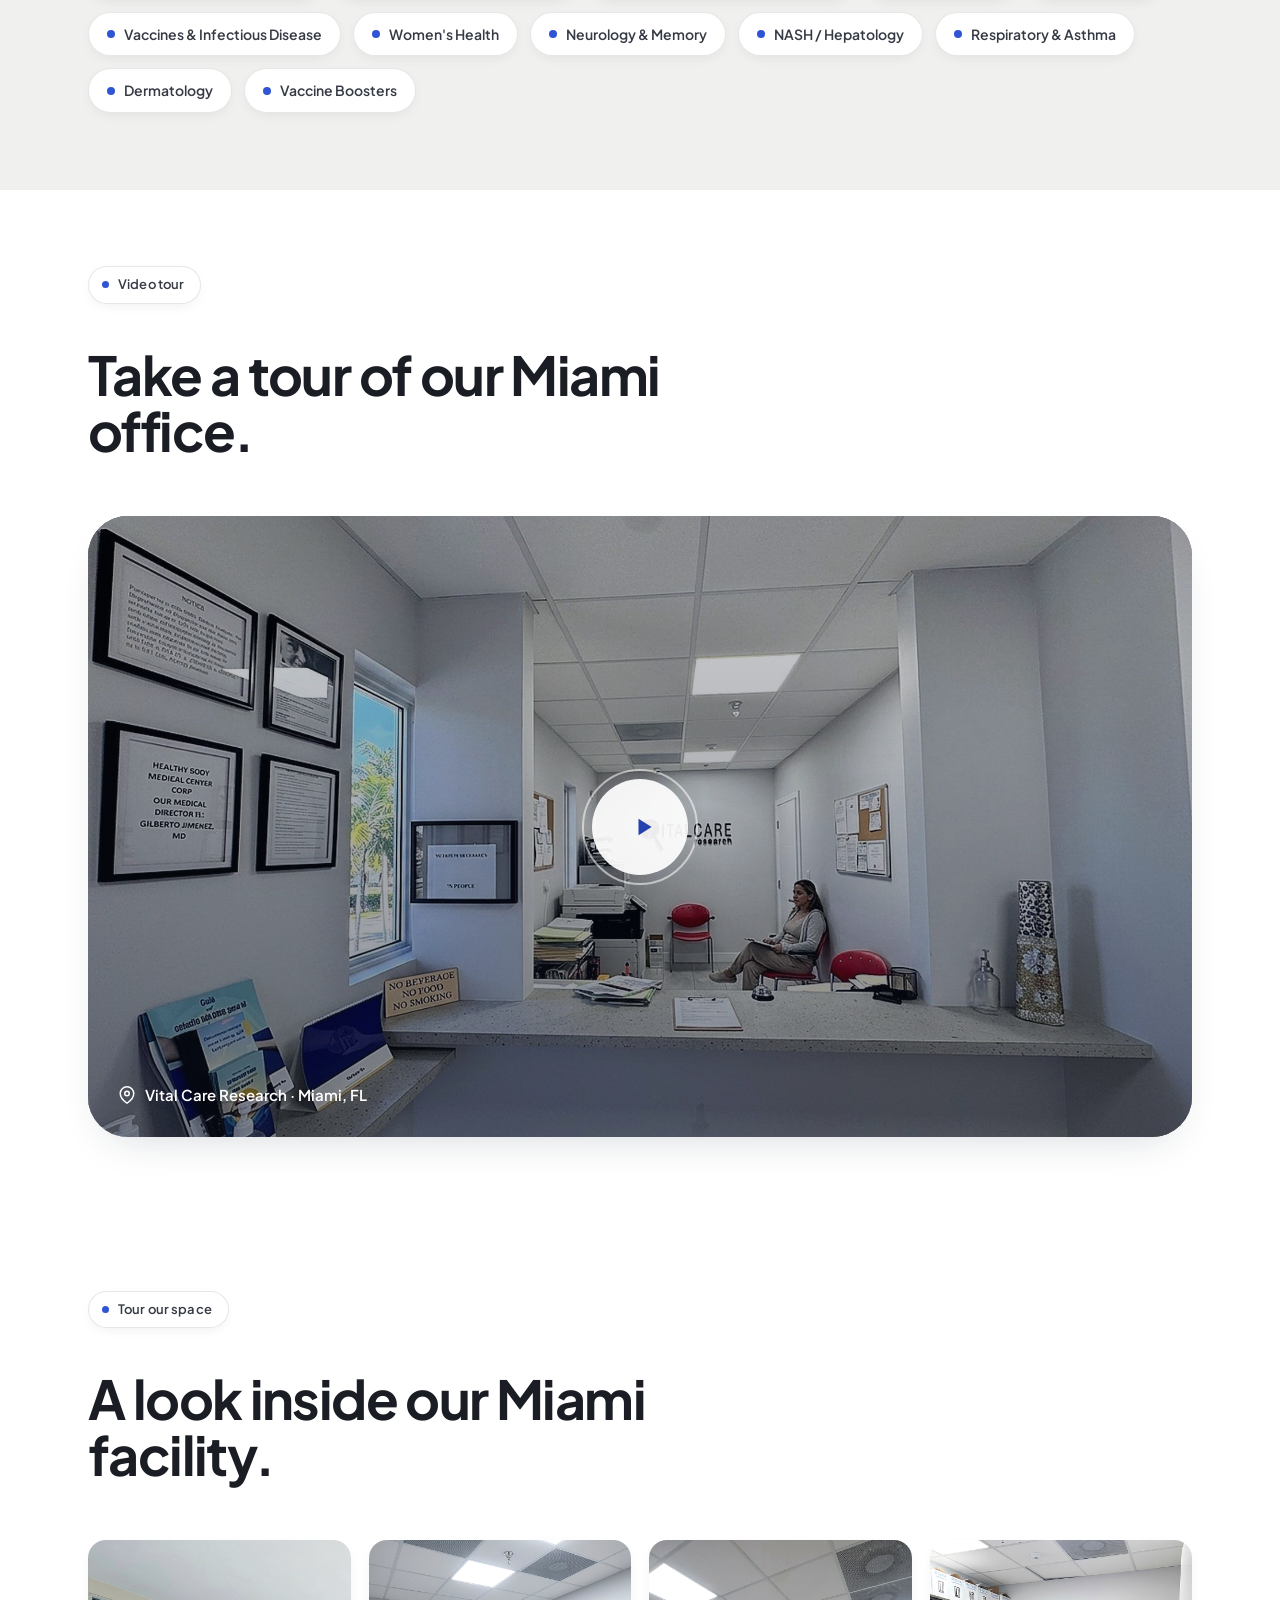
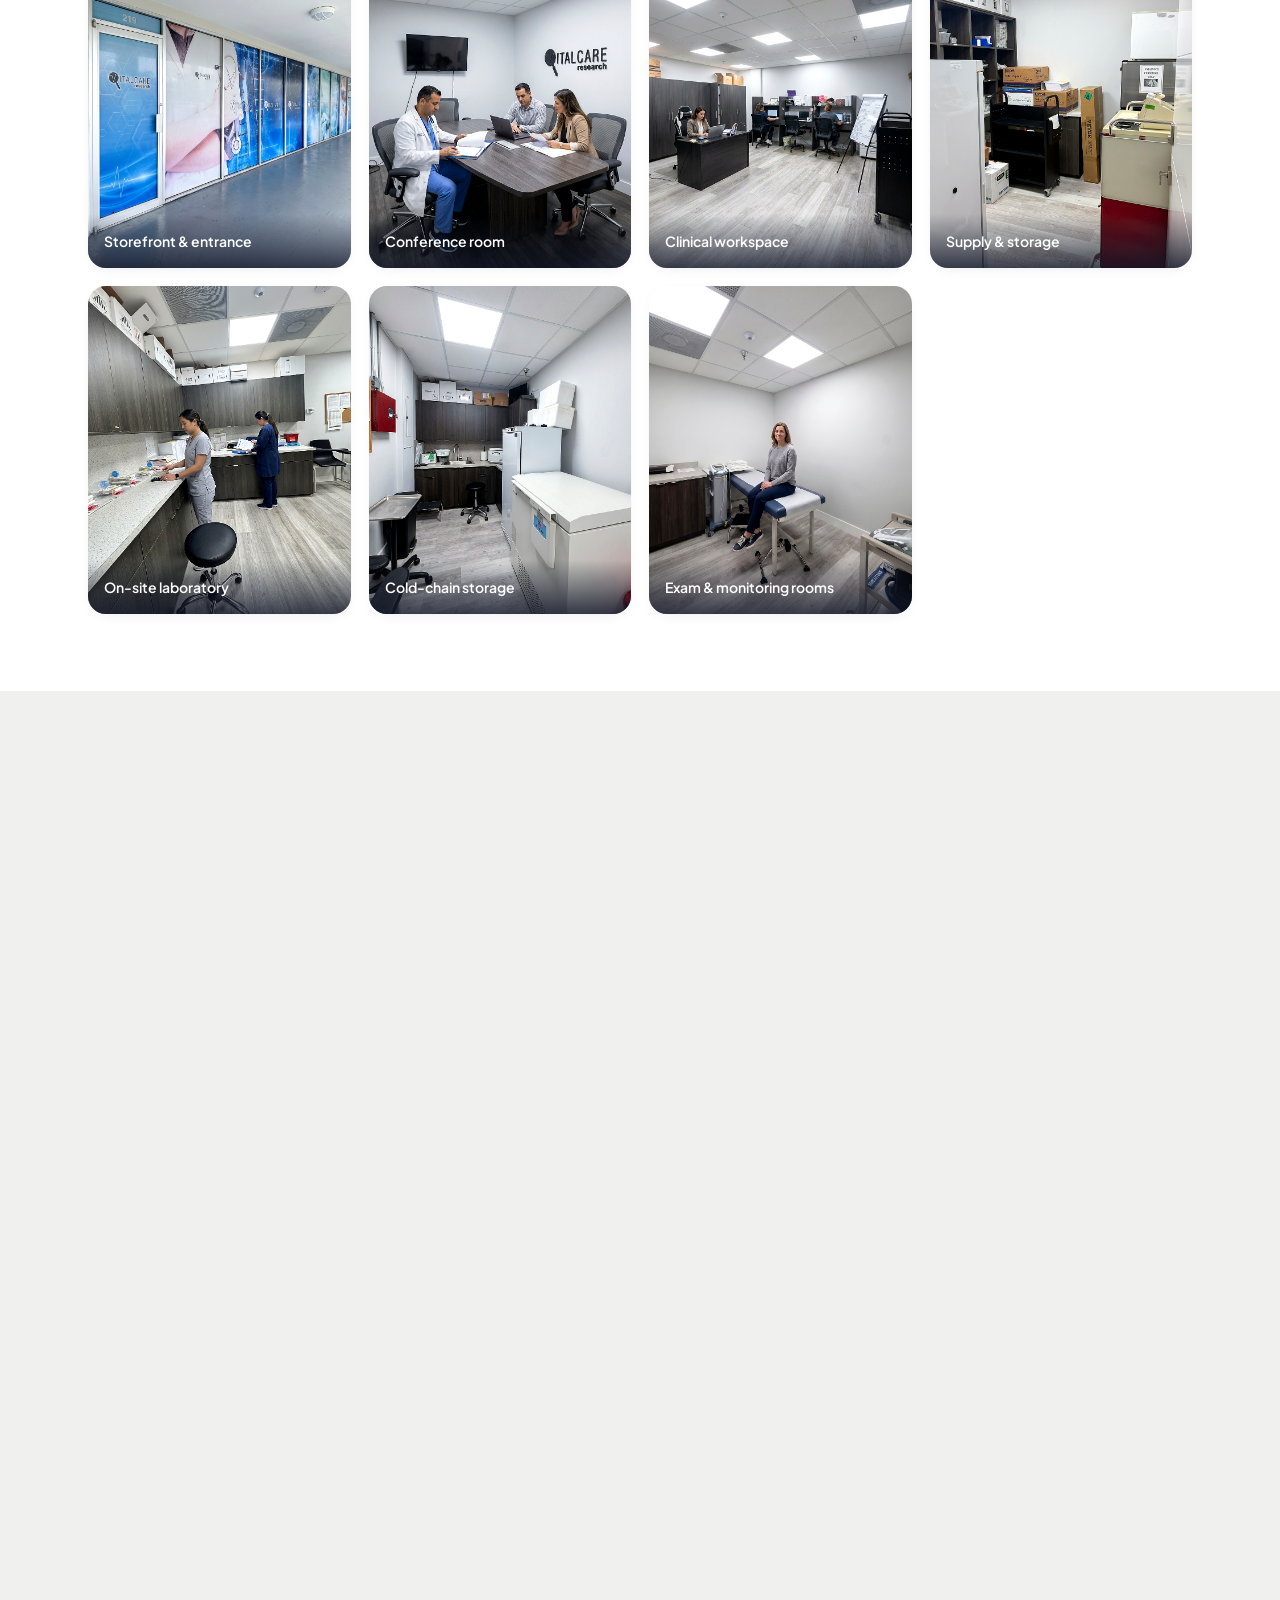
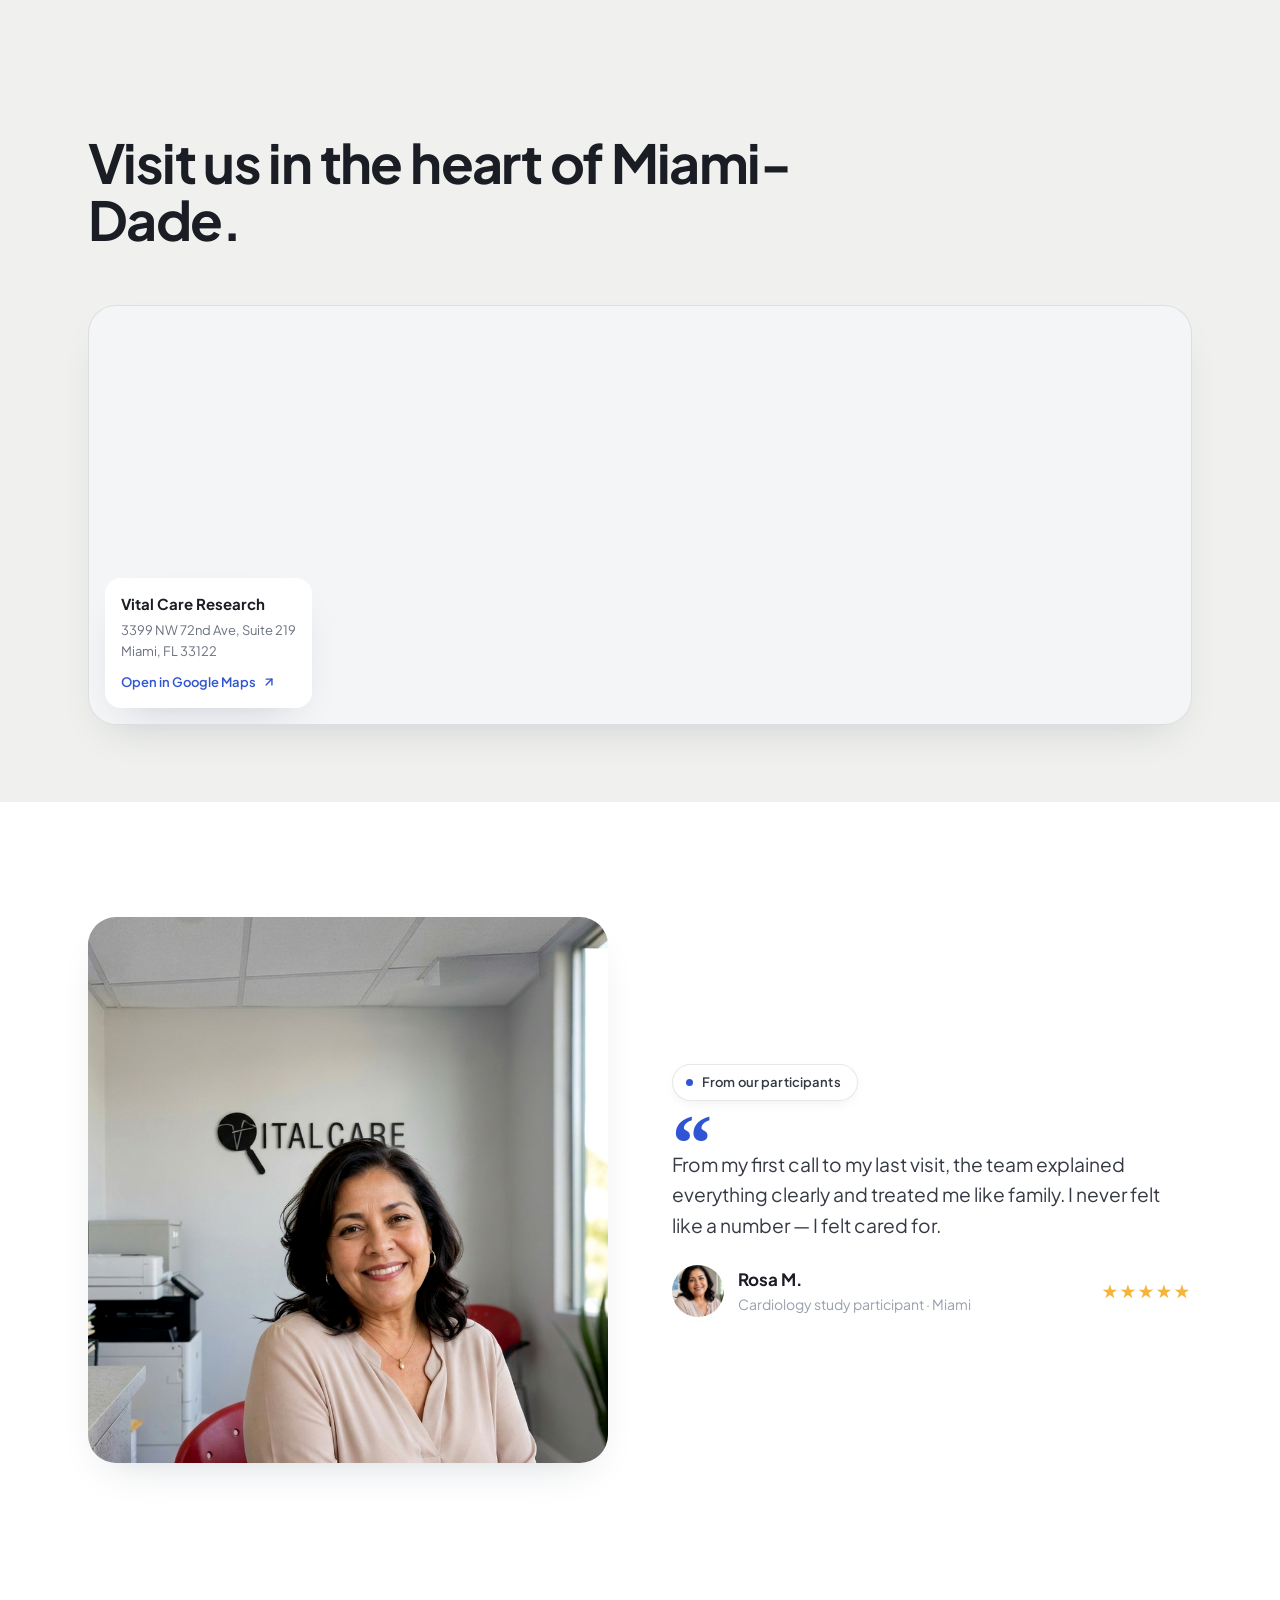
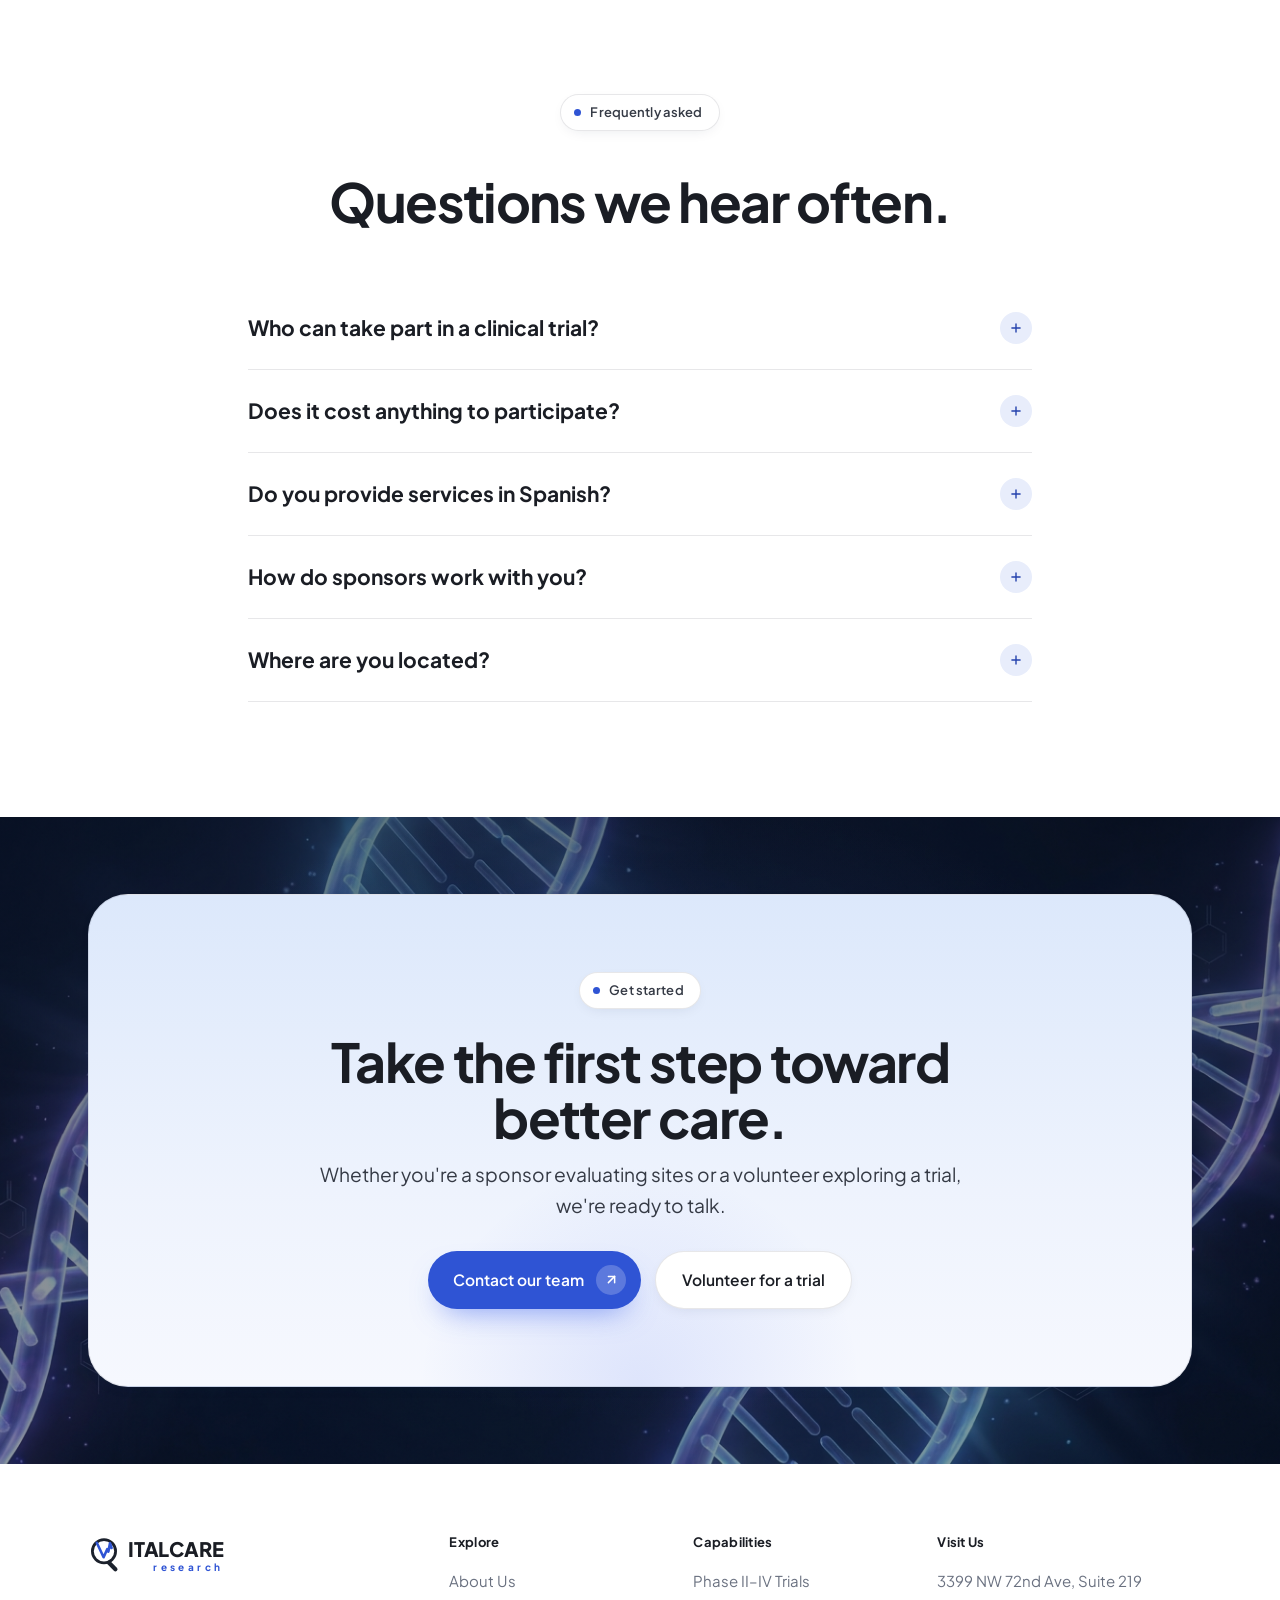
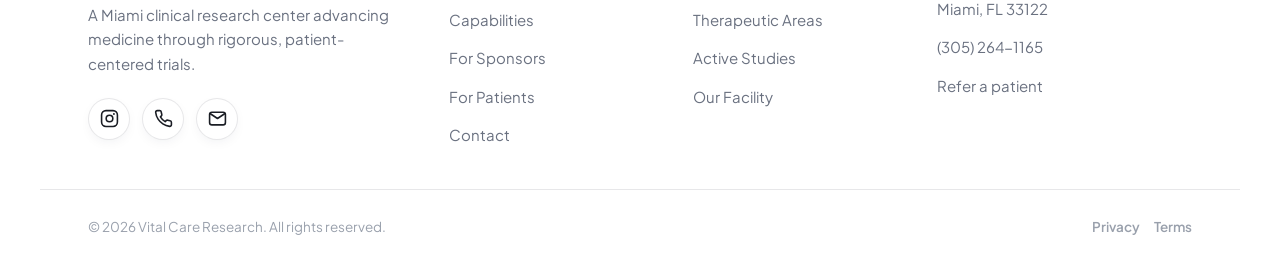
==== commit 31cc76b0: "Update Rosa M. testimonial and office tour lobby poster. Add a composite participant photo in the re" ====
--- a/index.html
+++ b/index.html
@@ -291,9 +291,9 @@
       <h2 class="title" style="margin-top:22px;"><span data-es="Recorra nuestra oficina en Miami.">Take a tour of our Miami office.</span></h2>
     </div>
     <div class="tour reveal" id="officeTour">
-      <img class="poster" src="img/office-tour-poster.jpg?v=24" alt="Office tour preview">
+      <img class="poster" src="img/office-tour-poster.jpg?v=25" alt="Office tour preview">
       <div class="scrim"></div>
-      <video id="officeTourVid" playsinline preload="none" poster="img/office-tour-poster.jpg?v=24">
+      <video id="officeTourVid" playsinline preload="none" poster="img/office-tour-poster.jpg?v=25">
         <source src="video/vitalcare_office_video.mp4" type="video/mp4">
       </video>
       <button class="playbtn" id="officeTourBtn" aria-label="Play office tour">
@@ -366,16 +366,16 @@
 <section class="section" style="background:var(--surface);" data-screen-label="Testimonial">
   <div class="wrap split">
     <div class="reveal">
-      <img class="photo" src="img/patientM.png?v=23" alt="Study participant in a Vital Care Research exam room" style="width:100%; aspect-ratio:4/4.2; border-radius:28px;">
+      <img class="photo" src="img/patientW-review.png?v=28" alt="Study participant at Vital Care Research in Miami" style="width:100%; aspect-ratio:4/4.2; border-radius:28px;">
     </div>
     <div class="reveal" data-d="1">
       <span class="eyebrow"><span data-es="De nuestros participantes">From our participants</span></span>
       <div class="quote-mark" style="margin-top:18px">“</div>
-      <p class="lead" style="margin-top:-18px"><span data-es="Desde la selección hasta mi última visita, el equipo me guió en cada paso con paciencia y claridad. Siempre supe qué esperar y me sentí respetado en todo momento.">From screening through my last visit, the team walked me through every step with patience and clarity. I always knew what to expect and felt respected the whole way.</span></p>
+      <p class="lead" style="margin-top:-18px"><span data-es="Desde mi primera llamada hasta mi última visita, el equipo me explicó todo con claridad y me trató como de la familia. Nunca me sentí como un número: me sentí cuidada.">From my first call to my last visit, the team explained everything clearly and treated me like family. I never felt like a number — I felt cared for.</span></p>
       <div style="margin-top:24px; display:flex; align-items:center; gap:14px;">
-        <img class="photo" src="img/patientM.png?v=23" alt="Carlos R." style="width:52px; height:52px; border-radius:50%;">
+        <img class="photo" src="img/patientW.png?v=28" alt="Rosa M." style="width:52px; height:52px; border-radius:50%;">
         <div>
-          <div class="tm-name">Carlos R.</div>
+          <div class="tm-name">Rosa M.</div>
           <div class="tm-role"><span data-es="Participante de estudio de cardiología · Miami">Cardiology study participant · Miami</span></div>
         </div>
         <div style="margin-left:auto; color:#f5b53d; font-size:18px; letter-spacing:2px;">★★★★★</div>
